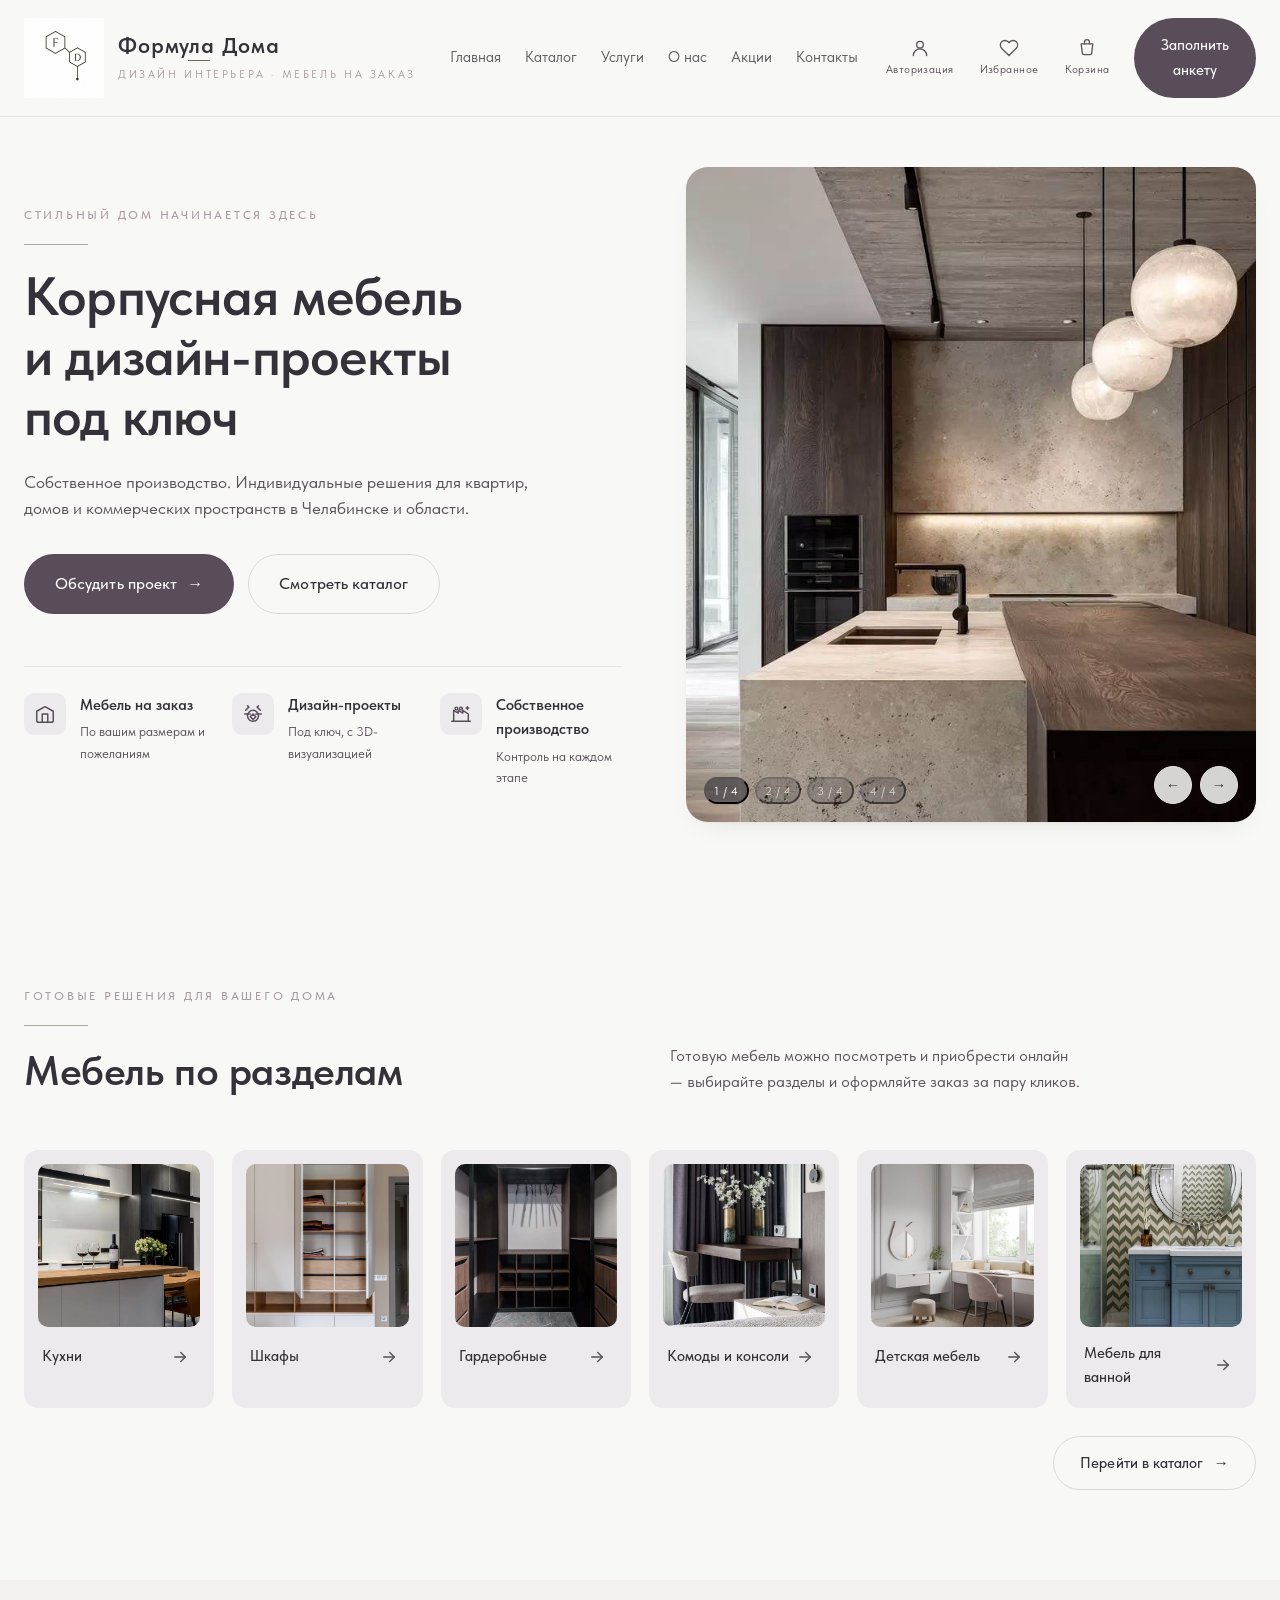
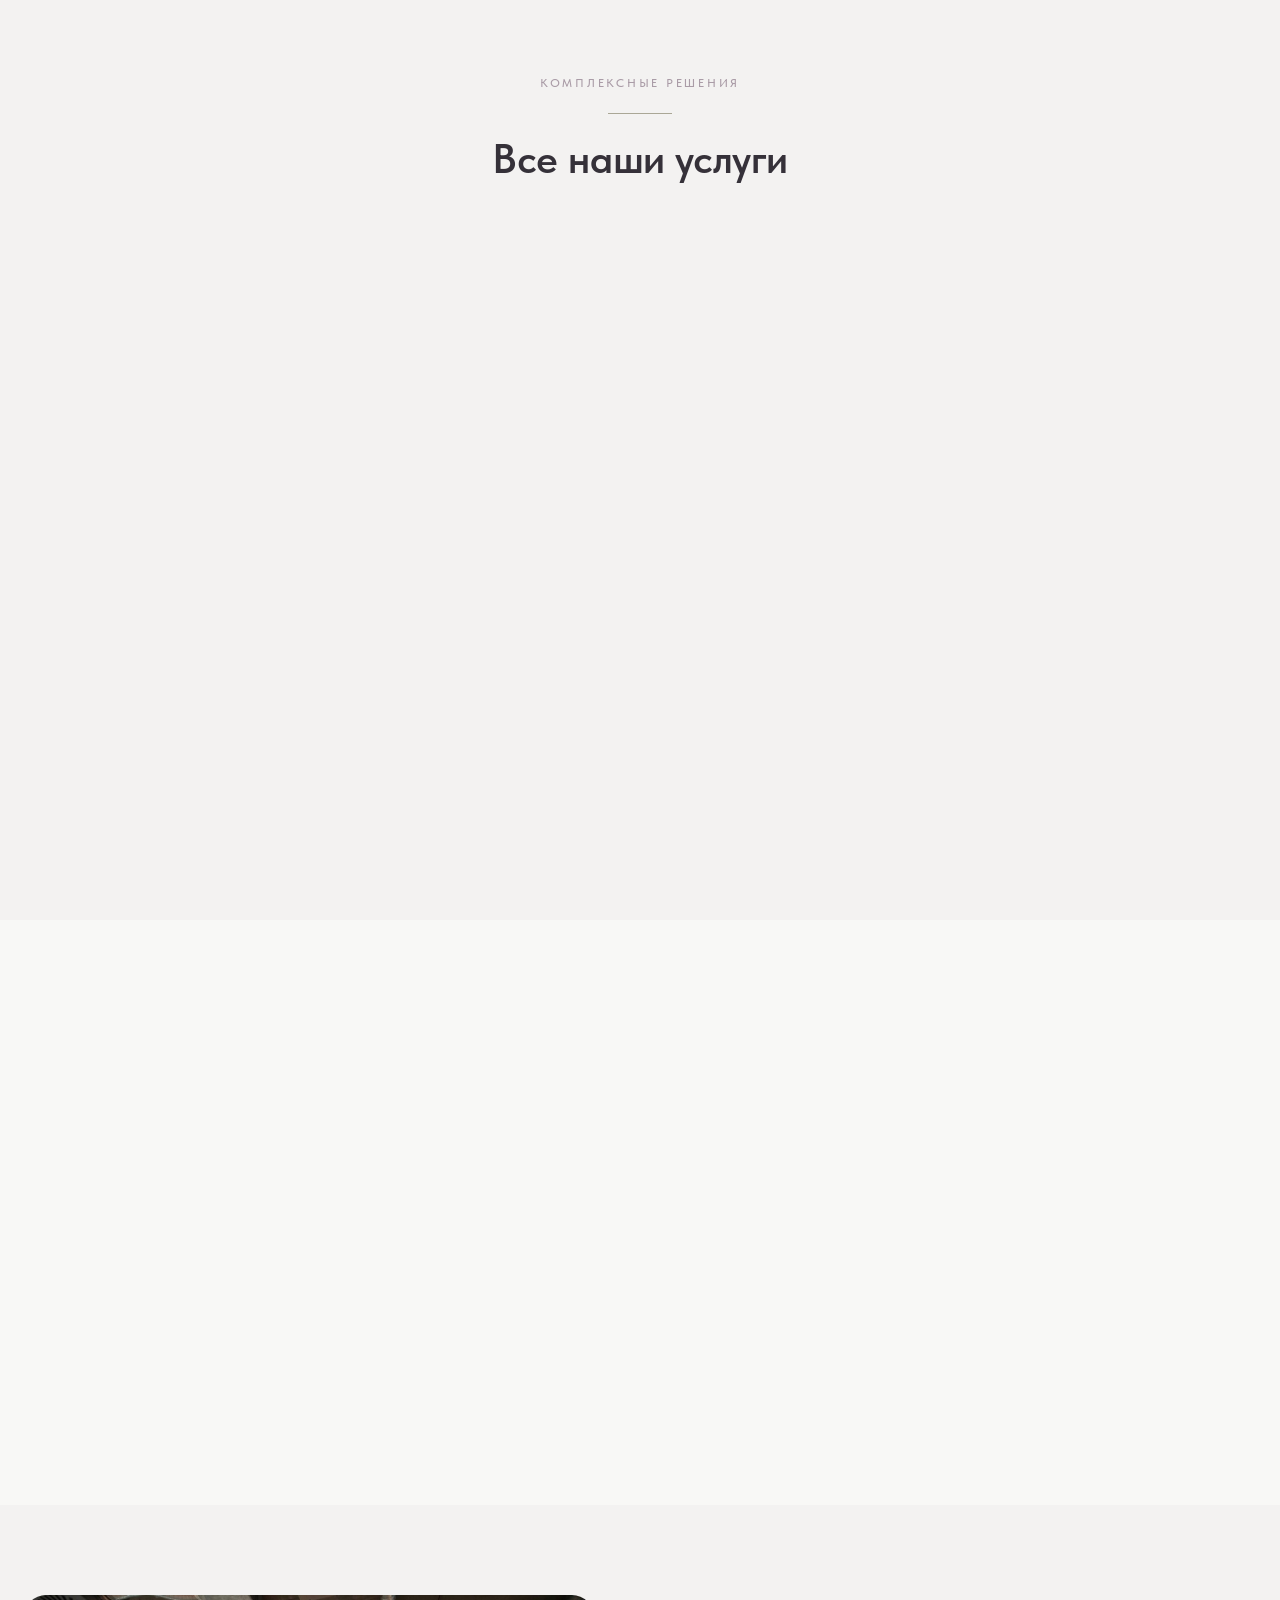
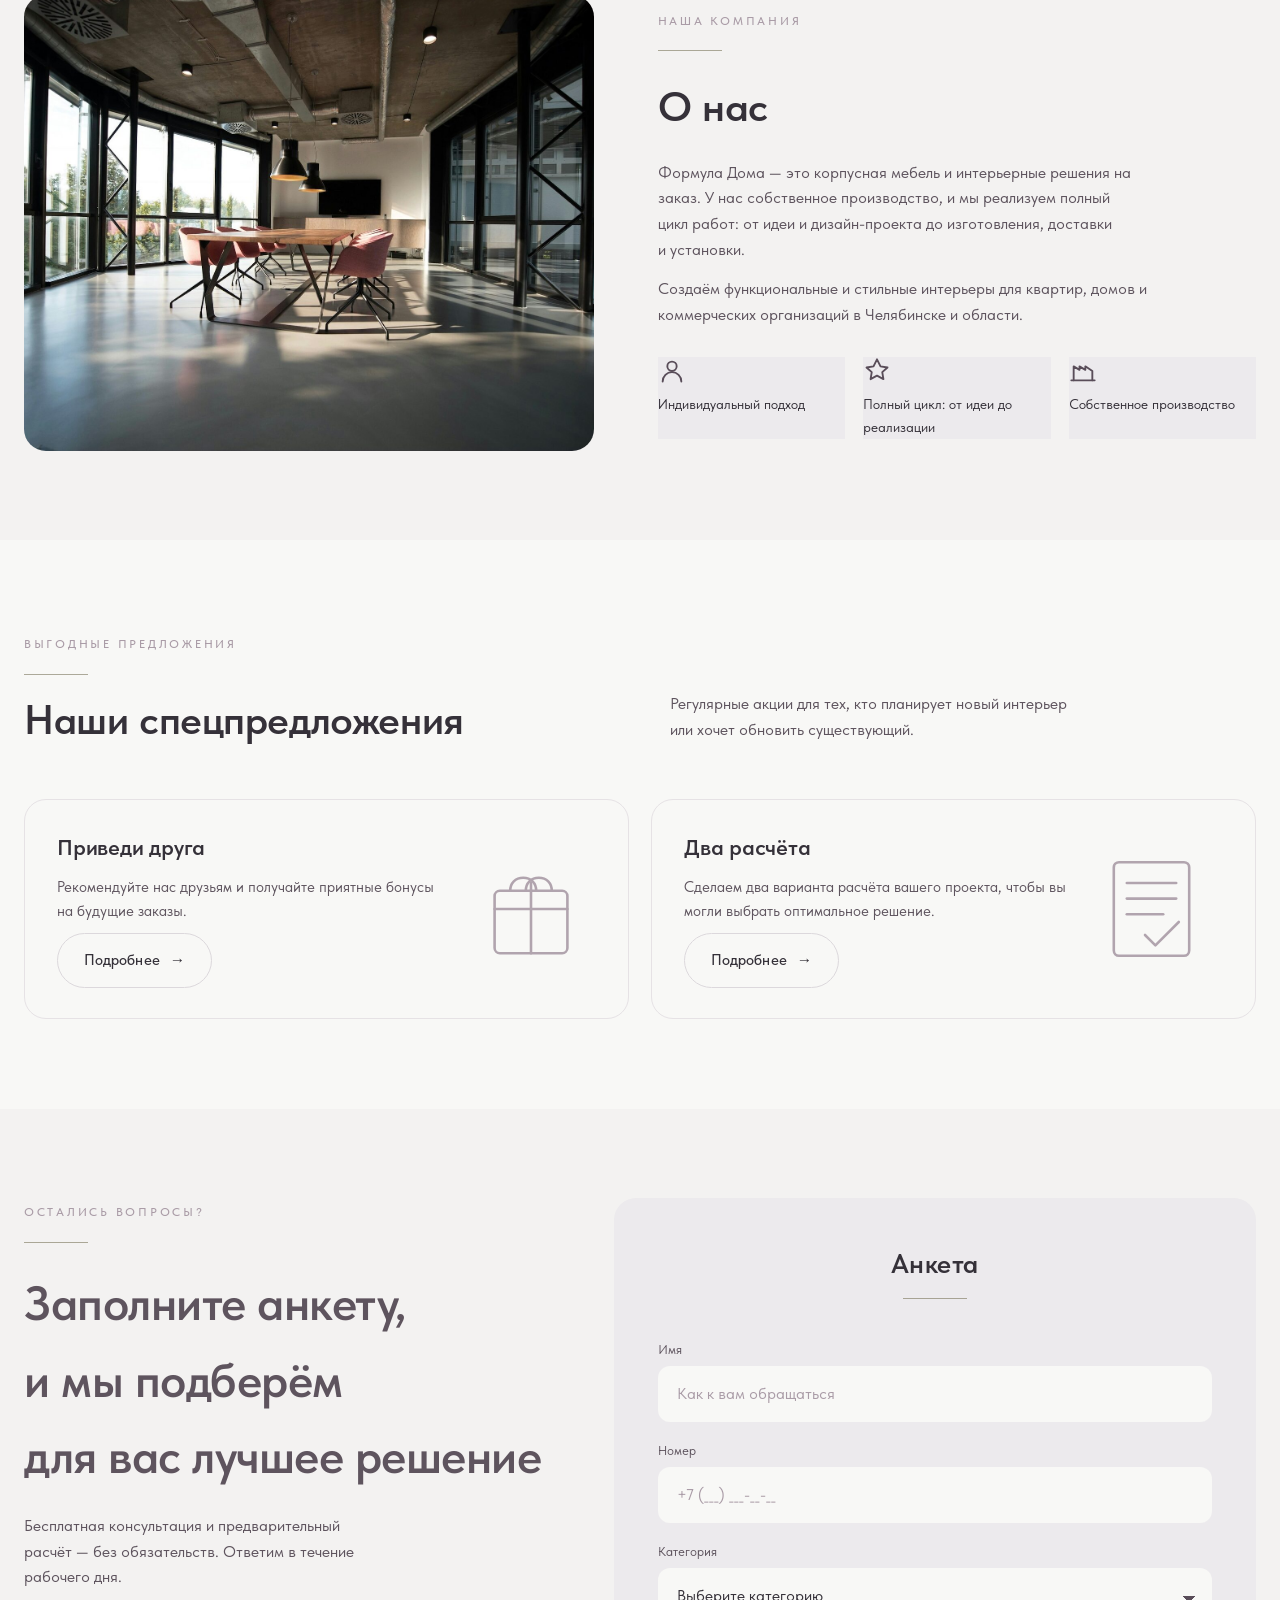
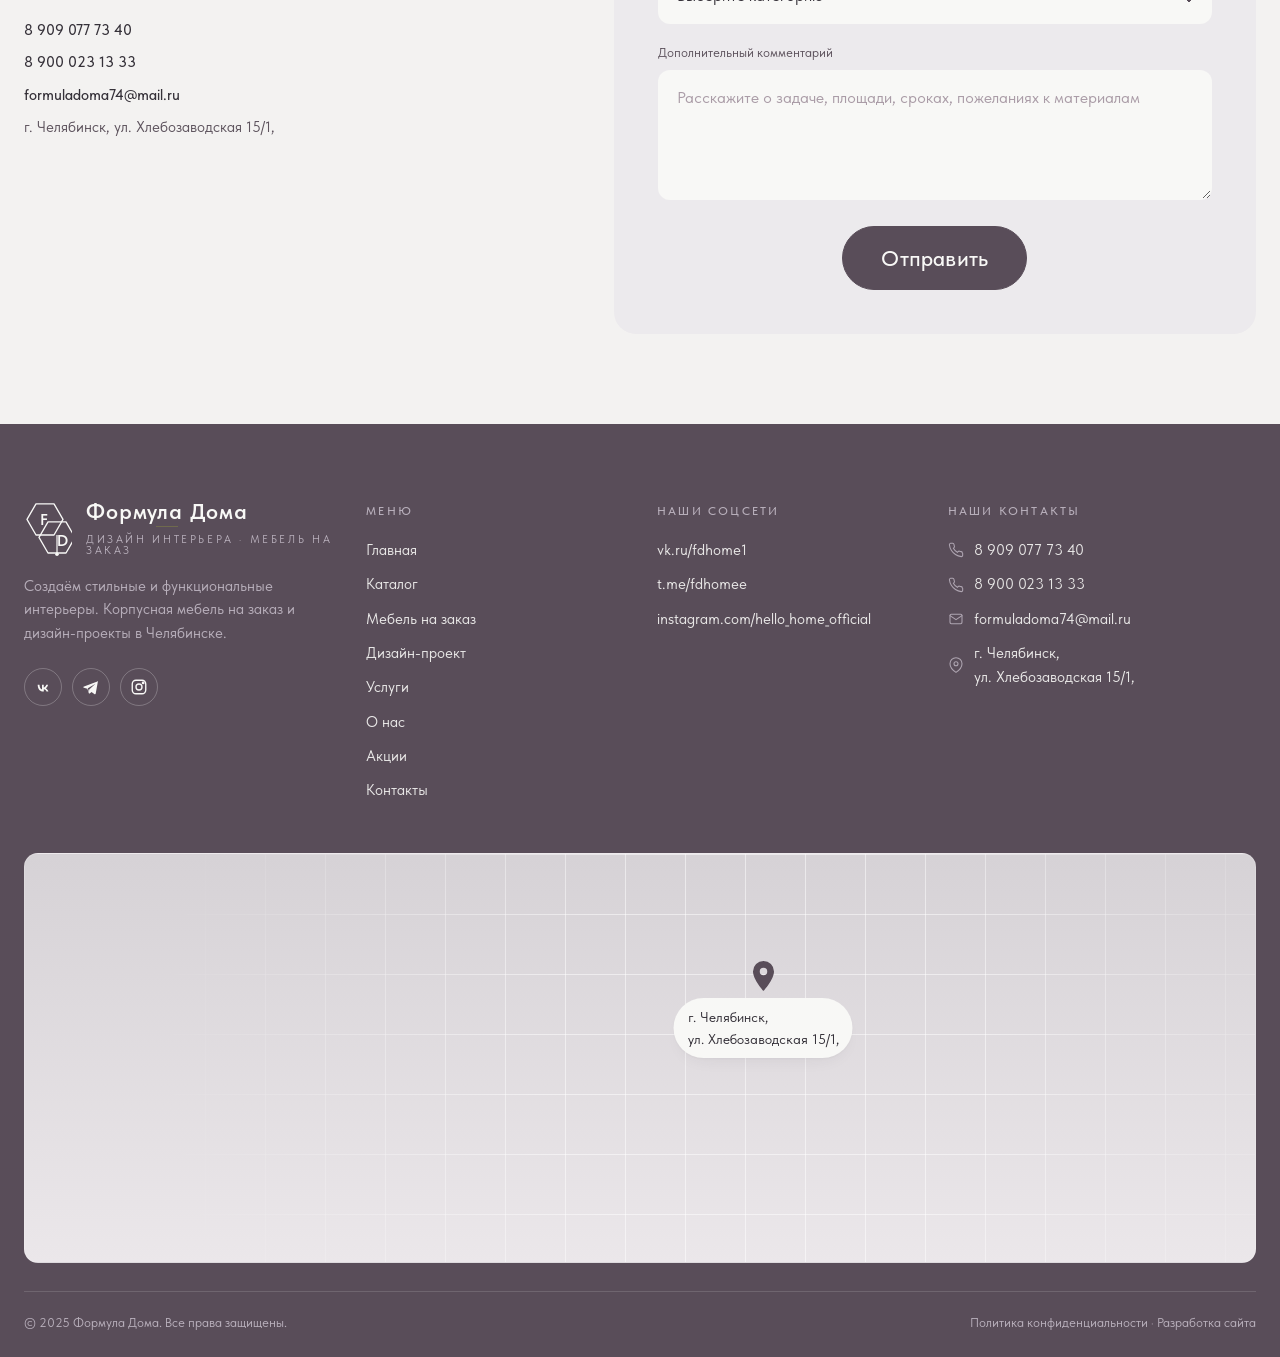
==== index.html @ 4c66b91c "Демо-версия сайта Формула Дома" ====
<!DOCTYPE html>
<html lang="ru">
<head>
<meta charset="utf-8">
<meta name="viewport" content="width=device-width, initial-scale=1.0">
<title>Формула Дома — корпусная мебель и дизайн-проекты под ключ в Челябинске</title>
<meta name="description" content="Корпусная мебель на заказ и дизайн-проекты под ключ. Собственное производство, доставка и монтаж в Челябинске и области.">
<meta property="og:type" content="website">
<meta property="og:title" content="Формула Дома — мебель на заказ и дизайн интерьера">
<meta property="og:description" content="Корпусная мебель на заказ и дизайн-проекты под ключ в Челябинске и области.">
<meta property="og:image" content="assets/img/img13.jpg">
<meta name="format-detection" content="telephone=no">
<link rel="icon" type="image/png" href="assets/img/favicon.png">
<link rel="preload" href="assets/fonts/TildaSans-VF.woff2" as="font" type="font/woff2" crossorigin>
<link rel="stylesheet" href="assets/css/site.css?v=1">
<meta name="robots" content="noindex, nofollow">
<script>window.__DEMO__=true;</script>
</head>
<body>
<section id="vb-f7k-root" class="vb-f7k" aria-labelledby="vb-f7k-hero-title">
 <!-- ================= HEADER ================= --> <header class="vb-f7k-header" id="vb-f7k-header"> <div class="vb-f7k-shell vb-f7k-header__top"> <a class="vb-f7k-logo" href="#vb-f7k-root" aria-label="Формула Дома — на главную"> <div class="vb-f7k-logo__mark" aria-hidden="true" style="display: inline-block; width: 80px; height: 92px; background-image: url(&quot;/assets/img/logo.png&quot;); background-repeat: no-repeat; background-position: center center; background-size: contain;"></div> <span class="vb-f7k-logo__text"> <span class="vb-f7k-logo__name"><em>Формула Дома</em></span> <span class="vb-f7k-logo__sub">Дизайн интерьера · Мебель на заказ</span> </span> </a> <nav class="vb-f7k-nav" aria-label="Основная навигация"> <a href="#vb-f7k-hero">Главная</a> <a href="#vb-f7k-cats">Каталог</a> <a href="#vb-f7k-advantages">Услуги</a> <a href="#vb-f7k-about">О нас</a> <a href="#vb-f7k-offers">Акции</a> <a href="#vb-f7k-contacts">Контакты</a> <a href="#auth" class="vb-f7k-nav__auth" data-auth-open>Личный кабинет</a> </nav> <div class="vb-f7k-header__right"> <div class="vb-f7k-header__icons" aria-label="Личный кабинет"> <a class="vb-f7k-iconbtn" href="#auth" id="vb-f7k-auth-btn" data-auth-open aria-label="Авторизация"> <svg viewBox="0 0 24 24" fill="none" stroke="currentColor" stroke-width="1.6" stroke-linecap="round" stroke-linejoin="round" aria-hidden="true"><circle cx="12" cy="8" r="4"></circle><path d="M4 21c0-4.4 3.6-8 8-8s8 3.6 8 8"></path></svg> <span id="vb-f7k-auth-label">Авторизация</span> </a> <a class="vb-f7k-iconbtn" href="#vb-f7k-cats" aria-label="Избранное"> <svg viewBox="0 0 24 24" fill="none" stroke="currentColor" stroke-width="1.6" stroke-linecap="round" stroke-linejoin="round" aria-hidden="true"><path d="M20.8 4.6a5.5 5.5 0 0 0-7.8 0L12 5.6l-1-1a5.5 5.5 0 1 0-7.8 7.8l1 1L12 21l7.8-7.8 1-1a5.5 5.5 0 0 0 0-7.6z"></path></svg> <span>Избранное</span> </a> <a class="vb-f7k-iconbtn" href="#vb-f7k-anketa" aria-label="Корзина"> <svg viewBox="0 0 24 24" fill="none" stroke="currentColor" stroke-width="1.6" stroke-linecap="round" stroke-linejoin="round" aria-hidden="true"><path d="M5 7h14l-1.4 11.2a2 2 0 0 1-2 1.8H8.4a2 2 0 0 1-2-1.8L5 7z"></path><path d="M9 7V5a3 3 0 0 1 6 0v2"></path></svg> <span>Корзина</span> </a> </div> <a class="vb-f7k-btn vb-f7k-btn--primary" href="#vb-f7k-anketa"> <span class="t-btnflex__text">Заполнить анкету</span> </a> <button class="vb-f7k-burger" type="button" id="vb-f7k-burger" aria-label="Открыть меню" aria-expanded="false"> <span class="vb-f7k-burger__lines" aria-hidden="true"><i></i><i></i><i></i></span> </button> </div> </div> </header> <!-- ================= HERO ================= --> <section class="vb-f7k-hero" id="vb-f7k-hero" aria-labelledby="vb-f7k-hero-title"> <div class="vb-f7k-shell"> <div class="vb-f7k-hero__grid"> <div class="vb-f7k-hero__copy"> <span class="vb-f7k-eyebrow">Стильный дом начинается здесь</span> <span class="vb-f7k-rule"></span> <h1 class="vb-f7k-hero__title" id="vb-f7k-hero-title">Корпусная мебель<br>и дизайн-проекты<br>под ключ</h1> <p class="vb-f7k-hero__lead">Собственное производство. Индивидуальные решения для квартир, домов и коммерческих пространств в Челябинске и области.</p> <div class="vb-f7k-hero__actions"> <a class="vb-f7k-btn vb-f7k-btn--primary vb-f7k-btn--lg" href="#vb-f7k-anketa"> <span class="t-btnflex__text">Обсудить проект</span> <span class="vb-f7k-btn__arrow" aria-hidden="true">→</span> </a> <a class="vb-f7k-btn vb-f7k-btn--ghost vb-f7k-btn--lg" href="#vb-f7k-cats"> <span class="t-btnflex__text">Смотреть каталог</span> </a> </div> <div class="vb-f7k-hero__perks" data-reveal=""> <div class="vb-f7k-perk"> <span class="vb-f7k-perk__icon" aria-hidden="true"> <svg viewBox="0 0 24 24" fill="none" stroke="currentColor" stroke-width="1.6" stroke-linecap="round" stroke-linejoin="round"><path d="M3 9l9-5 9 5v10a2 2 0 0 1-2 2H5a2 2 0 0 1-2-2V9z"></path><path d="M9 21V12h6v9"></path></svg> </span> <div> <div class="vb-f7k-perk__title">Мебель на заказ</div> <div class="vb-f7k-perk__text">По вашим размерам и пожеланиям</div> </div> </div> <div class="vb-f7k-perk"> <span class="vb-f7k-perk__icon" aria-hidden="true"> <svg viewBox="0 0 24 24" fill="none" stroke="currentColor" stroke-width="1.6" stroke-linecap="round" stroke-linejoin="round"><path d="M6 3l1.5 1.5L4 8"></path><path d="M3 12h6"></path><path d="M18 3l-1.5 1.5L20 8"></path><path d="M21 12h-6"></path><circle cx="12" cy="14" r="6"></circle><path d="M12 18l-3-3 3-3 3 3z"></path></svg> </span> <div> <div class="vb-f7k-perk__title">Дизайн-проекты</div> <div class="vb-f7k-perk__text">Под ключ, с 3D-визуализацией</div> </div> </div> <div class="vb-f7k-perk"> <span class="vb-f7k-perk__icon" aria-hidden="true"> <svg viewBox="0 0 24 24" fill="none" stroke="currentColor" stroke-width="1.6" stroke-linecap="round" stroke-linejoin="round"><path d="M2 20h20"></path><path d="M4 20V8l5 3V8l5 3V8l6 4v8"></path><circle cx="7" cy="6" r="1.5"></circle><circle cx="12" cy="6" r="1.5"></circle><path d="M19 4v3"></path><path d="M17.5 5.5h3"></path></svg> </span> <div> <div class="vb-f7k-perk__title">Собственное производство</div> <div class="vb-f7k-perk__text">Контроль на каждом этапе</div> </div> </div> </div> </div> <div class="vb-f7k-hero__media"> <div class="vb-f7k-hero__slides" id="vb-f7k-slides" aria-hidden="true"> <div class="vb-f7k-hero__slide is-active"><img src="assets/img/img13.jpg" alt="Тёмная кухня с мраморным островом"></div> <div class="vb-f7k-hero__slide"><img src="assets/img/img05.jpg" alt="Врезной блок розеток в деревянной столешнице"></div> <div class="vb-f7k-hero__slide"><img src="assets/img/img09.jpg" alt="Ванная комната в пыльно-розовых тонах с мраморной консолью"></div> <div class="vb-f7k-hero__slide"><img alt="Спальня с красной люстрой и текстильным оформлением" src="assets/img/img07.jpg"></div> </div> <div class="vb-f7k-hero__dots" id="vb-f7k-dots" role="tablist" aria-label="Слайды"> <button class="vb-f7k-hero__dot is-active" type="button" data-slide="0" aria-label="Слайд 1">1 / 4</button> <button class="vb-f7k-hero__dot" type="button" data-slide="1" aria-label="Слайд 2">2 / 4</button> <button class="vb-f7k-hero__dot" type="button" data-slide="2" aria-label="Слайд 3">3 / 4</button> <button class="vb-f7k-hero__dot" type="button" data-slide="3" aria-label="Слайд 4">4 / 4</button> </div> <div class="vb-f7k-hero__nav" aria-label="Навигация по слайдам"> <button type="button" id="vb-f7k-prev" aria-label="Предыдущий">←</button> <button type="button" id="vb-f7k-next" aria-label="Следующий">→</button> </div> </div> </div> </div> </section> <!-- ================= CATEGORIES ================= --> <section class="vb-f7k-section" id="vb-f7k-cats" aria-labelledby="vb-f7k-cats-title"> <div class="vb-f7k-shell"> <div class="vb-f7k-section__head" data-reveal=""> <div> <span class="vb-f7k-eyebrow">Готовые решения для вашего дома</span> <span class="vb-f7k-rule"></span> <h2 class="vb-f7k-section__title" id="vb-f7k-cats-title">Мебель по разделам</h2> </div> <p class="vb-f7k-section__text">Готовую мебель можно посмотреть и приобрести онлайн — выбирайте разделы и оформляйте заказ за пару кликов.</p> </div> <div class="vb-f7k-cats"> <a class="vb-f7k-cat" href="#vb-f7k-anketa" data-reveal=""> <div class="vb-f7k-cat__img"><img src="assets/img/img12.jpg" alt="Кухни" loading="lazy"></div> <div class="vb-f7k-cat__row"> <span class="vb-f7k-cat__name">Кухни</span> <span class="vb-f7k-cat__arrow" aria-hidden="true"><svg viewBox="0 0 24 24" fill="none" stroke="currentColor" stroke-width="1.8" stroke-linecap="round" stroke-linejoin="round"><path d="M5 12h14"></path><path d="M13 6l6 6-6 6"></path></svg></span> </div> </a> <a class="vb-f7k-cat" href="#vb-f7k-anketa" data-reveal=""> <div class="vb-f7k-cat__img"><img src="assets/img/img01.jpg" alt="Шкафы" loading="lazy"></div> <div class="vb-f7k-cat__row"> <span class="vb-f7k-cat__name">Шкафы</span> <span class="vb-f7k-cat__arrow" aria-hidden="true"><svg viewBox="0 0 24 24" fill="none" stroke="currentColor" stroke-width="1.8" stroke-linecap="round" stroke-linejoin="round"><path d="M5 12h14"></path><path d="M13 6l6 6-6 6"></path></svg></span> </div> </a> <a class="vb-f7k-cat" href="#vb-f7k-anketa" data-reveal=""> <div class="vb-f7k-cat__img"><img src="assets/img/img03.jpg" alt="Гардеробные" loading="lazy"></div> <div class="vb-f7k-cat__row"> <span class="vb-f7k-cat__name">Гардеробные</span> <span class="vb-f7k-cat__arrow" aria-hidden="true"><svg viewBox="0 0 24 24" fill="none" stroke="currentColor" stroke-width="1.8" stroke-linecap="round" stroke-linejoin="round"><path d="M5 12h14"></path><path d="M13 6l6 6-6 6"></path></svg></span> </div> </a> <a class="vb-f7k-cat" href="#vb-f7k-anketa" data-reveal=""> <div class="vb-f7k-cat__img"><img src="assets/img/img08.jpg" alt="Комоды и консоли" loading="lazy"></div> <div class="vb-f7k-cat__row"> <span class="vb-f7k-cat__name">Комоды и консоли</span> <span class="vb-f7k-cat__arrow" aria-hidden="true"><svg viewBox="0 0 24 24" fill="none" stroke="currentColor" stroke-width="1.8" stroke-linecap="round" stroke-linejoin="round"><path d="M5 12h14"></path><path d="M13 6l6 6-6 6"></path></svg></span> </div> </a> <a class="vb-f7k-cat" href="#vb-f7k-anketa" data-reveal=""> <div class="vb-f7k-cat__img"><img src="assets/img/img11.jpg" alt="Детская мебель" loading="lazy"></div> <div class="vb-f7k-cat__row"> <span class="vb-f7k-cat__name">Детская мебель</span> <span class="vb-f7k-cat__arrow" aria-hidden="true"><svg viewBox="0 0 24 24" fill="none" stroke="currentColor" stroke-width="1.8" stroke-linecap="round" stroke-linejoin="round"><path d="M5 12h14"></path><path d="M13 6l6 6-6 6"></path></svg></span> </div> </a> <a class="vb-f7k-cat" href="#vb-f7k-anketa" data-reveal=""> <div class="vb-f7k-cat__img"><img src="assets/img/img14.jpg" alt="Мебель для ванной" loading="lazy"></div> <div class="vb-f7k-cat__row"> <span class="vb-f7k-cat__name">Мебель для ванной</span> <span class="vb-f7k-cat__arrow" aria-hidden="true"><svg viewBox="0 0 24 24" fill="none" stroke="currentColor" stroke-width="1.8" stroke-linecap="round" stroke-linejoin="round"><path d="M5 12h14"></path><path d="M13 6l6 6-6 6"></path></svg></span> </div> </a> </div> <div style="text-align:right; margin-top: 28px;"> <a class="vb-f7k-btn vb-f7k-btn--ghost" href="#vb-f7k-anketa"> <span class="t-btnflex__text">Перейти в каталог</span> <span class="vb-f7k-btn__arrow" aria-hidden="true">→</span> </a> </div> </div> </section> <!-- ================= SERVICES (big) ================= --> <section class="vb-f7k-section vb-f7k-section--alt" id="vb-f7k-services" aria-labelledby="vb-f7k-services-title"> <div class="vb-f7k-shell"> <div class="vb-f7k-section__head vb-f7k-section__head--center" data-reveal=""> <div> <span class="vb-f7k-eyebrow">Комплексные решения</span> <span class="vb-f7k-rule vb-f7k-rule--center"></span> <h2 class="vb-f7k-section__title" id="vb-f7k-services-title" style="max-width:none;">Все наши услуги</h2> </div> </div> <div class="vb-f7k-services"> <article class="vb-f7k-svc" data-reveal=""> <div class="vb-f7k-svc__img"><img src="assets/img/img02.jpg" alt="Мебель на заказ в современном интерьере" loading="lazy"></div> <div class="vb-f7k-svc__body"> <h3 class="vb-f7k-svc__title">Мебель на заказ</h3> <p class="vb-f7k-svc__text">Изготовим мебель по вашим размерам и пожеланиям. Подбор материала, производство, доставка и профессиональный монтаж.</p> <a class="vb-f7k-btn vb-f7k-btn--primary vb-f7k-svc__more" href="#vb-f7k-anketa"> <span class="t-btnflex__text">Заказать расчёт</span> <span class="vb-f7k-btn__arrow" aria-hidden="true">→</span> </a> </div> </article> <article class="vb-f7k-svc" data-reveal=""> <div class="vb-f7k-svc__img"><img alt="Дизайнер за работой над проектом" loading="lazy" src="assets/img/img06.jpg"></div> <div class="vb-f7k-svc__body"> <h3 class="vb-f7k-svc__title">Дизайн-проект</h3> <p class="vb-f7k-svc__text">Продуманное планирование, фотореалистичная визуализация, подбор мебели и материалов. Полная реализация проекта под ключ.</p> <a class="vb-f7k-btn vb-f7k-btn--primary vb-f7k-svc__more" href="#vb-f7k-anketa"> <span class="t-btnflex__text">Заказать расчёт</span> <span class="vb-f7k-btn__arrow" aria-hidden="true">→</span> </a> </div> </article> </div> </div> </section> <!-- ================= ADVANTAGES ================= --> <section class="vb-f7k-section" id="vb-f7k-advantages" aria-labelledby="vb-f7k-advantages-title"> <div class="vb-f7k-shell"> <div class="vb-f7k-section__head" data-reveal=""> <div> <span class="vb-f7k-eyebrow">Почему выбирают нас</span> <span class="vb-f7k-rule"></span> <h2 class="vb-f7k-section__title" id="vb-f7k-advantages-title">Наши преимущества</h2> </div> <p class="vb-f7k-section__text">Создаём стильные и функциональные интерьеры с фиксированной сметой и прозрачными сроками — от первого замера до сдачи объекта.</p> </div> <div class="vb-f7k-advantages"> <div class="vb-f7k-adv" data-reveal=""> <span class="vb-f7k-adv__icon" aria-hidden="true"><svg viewBox="0 0 24 24" fill="none" stroke="currentColor" stroke-width="1.5" stroke-linecap="round" stroke-linejoin="round"><circle cx="12" cy="12" r="9"/><circle cx="12" cy="12" r="6.6" stroke-width="1"/><text x="12" y="13.9" text-anchor="middle" font-size="5.2" font-weight="700" fill="currentColor" stroke="none" font-family="Arial,sans-serif">100%</text></svg></span> <h3 class="vb-f7k-adv__title">Гарантия</h3> <p class="vb-f7k-adv__text">Даём гарантию на мебель и работы: качество, подтверждённое договором.</p> </div> <div class="vb-f7k-adv" data-reveal=""> <span class="vb-f7k-adv__icon" aria-hidden="true"><svg viewBox="0 0 24 24" fill="none" stroke="currentColor" stroke-width="1.5" stroke-linecap="round" stroke-linejoin="round"><rect x="4" y="5" width="11" height="15" rx="1"/><path d="M7 9h5M7 12h5M7 15h3"/><path d="M18 3v15l1.5 3 1.5-3V3z"/><path d="M18 6h3"/></svg></span> <h3 class="vb-f7k-adv__title">Собственное производство</h3> <p class="vb-f7k-adv__text">Контроль качества на каждом этапе — от раскроя до финальной сборки.</p> </div> <div class="vb-f7k-adv" data-reveal=""> <span class="vb-f7k-adv__icon" aria-hidden="true"><svg viewBox="0 0 24 24" fill="none" stroke="currentColor" stroke-width="1.5" stroke-linecap="round" stroke-linejoin="round"><path d="M2 6h12v10H2z"/><path d="M14 9h4l3 3.5V16h-7"/><circle cx="6" cy="17.5" r="1.8"/><circle cx="17" cy="17.5" r="1.8"/></svg></span> <h3 class="vb-f7k-adv__title">Доставка / сборка / монтаж</h3> <p class="vb-f7k-adv__text">Полный комплекс услуг до готового результата: привезём, установим, уберём за собой.</p> </div> <div class="vb-f7k-adv" data-reveal=""> <span class="vb-f7k-adv__icon" aria-hidden="true"><svg viewBox="0 0 24 24" fill="none" stroke="currentColor" stroke-width="1.5" stroke-linecap="round" stroke-linejoin="round"><ellipse cx="10" cy="6" rx="6" ry="2.5"/><path d="M4 6v4c0 1.4 2.7 2.5 6 2.5s6-1.1 6-2.5V6"/><path d="M4 10v4c0 1.4 2.7 2.5 6 2.5"/><circle cx="16.5" cy="16" r="4.5"/><path d="M16.5 14v4M15 15.2h2.4"/></svg></span> <h3 class="vb-f7k-adv__title">Экономия за счёт полного цикла работ</h3> <p class="vb-f7k-adv__text">Дизайн, производство и монтаж в одной команде — без наценок посредников.</p> </div> </div> </div> </section> <!-- ================= ABOUT ================= --> <section class="vb-f7k-section vb-f7k-section--alt" id="vb-f7k-about" aria-labelledby="vb-f7k-about-title"> <div class="vb-f7k-shell"> <div class="vb-f7k-about"> <div class="vb-f7k-about__media" data-reveal=""> <img src="assets/img/img10.jpg" alt="Современный офис и шоурум Формула Дома"> </div> <div data-reveal=""> <span class="vb-f7k-eyebrow">Наша компания</span> <span class="vb-f7k-rule"></span> <h2 class="vb-f7k-about__title" id="vb-f7k-about-title">О нас</h2> <p class="vb-f7k-about__text">Формула Дома — это корпусная мебель и интерьерные решения на заказ. У нас собственное производство, и мы реализуем полный цикл работ: от идеи и дизайн-проекта до изготовления, доставки и установки.</p> <p class="vb-f7k-about__text" style="margin-top:14px;">Создаём функциональные и стильные интерьеры для квартир, домов и коммерческих организаций в Челябинске и области.</p> <div class="vb-f7k-about__features"> <div class="vb-f7k-about__feature"> <svg viewBox="0 0 24 24" fill="none" stroke="currentColor" stroke-width="1.6" stroke-linecap="round" stroke-linejoin="round" aria-hidden="true"><circle cx="12" cy="8" r="4"></circle><path d="M4 21c0-4.4 3.6-8 8-8s8 3.6 8 8"></path></svg> <span>Индивидуальный подход</span> </div> <div class="vb-f7k-about__feature"> <svg viewBox="0 0 24 24" fill="none" stroke="currentColor" stroke-width="1.6" stroke-linecap="round" stroke-linejoin="round" aria-hidden="true"><path d="M12 2l3 6 6 1-4.5 4 1 6L12 16l-5.5 3 1-6L3 9l6-1z"></path></svg> <span>Полный цикл: от идеи до реализации</span> </div> <div class="vb-f7k-about__feature"> <svg viewBox="0 0 24 24" fill="none" stroke="currentColor" stroke-width="1.6" stroke-linecap="round" stroke-linejoin="round" aria-hidden="true"><path d="M2 20h20"></path><path d="M4 20V8l5 3V8l5 3V8l6 4v8"></path></svg> <span>Собственное производство</span> </div> </div> </div> </div> </div> </section> <!-- ================= SPECIAL OFFERS + ANKETA HEADER ================= --> <section class="vb-f7k-section" id="vb-f7k-offers" aria-labelledby="vb-f7k-offers-title"> <div class="vb-f7k-shell"> <div class="vb-f7k-section__head" data-reveal=""> <div> <span class="vb-f7k-eyebrow">Выгодные предложения</span> <span class="vb-f7k-rule"></span> <h2 class="vb-f7k-section__title" id="vb-f7k-offers-title">Наши спецпредложения</h2> </div> <p class="vb-f7k-section__text">Регулярные акции для тех, кто планирует новый интерьер или хочет обновить существующий.</p> </div> <div class="vb-f7k-offers"> <article class="vb-f7k-offer" data-reveal=""> <div class="vb-f7k-offer__copy"> <h3 class="vb-f7k-offer__title">Приведи друга</h3> <p class="vb-f7k-offer__text">Рекомендуйте нас друзьям и получайте приятные бонусы на будущие заказы.</p> <a class="vb-f7k-btn vb-f7k-btn--ghost vb-f7k-offer__more" href="#vb-f7k-anketa"><span class="t-btnflex__text">Подробнее</span><span class="vb-f7k-btn__arrow" aria-hidden="true">→</span></a> </div> <div class="vb-f7k-offer__deco" aria-hidden="true"> <svg viewBox="0 0 100 100" fill="none" stroke="currentColor" stroke-width="2" stroke-linecap="round" stroke-linejoin="round"> <rect x="22" y="36" width="56" height="48" rx="4"></rect> <path d="M22 50h56"></path> <path d="M50 36v48"></path> <path d="M34 36c0-6 4-10 10-10s10 4 10 10"></path> <path d="M46 36c0-6 4-10 10-10s10 4 10 10"></path> <path d="M50 30v6"></path> </svg> </div> </article> <article class="vb-f7k-offer" data-reveal=""> <div class="vb-f7k-offer__copy"> <h3 class="vb-f7k-offer__title">Два расчёта</h3> <p class="vb-f7k-offer__text">Сделаем два варианта расчёта вашего проекта, чтобы вы могли выбрать оптимальное решение.</p> <a class="vb-f7k-btn vb-f7k-btn--ghost vb-f7k-offer__more" href="#vb-f7k-anketa"><span class="t-btnflex__text">Подробнее</span><span class="vb-f7k-btn__arrow" aria-hidden="true">→</span></a> </div> <div class="vb-f7k-offer__deco" aria-hidden="true"> <svg viewBox="0 0 100 100" fill="none" stroke="currentColor" stroke-width="2" stroke-linecap="round" stroke-linejoin="round"> <rect x="16" y="14" width="58" height="72" rx="4"></rect> <path d="M26 30h38"></path> <path d="M26 42h38"></path> <path d="M26 54h28"></path> <path d="M40 70l8 8 18-18"></path> </svg> </div> </article> </div> </div> </section> <!-- ================= ANKETA ================= --> <section class="vb-f7k-section vb-f7k-section--alt" id="vb-f7k-anketa" aria-labelledby="vb-f7k-anketa-title"> <div class="vb-f7k-shell"> <div class="vb-f7k-anketa__inner"> <div data-reveal=""> <span class="vb-f7k-eyebrow">Остались вопросы?</span> <span class="vb-f7k-rule"></span> <h2 class="vb-f7k-anketa__title" id="vb-f7k-anketa-title"><p>Заполните анкету,</p><p>и&nbsp;мы&nbsp;подберём</p><p>для вас лучшее решение</p></h2> <p class="vb-f7k-anketa__text">Бесплатная консультация и предварительный расчёт — без обязательств. Ответим в течение рабочего дня.</p> <div class="vb-f7k-anketa__contacts"> <a href="tel:+79090777340">8 909 077 73 40</a> <a href="tel:+79000231333">8 900 023 13 33</a> <a href="mailto:formuladoma74@mail.ru">formuladoma74@mail.ru</a> <span>г. Челябинск, ул. Хлебозаводская 15/1,</span> </div> </div> <form id="vb-f7k-form" name="vb-f7k-form" class="vb-f7k-form" action="/api/lead" method="post" data-inputbox=".vb-f7k-inputbox" novalidate=""> <div class="js-errorbox-all" style="display: none"><div class="js-rule-error-all"></div></div> <div class="vb-f7k-form__head"> <h3 class="vb-f7k-form__title">Анкета</h3> <span class="vb-f7k-rule vb-f7k-rule--center" style="margin-top:12px;"></span> </div> <div class="vb-f7k-inputbox"> <label for="vb-f7k-name">Имя</label> <input type="text" id="vb-f7k-name" name="name" class="js-tilda-rule" data-tilda-req="1" data-tilda-rule-minlength="2" placeholder="Как к вам обращаться" autocomplete="name"> <div class="t-input-error"></div> </div> <div class="vb-f7k-inputbox"> <label for="vb-f7k-phone">Номер</label> <input type="tel" id="vb-f7k-phone" name="phone" class="js-tilda-rule js-tilda-mask" data-tilda-req="1" data-tilda-rule="phone" data-tilda-mask="+7 (999) 999-99-99" placeholder="+7 (___) ___-__-__" autocomplete="tel"> <div class="t-input-error"></div> </div> <div class="vb-f7k-inputbox"> <label for="vb-f7k-category">Категория</label> <select id="vb-f7k-category" name="category" class="js-tilda-rule" data-tilda-req="1"> <option value="" disabled="" selected="" hidden="">Выберите категорию</option> <option value="Готовая мебель">Готовая мебель</option> <option value="Мебель на заказ">Мебель на заказ</option> <option value="Дизайн-проект">Дизайн-проект</option> </select> <div class="t-input-error"></div> </div> <div class="vb-f7k-inputbox"> <label for="vb-f7k-comment">Дополнительный комментарий</label> <textarea id="vb-f7k-comment" name="comment" placeholder="Расскажите о задаче, площади, сроках, пожеланиях к материалам"></textarea> <div class="t-input-error"></div> </div> <div class="vb-f7k-hp" aria-hidden="true"><label>Website<input type="text" name="website" tabindex="-1" autocomplete="off"></label></div><div class="vb-f7k-form__error" role="alert" hidden></div> <div class="vb-f7k-form__submit"> <button type="submit" class="t-submit t-btnflex t-btnflex_lg"> <span class="t-btnflex__text">Отправить</span> </button> </div> <div class="js-successbox t-form__successbox" tabindex="-1" style="display: none"> <h3>Заявка отправлена</h3> <p>Спасибо! Мы свяжемся с вами в ближайшее рабочее время, чтобы обсудить проект.</p> </div> </form> </div> </div> </section> <!-- ================= FOOTER ================= --> <footer class="vb-f7k-footer" id="vb-f7k-contacts" aria-labelledby="vb-f7k-footer-title"> <div class="vb-f7k-shell"> <div class="vb-f7k-footer__top"> <div> <a class="vb-f7k-logo vb-f7k-footer__brand" href="#vb-f7k-root"> <svg class="vb-f7k-logo__mark" viewBox="0 0 80 92" fill="none" aria-hidden="true"> <polygon points="20,4 50,4 65,30 50,56 20,56 5,30" stroke="#F8F8F6" stroke-width="2.2" fill="none" stroke-linejoin="round"></polygon> <text x="27" y="40" font-family="var(--t-headline-font, serif)" font-size="26" font-weight="600" fill="#F8F8F6">F</text> <polygon points="40,46 70,46 85,72 70,98 40,98 25,72" transform="translate(0,-12)" stroke="#F8F8F6" stroke-width="2.2" fill="none" stroke-linejoin="round"></polygon> <text x="55" y="74" font-family="var(--t-headline-font, serif)" font-size="26" font-weight="600" fill="#F8F8F6">D</text> <line x1="55" y1="56" x2="55" y2="86" stroke="#F8F8F6" stroke-width="2"></line> <circle cx="55" cy="88" r="3" fill="#F8F8F6"></circle> </svg> <span class="vb-f7k-logo__text"> <span class="vb-f7k-logo__name" id="vb-f7k-footer-title"><em>Формула Дома</em></span> <span class="vb-f7k-logo__sub">Дизайн интерьера · Мебель на заказ</span> </span> </a> <p class="vb-f7k-footer__about">Создаём стильные и функциональные интерьеры. Корпусная мебель на заказ и дизайн-проекты в Челябинске.</p> <div class="vb-f7k-footer__socials"> <a href="#" aria-label="ВКонтакте"><svg viewBox="0 0 24 24" fill="currentColor" aria-hidden="true"><path d="M12.5 18c-5 0-7.4-3.4-7.6-9.1h2.4c.1 4.2 1.9 6 3.4 6.4V8.9h2.3v3.6c1.4-.2 2.9-1.8 3.4-3.6h2.3c-.4 2.2-1.9 3.9-3 4.6 1.1.6 2.8 2 3.5 4.5h-2.5c-.5-1.5-1.8-2.7-3.6-2.9v2.9h-.6z"></path></svg></a> <a href="#" aria-label="Telegram"><svg viewBox="0 0 24 24" fill="currentColor" aria-hidden="true"><path d="M21.4 4.2L2.7 11.4c-1.2.5-1.2 1.2-.2 1.5l4.7 1.5 1.8 5.6c.2.6.4.8.8.8.4 0 .6-.2.9-.4l2-1.9 4.1 3c.7.4 1.3.2 1.5-.7L21 5.6c.3-1.1-.4-1.6-1.1-1.4zM18 7.7l-8.4 7.6-.3 3.2-1.5-4.7 10.2-6.1z"></path></svg></a> <a href="#" aria-label="Instagram"><svg viewBox="0 0 24 24" fill="none" stroke="currentColor" stroke-width="1.8" aria-hidden="true"><rect x="3" y="3" width="18" height="18" rx="5"></rect><circle cx="12" cy="12" r="4"></circle><circle cx="17.5" cy="6.5" r="1" fill="currentColor"></circle></svg></a> </div> </div> <div> <h3>Меню</h3> <ul> <li><a href="#vb-f7k-hero">Главная</a></li> <li><a href="#vb-f7k-cats">Каталог</a></li> <li><a href="#vb-f7k-services">Мебель на заказ</a></li> <li><a href="#vb-f7k-services">Дизайн-проект</a></li> <li><a href="#vb-f7k-advantages">Услуги</a></li> <li><a href="#vb-f7k-about">О нас</a></li> <li><a href="#vb-f7k-offers">Акции</a></li> <li><a href="#vb-f7k-contacts">Контакты</a></li> </ul> </div> <div> <h3>Наши соцсети</h3> <ul> <li><a href="#">vk.ru/fdhome1</a></li> <li><a href="#">t.me/fdhomee</a></li> <li><a href="#">instagram.com/hello_home_official</a></li> </ul> </div> <div class="vb-f7k-footer__contacts"> <h3>Наши контакты</h3> <ul> <li><a href="tel:+79090777340"><svg viewBox="0 0 24 24" fill="none" stroke="currentColor" stroke-width="1.6" stroke-linecap="round" stroke-linejoin="round" aria-hidden="true"><path d="M22 16.9v3a2 2 0 0 1-2.2 2 19.7 19.7 0 0 1-8.6-3.1 19.5 19.5 0 0 1-6-6 19.7 19.7 0 0 1-3.1-8.7A2 2 0 0 1 4.1 2H7a2 2 0 0 1 2 1.7c.1.9.3 1.7.6 2.5a2 2 0 0 1-.5 2.1L8 9.5a16 16 0 0 0 6 6l1.2-1.2a2 2 0 0 1 2.1-.5c.8.3 1.6.5 2.5.6a2 2 0 0 1 1.7 2z"></path></svg> 8 909 077 73 40</a></li> <li><a href="tel:+79000231333"><svg viewBox="0 0 24 24" fill="none" stroke="currentColor" stroke-width="1.6" stroke-linecap="round" stroke-linejoin="round" aria-hidden="true"><path d="M22 16.9v3a2 2 0 0 1-2.2 2 19.7 19.7 0 0 1-8.6-3.1 19.5 19.5 0 0 1-6-6 19.7 19.7 0 0 1-3.1-8.7A2 2 0 0 1 4.1 2H7a2 2 0 0 1 2 1.7c.1.9.3 1.7.6 2.5a2 2 0 0 1-.5 2.1L8 9.5a16 16 0 0 0 6 6l1.2-1.2a2 2 0 0 1 2.1-.5c.8.3 1.6.5 2.5.6a2 2 0 0 1 1.7 2z"></path></svg> 8 900 023 13 33</a></li> <li><a href="mailto:formuladoma74@mail.ru"><svg viewBox="0 0 24 24" fill="none" stroke="currentColor" stroke-width="1.6" stroke-linecap="round" stroke-linejoin="round" aria-hidden="true"><rect x="3" y="5" width="18" height="14" rx="2"></rect><path d="M3 7l9 6 9-6"></path></svg> formuladoma74@mail.ru</a></li> <li><a href="#vb-f7k-contacts"><svg viewBox="0 0 24 24" fill="none" stroke="currentColor" stroke-width="1.6" stroke-linecap="round" stroke-linejoin="round" aria-hidden="true"><path d="M21 10c0 7-9 13-9 13S3 17 3 10a9 9 0 1 1 18 0z"></path><circle cx="12" cy="10" r="3"></circle></svg> г. Челябинск,<br>ул. Хлебозаводская 15/1,</a></li> </ul> </div> </div> <div class="vb-f7k-footer__map" aria-hidden="true"> <div class="vb-f7k-footer__map-pin"> <svg viewBox="0 0 24 24" fill="currentColor"><path d="M12 2a7 7 0 0 0-7 7c0 5.3 7 13 7 13s7-7.7 7-13a7 7 0 0 0-7-7zm0 9.5a2.5 2.5 0 1 1 0-5 2.5 2.5 0 0 1 0 5z"></path></svg> <span class="vb-f7k-footer__map-label">г. Челябинск,<br>ул. Хлебозаводская 15/1,</span> </div> </div> <div class="vb-f7k-footer__bottom"> <span>© 2025 Формула Дома. Все права защищены.</span> <span><a href="#">Политика конфиденциальности</a> · <a href="#">Разработка сайта</a></span> </div> </div> </footer>
<!-- ================= AUTH MODAL (added) ================= -->
<div class="vb-f7k-modal" id="vb-f7k-auth" role="dialog" aria-modal="true" aria-labelledby="vb-f7k-auth-title">
 <div class="vb-f7k-modal__card">
  <button type="button" class="vb-f7k-modal__close" data-auth-close aria-label="Закрыть">✕</button>
  <div id="vb-f7k-auth-guest">
   <h3 class="vb-f7k-modal__title" id="vb-f7k-auth-title">Личный кабинет</h3>
   <span class="vb-f7k-rule vb-f7k-rule--center" style="margin:12px auto 0"></span>
   <div class="vb-f7k-tabs" role="tablist">
    <button type="button" class="is-active" data-auth-tab="login" role="tab">Вход</button>
    <button type="button" data-auth-tab="register" role="tab">Регистрация</button>
   </div>
   <form class="vb-f7k-form vb-f7k-form--auth" id="vb-f7k-login" data-auth-form="login" novalidate>
    <div class="vb-f7k-inputbox"><label for="vb-f7k-l-login">E-mail или телефон</label><input type="text" id="vb-f7k-l-login" name="login" autocomplete="username" required><div class="t-input-error"></div></div>
    <div class="vb-f7k-inputbox"><label for="vb-f7k-l-pass">Пароль</label><input type="password" id="vb-f7k-l-pass" name="password" autocomplete="current-password" required><div class="t-input-error"></div></div>
    <div class="vb-f7k-form__error" role="alert" hidden></div>
    <button type="submit" class="t-submit t-btnflex"><span class="t-btnflex__text">Войти</span></button>
   </form>
   <form class="vb-f7k-form vb-f7k-form--auth" id="vb-f7k-register" data-auth-form="register" novalidate hidden>
    <div class="vb-f7k-inputbox"><label for="vb-f7k-r-name">Имя</label><input type="text" id="vb-f7k-r-name" name="name" autocomplete="name" placeholder="Как к вам обращаться" required minlength="2"><div class="t-input-error"></div></div>
    <div class="vb-f7k-inputbox"><label for="vb-f7k-r-phone">Телефон</label><input type="tel" id="vb-f7k-r-phone" name="phone" data-mask="phone" autocomplete="tel" placeholder="+7 (___) ___-__-__" required><div class="t-input-error"></div></div>
    <div class="vb-f7k-inputbox"><label for="vb-f7k-r-email">E-mail</label><input type="email" id="vb-f7k-r-email" name="email" autocomplete="email" placeholder="you@mail.ru" required><div class="t-input-error"></div></div>
    <div class="vb-f7k-inputbox"><label for="vb-f7k-r-pass">Пароль</label><input type="password" id="vb-f7k-r-pass" name="password" autocomplete="new-password" placeholder="Не менее 8 символов" required minlength="8"><div class="t-input-error"></div></div>
    <label class="vb-f7k-consent"><input type="checkbox" name="consent" value="1" required> <span>Согласен(на) на обработку персональных данных в соответствии с <a href="#">политикой конфиденциальности</a></span></label>
    <div class="vb-f7k-form__error" role="alert" hidden></div>
    <button type="submit" class="t-submit t-btnflex"><span class="t-btnflex__text">Зарегистрироваться</span></button>
   </form>
  </div>
  <div id="vb-f7k-auth-user" hidden>
   <h3 class="vb-f7k-modal__title">Личный кабинет</h3>
   <span class="vb-f7k-rule vb-f7k-rule--center" style="margin:12px auto 20px"></span>
   <div class="vb-f7k-acc">
    <div class="vb-f7k-acc__row"><span>Имя</span><span data-acc="name"></span></div>
    <div class="vb-f7k-acc__row"><span>Телефон</span><span data-acc="phone"></span></div>
    <div class="vb-f7k-acc__row"><span>E-mail</span><span data-acc="email"></span></div>
    <div class="vb-f7k-acc__leads" data-acc="leads"></div>
    <div class="vb-f7k-acc__actions">
     <a class="vb-f7k-btn vb-f7k-btn--primary" href="#vb-f7k-anketa" data-auth-close><span class="t-btnflex__text">Новая заявка</span></a>
     <button type="button" class="vb-f7k-btn vb-f7k-btn--ghost" id="vb-f7k-logout"><span class="t-btnflex__text">Выйти</span></button>
    </div>
   </div>
  </div>
 </div>
</div>

</section>
<script src="assets/js/site.js?v=1" defer></script>
</body>
</html>
---- assets/css/site.css ----
/* Tilda Sans — open font (SIL OFL), self-hosted */
@font-face{font-family:'TildaSans';font-style:normal;font-weight:250 1000;font-display:swap;
  src:url('../fonts/TildaSans-VF.woff2') format('woff2-variations'),url('../fonts/TildaSans-VF.woff2') format('woff2'),url('../fonts/TildaSans-VF.woff') format('woff')}
:root,body{--t-headline-font:'TildaSans',Arial,sans-serif;--t-text-font:'TildaSans',Arial,sans-serif}
html{-webkit-text-size-adjust:100%}
body{margin:0;background:#F8F8F6;-webkit-font-smoothing:antialiased}
.t-submit,.t-btnflex{font-family:'TildaSans',Arial,sans-serif}
.t-btnflex{display:inline-flex;align-items:center;justify-content:center;gap:1ch;max-width:100%;box-sizing:border-box;font-weight:600;line-height:1.4;cursor:pointer;user-select:none;text-decoration:none;white-space:nowrap;overflow:hidden}
.t-btnflex_lg{font-size:22px}
@media (max-width:640px){.t-btnflex{white-space:normal}.t-btnflex_lg{font-size:18px}}
.t-btnflex__text{max-width:100%;overflow:hidden;text-align:center;white-space:inherit;text-overflow:ellipsis}

/* ===== original block styles ===== */

	.vb-f7k,
	.vb-f7k * { box-sizing: border-box; }
	.vb-f7k input,
	.vb-f7k textarea,
	.vb-f7k select { font: inherit; }

	.vb-f7k {
		--vb-f7k-bg: #F8F8F6;
		--vb-f7k-bg-2: #F3F2F1;
		--vb-f7k-card: #ECEAED;
		--vb-f7k-plum: #594D59;
		--vb-f7k-plum-2: #4a404a;
		--vb-f7k-ink: #353139;
		--vb-f7k-text: #5e545e;
		--vb-f7k-orchid: #AA9CA7;
		--vb-f7k-line: #DCD8DC;
		--vb-f7k-line-2: #E6E2E5;
		--vb-f7k-on-dark: #F8F8F6;
		--vb-f7k-on-dark-muted: #B7AEBA;
		--vb-f7k-olive: #6f6a4d;
		--vb-f7k-radius: 14px;
		--vb-f7k-radius-lg: 22px;
		--vb-f7k-shadow: 0 1px 2px rgba(53,49,57,.04), 0 12px 30px -18px rgba(53,49,57,.18);
		--vb-f7k-shadow-soft: 0 1px 2px rgba(53,49,57,.03), 0 8px 20px -12px rgba(53,49,57,.12);
		--vb-f7k-header-h: 84px;
		position: relative;
		background: var(--vb-f7k-bg);
		color: var(--vb-f7k-text);
		font-family: var(--t-text-font);
		line-height: 1.6;
		font-size: 16px;
		overflow-x: clip;
		-webkit-font-smoothing: antialiased;
		-moz-osx-font-smoothing: grayscale;
	}
	.vb-f7k h1, .vb-f7k h2, .vb-f7k h3, .vb-f7k h4 {
		font-family: var(--t-headline-font);
		color: var(--vb-f7k-ink);
		margin: 0;
		text-wrap: balance;
		letter-spacing: -.01em;
	}
	.vb-f7k p { margin: 0; text-wrap: pretty; color: var(--vb-f7k-text); }
	.vb-f7k a { color: inherit; text-decoration: none; }
	.vb-f7k img { display: block; max-width: 100%; }
	.vb-f7k .vb-f7k-shell { width: min(1280px, 100% - 48px); margin-inline: auto; }
	.vb-f7k [id] { scroll-margin-top: calc(var(--vb-f7k-header-h) + 20px); }

	/* ---------- shared typography helpers ---------- */
	.vb-f7k .vb-f7k-eyebrow {
		font-family: var(--t-text-font);
		font-size: .78rem;
		letter-spacing: .22em;
		text-transform: uppercase;
		color: var(--vb-f7k-orchid);
		font-weight: 500;
	}
	.vb-f7k .vb-f7k-rule {
		display: block;
		width: 64px;
		height: 1px;
		background: var(--vb-f7k-olive);
		margin: 18px 0 22px;
		opacity: .55;
	}
	.vb-f7k .vb-f7k-rule--center { margin-inline: auto; }
	.vb-f7k .vb-f7k-rule--light { background: rgba(248,248,246,.6); opacity: .9; }

	/* ---------- buttons ---------- */
	.vb-f7k .vb-f7k-btn {
		display: inline-flex;
		align-items: center;
		gap: 10px;
		padding: 14px 26px;
		border-radius: 999px;
		font-weight: 500;
		font-size: .96rem;
		letter-spacing: .005em;
		border: 1px solid transparent;
		cursor: pointer;
		transition: background-color .3s ease, color .3s ease, border-color .3s ease, transform .3s ease;
		font-family: var(--t-text-font);
	}
	.vb-f7k .vb-f7k-btn--primary {
		background: var(--vb-f7k-plum);
		color: var(--vb-f7k-on-dark);
	}
	.vb-f7k .vb-f7k-btn--primary:hover { background: var(--vb-f7k-plum-2); transform: translateY(-1px); }
	.vb-f7k .vb-f7k-btn--ghost {
		background: transparent;
		color: var(--vb-f7k-ink);
		border-color: var(--vb-f7k-line);
	}
	.vb-f7k .vb-f7k-btn--ghost:hover { border-color: var(--vb-f7k-ink); }
	.vb-f7k .vb-f7k-btn--lg { padding: 16px 30px; font-size: 1rem; }
	.vb-f7k .vb-f7k-btn:focus-visible { outline: 2px solid var(--vb-f7k-plum); outline-offset: 3px; }
	.vb-f7k .vb-f7k-btn__arrow { display: inline-block; transition: transform .3s ease; }
	.vb-f7k .vb-f7k-btn:hover .vb-f7k-btn__arrow { transform: translateX(4px); }

	/* ---------- header ---------- */
	.vb-f7k .vb-f7k-header {
		position: sticky;
		top: 0;
		z-index: 40;
		background: rgba(248,248,246,.94);
		backdrop-filter: blur(10px);
		border-bottom: 1px solid var(--vb-f7k-line-2);
	}
	.vb-f7k .vb-f7k-header__top {
		display: flex;
		align-items: center;
		gap: 22px;
		min-height: var(--vb-f7k-header-h);
		padding: 12px 0;
	}
	.vb-f7k .vb-f7k-logo {
		display: flex;
		align-items: center;
		gap: 14px;
		flex: none;
	}
	.vb-f7k .vb-f7k-logo__mark { width: 56px; height: 64px; flex: none; }
	.vb-f7k .vb-f7k-logo__text { display: flex; flex-direction: column; line-height: 1; }
	.vb-f7k .vb-f7k-logo__name {
		font-family: var(--t-headline-font);
		font-size: 1.4rem;
		font-weight: 600;
		letter-spacing: .04em;
		color: var(--vb-f7k-ink);
		position: relative;
		padding-bottom: 8px;
	}
	.vb-f7k .vb-f7k-logo__name em {
		font-style: normal;
		position: relative;
	}
	.vb-f7k .vb-f7k-logo__name em::after {
		content: "";
		position: absolute;
		left: 50%;
		bottom: -2px;
		transform: translateX(-50%);
		width: 22px;
		height: 1px;
		background: var(--vb-f7k-olive);
	}
	.vb-f7k .vb-f7k-logo__sub {
		font-size: .68rem;
		letter-spacing: .24em;
		color: var(--vb-f7k-orchid);
		text-transform: uppercase;
		margin-top: 4px;
	}
	.vb-f7k .vb-f7k-nav {
		display: flex;
		gap: 24px;
		margin-left: 12px;
		flex-wrap: nowrap;
	}
	.vb-f7k .vb-f7k-nav a {
		font-size: .92rem;
		color: var(--vb-f7k-ink);
		opacity: .78;
		padding: 4px 0;
		border-bottom: 1px solid transparent;
		transition: opacity .25s ease, border-color .25s ease, color .25s ease;
		white-space: nowrap;
	}
	.vb-f7k .vb-f7k-nav a:hover, .vb-f7k .vb-f7k-nav a:focus-visible { opacity: 1; border-bottom-color: var(--vb-f7k-plum); }
	.vb-f7k .vb-f7k-header__right { display: flex; align-items: center; gap: 18px; margin-left: auto; }
	.vb-f7k .vb-f7k-header__icons { display: flex; gap: 14px; }
	.vb-f7k .vb-f7k-iconbtn {
		display: inline-flex;
		flex-direction: column;
		align-items: center;
		gap: 3px;
		font-size: .68rem;
		letter-spacing: .04em;
		color: var(--vb-f7k-text);
		padding: 4px 6px;
		transition: color .25s ease;
	}
	.vb-f7k .vb-f7k-iconbtn svg { width: 20px; height: 20px; }
	.vb-f7k .vb-f7k-iconbtn:hover { color: var(--vb-f7k-plum); }
	.vb-f7k .vb-f7k-burger {
		display: none;
		background: none;
		border: 1px solid var(--vb-f7k-line);
		border-radius: 10px;
		padding: 9px 12px;
		cursor: pointer;
		color: var(--vb-f7k-ink);
	}
	.vb-f7k .vb-f7k-burger__lines { display: grid; gap: 4px; width: 20px; }
	.vb-f7k .vb-f7k-burger__lines i { display: block; height: 2px; background: currentColor; border-radius: 2px; }

	/* ---------- hero ---------- */
	.vb-f7k .vb-f7k-hero { padding: clamp(28px, 4vw, 50px) 0 clamp(40px, 6vw, 70px); }
	.vb-f7k .vb-f7k-hero__grid {
		display: grid;
		grid-template-columns: minmax(0, 1.05fr) minmax(0, 1fr);
		gap: clamp(28px, 5vw, 64px);
		align-items: center;
	}
	.vb-f7k .vb-f7k-hero__copy { max-width: 620px; }
	.vb-f7k .vb-f7k-hero__title {
		font-size: clamp(2rem, 4.4vw, 3.4rem);
		font-weight: 600;
		line-height: 1.1;
		letter-spacing: -.015em;
		margin-top: 14px;
	}
	.vb-f7k .vb-f7k-hero__lead { margin-top: 22px; font-size: 1.04rem; color: var(--vb-f7k-text); max-width: 52ch; }
	.vb-f7k .vb-f7k-hero__actions { margin-top: 32px; display: flex; flex-wrap: wrap; gap: 14px; }
	.vb-f7k .vb-f7k-hero__perks {
		margin-top: clamp(34px, 5vw, 52px);
		display: grid;
		grid-template-columns: repeat(3, minmax(0, 1fr));
		gap: 18px 26px;
		padding-top: 26px;
		border-top: 1px solid var(--vb-f7k-line-2);
	}
	.vb-f7k .vb-f7k-perk { display: flex; gap: 14px; align-items: flex-start; }
	.vb-f7k .vb-f7k-perk__icon {
		flex: none;
		width: 42px; height: 42px;
		display: grid; place-items: center;
		background: var(--vb-f7k-card);
		border-radius: 10px;
		color: var(--vb-f7k-plum);
	}
	.vb-f7k .vb-f7k-perk__icon svg { width: 22px; height: 22px; }
	.vb-f7k .vb-f7k-perk__title { font-size: .96rem; font-weight: 600; color: var(--vb-f7k-ink); }
	.vb-f7k .vb-f7k-perk__text { font-size: .84rem; color: var(--vb-f7k-text); margin-top: 4px; }

	.vb-f7k .vb-f7k-hero__media {
		position: relative;
		aspect-ratio: 4 / 4.6;
		border-radius: var(--vb-f7k-radius-lg);
		overflow: hidden;
		box-shadow: var(--vb-f7k-shadow);
		background: var(--vb-f7k-card);
	}
	.vb-f7k .vb-f7k-hero__slides { position: absolute; inset: 0; }
	.vb-f7k .vb-f7k-hero__slide {
		position: absolute; inset: 0;
		opacity: 0;
		transition: opacity .9s cubic-bezier(.16,1,.3,1);
	}
	.vb-f7k .vb-f7k-hero__slide.is-active { opacity: 1; }
	.vb-f7k .vb-f7k-hero__slide img { width: 100%; height: 100%; object-fit: cover; }
	.vb-f7k .vb-f7k-hero__dots {
		position: absolute;
		bottom: 18px;
		left: 18px;
		display: flex;
		gap: 6px;
		z-index: 2;
	}
	.vb-f7k .vb-f7k-hero__dot {
		font-family: var(--t-text-font);
		font-size: .78rem;
		color: var(--vb-f7k-on-dark);
		opacity: .6;
		padding: 4px 8px;
		border-radius: 999px;
		background: rgba(53,49,57,.35);
		letter-spacing: .04em;
		transition: opacity .25s ease, background-color .25s ease;
	}
	.vb-f7k .vb-f7k-hero__dot.is-active { opacity: 1; background: rgba(53,49,57,.6); }
	.vb-f7k .vb-f7k-hero__nav {
		position: absolute;
		bottom: 18px; right: 18px;
		display: flex; gap: 8px;
		z-index: 2;
	}
	.vb-f7k .vb-f7k-hero__nav button {
		width: 38px; height: 38px;
		border-radius: 50%;
		background: rgba(248,248,246,.85);
		color: var(--vb-f7k-ink);
		border: 1px solid var(--vb-f7k-line-2);
		cursor: pointer;
		font-size: .9rem;
		display: grid; place-items: center;
		transition: background-color .25s ease, transform .25s ease;
	}
	.vb-f7k .vb-f7k-hero__nav button:hover { background: var(--vb-f7k-on-dark); transform: translateY(-1px); }

	/* ---------- section header ---------- */
	.vb-f7k .vb-f7k-section { padding: clamp(54px, 7vw, 96px) 0; }
	.vb-f7k .vb-f7k-section--alt { background: var(--vb-f7k-bg-2); }
	.vb-f7k .vb-f7k-section--dark { background: var(--vb-f7k-plum); color: var(--vb-f7k-on-dark); }
	.vb-f7k .vb-f7k-section--dark h2, .vb-f7k .vb-f7k-section--dark h3, .vb-f7k .vb-f7k-section--dark h4 { color: var(--vb-f7k-on-dark); }
	.vb-f7k .vb-f7k-section--dark p { color: var(--vb-f7k-on-dark-muted); }
	.vb-f7k .vb-f7k-section__head { display: grid; grid-template-columns: minmax(0, 1fr) minmax(0, 1fr); gap: 28px 60px; align-items: end; margin-bottom: clamp(32px, 5vw, 56px); }
	.vb-f7k .vb-f7k-section__head--center { grid-template-columns: 1fr; text-align: center; justify-items: center; }
	.vb-f7k .vb-f7k-section__head--right { grid-template-columns: minmax(0, 1fr) minmax(0, 1.1fr); }
	.vb-f7k .vb-f7k-section__title { font-size: clamp(1.7rem, 3.2vw, 2.6rem); font-weight: 600; letter-spacing: -.01em; line-height: 1.12; max-width: 22ch; }
	.vb-f7k .vb-f7k-section__text { color: var(--vb-f7k-text); font-size: 1rem; max-width: 46ch; }
	.vb-f7k .vb-f7k-section--dark .vb-f7k-section__text { color: var(--vb-f7k-on-dark-muted); }
	.vb-f7k .vb-f7k-section__head--right .vb-f7k-section__text { justify-self: end; }

	/* ---------- categories (Мебель по разделам) ---------- */
	.vb-f7k .vb-f7k-cats { display: grid; grid-template-columns: repeat(6, 1fr); gap: 18px; }
	.vb-f7k .vb-f7k-cat {
		display: flex;
		flex-direction: column;
		gap: 14px;
		background: var(--vb-f7k-card);
		border-radius: var(--vb-f7k-radius);
		padding: 14px 14px 18px;
		transition: transform .4s cubic-bezier(.16,1,.3,1), box-shadow .4s ease;
	}
	.vb-f7k .vb-f7k-cat:hover { transform: translateY(-3px); box-shadow: var(--vb-f7k-shadow-soft); }
	.vb-f7k .vb-f7k-cat__img {
		aspect-ratio: 1 / 1;
		border-radius: 10px;
		overflow: hidden;
		background: var(--vb-f7k-bg-2);
	}
	.vb-f7k .vb-f7k-cat__img img { width: 100%; height: 100%; object-fit: cover; transition: transform .8s cubic-bezier(.16,1,.3,1); }
	.vb-f7k .vb-f7k-cat:hover .vb-f7k-cat__img img { transform: scale(1.05); }
	.vb-f7k .vb-f7k-cat__row { display: flex; align-items: center; justify-content: space-between; padding: 0 4px; }
	.vb-f7k .vb-f7k-cat__name { font-size: .96rem; font-weight: 500; color: var(--vb-f7k-ink); }
	.vb-f7k .vb-f7k-cat__arrow {
		width: 32px; height: 32px;
		display: grid; place-items: center;
		background: transparent;
		color: var(--vb-f7k-plum);
		border-radius: 50%;
		transition: background-color .25s ease, color .25s ease, transform .25s ease;
	}
	.vb-f7k .vb-f7k-cat__arrow svg { width: 18px; height: 18px; }
	.vb-f7k .vb-f7k-cat:hover .vb-f7k-cat__arrow { background: var(--vb-f7k-plum); color: var(--vb-f7k-on-dark); transform: translateX(2px); }

	/* ---------- large service cards (Все наши услуги) ---------- */
	.vb-f7k .vb-f7k-services { display: grid; grid-template-columns: 1fr 1fr; gap: 24px; }
	.vb-f7k .vb-f7k-svc {
		display: flex;
		flex-direction: column;
		border-radius: var(--vb-f7k-radius-lg);
		overflow: hidden;
		background: var(--vb-f7k-card);
		transition: box-shadow .4s ease, transform .4s cubic-bezier(.16,1,.3,1);
	}
	.vb-f7k .vb-f7k-svc:hover { box-shadow: var(--vb-f7k-shadow); transform: translateY(-3px); }
	.vb-f7k .vb-f7k-svc__img { aspect-ratio: 16 / 9; overflow: hidden; background: var(--vb-f7k-bg-2); }
	.vb-f7k .vb-f7k-svc__img img { width: 100%; height: 100%; object-fit: cover; transition: transform .8s cubic-bezier(.16,1,.3,1); }
	.vb-f7k .vb-f7k-svc:hover .vb-f7k-svc__img img { transform: scale(1.04); }
	.vb-f7k .vb-f7k-svc__body { padding: 26px 28px 30px; display: flex; flex-direction: column; gap: 14px; flex: 1; }
	.vb-f7k .vb-f7k-svc__title { font-size: 1.5rem; font-weight: 600; }
	.vb-f7k .vb-f7k-svc__text { color: var(--vb-f7k-text); font-size: .98rem; max-width: 46ch; }
	.vb-f7k .vb-f7k-svc__more { align-self: flex-start; margin-top: auto; }

	/* ---------- advantages ---------- */
	.vb-f7k .vb-f7k-advantages { display: grid; grid-template-columns: repeat(4, 1fr); gap: 18px; }
	.vb-f7k .vb-f7k-adv {
		background: var(--vb-f7k-card);
		border-radius: var(--vb-f7k-radius);
		padding: 26px 24px 30px;
		display: flex;
		flex-direction: column;
		gap: 16px;
		transition: transform .35s cubic-bezier(.16,1,.3,1);
	}
	.vb-f7k .vb-f7k-adv:hover { transform: translateY(-2px); }
	.vb-f7k .vb-f7k-adv__icon {
		width: 50px; height: 50px;
		display: grid; place-items: center;
		background: rgba(89,77,89,.08);
		color: var(--vb-f7k-plum);
		border-radius: 12px;
	}
	.vb-f7k .vb-f7k-adv__icon svg { width: 26px; height: 26px; }
	.vb-f7k .vb-f7k-adv__title { font-size: 1.06rem; font-weight: 600; }
	.vb-f7k .vb-f7k-adv__text { font-size: .9rem; color: var(--vb-f7k-text); }

	/* ---------- about ---------- */
	.vb-f7k .vb-f7k-about { display: grid; grid-template-columns: minmax(0, 1fr) minmax(0, 1.05fr); gap: clamp(28px, 5vw, 64px); align-items: center; }
	.vb-f7k .vb-f7k-about__media {
		aspect-ratio: 4 / 3.2;
		border-radius: var(--vb-f7k-radius-lg);
		overflow: hidden;
		background: var(--vb-f7k-card);
		position: relative;
	}
	.vb-f7k .vb-f7k-about__media img { width: 100%; height: 100%; object-fit: cover; }
	.vb-f7k .vb-f7k-about__title { font-size: clamp(1.8rem, 3.4vw, 2.6rem); font-weight: 600; }
	.vb-f7k .vb-f7k-about__text { margin-top: 20px; color: var(--vb-f7k-text); font-size: 1rem; max-width: 56ch; }
	.vb-f7k .vb-f7k-about__features { margin-top: 30px; display: grid; grid-template-columns: repeat(3, 1fr); gap: 18px; }
	.vb-f7k .vb-f7k-about__feature { display: flex; flex-direction: column; gap: 8px; }
	.vb-f7k .vb-f7k-about__feature svg { width: 28px; height: 28px; color: var(--vb-f7k-plum); }
	.vb-f7k .vb-f7k-about__feature span { font-size: .9rem; color: var(--vb-f7k-ink); }

	/* ---------- special offers ---------- */
	.vb-f7k .vb-f7k-offers { display: grid; grid-template-columns: 1fr 1fr; gap: 22px; }
	.vb-f7k .vb-f7k-offer {
		position: relative;
		display: flex;
		align-items: center;
		justify-content: space-between;
		gap: 24px;
		padding: 30px 32px;
		background: var(--vb-f7k-bg);
		border: 1px solid var(--vb-f7k-line-2);
		border-radius: var(--vb-f7k-radius-lg);
		overflow: hidden;
		min-height: 200px;
		transition: border-color .3s ease, transform .35s cubic-bezier(.16,1,.3,1);
	}
	.vb-f7k .vb-f7k-offer:hover { border-color: var(--vb-f7k-orchid); transform: translateY(-2px); }
	.vb-f7k .vb-f7k-offer__copy { display: flex; flex-direction: column; gap: 10px; max-width: 46ch; }
	.vb-f7k .vb-f7k-offer__title { font-size: 1.4rem; font-weight: 600; }
	.vb-f7k .vb-f7k-offer__text { font-size: .94rem; color: var(--vb-f7k-text); }
	.vb-f7k .vb-f7k-offer__more { align-self: flex-start; }
	.vb-f7k .vb-f7k-offer__deco {
		flex: none;
		width: 130px; height: 130px;
		display: grid; place-items: center;
		color: var(--vb-f7k-orchid);
		opacity: .9;
	}
	.vb-f7k .vb-f7k-offer__deco svg { width: 100%; height: 100%; }

	/* ---------- anketa ---------- */
	.vb-f7k .vb-f7k-anketa__inner { display: grid; grid-template-columns: minmax(0, .9fr) minmax(0, 1.1fr); gap: clamp(28px, 5vw, 64px); align-items: start; }
	.vb-f7k .vb-f7k-anketa__title { font-size: clamp(2rem, 4vw, 3rem); font-weight: 600; }
	.vb-f7k .vb-f7k-anketa__text { margin-top: 18px; color: var(--vb-f7k-text); max-width: 42ch; }
	.vb-f7k .vb-f7k-anketa__contacts { margin-top: 28px; display: grid; gap: 8px; font-size: .95rem; color: var(--vb-f7k-text); }
	.vb-f7k .vb-f7k-anketa__contacts a { color: var(--vb-f7k-ink); font-weight: 500; }
	.vb-f7k .vb-f7k-anketa__contacts a:hover { color: var(--vb-f7k-plum); }

	.vb-f7k .vb-f7k-form {
		background: var(--vb-f7k-card);
		border-radius: var(--vb-f7k-radius-lg);
		padding: clamp(26px, 3.6vw, 44px);
		display: flex;
		flex-direction: column;
		gap: 18px;
		font-family: var(--t-text-font);
	}
	.vb-f7k .vb-f7k-form__head { text-align: center; }
	.vb-f7k .vb-f7k-form__title {
		font-family: var(--t-headline-font);
		font-size: 1.7rem;
		font-weight: 600;
		color: var(--vb-f7k-ink);
		letter-spacing: .02em;
	}
	.vb-f7k .vb-f7k-inputbox { display: flex; flex-direction: column; gap: 6px; }
	.vb-f7k .vb-f7k-inputbox > label { font-size: .84rem; color: var(--vb-f7k-text); }
	.vb-f7k .vb-f7k-form input[type="text"],
	.vb-f7k .vb-f7k-form input[type="tel"],
	.vb-f7k .vb-f7k-form select,
	.vb-f7k .vb-f7k-form textarea {
		width: 100%;
		background: var(--vb-f7k-bg);
		border: 1px solid transparent;
		border-radius: 12px;
		color: var(--vb-f7k-ink);
		padding: 14px 18px;
		font-size: 1rem;
		transition: border-color .25s ease, box-shadow .25s ease, background-color .25s ease;
	}
	.vb-f7k .vb-f7k-form textarea { min-height: 130px; resize: vertical; padding-top: 14px; }
	.vb-f7k .vb-f7k-form input::placeholder, .vb-f7k .vb-f7k-form textarea::placeholder { color: var(--vb-f7k-orchid); }
	.vb-f7k .vb-f7k-form input:focus, .vb-f7k .vb-f7k-form select:focus, .vb-f7k .vb-f7k-form textarea:focus {
		outline: none;
		background: #fff;
		border-color: var(--vb-f7k-plum);
		box-shadow: 0 0 0 3px rgba(89,77,89,.14);
	}
	.vb-f7k .vb-f7k-form select {
		appearance: none;
		background-image: linear-gradient(45deg, transparent 49%, var(--vb-f7k-plum) 50%), linear-gradient(-45deg, transparent 49%, var(--vb-f7k-plum) 50%);
		background-position: calc(100% - 22px) 56%, calc(100% - 16px) 56%;
		background-size: 6px 6px;
		background-repeat: no-repeat;
		padding-right: 42px;
		cursor: pointer;
	}
	.vb-f7k .vb-f7k-form .t-input-error { font-size: .8rem; color: #b14d4d; min-height: 0; }
	.vb-f7k .vb-f7k-form__submit { display: flex; justify-content: center; margin-top: 8px; }
	.vb-f7k .vb-f7k-form__submit .t-btnflex { background: var(--vb-f7k-plum); color: var(--vb-f7k-on-dark); border: 1px solid var(--vb-f7k-plum); border-radius: 999px; padding: 16px 38px; }
	.vb-f7k .vb-f7k-form__submit .t-btnflex:hover { background: var(--vb-f7k-plum-2); }
	.vb-f7k .vb-f7k-form__submit .t-btnflex__text { font-weight: 500; letter-spacing: .01em; }
	.vb-f7k .js-successbox { text-align: center; padding: 22px 0; }
	.vb-f7k .js-successbox h3 { font-size: 1.5rem; }
	.vb-f7k .js-successbox p { margin-top: 10px; }

	/* ---------- footer ---------- */
	.vb-f7k .vb-f7k-footer {
		background: var(--vb-f7k-plum);
		color: var(--vb-f7k-on-dark);
		padding: clamp(48px, 6vw, 80px) 0 24px;
	}
	.vb-f7k .vb-f7k-footer__top { display: grid; grid-template-columns: 1.2fr 1fr 1fr 1.2fr; gap: 34px; }
	.vb-f7k .vb-f7k-footer h3 { font-family: var(--t-text-font); font-size: .76rem; letter-spacing: .18em; text-transform: uppercase; color: var(--vb-f7k-on-dark-muted); font-weight: 500; margin: 0; }
	.vb-f7k .vb-f7k-footer ul { list-style: none; padding: 0; margin: 18px 0 0; display: grid; gap: 10px; font-size: .95rem; }
	.vb-f7k .vb-f7k-footer ul a { color: var(--vb-f7k-on-dark); opacity: .9; transition: color .25s ease, opacity .25s ease; }
	.vb-f7k .vb-f7k-footer ul a:hover { color: #fff; opacity: 1; }
	.vb-f7k .vb-f7k-footer__brand { display: flex; align-items: center; gap: 14px; }
	.vb-f7k .vb-f7k-footer__brand .vb-f7k-logo__mark { width: 48px; height: 56px; }
	.vb-f7k .vb-f7k-footer__brand .vb-f7k-logo__name { color: var(--vb-f7k-on-dark); }
	.vb-f7k .vb-f7k-footer__brand .vb-f7k-logo__sub { color: var(--vb-f7k-on-dark-muted); }
	.vb-f7k .vb-f7k-footer__about { margin-top: 18px; color: var(--vb-f7k-on-dark-muted); font-size: .92rem; max-width: 36ch; }
	.vb-f7k .vb-f7k-footer__socials { display: flex; gap: 10px; margin-top: 22px; }
	.vb-f7k .vb-f7k-footer__socials a {
		width: 38px; height: 38px;
		display: grid; place-items: center;
		border: 1px solid rgba(248,248,246,.25);
		border-radius: 50%;
		color: var(--vb-f7k-on-dark);
		transition: background-color .25s ease, border-color .25s ease, color .25s ease;
	}
	.vb-f7k .vb-f7k-footer__socials a:hover { background: var(--vb-f7k-on-dark); color: var(--vb-f7k-plum); border-color: var(--vb-f7k-on-dark); }
	.vb-f7k .vb-f7k-footer__socials svg { width: 18px; height: 18px; }
	.vb-f7k .vb-f7k-footer__contacts a { display: flex; align-items: center; gap: 10px; color: var(--vb-f7k-on-dark); }
	.vb-f7k .vb-f7k-footer__contacts a:hover { color: #fff; }
	.vb-f7k .vb-f7k-footer__contacts svg { width: 16px; height: 16px; color: var(--vb-f7k-on-dark-muted); flex: none; }
	.vb-f7k .vb-f7k-footer__map {
		margin-top: clamp(34px, 4vw, 50px);
		aspect-ratio: 21 / 7;
		border-radius: var(--vb-f7k-radius);
		overflow: hidden;
		position: relative;
		background: linear-gradient(180deg, #d6d2d6 0%, #ebe7ea 100%);
		border: 1px solid rgba(248,248,246,.18);
	}
	.vb-f7k .vb-f7k-footer__map::before {
		content: "";
		position: absolute; inset: 0;
		background-image:
			linear-gradient(rgba(255,255,255,.5) 1px, transparent 1px),
			linear-gradient(90deg, rgba(255,255,255,.5) 1px, transparent 1px);
		background-size: 60px 60px;
		mask-image: radial-gradient(circle at 60% 50%, #000 30%, transparent 80%);
		-webkit-mask-image: radial-gradient(circle at 60% 50%, #000 30%, transparent 80%);
	}
	.vb-f7k .vb-f7k-footer__map-pin {
		position: absolute;
		left: 60%; top: 50%;
		transform: translate(-50%, -100%);
		display: flex;
		flex-direction: column;
		align-items: center;
		gap: 4px;
		color: var(--vb-f7k-plum);
	}
	.vb-f7k .vb-f7k-footer__map-pin svg { width: 36px; height: 36px; }
	.vb-f7k .vb-f7k-footer__map-label {
		background: var(--vb-f7k-on-dark);
		color: var(--vb-f7k-ink);
		padding: 8px 14px;
		border-radius: 999px;
		font-size: .86rem;
		white-space: nowrap;
		box-shadow: var(--vb-f7k-shadow-soft);
	}
	.vb-f7k .vb-f7k-footer__bottom {
		margin-top: 28px;
		padding-top: 20px;
		border-top: 1px solid rgba(248,248,246,.14);
		display: flex;
		justify-content: space-between;
		flex-wrap: wrap;
		gap: 10px 24px;
		font-size: .82rem;
		color: var(--vb-f7k-on-dark-muted);
	}
	.vb-f7k .vb-f7k-footer__bottom a { color: var(--vb-f7k-on-dark-muted); }
	.vb-f7k .vb-f7k-footer__bottom a:hover { color: var(--vb-f7k-on-dark); }

	/* ---------- reveal ---------- */
	.vb-f7k [data-reveal] { opacity: 0; transform: translateY(20px); transition: opacity .8s cubic-bezier(.16,1,.3,1), transform .8s cubic-bezier(.16,1,.3,1); }
	.vb-f7k [data-reveal].vb-f7k-in { opacity: 1; transform: none; }

	/* ---------- responsive ---------- */
	@media (max-width: 1100px) {
		.vb-f7k .vb-f7k-nav { display: none; }
		.vb-f7k .vb-f7k-burger { display: inline-flex; }
		.vb-f7k .vb-f7k-header__icons { display: none; }
		.vb-f7k .vb-f7k-cats { grid-template-columns: repeat(3, 1fr); }
		.vb-f7k .vb-f7k-advantages { grid-template-columns: repeat(2, 1fr); }
		.vb-f7k .vb-f7k-footer__top { grid-template-columns: 1fr 1fr; }
	}
	@media (max-width: 900px) {
		.vb-f7k .vb-f7k-hero__grid { grid-template-columns: 1fr; }
		.vb-f7k .vb-f7k-hero__media { aspect-ratio: 4 / 3; }
		.vb-f7k .vb-f7k-services { grid-template-columns: 1fr; }
		.vb-f7k .vb-f7k-about { grid-template-columns: 1fr; }
		.vb-f7k .vb-f7k-offers { grid-template-columns: 1fr; }
		.vb-f7k .vb-f7k-anketa__inner { grid-template-columns: 1fr; }
		.vb-f7k .vb-f7k-section__head { grid-template-columns: 1fr; }
		.vb-f7k .vb-f7k-section__head--right { grid-template-columns: 1fr; }
		.vb-f7k .vb-f7k-section__head--right .vb-f7k-section__text { justify-self: start; }
	}
	@media (max-width: 640px) {
		.vb-f7k { --vb-f7k-header-h: 72px; }
		.vb-f7k .vb-f7k-shell { width: min(1280px, 100% - 28px); }
		.vb-f7k .vb-f7k-header__top { gap: 12px; }
		.vb-f7k .vb-f7k-logo { gap: 10px; }
		.vb-f7k .vb-f7k-logo__mark { width: 42px; height: 48px; }
		.vb-f7k .vb-f7k-logo__name { font-size: 1.1rem; }
		.vb-f7k .vb-f7k-logo__sub { font-size: .6rem; letter-spacing: .18em; }
		.vb-f7k .vb-f7k-cats { grid-template-columns: repeat(2, 1fr); }
		.vb-f7k .vb-f7k-advantages { grid-template-columns: 1fr; }
		.vb-f7k .vb-f7k-about__features { grid-template-columns: 1fr; }
		.vb-f7k .vb-f7k-hero__perks { grid-template-columns: 1fr; gap: 14px; }
		.vb-f7k .vb-f7k-footer__top { grid-template-columns: 1fr; }
		.vb-f7k .vb-f7k-offer { flex-direction: column; align-items: flex-start; }
		.vb-f7k .vb-f7k-offer__deco { width: 90px; height: 90px; align-self: flex-end; margin-top: -50px; }
	}
	@media (prefers-reduced-motion: reduce) {
		.vb-f7k *, .vb-f7k *::before, .vb-f7k *::after { animation-duration: .01ms !important; animation-iteration-count: 1 !important; transition-duration: .01ms !important; }
		.vb-f7k [data-reveal] { opacity: 1; transform: none; }
	}

/* --- overrides --- */

.vb-f7k-about__feature {
    background-color: #eceaed;
}

.vb-f7k-offer__more {
    background-color: #594d59;
}

.vb-f7k-logo {
    justify-content: flex-start;
}


/* ===== additions: form validation / auth / account ===== */
.vb-f7k .vb-f7k-hp{position:absolute!important;left:-9999px!important;width:1px;height:1px;overflow:hidden}
.vb-f7k .vb-f7k-inputbox.is-error input,.vb-f7k .vb-f7k-inputbox.is-error select,.vb-f7k .vb-f7k-inputbox.is-error textarea{border-color:#b14d4d}
.vb-f7k .vb-f7k-form__error{font-size:.88rem;color:#b14d4d;text-align:center}
.vb-f7k .t-submit[disabled]{opacity:.55;cursor:wait}
.vb-f7k .t-form__successbox{color:var(--vb-f7k-ink)}

.vb-f7k .vb-f7k-modal{position:fixed;inset:0;z-index:100;display:none;align-items:center;justify-content:center;padding:20px;background:rgba(53,49,57,.45);backdrop-filter:blur(4px)}
.vb-f7k .vb-f7k-modal.is-open{display:flex}
.vb-f7k .vb-f7k-modal__card{position:relative;width:min(440px,100%);max-height:calc(100vh - 40px);overflow:auto;background:var(--vb-f7k-card);border-radius:var(--vb-f7k-radius-lg);box-shadow:var(--vb-f7k-shadow);padding:34px 30px 30px}
.vb-f7k .vb-f7k-modal__close{position:absolute;top:14px;right:14px;width:36px;height:36px;border-radius:50%;border:1px solid var(--vb-f7k-line);background:var(--vb-f7k-bg);color:var(--vb-f7k-ink);cursor:pointer;font-size:1.1rem;line-height:1}
.vb-f7k .vb-f7k-modal__title{font-size:1.5rem;font-weight:600;text-align:center}
.vb-f7k .vb-f7k-tabs{display:flex;gap:6px;margin:18px 0 20px;background:var(--vb-f7k-bg);border-radius:999px;padding:4px}
.vb-f7k .vb-f7k-tabs button{flex:1;border:0;background:transparent;border-radius:999px;padding:10px 12px;cursor:pointer;color:var(--vb-f7k-text);font-weight:500}
.vb-f7k .vb-f7k-tabs button.is-active{background:var(--vb-f7k-plum);color:var(--vb-f7k-on-dark)}
.vb-f7k .vb-f7k-form--auth{display:grid;gap:14px}
.vb-f7k .vb-f7k-form--auth[hidden]{display:none}
.vb-f7k .vb-f7k-form input[type="email"],.vb-f7k .vb-f7k-form input[type="password"]{width:100%;background:var(--vb-f7k-bg);border:1px solid transparent;border-radius:12px;color:var(--vb-f7k-ink);padding:14px 18px;font-size:1rem;transition:border-color .25s ease,box-shadow .25s ease,background-color .25s ease}
.vb-f7k .vb-f7k-form input[type="email"]:focus,.vb-f7k .vb-f7k-form input[type="password"]:focus{outline:none;background:#fff;border-color:var(--vb-f7k-plum);box-shadow:0 0 0 3px rgba(89,77,89,.14)}
.vb-f7k .vb-f7k-consent{display:flex;gap:10px;align-items:flex-start;font-size:.8rem;color:var(--vb-f7k-text);line-height:1.4}
.vb-f7k .vb-f7k-consent input{margin-top:2px;accent-color:var(--vb-f7k-plum)}
.vb-f7k .vb-f7k-consent a{text-decoration:underline}
.vb-f7k .vb-f7k-form--auth .t-btnflex{width:100%;background:var(--vb-f7k-plum);color:var(--vb-f7k-on-dark);border:1px solid var(--vb-f7k-plum);border-radius:999px;padding:15px 30px;font-size:1rem}
.vb-f7k .vb-f7k-form--auth .t-btnflex:hover{background:var(--vb-f7k-plum-2)}
.vb-f7k .vb-f7k-acc{display:grid;gap:10px}
.vb-f7k .vb-f7k-acc__row{display:flex;justify-content:space-between;gap:12px;font-size:.92rem;border-bottom:1px solid var(--vb-f7k-line);padding-bottom:8px}
.vb-f7k .vb-f7k-acc__row span:first-child{color:var(--vb-f7k-orchid)}
.vb-f7k .vb-f7k-acc__row span:last-child{color:var(--vb-f7k-ink);text-align:right}
.vb-f7k .vb-f7k-acc__leads{margin-top:8px;display:grid;gap:8px;font-size:.86rem}
.vb-f7k .vb-f7k-acc__lead{background:var(--vb-f7k-bg);border-radius:12px;padding:10px 14px}
.vb-f7k .vb-f7k-acc__lead b{color:var(--vb-f7k-ink);font-weight:600}
.vb-f7k .vb-f7k-acc__actions{display:flex;gap:10px;flex-wrap:wrap;margin-top:12px}
body.vb-f7k-lock{overflow:hidden}
.vb-f7k .vb-f7k-form .t-input-error:empty{display:none}
.vb-f7k .vb-f7k-adv__icon svg{width:36px;height:36px;color:var(--vb-f7k-ink);stroke-width:1.2}
.vb-f7k .vb-f7k-nav__auth{display:none}
@media (max-width:1100px){.vb-f7k .vb-f7k-nav.vb-f7k-nav--open .vb-f7k-nav__auth{display:block}}
/* моб. шапка: в оригинале кнопка выталкивала бургер за экран */
@media (max-width:640px){.vb-f7k .vb-f7k-header__right>.vb-f7k-btn--primary{display:none}.vb-f7k .vb-f7k-header__top{position:relative}}
.vb-f7k .vb-f7k-form.vb-f7k-form--auth{padding:0;background:none;box-shadow:none;border:0;border-radius:0;gap:12px}
.vb-f7k .vb-f7k-tabs button,.vb-f7k .vb-f7k-modal__close{font-family:var(--t-text-font);font-size:.95rem}
.vb-f7k .vb-f7k-modal__card{padding:30px 28px 26px}
@media (max-width:480px){.vb-f7k .vb-f7k-modal{padding:10px}.vb-f7k .vb-f7k-modal__card{padding:26px 18px 20px}}
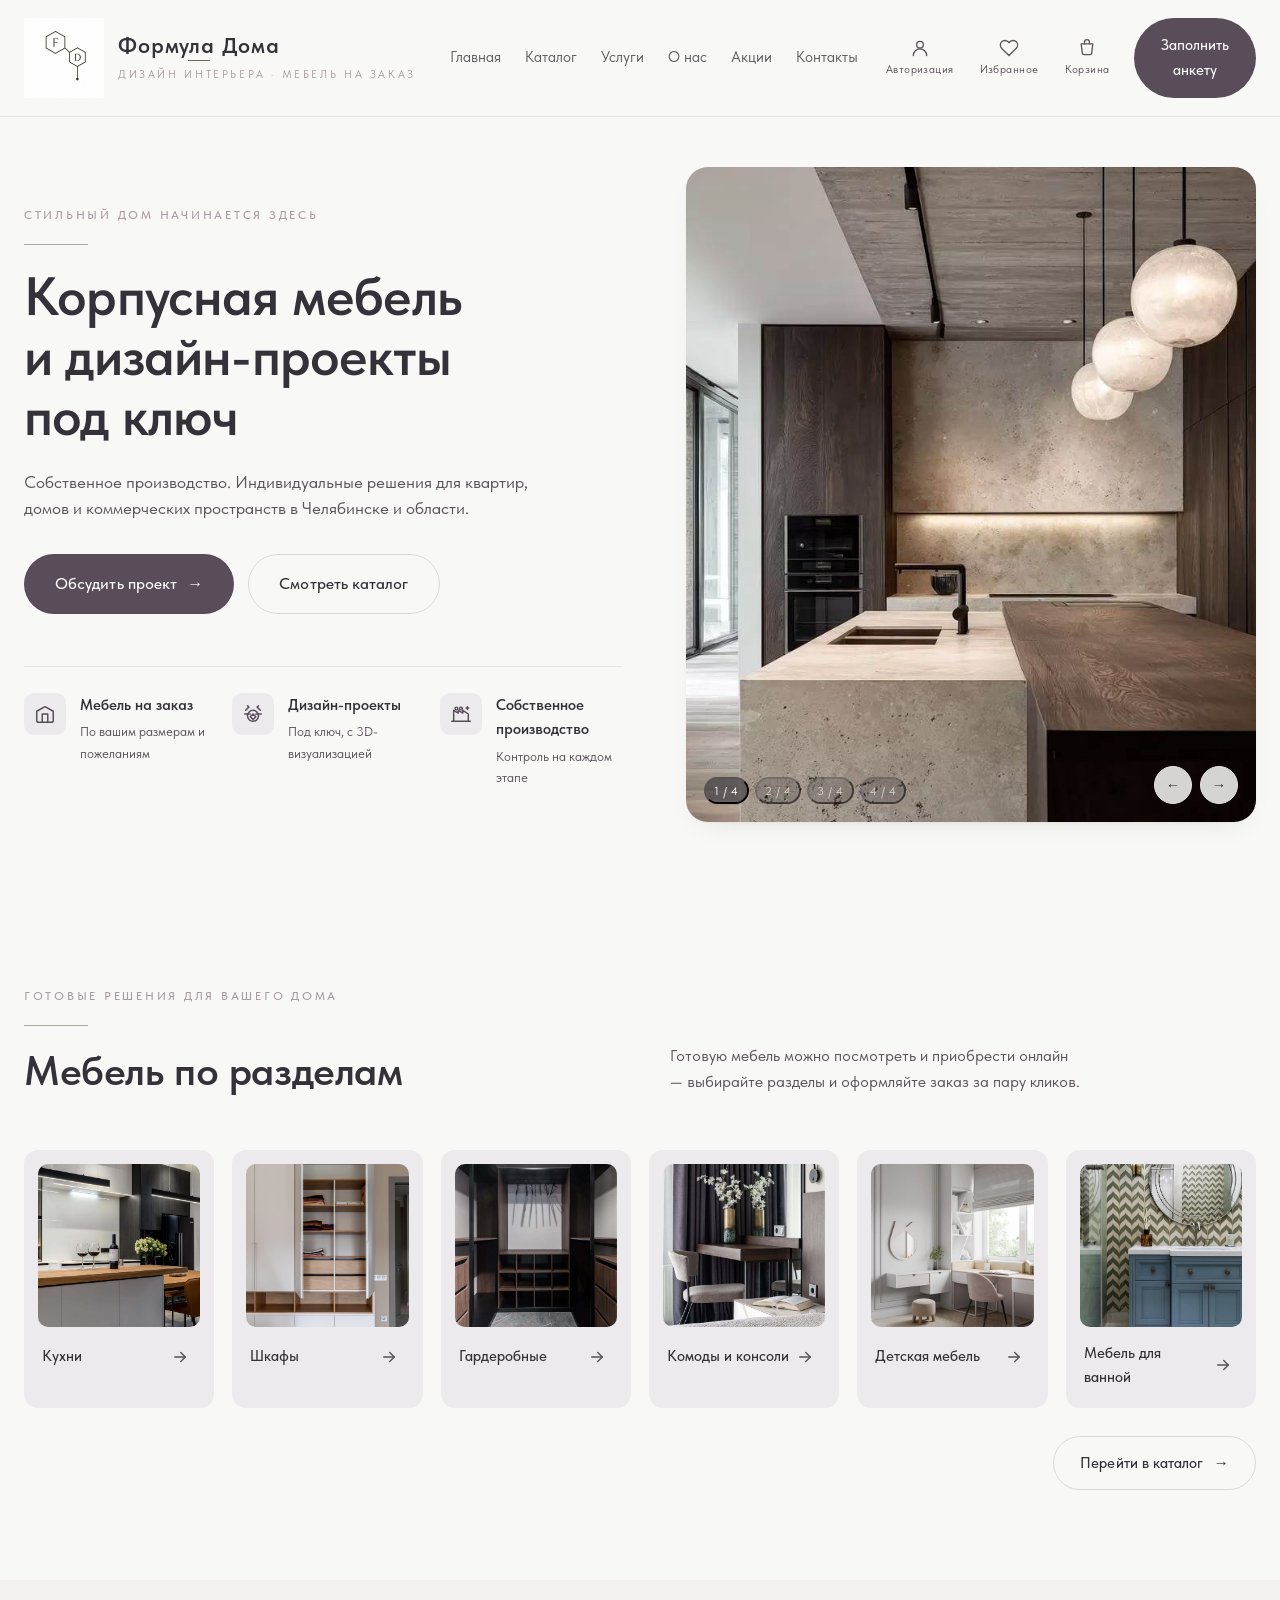
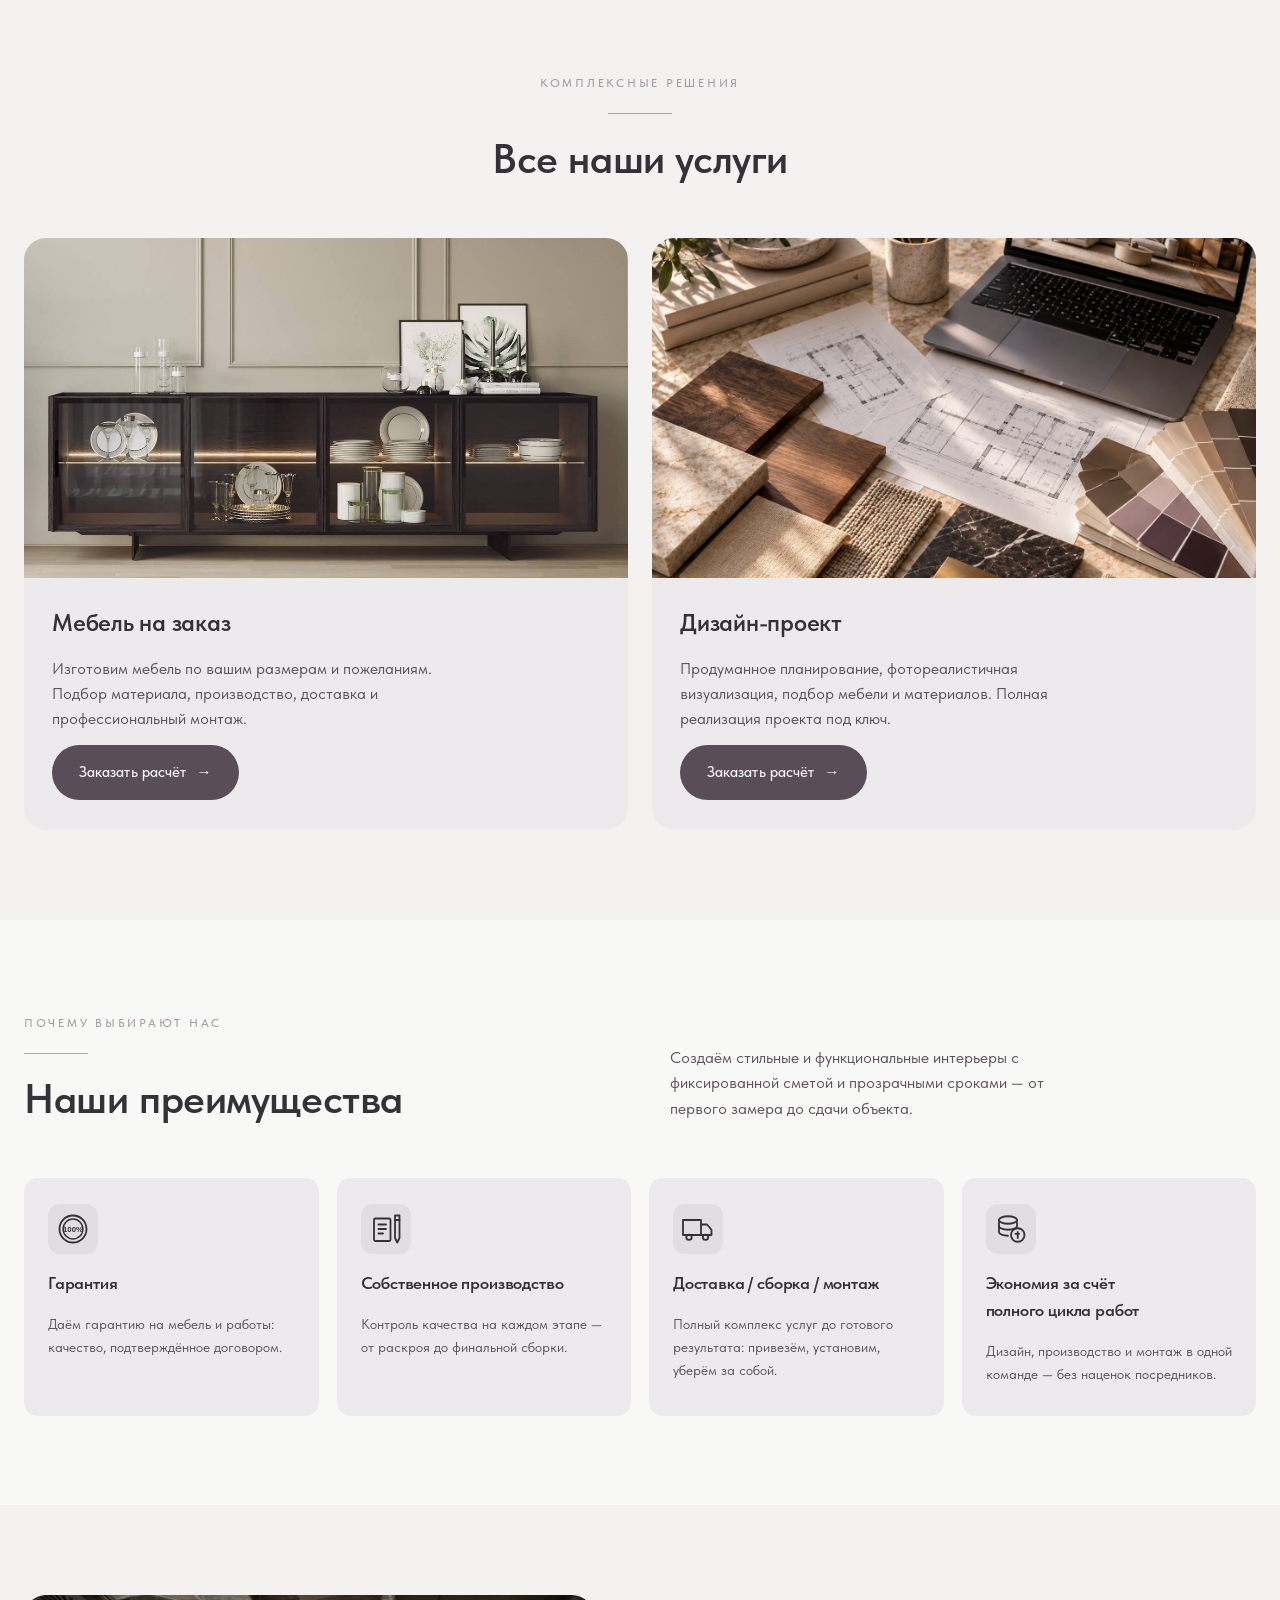
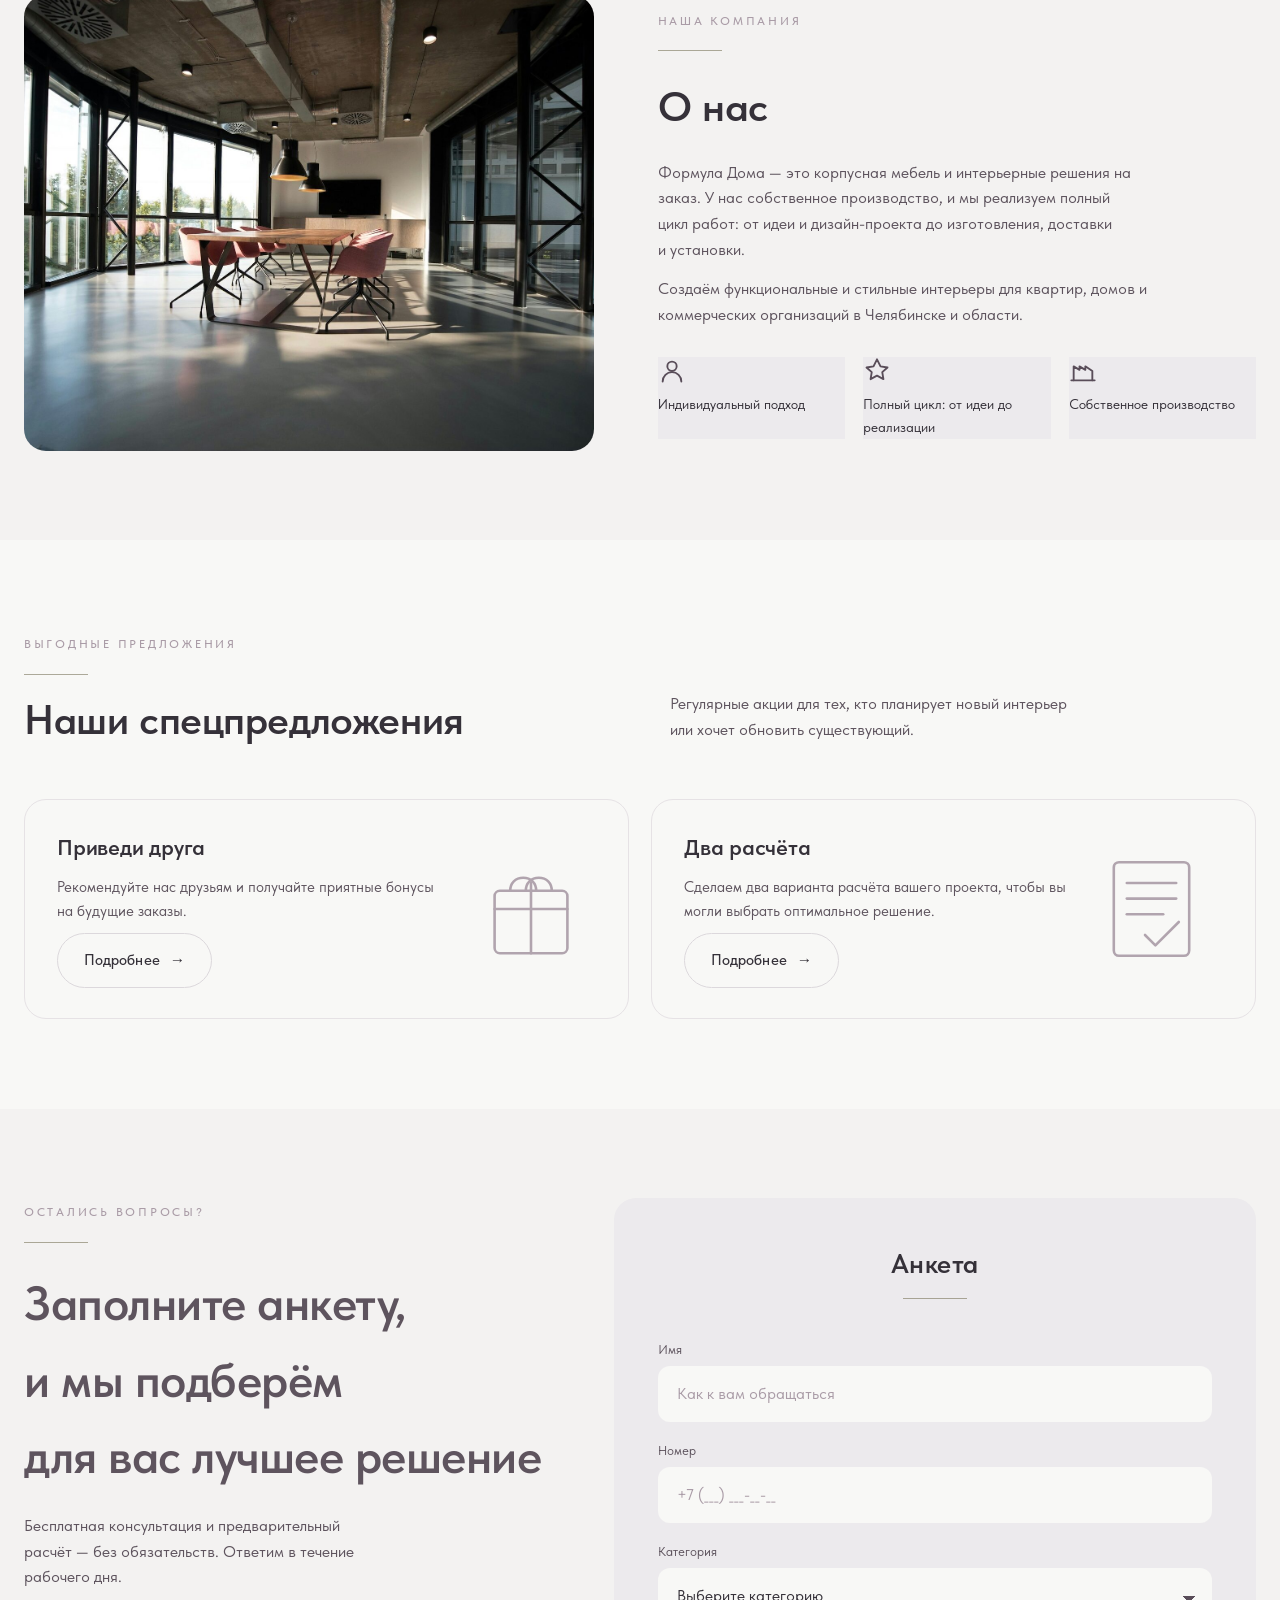
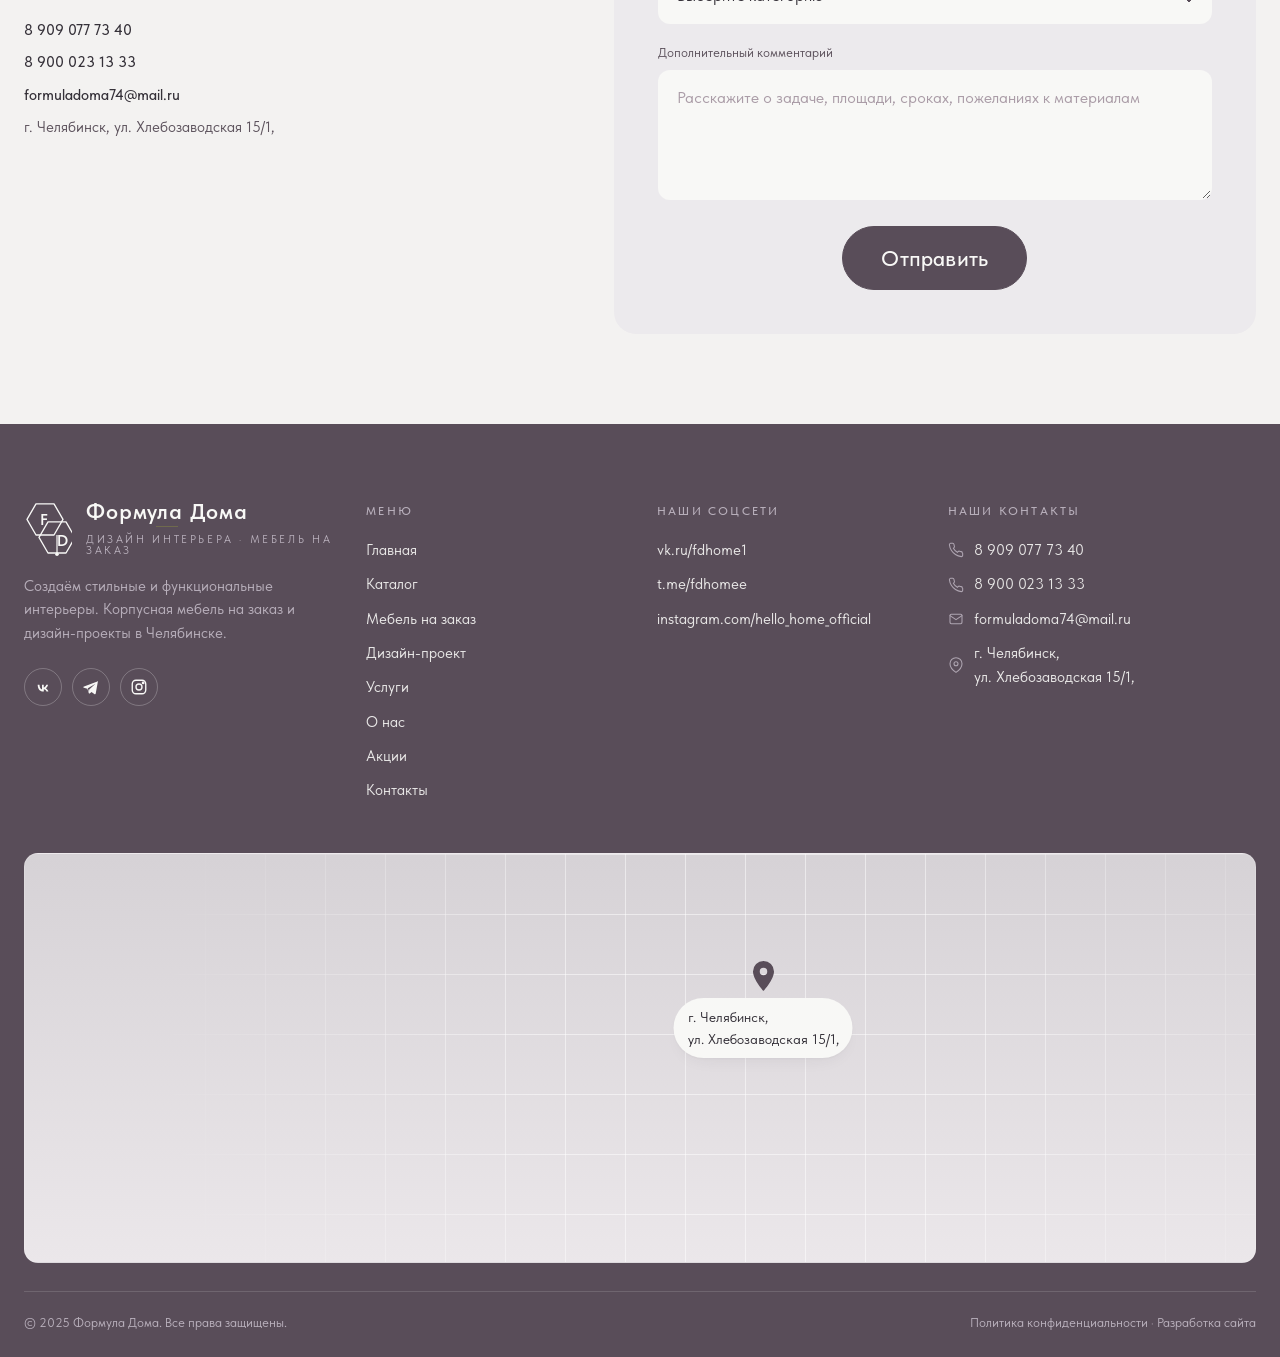
==== commit 759e3aa3: "Демо-версия сайта Формула Дома" ====
--- a/index.html
+++ b/index.html
@@ -18,7 +18,7 @@
 </head>
 <body>
 <section id="vb-f7k-root" class="vb-f7k" aria-labelledby="vb-f7k-hero-title">
- <!-- ================= HEADER ================= --> <header class="vb-f7k-header" id="vb-f7k-header"> <div class="vb-f7k-shell vb-f7k-header__top"> <a class="vb-f7k-logo" href="#vb-f7k-root" aria-label="Формула Дома — на главную"> <div class="vb-f7k-logo__mark" aria-hidden="true" style="display: inline-block; width: 80px; height: 92px; background-image: url(&quot;/assets/img/logo.png&quot;); background-repeat: no-repeat; background-position: center center; background-size: contain;"></div> <span class="vb-f7k-logo__text"> <span class="vb-f7k-logo__name"><em>Формула Дома</em></span> <span class="vb-f7k-logo__sub">Дизайн интерьера · Мебель на заказ</span> </span> </a> <nav class="vb-f7k-nav" aria-label="Основная навигация"> <a href="#vb-f7k-hero">Главная</a> <a href="#vb-f7k-cats">Каталог</a> <a href="#vb-f7k-advantages">Услуги</a> <a href="#vb-f7k-about">О нас</a> <a href="#vb-f7k-offers">Акции</a> <a href="#vb-f7k-contacts">Контакты</a> <a href="#auth" class="vb-f7k-nav__auth" data-auth-open>Личный кабинет</a> </nav> <div class="vb-f7k-header__right"> <div class="vb-f7k-header__icons" aria-label="Личный кабинет"> <a class="vb-f7k-iconbtn" href="#auth" id="vb-f7k-auth-btn" data-auth-open aria-label="Авторизация"> <svg viewBox="0 0 24 24" fill="none" stroke="currentColor" stroke-width="1.6" stroke-linecap="round" stroke-linejoin="round" aria-hidden="true"><circle cx="12" cy="8" r="4"></circle><path d="M4 21c0-4.4 3.6-8 8-8s8 3.6 8 8"></path></svg> <span id="vb-f7k-auth-label">Авторизация</span> </a> <a class="vb-f7k-iconbtn" href="#vb-f7k-cats" aria-label="Избранное"> <svg viewBox="0 0 24 24" fill="none" stroke="currentColor" stroke-width="1.6" stroke-linecap="round" stroke-linejoin="round" aria-hidden="true"><path d="M20.8 4.6a5.5 5.5 0 0 0-7.8 0L12 5.6l-1-1a5.5 5.5 0 1 0-7.8 7.8l1 1L12 21l7.8-7.8 1-1a5.5 5.5 0 0 0 0-7.6z"></path></svg> <span>Избранное</span> </a> <a class="vb-f7k-iconbtn" href="#vb-f7k-anketa" aria-label="Корзина"> <svg viewBox="0 0 24 24" fill="none" stroke="currentColor" stroke-width="1.6" stroke-linecap="round" stroke-linejoin="round" aria-hidden="true"><path d="M5 7h14l-1.4 11.2a2 2 0 0 1-2 1.8H8.4a2 2 0 0 1-2-1.8L5 7z"></path><path d="M9 7V5a3 3 0 0 1 6 0v2"></path></svg> <span>Корзина</span> </a> </div> <a class="vb-f7k-btn vb-f7k-btn--primary" href="#vb-f7k-anketa"> <span class="t-btnflex__text">Заполнить анкету</span> </a> <button class="vb-f7k-burger" type="button" id="vb-f7k-burger" aria-label="Открыть меню" aria-expanded="false"> <span class="vb-f7k-burger__lines" aria-hidden="true"><i></i><i></i><i></i></span> </button> </div> </div> </header> <!-- ================= HERO ================= --> <section class="vb-f7k-hero" id="vb-f7k-hero" aria-labelledby="vb-f7k-hero-title"> <div class="vb-f7k-shell"> <div class="vb-f7k-hero__grid"> <div class="vb-f7k-hero__copy"> <span class="vb-f7k-eyebrow">Стильный дом начинается здесь</span> <span class="vb-f7k-rule"></span> <h1 class="vb-f7k-hero__title" id="vb-f7k-hero-title">Корпусная мебель<br>и дизайн-проекты<br>под ключ</h1> <p class="vb-f7k-hero__lead">Собственное производство. Индивидуальные решения для квартир, домов и коммерческих пространств в Челябинске и области.</p> <div class="vb-f7k-hero__actions"> <a class="vb-f7k-btn vb-f7k-btn--primary vb-f7k-btn--lg" href="#vb-f7k-anketa"> <span class="t-btnflex__text">Обсудить проект</span> <span class="vb-f7k-btn__arrow" aria-hidden="true">→</span> </a> <a class="vb-f7k-btn vb-f7k-btn--ghost vb-f7k-btn--lg" href="#vb-f7k-cats"> <span class="t-btnflex__text">Смотреть каталог</span> </a> </div> <div class="vb-f7k-hero__perks" data-reveal=""> <div class="vb-f7k-perk"> <span class="vb-f7k-perk__icon" aria-hidden="true"> <svg viewBox="0 0 24 24" fill="none" stroke="currentColor" stroke-width="1.6" stroke-linecap="round" stroke-linejoin="round"><path d="M3 9l9-5 9 5v10a2 2 0 0 1-2 2H5a2 2 0 0 1-2-2V9z"></path><path d="M9 21V12h6v9"></path></svg> </span> <div> <div class="vb-f7k-perk__title">Мебель на заказ</div> <div class="vb-f7k-perk__text">По вашим размерам и пожеланиям</div> </div> </div> <div class="vb-f7k-perk"> <span class="vb-f7k-perk__icon" aria-hidden="true"> <svg viewBox="0 0 24 24" fill="none" stroke="currentColor" stroke-width="1.6" stroke-linecap="round" stroke-linejoin="round"><path d="M6 3l1.5 1.5L4 8"></path><path d="M3 12h6"></path><path d="M18 3l-1.5 1.5L20 8"></path><path d="M21 12h-6"></path><circle cx="12" cy="14" r="6"></circle><path d="M12 18l-3-3 3-3 3 3z"></path></svg> </span> <div> <div class="vb-f7k-perk__title">Дизайн-проекты</div> <div class="vb-f7k-perk__text">Под ключ, с 3D-визуализацией</div> </div> </div> <div class="vb-f7k-perk"> <span class="vb-f7k-perk__icon" aria-hidden="true"> <svg viewBox="0 0 24 24" fill="none" stroke="currentColor" stroke-width="1.6" stroke-linecap="round" stroke-linejoin="round"><path d="M2 20h20"></path><path d="M4 20V8l5 3V8l5 3V8l6 4v8"></path><circle cx="7" cy="6" r="1.5"></circle><circle cx="12" cy="6" r="1.5"></circle><path d="M19 4v3"></path><path d="M17.5 5.5h3"></path></svg> </span> <div> <div class="vb-f7k-perk__title">Собственное производство</div> <div class="vb-f7k-perk__text">Контроль на каждом этапе</div> </div> </div> </div> </div> <div class="vb-f7k-hero__media"> <div class="vb-f7k-hero__slides" id="vb-f7k-slides" aria-hidden="true"> <div class="vb-f7k-hero__slide is-active"><img src="assets/img/img13.jpg" alt="Тёмная кухня с мраморным островом"></div> <div class="vb-f7k-hero__slide"><img src="assets/img/img05.jpg" alt="Врезной блок розеток в деревянной столешнице"></div> <div class="vb-f7k-hero__slide"><img src="assets/img/img09.jpg" alt="Ванная комната в пыльно-розовых тонах с мраморной консолью"></div> <div class="vb-f7k-hero__slide"><img alt="Спальня с красной люстрой и текстильным оформлением" src="assets/img/img07.jpg"></div> </div> <div class="vb-f7k-hero__dots" id="vb-f7k-dots" role="tablist" aria-label="Слайды"> <button class="vb-f7k-hero__dot is-active" type="button" data-slide="0" aria-label="Слайд 1">1 / 4</button> <button class="vb-f7k-hero__dot" type="button" data-slide="1" aria-label="Слайд 2">2 / 4</button> <button class="vb-f7k-hero__dot" type="button" data-slide="2" aria-label="Слайд 3">3 / 4</button> <button class="vb-f7k-hero__dot" type="button" data-slide="3" aria-label="Слайд 4">4 / 4</button> </div> <div class="vb-f7k-hero__nav" aria-label="Навигация по слайдам"> <button type="button" id="vb-f7k-prev" aria-label="Предыдущий">←</button> <button type="button" id="vb-f7k-next" aria-label="Следующий">→</button> </div> </div> </div> </div> </section> <!-- ================= CATEGORIES ================= --> <section class="vb-f7k-section" id="vb-f7k-cats" aria-labelledby="vb-f7k-cats-title"> <div class="vb-f7k-shell"> <div class="vb-f7k-section__head" data-reveal=""> <div> <span class="vb-f7k-eyebrow">Готовые решения для вашего дома</span> <span class="vb-f7k-rule"></span> <h2 class="vb-f7k-section__title" id="vb-f7k-cats-title">Мебель по разделам</h2> </div> <p class="vb-f7k-section__text">Готовую мебель можно посмотреть и приобрести онлайн — выбирайте разделы и оформляйте заказ за пару кликов.</p> </div> <div class="vb-f7k-cats"> <a class="vb-f7k-cat" href="#vb-f7k-anketa" data-reveal=""> <div class="vb-f7k-cat__img"><img src="assets/img/img12.jpg" alt="Кухни" loading="lazy"></div> <div class="vb-f7k-cat__row"> <span class="vb-f7k-cat__name">Кухни</span> <span class="vb-f7k-cat__arrow" aria-hidden="true"><svg viewBox="0 0 24 24" fill="none" stroke="currentColor" stroke-width="1.8" stroke-linecap="round" stroke-linejoin="round"><path d="M5 12h14"></path><path d="M13 6l6 6-6 6"></path></svg></span> </div> </a> <a class="vb-f7k-cat" href="#vb-f7k-anketa" data-reveal=""> <div class="vb-f7k-cat__img"><img src="assets/img/img01.jpg" alt="Шкафы" loading="lazy"></div> <div class="vb-f7k-cat__row"> <span class="vb-f7k-cat__name">Шкафы</span> <span class="vb-f7k-cat__arrow" aria-hidden="true"><svg viewBox="0 0 24 24" fill="none" stroke="currentColor" stroke-width="1.8" stroke-linecap="round" stroke-linejoin="round"><path d="M5 12h14"></path><path d="M13 6l6 6-6 6"></path></svg></span> </div> </a> <a class="vb-f7k-cat" href="#vb-f7k-anketa" data-reveal=""> <div class="vb-f7k-cat__img"><img src="assets/img/img03.jpg" alt="Гардеробные" loading="lazy"></div> <div class="vb-f7k-cat__row"> <span class="vb-f7k-cat__name">Гардеробные</span> <span class="vb-f7k-cat__arrow" aria-hidden="true"><svg viewBox="0 0 24 24" fill="none" stroke="currentColor" stroke-width="1.8" stroke-linecap="round" stroke-linejoin="round"><path d="M5 12h14"></path><path d="M13 6l6 6-6 6"></path></svg></span> </div> </a> <a class="vb-f7k-cat" href="#vb-f7k-anketa" data-reveal=""> <div class="vb-f7k-cat__img"><img src="assets/img/img08.jpg" alt="Комоды и консоли" loading="lazy"></div> <div class="vb-f7k-cat__row"> <span class="vb-f7k-cat__name">Комоды и консоли</span> <span class="vb-f7k-cat__arrow" aria-hidden="true"><svg viewBox="0 0 24 24" fill="none" stroke="currentColor" stroke-width="1.8" stroke-linecap="round" stroke-linejoin="round"><path d="M5 12h14"></path><path d="M13 6l6 6-6 6"></path></svg></span> </div> </a> <a class="vb-f7k-cat" href="#vb-f7k-anketa" data-reveal=""> <div class="vb-f7k-cat__img"><img src="assets/img/img11.jpg" alt="Детская мебель" loading="lazy"></div> <div class="vb-f7k-cat__row"> <span class="vb-f7k-cat__name">Детская мебель</span> <span class="vb-f7k-cat__arrow" aria-hidden="true"><svg viewBox="0 0 24 24" fill="none" stroke="currentColor" stroke-width="1.8" stroke-linecap="round" stroke-linejoin="round"><path d="M5 12h14"></path><path d="M13 6l6 6-6 6"></path></svg></span> </div> </a> <a class="vb-f7k-cat" href="#vb-f7k-anketa" data-reveal=""> <div class="vb-f7k-cat__img"><img src="assets/img/img14.jpg" alt="Мебель для ванной" loading="lazy"></div> <div class="vb-f7k-cat__row"> <span class="vb-f7k-cat__name">Мебель для ванной</span> <span class="vb-f7k-cat__arrow" aria-hidden="true"><svg viewBox="0 0 24 24" fill="none" stroke="currentColor" stroke-width="1.8" stroke-linecap="round" stroke-linejoin="round"><path d="M5 12h14"></path><path d="M13 6l6 6-6 6"></path></svg></span> </div> </a> </div> <div style="text-align:right; margin-top: 28px;"> <a class="vb-f7k-btn vb-f7k-btn--ghost" href="#vb-f7k-anketa"> <span class="t-btnflex__text">Перейти в каталог</span> <span class="vb-f7k-btn__arrow" aria-hidden="true">→</span> </a> </div> </div> </section> <!-- ================= SERVICES (big) ================= --> <section class="vb-f7k-section vb-f7k-section--alt" id="vb-f7k-services" aria-labelledby="vb-f7k-services-title"> <div class="vb-f7k-shell"> <div class="vb-f7k-section__head vb-f7k-section__head--center" data-reveal=""> <div> <span class="vb-f7k-eyebrow">Комплексные решения</span> <span class="vb-f7k-rule vb-f7k-rule--center"></span> <h2 class="vb-f7k-section__title" id="vb-f7k-services-title" style="max-width:none;">Все наши услуги</h2> </div> </div> <div class="vb-f7k-services"> <article class="vb-f7k-svc" data-reveal=""> <div class="vb-f7k-svc__img"><img src="assets/img/img02.jpg" alt="Мебель на заказ в современном интерьере" loading="lazy"></div> <div class="vb-f7k-svc__body"> <h3 class="vb-f7k-svc__title">Мебель на заказ</h3> <p class="vb-f7k-svc__text">Изготовим мебель по вашим размерам и пожеланиям. Подбор материала, производство, доставка и профессиональный монтаж.</p> <a class="vb-f7k-btn vb-f7k-btn--primary vb-f7k-svc__more" href="#vb-f7k-anketa"> <span class="t-btnflex__text">Заказать расчёт</span> <span class="vb-f7k-btn__arrow" aria-hidden="true">→</span> </a> </div> </article> <article class="vb-f7k-svc" data-reveal=""> <div class="vb-f7k-svc__img"><img alt="Дизайнер за работой над проектом" loading="lazy" src="assets/img/img06.jpg"></div> <div class="vb-f7k-svc__body"> <h3 class="vb-f7k-svc__title">Дизайн-проект</h3> <p class="vb-f7k-svc__text">Продуманное планирование, фотореалистичная визуализация, подбор мебели и материалов. Полная реализация проекта под ключ.</p> <a class="vb-f7k-btn vb-f7k-btn--primary vb-f7k-svc__more" href="#vb-f7k-anketa"> <span class="t-btnflex__text">Заказать расчёт</span> <span class="vb-f7k-btn__arrow" aria-hidden="true">→</span> </a> </div> </article> </div> </div> </section> <!-- ================= ADVANTAGES ================= --> <section class="vb-f7k-section" id="vb-f7k-advantages" aria-labelledby="vb-f7k-advantages-title"> <div class="vb-f7k-shell"> <div class="vb-f7k-section__head" data-reveal=""> <div> <span class="vb-f7k-eyebrow">Почему выбирают нас</span> <span class="vb-f7k-rule"></span> <h2 class="vb-f7k-section__title" id="vb-f7k-advantages-title">Наши преимущества</h2> </div> <p class="vb-f7k-section__text">Создаём стильные и функциональные интерьеры с фиксированной сметой и прозрачными сроками — от первого замера до сдачи объекта.</p> </div> <div class="vb-f7k-advantages"> <div class="vb-f7k-adv" data-reveal=""> <span class="vb-f7k-adv__icon" aria-hidden="true"><svg viewBox="0 0 24 24" fill="none" stroke="currentColor" stroke-width="1.5" stroke-linecap="round" stroke-linejoin="round"><circle cx="12" cy="12" r="9"/><circle cx="12" cy="12" r="6.6" stroke-width="1"/><text x="12" y="13.9" text-anchor="middle" font-size="5.2" font-weight="700" fill="currentColor" stroke="none" font-family="Arial,sans-serif">100%</text></svg></span> <h3 class="vb-f7k-adv__title">Гарантия</h3> <p class="vb-f7k-adv__text">Даём гарантию на мебель и работы: качество, подтверждённое договором.</p> </div> <div class="vb-f7k-adv" data-reveal=""> <span class="vb-f7k-adv__icon" aria-hidden="true"><svg viewBox="0 0 24 24" fill="none" stroke="currentColor" stroke-width="1.5" stroke-linecap="round" stroke-linejoin="round"><rect x="4" y="5" width="11" height="15" rx="1"/><path d="M7 9h5M7 12h5M7 15h3"/><path d="M18 3v15l1.5 3 1.5-3V3z"/><path d="M18 6h3"/></svg></span> <h3 class="vb-f7k-adv__title">Собственное производство</h3> <p class="vb-f7k-adv__text">Контроль качества на каждом этапе — от раскроя до финальной сборки.</p> </div> <div class="vb-f7k-adv" data-reveal=""> <span class="vb-f7k-adv__icon" aria-hidden="true"><svg viewBox="0 0 24 24" fill="none" stroke="currentColor" stroke-width="1.5" stroke-linecap="round" stroke-linejoin="round"><path d="M2 6h12v10H2z"/><path d="M14 9h4l3 3.5V16h-7"/><circle cx="6" cy="17.5" r="1.8"/><circle cx="17" cy="17.5" r="1.8"/></svg></span> <h3 class="vb-f7k-adv__title">Доставка / сборка / монтаж</h3> <p class="vb-f7k-adv__text">Полный комплекс услуг до готового результата: привезём, установим, уберём за собой.</p> </div> <div class="vb-f7k-adv" data-reveal=""> <span class="vb-f7k-adv__icon" aria-hidden="true"><svg viewBox="0 0 24 24" fill="none" stroke="currentColor" stroke-width="1.5" stroke-linecap="round" stroke-linejoin="round"><ellipse cx="10" cy="6" rx="6" ry="2.5"/><path d="M4 6v4c0 1.4 2.7 2.5 6 2.5s6-1.1 6-2.5V6"/><path d="M4 10v4c0 1.4 2.7 2.5 6 2.5"/><circle cx="16.5" cy="16" r="4.5"/><path d="M16.5 14v4M15 15.2h2.4"/></svg></span> <h3 class="vb-f7k-adv__title">Экономия за счёт полного цикла работ</h3> <p class="vb-f7k-adv__text">Дизайн, производство и монтаж в одной команде — без наценок посредников.</p> </div> </div> </div> </section> <!-- ================= ABOUT ================= --> <section class="vb-f7k-section vb-f7k-section--alt" id="vb-f7k-about" aria-labelledby="vb-f7k-about-title"> <div class="vb-f7k-shell"> <div class="vb-f7k-about"> <div class="vb-f7k-about__media" data-reveal=""> <img src="assets/img/img10.jpg" alt="Современный офис и шоурум Формула Дома"> </div> <div data-reveal=""> <span class="vb-f7k-eyebrow">Наша компания</span> <span class="vb-f7k-rule"></span> <h2 class="vb-f7k-about__title" id="vb-f7k-about-title">О нас</h2> <p class="vb-f7k-about__text">Формула Дома — это корпусная мебель и интерьерные решения на заказ. У нас собственное производство, и мы реализуем полный цикл работ: от идеи и дизайн-проекта до изготовления, доставки и установки.</p> <p class="vb-f7k-about__text" style="margin-top:14px;">Создаём функциональные и стильные интерьеры для квартир, домов и коммерческих организаций в Челябинске и области.</p> <div class="vb-f7k-about__features"> <div class="vb-f7k-about__feature"> <svg viewBox="0 0 24 24" fill="none" stroke="currentColor" stroke-width="1.6" stroke-linecap="round" stroke-linejoin="round" aria-hidden="true"><circle cx="12" cy="8" r="4"></circle><path d="M4 21c0-4.4 3.6-8 8-8s8 3.6 8 8"></path></svg> <span>Индивидуальный подход</span> </div> <div class="vb-f7k-about__feature"> <svg viewBox="0 0 24 24" fill="none" stroke="currentColor" stroke-width="1.6" stroke-linecap="round" stroke-linejoin="round" aria-hidden="true"><path d="M12 2l3 6 6 1-4.5 4 1 6L12 16l-5.5 3 1-6L3 9l6-1z"></path></svg> <span>Полный цикл: от идеи до реализации</span> </div> <div class="vb-f7k-about__feature"> <svg viewBox="0 0 24 24" fill="none" stroke="currentColor" stroke-width="1.6" stroke-linecap="round" stroke-linejoin="round" aria-hidden="true"><path d="M2 20h20"></path><path d="M4 20V8l5 3V8l5 3V8l6 4v8"></path></svg> <span>Собственное производство</span> </div> </div> </div> </div> </div> </section> <!-- ================= SPECIAL OFFERS + ANKETA HEADER ================= --> <section class="vb-f7k-section" id="vb-f7k-offers" aria-labelledby="vb-f7k-offers-title"> <div class="vb-f7k-shell"> <div class="vb-f7k-section__head" data-reveal=""> <div> <span class="vb-f7k-eyebrow">Выгодные предложения</span> <span class="vb-f7k-rule"></span> <h2 class="vb-f7k-section__title" id="vb-f7k-offers-title">Наши спецпредложения</h2> </div> <p class="vb-f7k-section__text">Регулярные акции для тех, кто планирует новый интерьер или хочет обновить существующий.</p> </div> <div class="vb-f7k-offers"> <article class="vb-f7k-offer" data-reveal=""> <div class="vb-f7k-offer__copy"> <h3 class="vb-f7k-offer__title">Приведи друга</h3> <p class="vb-f7k-offer__text">Рекомендуйте нас друзьям и получайте приятные бонусы на будущие заказы.</p> <a class="vb-f7k-btn vb-f7k-btn--ghost vb-f7k-offer__more" href="#vb-f7k-anketa"><span class="t-btnflex__text">Подробнее</span><span class="vb-f7k-btn__arrow" aria-hidden="true">→</span></a> </div> <div class="vb-f7k-offer__deco" aria-hidden="true"> <svg viewBox="0 0 100 100" fill="none" stroke="currentColor" stroke-width="2" stroke-linecap="round" stroke-linejoin="round"> <rect x="22" y="36" width="56" height="48" rx="4"></rect> <path d="M22 50h56"></path> <path d="M50 36v48"></path> <path d="M34 36c0-6 4-10 10-10s10 4 10 10"></path> <path d="M46 36c0-6 4-10 10-10s10 4 10 10"></path> <path d="M50 30v6"></path> </svg> </div> </article> <article class="vb-f7k-offer" data-reveal=""> <div class="vb-f7k-offer__copy"> <h3 class="vb-f7k-offer__title">Два расчёта</h3> <p class="vb-f7k-offer__text">Сделаем два варианта расчёта вашего проекта, чтобы вы могли выбрать оптимальное решение.</p> <a class="vb-f7k-btn vb-f7k-btn--ghost vb-f7k-offer__more" href="#vb-f7k-anketa"><span class="t-btnflex__text">Подробнее</span><span class="vb-f7k-btn__arrow" aria-hidden="true">→</span></a> </div> <div class="vb-f7k-offer__deco" aria-hidden="true"> <svg viewBox="0 0 100 100" fill="none" stroke="currentColor" stroke-width="2" stroke-linecap="round" stroke-linejoin="round"> <rect x="16" y="14" width="58" height="72" rx="4"></rect> <path d="M26 30h38"></path> <path d="M26 42h38"></path> <path d="M26 54h28"></path> <path d="M40 70l8 8 18-18"></path> </svg> </div> </article> </div> </div> </section> <!-- ================= ANKETA ================= --> <section class="vb-f7k-section vb-f7k-section--alt" id="vb-f7k-anketa" aria-labelledby="vb-f7k-anketa-title"> <div class="vb-f7k-shell"> <div class="vb-f7k-anketa__inner"> <div data-reveal=""> <span class="vb-f7k-eyebrow">Остались вопросы?</span> <span class="vb-f7k-rule"></span> <h2 class="vb-f7k-anketa__title" id="vb-f7k-anketa-title"><p>Заполните анкету,</p><p>и&nbsp;мы&nbsp;подберём</p><p>для вас лучшее решение</p></h2> <p class="vb-f7k-anketa__text">Бесплатная консультация и предварительный расчёт — без обязательств. Ответим в течение рабочего дня.</p> <div class="vb-f7k-anketa__contacts"> <a href="tel:+79090777340">8 909 077 73 40</a> <a href="tel:+79000231333">8 900 023 13 33</a> <a href="mailto:formuladoma74@mail.ru">formuladoma74@mail.ru</a> <span>г. Челябинск, ул. Хлебозаводская 15/1,</span> </div> </div> <form id="vb-f7k-form" name="vb-f7k-form" class="vb-f7k-form" action="/api/lead" method="post" data-inputbox=".vb-f7k-inputbox" novalidate=""> <div class="js-errorbox-all" style="display: none"><div class="js-rule-error-all"></div></div> <div class="vb-f7k-form__head"> <h3 class="vb-f7k-form__title">Анкета</h3> <span class="vb-f7k-rule vb-f7k-rule--center" style="margin-top:12px;"></span> </div> <div class="vb-f7k-inputbox"> <label for="vb-f7k-name">Имя</label> <input type="text" id="vb-f7k-name" name="name" class="js-tilda-rule" data-tilda-req="1" data-tilda-rule-minlength="2" placeholder="Как к вам обращаться" autocomplete="name"> <div class="t-input-error"></div> </div> <div class="vb-f7k-inputbox"> <label for="vb-f7k-phone">Номер</label> <input type="tel" id="vb-f7k-phone" name="phone" class="js-tilda-rule js-tilda-mask" data-tilda-req="1" data-tilda-rule="phone" data-tilda-mask="+7 (999) 999-99-99" placeholder="+7 (___) ___-__-__" autocomplete="tel"> <div class="t-input-error"></div> </div> <div class="vb-f7k-inputbox"> <label for="vb-f7k-category">Категория</label> <select id="vb-f7k-category" name="category" class="js-tilda-rule" data-tilda-req="1"> <option value="" disabled="" selected="" hidden="">Выберите категорию</option> <option value="Готовая мебель">Готовая мебель</option> <option value="Мебель на заказ">Мебель на заказ</option> <option value="Дизайн-проект">Дизайн-проект</option> </select> <div class="t-input-error"></div> </div> <div class="vb-f7k-inputbox"> <label for="vb-f7k-comment">Дополнительный комментарий</label> <textarea id="vb-f7k-comment" name="comment" placeholder="Расскажите о задаче, площади, сроках, пожеланиях к материалам"></textarea> <div class="t-input-error"></div> </div> <div class="vb-f7k-hp" aria-hidden="true"><label>Website<input type="text" name="website" tabindex="-1" autocomplete="off"></label></div><div class="vb-f7k-form__error" role="alert" hidden></div> <div class="vb-f7k-form__submit"> <button type="submit" class="t-submit t-btnflex t-btnflex_lg"> <span class="t-btnflex__text">Отправить</span> </button> </div> <div class="js-successbox t-form__successbox" tabindex="-1" style="display: none"> <h3>Заявка отправлена</h3> <p>Спасибо! Мы свяжемся с вами в ближайшее рабочее время, чтобы обсудить проект.</p> </div> </form> </div> </div> </section> <!-- ================= FOOTER ================= --> <footer class="vb-f7k-footer" id="vb-f7k-contacts" aria-labelledby="vb-f7k-footer-title"> <div class="vb-f7k-shell"> <div class="vb-f7k-footer__top"> <div> <a class="vb-f7k-logo vb-f7k-footer__brand" href="#vb-f7k-root"> <svg class="vb-f7k-logo__mark" viewBox="0 0 80 92" fill="none" aria-hidden="true"> <polygon points="20,4 50,4 65,30 50,56 20,56 5,30" stroke="#F8F8F6" stroke-width="2.2" fill="none" stroke-linejoin="round"></polygon> <text x="27" y="40" font-family="var(--t-headline-font, serif)" font-size="26" font-weight="600" fill="#F8F8F6">F</text> <polygon points="40,46 70,46 85,72 70,98 40,98 25,72" transform="translate(0,-12)" stroke="#F8F8F6" stroke-width="2.2" fill="none" stroke-linejoin="round"></polygon> <text x="55" y="74" font-family="var(--t-headline-font, serif)" font-size="26" font-weight="600" fill="#F8F8F6">D</text> <line x1="55" y1="56" x2="55" y2="86" stroke="#F8F8F6" stroke-width="2"></line> <circle cx="55" cy="88" r="3" fill="#F8F8F6"></circle> </svg> <span class="vb-f7k-logo__text"> <span class="vb-f7k-logo__name" id="vb-f7k-footer-title"><em>Формула Дома</em></span> <span class="vb-f7k-logo__sub">Дизайн интерьера · Мебель на заказ</span> </span> </a> <p class="vb-f7k-footer__about">Создаём стильные и функциональные интерьеры. Корпусная мебель на заказ и дизайн-проекты в Челябинске.</p> <div class="vb-f7k-footer__socials"> <a href="#" aria-label="ВКонтакте"><svg viewBox="0 0 24 24" fill="currentColor" aria-hidden="true"><path d="M12.5 18c-5 0-7.4-3.4-7.6-9.1h2.4c.1 4.2 1.9 6 3.4 6.4V8.9h2.3v3.6c1.4-.2 2.9-1.8 3.4-3.6h2.3c-.4 2.2-1.9 3.9-3 4.6 1.1.6 2.8 2 3.5 4.5h-2.5c-.5-1.5-1.8-2.7-3.6-2.9v2.9h-.6z"></path></svg></a> <a href="#" aria-label="Telegram"><svg viewBox="0 0 24 24" fill="currentColor" aria-hidden="true"><path d="M21.4 4.2L2.7 11.4c-1.2.5-1.2 1.2-.2 1.5l4.7 1.5 1.8 5.6c.2.6.4.8.8.8.4 0 .6-.2.9-.4l2-1.9 4.1 3c.7.4 1.3.2 1.5-.7L21 5.6c.3-1.1-.4-1.6-1.1-1.4zM18 7.7l-8.4 7.6-.3 3.2-1.5-4.7 10.2-6.1z"></path></svg></a> <a href="#" aria-label="Instagram"><svg viewBox="0 0 24 24" fill="none" stroke="currentColor" stroke-width="1.8" aria-hidden="true"><rect x="3" y="3" width="18" height="18" rx="5"></rect><circle cx="12" cy="12" r="4"></circle><circle cx="17.5" cy="6.5" r="1" fill="currentColor"></circle></svg></a> </div> </div> <div> <h3>Меню</h3> <ul> <li><a href="#vb-f7k-hero">Главная</a></li> <li><a href="#vb-f7k-cats">Каталог</a></li> <li><a href="#vb-f7k-services">Мебель на заказ</a></li> <li><a href="#vb-f7k-services">Дизайн-проект</a></li> <li><a href="#vb-f7k-advantages">Услуги</a></li> <li><a href="#vb-f7k-about">О нас</a></li> <li><a href="#vb-f7k-offers">Акции</a></li> <li><a href="#vb-f7k-contacts">Контакты</a></li> </ul> </div> <div> <h3>Наши соцсети</h3> <ul> <li><a href="#">vk.ru/fdhome1</a></li> <li><a href="#">t.me/fdhomee</a></li> <li><a href="#">instagram.com/hello_home_official</a></li> </ul> </div> <div class="vb-f7k-footer__contacts"> <h3>Наши контакты</h3> <ul> <li><a href="tel:+79090777340"><svg viewBox="0 0 24 24" fill="none" stroke="currentColor" stroke-width="1.6" stroke-linecap="round" stroke-linejoin="round" aria-hidden="true"><path d="M22 16.9v3a2 2 0 0 1-2.2 2 19.7 19.7 0 0 1-8.6-3.1 19.5 19.5 0 0 1-6-6 19.7 19.7 0 0 1-3.1-8.7A2 2 0 0 1 4.1 2H7a2 2 0 0 1 2 1.7c.1.9.3 1.7.6 2.5a2 2 0 0 1-.5 2.1L8 9.5a16 16 0 0 0 6 6l1.2-1.2a2 2 0 0 1 2.1-.5c.8.3 1.6.5 2.5.6a2 2 0 0 1 1.7 2z"></path></svg> 8 909 077 73 40</a></li> <li><a href="tel:+79000231333"><svg viewBox="0 0 24 24" fill="none" stroke="currentColor" stroke-width="1.6" stroke-linecap="round" stroke-linejoin="round" aria-hidden="true"><path d="M22 16.9v3a2 2 0 0 1-2.2 2 19.7 19.7 0 0 1-8.6-3.1 19.5 19.5 0 0 1-6-6 19.7 19.7 0 0 1-3.1-8.7A2 2 0 0 1 4.1 2H7a2 2 0 0 1 2 1.7c.1.9.3 1.7.6 2.5a2 2 0 0 1-.5 2.1L8 9.5a16 16 0 0 0 6 6l1.2-1.2a2 2 0 0 1 2.1-.5c.8.3 1.6.5 2.5.6a2 2 0 0 1 1.7 2z"></path></svg> 8 900 023 13 33</a></li> <li><a href="mailto:formuladoma74@mail.ru"><svg viewBox="0 0 24 24" fill="none" stroke="currentColor" stroke-width="1.6" stroke-linecap="round" stroke-linejoin="round" aria-hidden="true"><rect x="3" y="5" width="18" height="14" rx="2"></rect><path d="M3 7l9 6 9-6"></path></svg> formuladoma74@mail.ru</a></li> <li><a href="#vb-f7k-contacts"><svg viewBox="0 0 24 24" fill="none" stroke="currentColor" stroke-width="1.6" stroke-linecap="round" stroke-linejoin="round" aria-hidden="true"><path d="M21 10c0 7-9 13-9 13S3 17 3 10a9 9 0 1 1 18 0z"></path><circle cx="12" cy="10" r="3"></circle></svg> г. Челябинск,<br>ул. Хлебозаводская 15/1,</a></li> </ul> </div> </div> <div class="vb-f7k-footer__map" aria-hidden="true"> <div class="vb-f7k-footer__map-pin"> <svg viewBox="0 0 24 24" fill="currentColor"><path d="M12 2a7 7 0 0 0-7 7c0 5.3 7 13 7 13s7-7.7 7-13a7 7 0 0 0-7-7zm0 9.5a2.5 2.5 0 1 1 0-5 2.5 2.5 0 0 1 0 5z"></path></svg> <span class="vb-f7k-footer__map-label">г. Челябинск,<br>ул. Хлебозаводская 15/1,</span> </div> </div> <div class="vb-f7k-footer__bottom"> <span>© 2025 Формула Дома. Все права защищены.</span> <span><a href="#">Политика конфиденциальности</a> · <a href="#">Разработка сайта</a></span> </div> </div> </footer>
+ <!-- ================= HEADER ================= --> <header class="vb-f7k-header" id="vb-f7k-header"> <div class="vb-f7k-shell vb-f7k-header__top"> <a class="vb-f7k-logo" href="#vb-f7k-root" aria-label="Формула Дома — на главную"> <div class="vb-f7k-logo__mark" aria-hidden="true" style="display: inline-block; width: 80px; height: 92px; background-image: url(&quot;assets/img/logo.png&quot;); background-repeat: no-repeat; background-position: center center; background-size: contain;"></div> <span class="vb-f7k-logo__text"> <span class="vb-f7k-logo__name"><em>Формула Дома</em></span> <span class="vb-f7k-logo__sub">Дизайн интерьера · Мебель на заказ</span> </span> </a> <nav class="vb-f7k-nav" aria-label="Основная навигация"> <a href="#vb-f7k-hero">Главная</a> <a href="#vb-f7k-cats">Каталог</a> <a href="#vb-f7k-advantages">Услуги</a> <a href="#vb-f7k-about">О нас</a> <a href="#vb-f7k-offers">Акции</a> <a href="#vb-f7k-contacts">Контакты</a> <a href="#auth" class="vb-f7k-nav__auth" data-auth-open>Личный кабинет</a> </nav> <div class="vb-f7k-header__right"> <div class="vb-f7k-header__icons" aria-label="Личный кабинет"> <a class="vb-f7k-iconbtn" href="#auth" id="vb-f7k-auth-btn" data-auth-open aria-label="Авторизация"> <svg viewBox="0 0 24 24" fill="none" stroke="currentColor" stroke-width="1.6" stroke-linecap="round" stroke-linejoin="round" aria-hidden="true"><circle cx="12" cy="8" r="4"></circle><path d="M4 21c0-4.4 3.6-8 8-8s8 3.6 8 8"></path></svg> <span id="vb-f7k-auth-label">Авторизация</span> </a> <a class="vb-f7k-iconbtn" href="#vb-f7k-cats" aria-label="Избранное"> <svg viewBox="0 0 24 24" fill="none" stroke="currentColor" stroke-width="1.6" stroke-linecap="round" stroke-linejoin="round" aria-hidden="true"><path d="M20.8 4.6a5.5 5.5 0 0 0-7.8 0L12 5.6l-1-1a5.5 5.5 0 1 0-7.8 7.8l1 1L12 21l7.8-7.8 1-1a5.5 5.5 0 0 0 0-7.6z"></path></svg> <span>Избранное</span> </a> <a class="vb-f7k-iconbtn" href="#vb-f7k-anketa" aria-label="Корзина"> <svg viewBox="0 0 24 24" fill="none" stroke="currentColor" stroke-width="1.6" stroke-linecap="round" stroke-linejoin="round" aria-hidden="true"><path d="M5 7h14l-1.4 11.2a2 2 0 0 1-2 1.8H8.4a2 2 0 0 1-2-1.8L5 7z"></path><path d="M9 7V5a3 3 0 0 1 6 0v2"></path></svg> <span>Корзина</span> </a> </div> <a class="vb-f7k-btn vb-f7k-btn--primary" href="#vb-f7k-anketa"> <span class="t-btnflex__text">Заполнить анкету</span> </a> <button class="vb-f7k-burger" type="button" id="vb-f7k-burger" aria-label="Открыть меню" aria-expanded="false"> <span class="vb-f7k-burger__lines" aria-hidden="true"><i></i><i></i><i></i></span> </button> </div> </div> </header> <!-- ================= HERO ================= --> <section class="vb-f7k-hero" id="vb-f7k-hero" aria-labelledby="vb-f7k-hero-title"> <div class="vb-f7k-shell"> <div class="vb-f7k-hero__grid"> <div class="vb-f7k-hero__copy"> <span class="vb-f7k-eyebrow">Стильный дом начинается здесь</span> <span class="vb-f7k-rule"></span> <h1 class="vb-f7k-hero__title" id="vb-f7k-hero-title">Корпусная мебель<br>и дизайн-проекты<br>под ключ</h1> <p class="vb-f7k-hero__lead">Собственное производство. Индивидуальные решения для квартир, домов и коммерческих пространств в Челябинске и области.</p> <div class="vb-f7k-hero__actions"> <a class="vb-f7k-btn vb-f7k-btn--primary vb-f7k-btn--lg" href="#vb-f7k-anketa"> <span class="t-btnflex__text">Обсудить проект</span> <span class="vb-f7k-btn__arrow" aria-hidden="true">→</span> </a> <a class="vb-f7k-btn vb-f7k-btn--ghost vb-f7k-btn--lg" href="#vb-f7k-cats"> <span class="t-btnflex__text">Смотреть каталог</span> </a> </div> <div class="vb-f7k-hero__perks" data-reveal=""> <div class="vb-f7k-perk"> <span class="vb-f7k-perk__icon" aria-hidden="true"> <svg viewBox="0 0 24 24" fill="none" stroke="currentColor" stroke-width="1.6" stroke-linecap="round" stroke-linejoin="round"><path d="M3 9l9-5 9 5v10a2 2 0 0 1-2 2H5a2 2 0 0 1-2-2V9z"></path><path d="M9 21V12h6v9"></path></svg> </span> <div> <div class="vb-f7k-perk__title">Мебель на заказ</div> <div class="vb-f7k-perk__text">По вашим размерам и пожеланиям</div> </div> </div> <div class="vb-f7k-perk"> <span class="vb-f7k-perk__icon" aria-hidden="true"> <svg viewBox="0 0 24 24" fill="none" stroke="currentColor" stroke-width="1.6" stroke-linecap="round" stroke-linejoin="round"><path d="M6 3l1.5 1.5L4 8"></path><path d="M3 12h6"></path><path d="M18 3l-1.5 1.5L20 8"></path><path d="M21 12h-6"></path><circle cx="12" cy="14" r="6"></circle><path d="M12 18l-3-3 3-3 3 3z"></path></svg> </span> <div> <div class="vb-f7k-perk__title">Дизайн-проекты</div> <div class="vb-f7k-perk__text">Под ключ, с 3D-визуализацией</div> </div> </div> <div class="vb-f7k-perk"> <span class="vb-f7k-perk__icon" aria-hidden="true"> <svg viewBox="0 0 24 24" fill="none" stroke="currentColor" stroke-width="1.6" stroke-linecap="round" stroke-linejoin="round"><path d="M2 20h20"></path><path d="M4 20V8l5 3V8l5 3V8l6 4v8"></path><circle cx="7" cy="6" r="1.5"></circle><circle cx="12" cy="6" r="1.5"></circle><path d="M19 4v3"></path><path d="M17.5 5.5h3"></path></svg> </span> <div> <div class="vb-f7k-perk__title">Собственное производство</div> <div class="vb-f7k-perk__text">Контроль на каждом этапе</div> </div> </div> </div> </div> <div class="vb-f7k-hero__media"> <div class="vb-f7k-hero__slides" id="vb-f7k-slides" aria-hidden="true"> <div class="vb-f7k-hero__slide is-active"><img src="assets/img/img13.jpg" alt="Тёмная кухня с мраморным островом"></div> <div class="vb-f7k-hero__slide"><img src="assets/img/img05.jpg" alt="Врезной блок розеток в деревянной столешнице"></div> <div class="vb-f7k-hero__slide"><img src="assets/img/img09.jpg" alt="Ванная комната в пыльно-розовых тонах с мраморной консолью"></div> <div class="vb-f7k-hero__slide"><img alt="Спальня с красной люстрой и текстильным оформлением" src="assets/img/img07.jpg"></div> </div> <div class="vb-f7k-hero__dots" id="vb-f7k-dots" role="tablist" aria-label="Слайды"> <button class="vb-f7k-hero__dot is-active" type="button" data-slide="0" aria-label="Слайд 1">1 / 4</button> <button class="vb-f7k-hero__dot" type="button" data-slide="1" aria-label="Слайд 2">2 / 4</button> <button class="vb-f7k-hero__dot" type="button" data-slide="2" aria-label="Слайд 3">3 / 4</button> <button class="vb-f7k-hero__dot" type="button" data-slide="3" aria-label="Слайд 4">4 / 4</button> </div> <div class="vb-f7k-hero__nav" aria-label="Навигация по слайдам"> <button type="button" id="vb-f7k-prev" aria-label="Предыдущий">←</button> <button type="button" id="vb-f7k-next" aria-label="Следующий">→</button> </div> </div> </div> </div> </section> <!-- ================= CATEGORIES ================= --> <section class="vb-f7k-section" id="vb-f7k-cats" aria-labelledby="vb-f7k-cats-title"> <div class="vb-f7k-shell"> <div class="vb-f7k-section__head" data-reveal=""> <div> <span class="vb-f7k-eyebrow">Готовые решения для вашего дома</span> <span class="vb-f7k-rule"></span> <h2 class="vb-f7k-section__title" id="vb-f7k-cats-title">Мебель по разделам</h2> </div> <p class="vb-f7k-section__text">Готовую мебель можно посмотреть и приобрести онлайн — выбирайте разделы и оформляйте заказ за пару кликов.</p> </div> <div class="vb-f7k-cats"> <a class="vb-f7k-cat" href="#vb-f7k-anketa" data-reveal=""> <div class="vb-f7k-cat__img"><img src="assets/img/img12.jpg" alt="Кухни" loading="lazy"></div> <div class="vb-f7k-cat__row"> <span class="vb-f7k-cat__name">Кухни</span> <span class="vb-f7k-cat__arrow" aria-hidden="true"><svg viewBox="0 0 24 24" fill="none" stroke="currentColor" stroke-width="1.8" stroke-linecap="round" stroke-linejoin="round"><path d="M5 12h14"></path><path d="M13 6l6 6-6 6"></path></svg></span> </div> </a> <a class="vb-f7k-cat" href="#vb-f7k-anketa" data-reveal=""> <div class="vb-f7k-cat__img"><img src="assets/img/img01.jpg" alt="Шкафы" loading="lazy"></div> <div class="vb-f7k-cat__row"> <span class="vb-f7k-cat__name">Шкафы</span> <span class="vb-f7k-cat__arrow" aria-hidden="true"><svg viewBox="0 0 24 24" fill="none" stroke="currentColor" stroke-width="1.8" stroke-linecap="round" stroke-linejoin="round"><path d="M5 12h14"></path><path d="M13 6l6 6-6 6"></path></svg></span> </div> </a> <a class="vb-f7k-cat" href="#vb-f7k-anketa" data-reveal=""> <div class="vb-f7k-cat__img"><img src="assets/img/img03.jpg" alt="Гардеробные" loading="lazy"></div> <div class="vb-f7k-cat__row"> <span class="vb-f7k-cat__name">Гардеробные</span> <span class="vb-f7k-cat__arrow" aria-hidden="true"><svg viewBox="0 0 24 24" fill="none" stroke="currentColor" stroke-width="1.8" stroke-linecap="round" stroke-linejoin="round"><path d="M5 12h14"></path><path d="M13 6l6 6-6 6"></path></svg></span> </div> </a> <a class="vb-f7k-cat" href="#vb-f7k-anketa" data-reveal=""> <div class="vb-f7k-cat__img"><img src="assets/img/img08.jpg" alt="Комоды и консоли" loading="lazy"></div> <div class="vb-f7k-cat__row"> <span class="vb-f7k-cat__name">Комоды и консоли</span> <span class="vb-f7k-cat__arrow" aria-hidden="true"><svg viewBox="0 0 24 24" fill="none" stroke="currentColor" stroke-width="1.8" stroke-linecap="round" stroke-linejoin="round"><path d="M5 12h14"></path><path d="M13 6l6 6-6 6"></path></svg></span> </div> </a> <a class="vb-f7k-cat" href="#vb-f7k-anketa" data-reveal=""> <div class="vb-f7k-cat__img"><img src="assets/img/img11.jpg" alt="Детская мебель" loading="lazy"></div> <div class="vb-f7k-cat__row"> <span class="vb-f7k-cat__name">Детская мебель</span> <span class="vb-f7k-cat__arrow" aria-hidden="true"><svg viewBox="0 0 24 24" fill="none" stroke="currentColor" stroke-width="1.8" stroke-linecap="round" stroke-linejoin="round"><path d="M5 12h14"></path><path d="M13 6l6 6-6 6"></path></svg></span> </div> </a> <a class="vb-f7k-cat" href="#vb-f7k-anketa" data-reveal=""> <div class="vb-f7k-cat__img"><img src="assets/img/img14.jpg" alt="Мебель для ванной" loading="lazy"></div> <div class="vb-f7k-cat__row"> <span class="vb-f7k-cat__name">Мебель для ванной</span> <span class="vb-f7k-cat__arrow" aria-hidden="true"><svg viewBox="0 0 24 24" fill="none" stroke="currentColor" stroke-width="1.8" stroke-linecap="round" stroke-linejoin="round"><path d="M5 12h14"></path><path d="M13 6l6 6-6 6"></path></svg></span> </div> </a> </div> <div style="text-align:right; margin-top: 28px;"> <a class="vb-f7k-btn vb-f7k-btn--ghost" href="#vb-f7k-anketa"> <span class="t-btnflex__text">Перейти в каталог</span> <span class="vb-f7k-btn__arrow" aria-hidden="true">→</span> </a> </div> </div> </section> <!-- ================= SERVICES (big) ================= --> <section class="vb-f7k-section vb-f7k-section--alt" id="vb-f7k-services" aria-labelledby="vb-f7k-services-title"> <div class="vb-f7k-shell"> <div class="vb-f7k-section__head vb-f7k-section__head--center" data-reveal=""> <div> <span class="vb-f7k-eyebrow">Комплексные решения</span> <span class="vb-f7k-rule vb-f7k-rule--center"></span> <h2 class="vb-f7k-section__title" id="vb-f7k-services-title" style="max-width:none;">Все наши услуги</h2> </div> </div> <div class="vb-f7k-services"> <article class="vb-f7k-svc" data-reveal=""> <div class="vb-f7k-svc__img"><img src="assets/img/img02.jpg" alt="Мебель на заказ в современном интерьере" loading="lazy"></div> <div class="vb-f7k-svc__body"> <h3 class="vb-f7k-svc__title">Мебель на заказ</h3> <p class="vb-f7k-svc__text">Изготовим мебель по вашим размерам и пожеланиям. Подбор материала, производство, доставка и профессиональный монтаж.</p> <a class="vb-f7k-btn vb-f7k-btn--primary vb-f7k-svc__more" href="#vb-f7k-anketa"> <span class="t-btnflex__text">Заказать расчёт</span> <span class="vb-f7k-btn__arrow" aria-hidden="true">→</span> </a> </div> </article> <article class="vb-f7k-svc" data-reveal=""> <div class="vb-f7k-svc__img"><img alt="Дизайнер за работой над проектом" loading="lazy" src="assets/img/img06.jpg"></div> <div class="vb-f7k-svc__body"> <h3 class="vb-f7k-svc__title">Дизайн-проект</h3> <p class="vb-f7k-svc__text">Продуманное планирование, фотореалистичная визуализация, подбор мебели и материалов. Полная реализация проекта под ключ.</p> <a class="vb-f7k-btn vb-f7k-btn--primary vb-f7k-svc__more" href="#vb-f7k-anketa"> <span class="t-btnflex__text">Заказать расчёт</span> <span class="vb-f7k-btn__arrow" aria-hidden="true">→</span> </a> </div> </article> </div> </div> </section> <!-- ================= ADVANTAGES ================= --> <section class="vb-f7k-section" id="vb-f7k-advantages" aria-labelledby="vb-f7k-advantages-title"> <div class="vb-f7k-shell"> <div class="vb-f7k-section__head" data-reveal=""> <div> <span class="vb-f7k-eyebrow">Почему выбирают нас</span> <span class="vb-f7k-rule"></span> <h2 class="vb-f7k-section__title" id="vb-f7k-advantages-title">Наши преимущества</h2> </div> <p class="vb-f7k-section__text">Создаём стильные и функциональные интерьеры с фиксированной сметой и прозрачными сроками — от первого замера до сдачи объекта.</p> </div> <div class="vb-f7k-advantages"> <div class="vb-f7k-adv" data-reveal=""> <span class="vb-f7k-adv__icon" aria-hidden="true"><svg viewBox="0 0 24 24" fill="none" stroke="currentColor" stroke-width="1.5" stroke-linecap="round" stroke-linejoin="round"><circle cx="12" cy="12" r="9"/><circle cx="12" cy="12" r="6.6" stroke-width="1"/><text x="12" y="13.9" text-anchor="middle" font-size="5.2" font-weight="700" fill="currentColor" stroke="none" font-family="Arial,sans-serif">100%</text></svg></span> <h3 class="vb-f7k-adv__title">Гарантия</h3> <p class="vb-f7k-adv__text">Даём гарантию на мебель и работы: качество, подтверждённое договором.</p> </div> <div class="vb-f7k-adv" data-reveal=""> <span class="vb-f7k-adv__icon" aria-hidden="true"><svg viewBox="0 0 24 24" fill="none" stroke="currentColor" stroke-width="1.5" stroke-linecap="round" stroke-linejoin="round"><rect x="4" y="5" width="11" height="15" rx="1"/><path d="M7 9h5M7 12h5M7 15h3"/><path d="M18 3v15l1.5 3 1.5-3V3z"/><path d="M18 6h3"/></svg></span> <h3 class="vb-f7k-adv__title">Собственное производство</h3> <p class="vb-f7k-adv__text">Контроль качества на каждом этапе — от раскроя до финальной сборки.</p> </div> <div class="vb-f7k-adv" data-reveal=""> <span class="vb-f7k-adv__icon" aria-hidden="true"><svg viewBox="0 0 24 24" fill="none" stroke="currentColor" stroke-width="1.5" stroke-linecap="round" stroke-linejoin="round"><path d="M2 6h12v10H2z"/><path d="M14 9h4l3 3.5V16h-7"/><circle cx="6" cy="17.5" r="1.8"/><circle cx="17" cy="17.5" r="1.8"/></svg></span> <h3 class="vb-f7k-adv__title">Доставка / сборка / монтаж</h3> <p class="vb-f7k-adv__text">Полный комплекс услуг до готового результата: привезём, установим, уберём за собой.</p> </div> <div class="vb-f7k-adv" data-reveal=""> <span class="vb-f7k-adv__icon" aria-hidden="true"><svg viewBox="0 0 24 24" fill="none" stroke="currentColor" stroke-width="1.5" stroke-linecap="round" stroke-linejoin="round"><ellipse cx="10" cy="6" rx="6" ry="2.5"/><path d="M4 6v4c0 1.4 2.7 2.5 6 2.5s6-1.1 6-2.5V6"/><path d="M4 10v4c0 1.4 2.7 2.5 6 2.5"/><circle cx="16.5" cy="16" r="4.5"/><path d="M16.5 14v4M15 15.2h2.4"/></svg></span> <h3 class="vb-f7k-adv__title">Экономия за счёт полного цикла работ</h3> <p class="vb-f7k-adv__text">Дизайн, производство и монтаж в одной команде — без наценок посредников.</p> </div> </div> </div> </section> <!-- ================= ABOUT ================= --> <section class="vb-f7k-section vb-f7k-section--alt" id="vb-f7k-about" aria-labelledby="vb-f7k-about-title"> <div class="vb-f7k-shell"> <div class="vb-f7k-about"> <div class="vb-f7k-about__media" data-reveal=""> <img src="assets/img/img10.jpg" alt="Современный офис и шоурум Формула Дома"> </div> <div data-reveal=""> <span class="vb-f7k-eyebrow">Наша компания</span> <span class="vb-f7k-rule"></span> <h2 class="vb-f7k-about__title" id="vb-f7k-about-title">О нас</h2> <p class="vb-f7k-about__text">Формула Дома — это корпусная мебель и интерьерные решения на заказ. У нас собственное производство, и мы реализуем полный цикл работ: от идеи и дизайн-проекта до изготовления, доставки и установки.</p> <p class="vb-f7k-about__text" style="margin-top:14px;">Создаём функциональные и стильные интерьеры для квартир, домов и коммерческих организаций в Челябинске и области.</p> <div class="vb-f7k-about__features"> <div class="vb-f7k-about__feature"> <svg viewBox="0 0 24 24" fill="none" stroke="currentColor" stroke-width="1.6" stroke-linecap="round" stroke-linejoin="round" aria-hidden="true"><circle cx="12" cy="8" r="4"></circle><path d="M4 21c0-4.4 3.6-8 8-8s8 3.6 8 8"></path></svg> <span>Индивидуальный подход</span> </div> <div class="vb-f7k-about__feature"> <svg viewBox="0 0 24 24" fill="none" stroke="currentColor" stroke-width="1.6" stroke-linecap="round" stroke-linejoin="round" aria-hidden="true"><path d="M12 2l3 6 6 1-4.5 4 1 6L12 16l-5.5 3 1-6L3 9l6-1z"></path></svg> <span>Полный цикл: от идеи до реализации</span> </div> <div class="vb-f7k-about__feature"> <svg viewBox="0 0 24 24" fill="none" stroke="currentColor" stroke-width="1.6" stroke-linecap="round" stroke-linejoin="round" aria-hidden="true"><path d="M2 20h20"></path><path d="M4 20V8l5 3V8l5 3V8l6 4v8"></path></svg> <span>Собственное производство</span> </div> </div> </div> </div> </div> </section> <!-- ================= SPECIAL OFFERS + ANKETA HEADER ================= --> <section class="vb-f7k-section" id="vb-f7k-offers" aria-labelledby="vb-f7k-offers-title"> <div class="vb-f7k-shell"> <div class="vb-f7k-section__head" data-reveal=""> <div> <span class="vb-f7k-eyebrow">Выгодные предложения</span> <span class="vb-f7k-rule"></span> <h2 class="vb-f7k-section__title" id="vb-f7k-offers-title">Наши спецпредложения</h2> </div> <p class="vb-f7k-section__text">Регулярные акции для тех, кто планирует новый интерьер или хочет обновить существующий.</p> </div> <div class="vb-f7k-offers"> <article class="vb-f7k-offer" data-reveal=""> <div class="vb-f7k-offer__copy"> <h3 class="vb-f7k-offer__title">Приведи друга</h3> <p class="vb-f7k-offer__text">Рекомендуйте нас друзьям и получайте приятные бонусы на будущие заказы.</p> <a class="vb-f7k-btn vb-f7k-btn--ghost vb-f7k-offer__more" href="#vb-f7k-anketa"><span class="t-btnflex__text">Подробнее</span><span class="vb-f7k-btn__arrow" aria-hidden="true">→</span></a> </div> <div class="vb-f7k-offer__deco" aria-hidden="true"> <svg viewBox="0 0 100 100" fill="none" stroke="currentColor" stroke-width="2" stroke-linecap="round" stroke-linejoin="round"> <rect x="22" y="36" width="56" height="48" rx="4"></rect> <path d="M22 50h56"></path> <path d="M50 36v48"></path> <path d="M34 36c0-6 4-10 10-10s10 4 10 10"></path> <path d="M46 36c0-6 4-10 10-10s10 4 10 10"></path> <path d="M50 30v6"></path> </svg> </div> </article> <article class="vb-f7k-offer" data-reveal=""> <div class="vb-f7k-offer__copy"> <h3 class="vb-f7k-offer__title">Два расчёта</h3> <p class="vb-f7k-offer__text">Сделаем два варианта расчёта вашего проекта, чтобы вы могли выбрать оптимальное решение.</p> <a class="vb-f7k-btn vb-f7k-btn--ghost vb-f7k-offer__more" href="#vb-f7k-anketa"><span class="t-btnflex__text">Подробнее</span><span class="vb-f7k-btn__arrow" aria-hidden="true">→</span></a> </div> <div class="vb-f7k-offer__deco" aria-hidden="true"> <svg viewBox="0 0 100 100" fill="none" stroke="currentColor" stroke-width="2" stroke-linecap="round" stroke-linejoin="round"> <rect x="16" y="14" width="58" height="72" rx="4"></rect> <path d="M26 30h38"></path> <path d="M26 42h38"></path> <path d="M26 54h28"></path> <path d="M40 70l8 8 18-18"></path> </svg> </div> </article> </div> </div> </section> <!-- ================= ANKETA ================= --> <section class="vb-f7k-section vb-f7k-section--alt" id="vb-f7k-anketa" aria-labelledby="vb-f7k-anketa-title"> <div class="vb-f7k-shell"> <div class="vb-f7k-anketa__inner"> <div data-reveal=""> <span class="vb-f7k-eyebrow">Остались вопросы?</span> <span class="vb-f7k-rule"></span> <h2 class="vb-f7k-anketa__title" id="vb-f7k-anketa-title"><p>Заполните анкету,</p><p>и&nbsp;мы&nbsp;подберём</p><p>для вас лучшее решение</p></h2> <p class="vb-f7k-anketa__text">Бесплатная консультация и предварительный расчёт — без обязательств. Ответим в течение рабочего дня.</p> <div class="vb-f7k-anketa__contacts"> <a href="tel:+79090777340">8 909 077 73 40</a> <a href="tel:+79000231333">8 900 023 13 33</a> <a href="mailto:formuladoma74@mail.ru">formuladoma74@mail.ru</a> <span>г. Челябинск, ул. Хлебозаводская 15/1,</span> </div> </div> <form id="vb-f7k-form" name="vb-f7k-form" class="vb-f7k-form" action="/api/lead" method="post" data-inputbox=".vb-f7k-inputbox" novalidate=""> <div class="js-errorbox-all" style="display: none"><div class="js-rule-error-all"></div></div> <div class="vb-f7k-form__head"> <h3 class="vb-f7k-form__title">Анкета</h3> <span class="vb-f7k-rule vb-f7k-rule--center" style="margin-top:12px;"></span> </div> <div class="vb-f7k-inputbox"> <label for="vb-f7k-name">Имя</label> <input type="text" id="vb-f7k-name" name="name" class="js-tilda-rule" data-tilda-req="1" data-tilda-rule-minlength="2" placeholder="Как к вам обращаться" autocomplete="name"> <div class="t-input-error"></div> </div> <div class="vb-f7k-inputbox"> <label for="vb-f7k-phone">Номер</label> <input type="tel" id="vb-f7k-phone" name="phone" class="js-tilda-rule js-tilda-mask" data-tilda-req="1" data-tilda-rule="phone" data-tilda-mask="+7 (999) 999-99-99" placeholder="+7 (___) ___-__-__" autocomplete="tel"> <div class="t-input-error"></div> </div> <div class="vb-f7k-inputbox"> <label for="vb-f7k-category">Категория</label> <select id="vb-f7k-category" name="category" class="js-tilda-rule" data-tilda-req="1"> <option value="" disabled="" selected="" hidden="">Выберите категорию</option> <option value="Готовая мебель">Готовая мебель</option> <option value="Мебель на заказ">Мебель на заказ</option> <option value="Дизайн-проект">Дизайн-проект</option> </select> <div class="t-input-error"></div> </div> <div class="vb-f7k-inputbox"> <label for="vb-f7k-comment">Дополнительный комментарий</label> <textarea id="vb-f7k-comment" name="comment" placeholder="Расскажите о задаче, площади, сроках, пожеланиях к материалам"></textarea> <div class="t-input-error"></div> </div> <div class="vb-f7k-hp" aria-hidden="true"><label>Website<input type="text" name="website" tabindex="-1" autocomplete="off"></label></div><div class="vb-f7k-form__error" role="alert" hidden></div> <div class="vb-f7k-form__submit"> <button type="submit" class="t-submit t-btnflex t-btnflex_lg"> <span class="t-btnflex__text">Отправить</span> </button> </div> <div class="js-successbox t-form__successbox" tabindex="-1" style="display: none"> <h3>Заявка отправлена</h3> <p>Спасибо! Мы свяжемся с вами в ближайшее рабочее время, чтобы обсудить проект.</p> </div> </form> </div> </div> </section> <!-- ================= FOOTER ================= --> <footer class="vb-f7k-footer" id="vb-f7k-contacts" aria-labelledby="vb-f7k-footer-title"> <div class="vb-f7k-shell"> <div class="vb-f7k-footer__top"> <div> <a class="vb-f7k-logo vb-f7k-footer__brand" href="#vb-f7k-root"> <svg class="vb-f7k-logo__mark" viewBox="0 0 80 92" fill="none" aria-hidden="true"> <polygon points="20,4 50,4 65,30 50,56 20,56 5,30" stroke="#F8F8F6" stroke-width="2.2" fill="none" stroke-linejoin="round"></polygon> <text x="27" y="40" font-family="var(--t-headline-font, serif)" font-size="26" font-weight="600" fill="#F8F8F6">F</text> <polygon points="40,46 70,46 85,72 70,98 40,98 25,72" transform="translate(0,-12)" stroke="#F8F8F6" stroke-width="2.2" fill="none" stroke-linejoin="round"></polygon> <text x="55" y="74" font-family="var(--t-headline-font, serif)" font-size="26" font-weight="600" fill="#F8F8F6">D</text> <line x1="55" y1="56" x2="55" y2="86" stroke="#F8F8F6" stroke-width="2"></line> <circle cx="55" cy="88" r="3" fill="#F8F8F6"></circle> </svg> <span class="vb-f7k-logo__text"> <span class="vb-f7k-logo__name" id="vb-f7k-footer-title"><em>Формула Дома</em></span> <span class="vb-f7k-logo__sub">Дизайн интерьера · Мебель на заказ</span> </span> </a> <p class="vb-f7k-footer__about">Создаём стильные и функциональные интерьеры. Корпусная мебель на заказ и дизайн-проекты в Челябинске.</p> <div class="vb-f7k-footer__socials"> <a href="#" aria-label="ВКонтакте"><svg viewBox="0 0 24 24" fill="currentColor" aria-hidden="true"><path d="M12.5 18c-5 0-7.4-3.4-7.6-9.1h2.4c.1 4.2 1.9 6 3.4 6.4V8.9h2.3v3.6c1.4-.2 2.9-1.8 3.4-3.6h2.3c-.4 2.2-1.9 3.9-3 4.6 1.1.6 2.8 2 3.5 4.5h-2.5c-.5-1.5-1.8-2.7-3.6-2.9v2.9h-.6z"></path></svg></a> <a href="#" aria-label="Telegram"><svg viewBox="0 0 24 24" fill="currentColor" aria-hidden="true"><path d="M21.4 4.2L2.7 11.4c-1.2.5-1.2 1.2-.2 1.5l4.7 1.5 1.8 5.6c.2.6.4.8.8.8.4 0 .6-.2.9-.4l2-1.9 4.1 3c.7.4 1.3.2 1.5-.7L21 5.6c.3-1.1-.4-1.6-1.1-1.4zM18 7.7l-8.4 7.6-.3 3.2-1.5-4.7 10.2-6.1z"></path></svg></a> <a href="#" aria-label="Instagram"><svg viewBox="0 0 24 24" fill="none" stroke="currentColor" stroke-width="1.8" aria-hidden="true"><rect x="3" y="3" width="18" height="18" rx="5"></rect><circle cx="12" cy="12" r="4"></circle><circle cx="17.5" cy="6.5" r="1" fill="currentColor"></circle></svg></a> </div> </div> <div> <h3>Меню</h3> <ul> <li><a href="#vb-f7k-hero">Главная</a></li> <li><a href="#vb-f7k-cats">Каталог</a></li> <li><a href="#vb-f7k-services">Мебель на заказ</a></li> <li><a href="#vb-f7k-services">Дизайн-проект</a></li> <li><a href="#vb-f7k-advantages">Услуги</a></li> <li><a href="#vb-f7k-about">О нас</a></li> <li><a href="#vb-f7k-offers">Акции</a></li> <li><a href="#vb-f7k-contacts">Контакты</a></li> </ul> </div> <div> <h3>Наши соцсети</h3> <ul> <li><a href="#">vk.ru/fdhome1</a></li> <li><a href="#">t.me/fdhomee</a></li> <li><a href="#">instagram.com/hello_home_official</a></li> </ul> </div> <div class="vb-f7k-footer__contacts"> <h3>Наши контакты</h3> <ul> <li><a href="tel:+79090777340"><svg viewBox="0 0 24 24" fill="none" stroke="currentColor" stroke-width="1.6" stroke-linecap="round" stroke-linejoin="round" aria-hidden="true"><path d="M22 16.9v3a2 2 0 0 1-2.2 2 19.7 19.7 0 0 1-8.6-3.1 19.5 19.5 0 0 1-6-6 19.7 19.7 0 0 1-3.1-8.7A2 2 0 0 1 4.1 2H7a2 2 0 0 1 2 1.7c.1.9.3 1.7.6 2.5a2 2 0 0 1-.5 2.1L8 9.5a16 16 0 0 0 6 6l1.2-1.2a2 2 0 0 1 2.1-.5c.8.3 1.6.5 2.5.6a2 2 0 0 1 1.7 2z"></path></svg> 8 909 077 73 40</a></li> <li><a href="tel:+79000231333"><svg viewBox="0 0 24 24" fill="none" stroke="currentColor" stroke-width="1.6" stroke-linecap="round" stroke-linejoin="round" aria-hidden="true"><path d="M22 16.9v3a2 2 0 0 1-2.2 2 19.7 19.7 0 0 1-8.6-3.1 19.5 19.5 0 0 1-6-6 19.7 19.7 0 0 1-3.1-8.7A2 2 0 0 1 4.1 2H7a2 2 0 0 1 2 1.7c.1.9.3 1.7.6 2.5a2 2 0 0 1-.5 2.1L8 9.5a16 16 0 0 0 6 6l1.2-1.2a2 2 0 0 1 2.1-.5c.8.3 1.6.5 2.5.6a2 2 0 0 1 1.7 2z"></path></svg> 8 900 023 13 33</a></li> <li><a href="mailto:formuladoma74@mail.ru"><svg viewBox="0 0 24 24" fill="none" stroke="currentColor" stroke-width="1.6" stroke-linecap="round" stroke-linejoin="round" aria-hidden="true"><rect x="3" y="5" width="18" height="14" rx="2"></rect><path d="M3 7l9 6 9-6"></path></svg> formuladoma74@mail.ru</a></li> <li><a href="#vb-f7k-contacts"><svg viewBox="0 0 24 24" fill="none" stroke="currentColor" stroke-width="1.6" stroke-linecap="round" stroke-linejoin="round" aria-hidden="true"><path d="M21 10c0 7-9 13-9 13S3 17 3 10a9 9 0 1 1 18 0z"></path><circle cx="12" cy="10" r="3"></circle></svg> г. Челябинск,<br>ул. Хлебозаводская 15/1,</a></li> </ul> </div> </div> <div class="vb-f7k-footer__map" aria-hidden="true"> <div class="vb-f7k-footer__map-pin"> <svg viewBox="0 0 24 24" fill="currentColor"><path d="M12 2a7 7 0 0 0-7 7c0 5.3 7 13 7 13s7-7.7 7-13a7 7 0 0 0-7-7zm0 9.5a2.5 2.5 0 1 1 0-5 2.5 2.5 0 0 1 0 5z"></path></svg> <span class="vb-f7k-footer__map-label">г. Челябинск,<br>ул. Хлебозаводская 15/1,</span> </div> </div> <div class="vb-f7k-footer__bottom"> <span>© 2025 Формула Дома. Все права защищены.</span> <span><a href="#">Политика конфиденциальности</a> · <a href="#">Разработка сайта</a></span> </div> </div> </footer>
 <!-- ================= AUTH MODAL (added) ================= -->
 <div class="vb-f7k-modal" id="vb-f7k-auth" role="dialog" aria-modal="true" aria-labelledby="vb-f7k-auth-title">
  <div class="vb-f7k-modal__card">
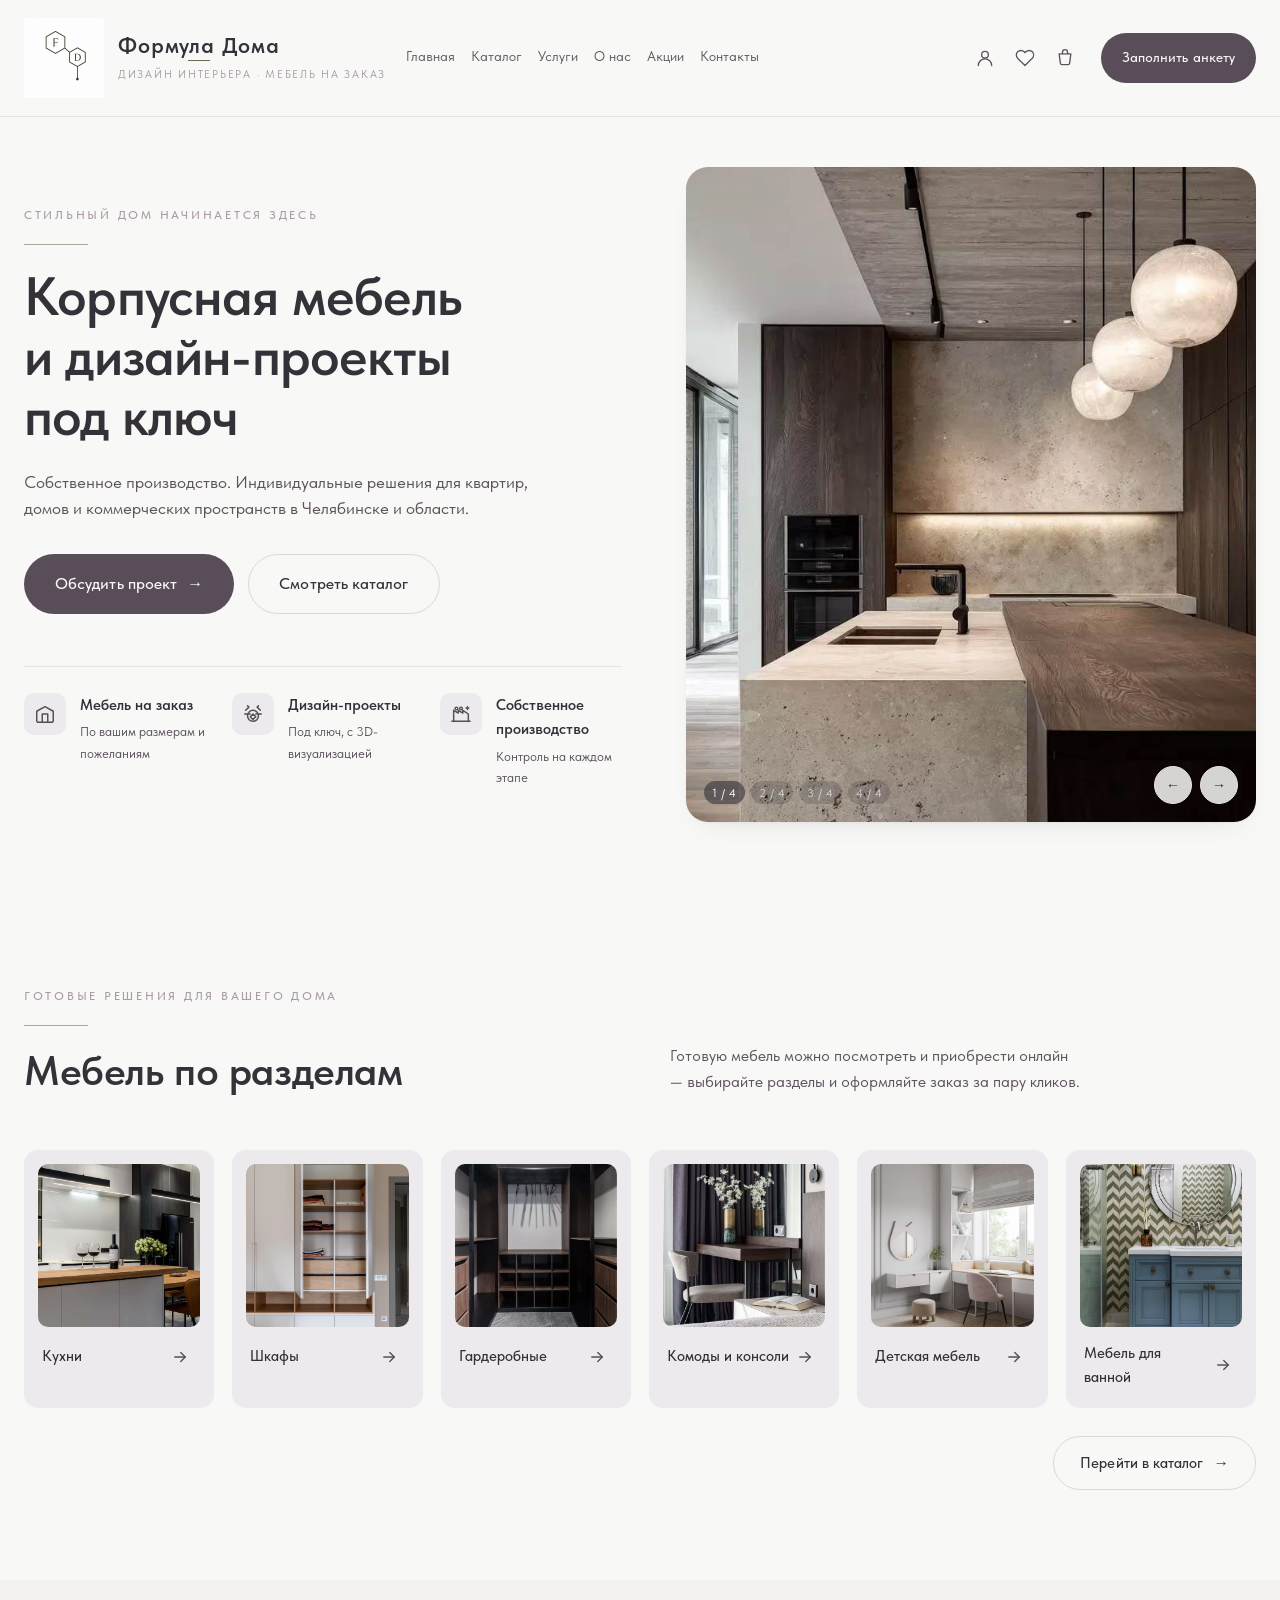
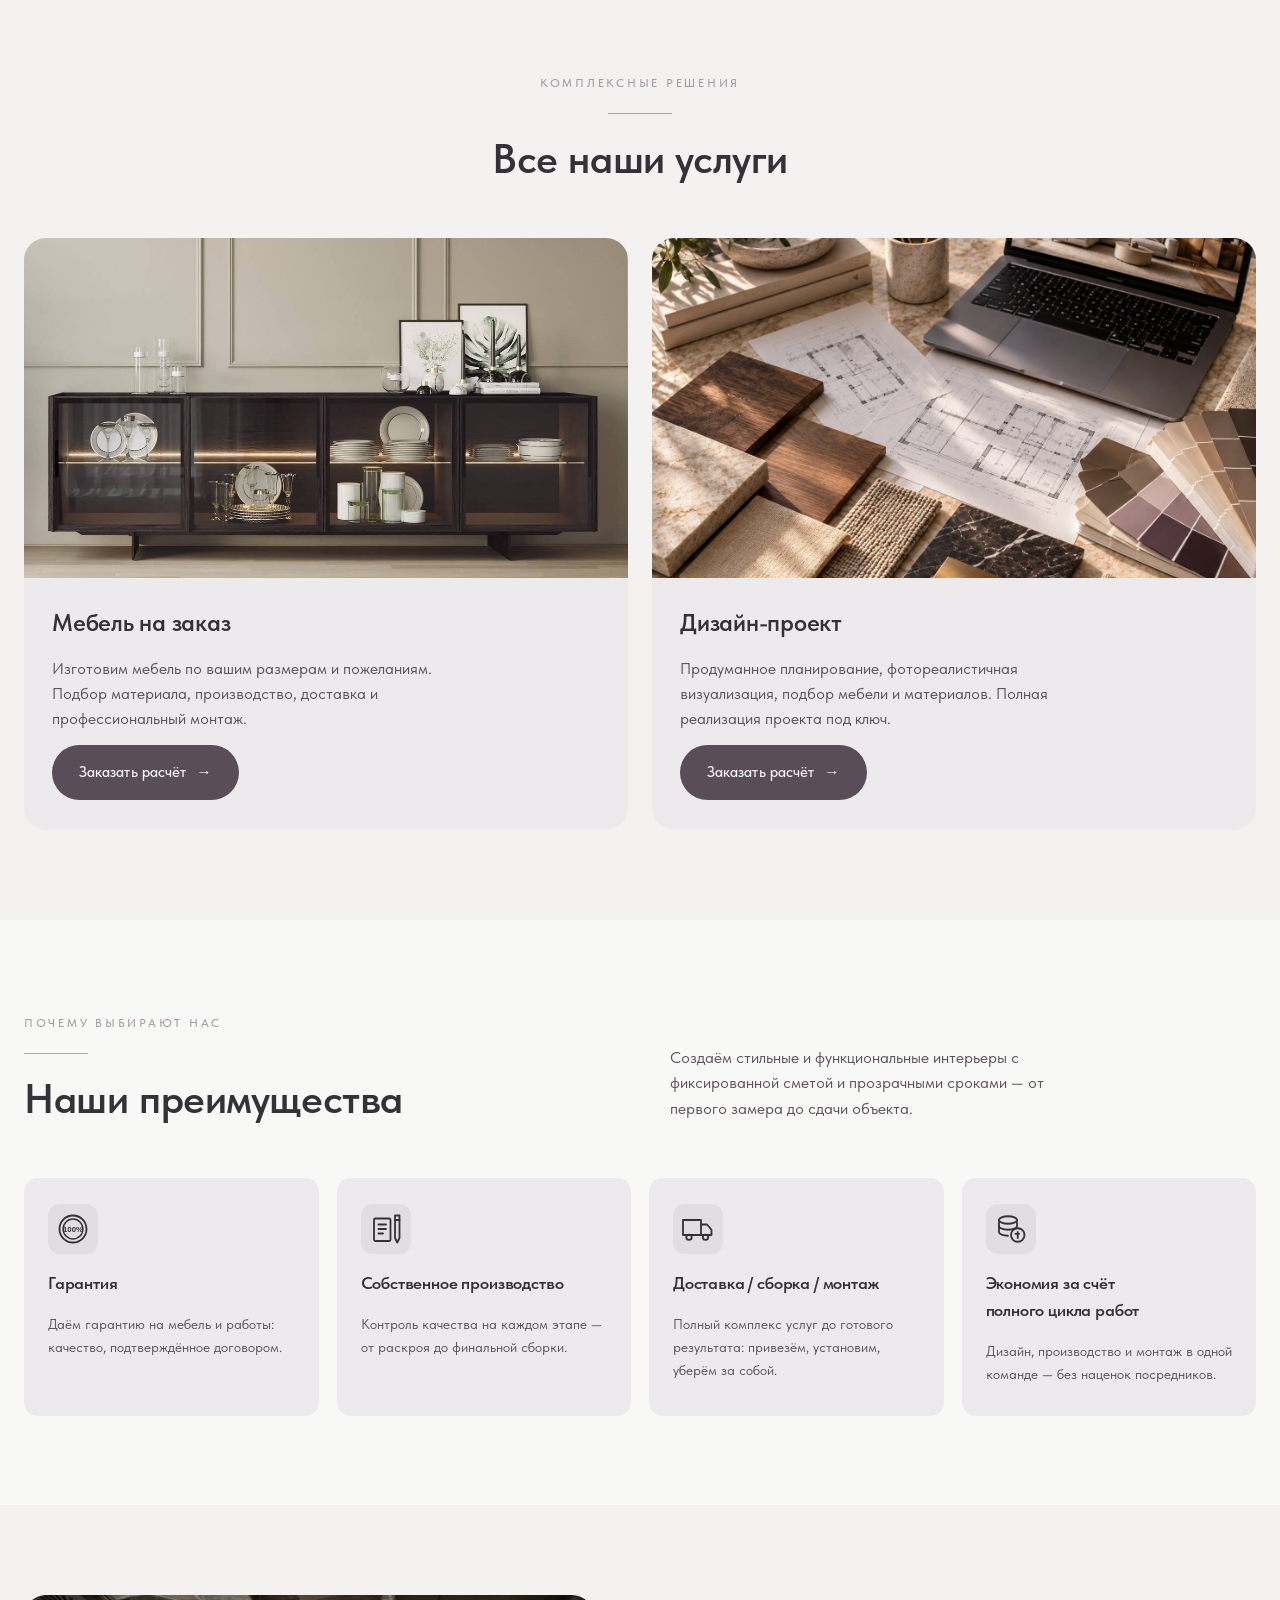
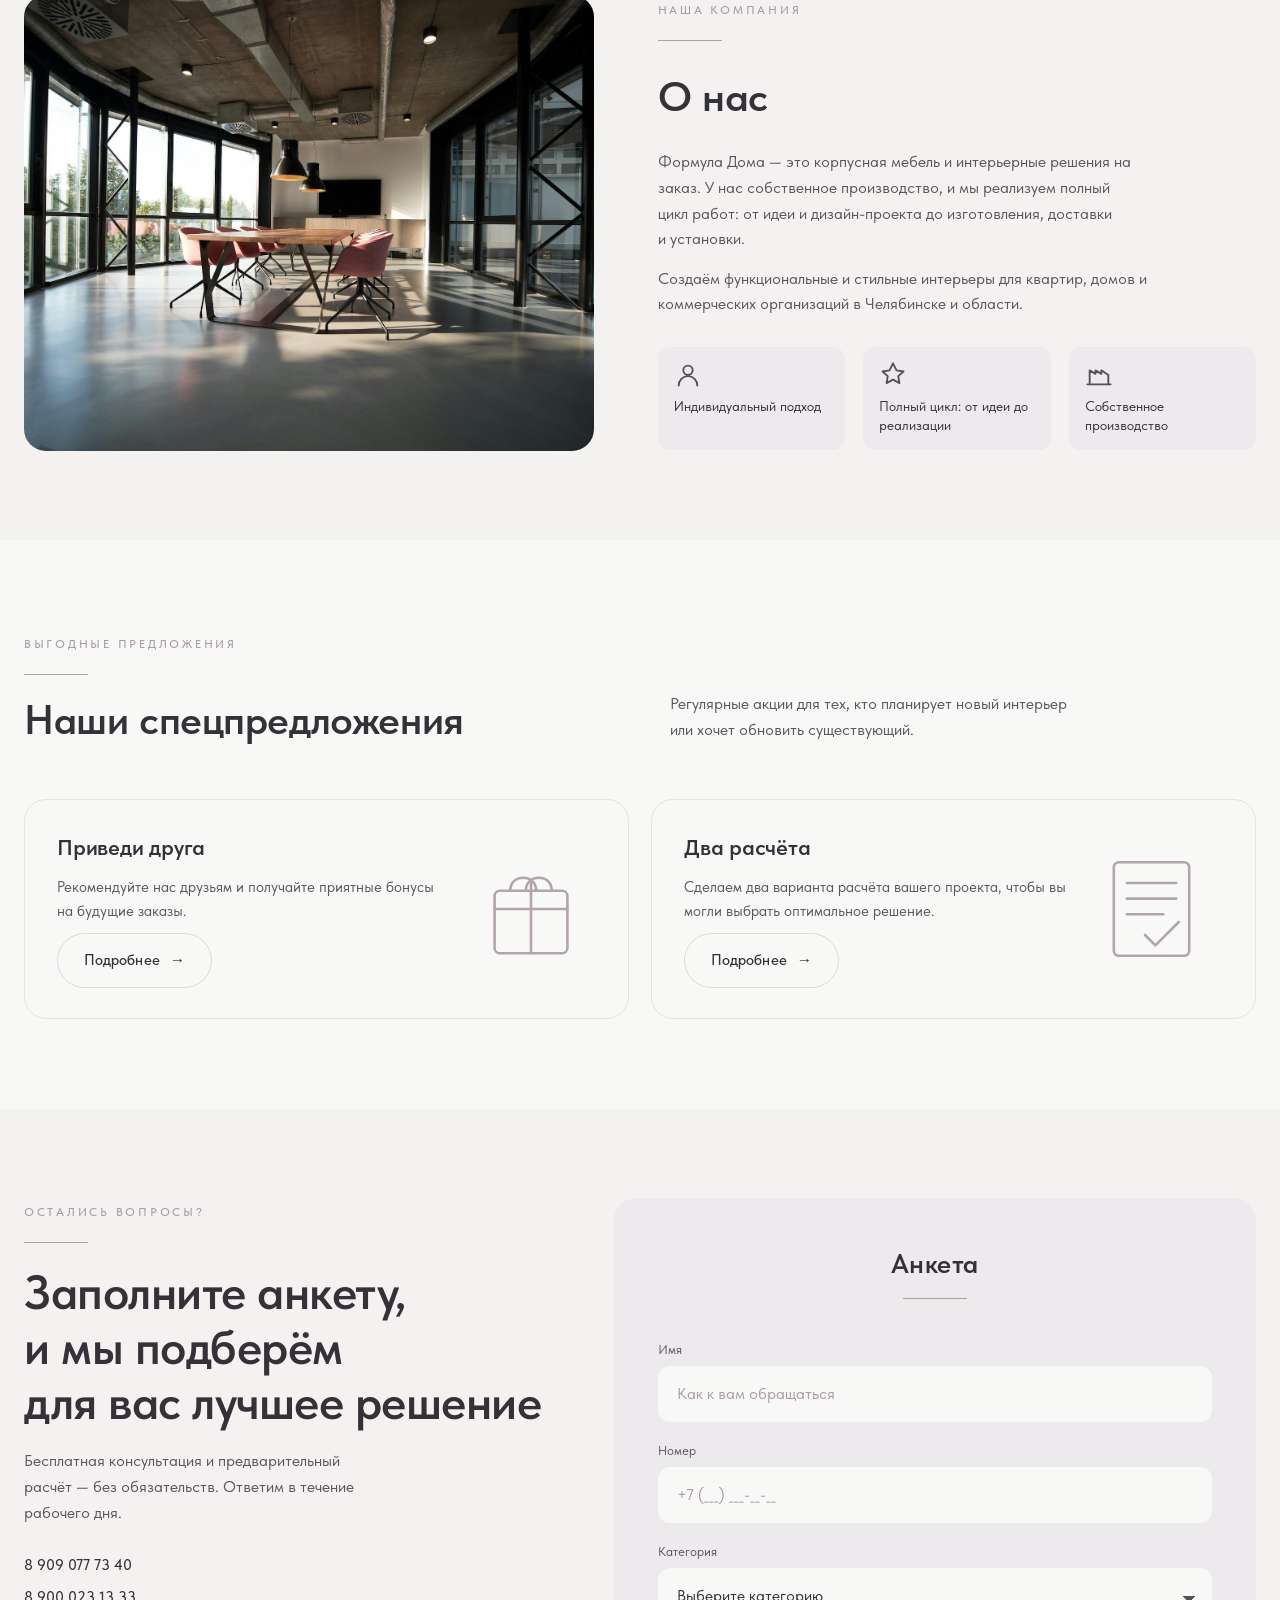
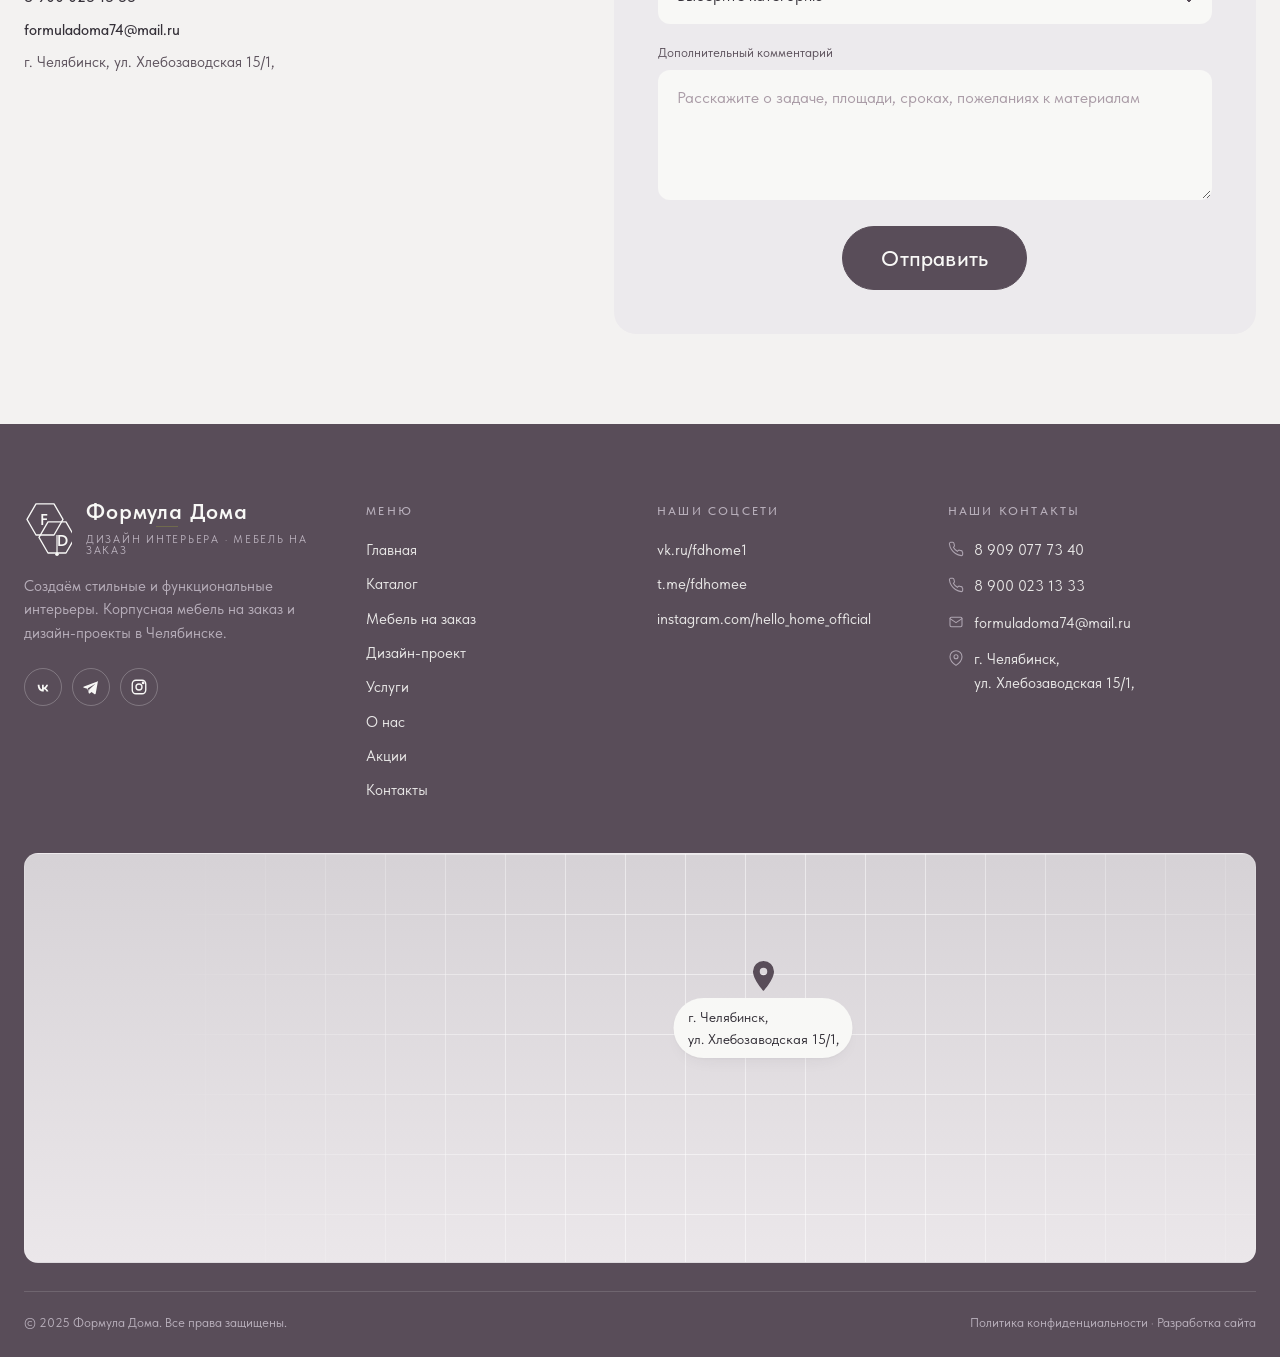
==== commit 63ba0036: "Демо-версия сайта Формула Дома" ====
--- a/index.html
+++ b/index.html
@@ -12,13 +12,13 @@
 <meta name="format-detection" content="telephone=no">
 <link rel="icon" type="image/png" href="assets/img/favicon.png">
 <link rel="preload" href="assets/fonts/TildaSans-VF.woff2" as="font" type="font/woff2" crossorigin>
-<link rel="stylesheet" href="assets/css/site.css?v=1">
+<link rel="stylesheet" href="assets/css/site.css?v=2">
 <meta name="robots" content="noindex, nofollow">
 <script>window.__DEMO__=true;</script>
 </head>
 <body>
 <section id="vb-f7k-root" class="vb-f7k" aria-labelledby="vb-f7k-hero-title">
- <!-- ================= HEADER ================= --> <header class="vb-f7k-header" id="vb-f7k-header"> <div class="vb-f7k-shell vb-f7k-header__top"> <a class="vb-f7k-logo" href="#vb-f7k-root" aria-label="Формула Дома — на главную"> <div class="vb-f7k-logo__mark" aria-hidden="true" style="display: inline-block; width: 80px; height: 92px; background-image: url(&quot;assets/img/logo.png&quot;); background-repeat: no-repeat; background-position: center center; background-size: contain;"></div> <span class="vb-f7k-logo__text"> <span class="vb-f7k-logo__name"><em>Формула Дома</em></span> <span class="vb-f7k-logo__sub">Дизайн интерьера · Мебель на заказ</span> </span> </a> <nav class="vb-f7k-nav" aria-label="Основная навигация"> <a href="#vb-f7k-hero">Главная</a> <a href="#vb-f7k-cats">Каталог</a> <a href="#vb-f7k-advantages">Услуги</a> <a href="#vb-f7k-about">О нас</a> <a href="#vb-f7k-offers">Акции</a> <a href="#vb-f7k-contacts">Контакты</a> <a href="#auth" class="vb-f7k-nav__auth" data-auth-open>Личный кабинет</a> </nav> <div class="vb-f7k-header__right"> <div class="vb-f7k-header__icons" aria-label="Личный кабинет"> <a class="vb-f7k-iconbtn" href="#auth" id="vb-f7k-auth-btn" data-auth-open aria-label="Авторизация"> <svg viewBox="0 0 24 24" fill="none" stroke="currentColor" stroke-width="1.6" stroke-linecap="round" stroke-linejoin="round" aria-hidden="true"><circle cx="12" cy="8" r="4"></circle><path d="M4 21c0-4.4 3.6-8 8-8s8 3.6 8 8"></path></svg> <span id="vb-f7k-auth-label">Авторизация</span> </a> <a class="vb-f7k-iconbtn" href="#vb-f7k-cats" aria-label="Избранное"> <svg viewBox="0 0 24 24" fill="none" stroke="currentColor" stroke-width="1.6" stroke-linecap="round" stroke-linejoin="round" aria-hidden="true"><path d="M20.8 4.6a5.5 5.5 0 0 0-7.8 0L12 5.6l-1-1a5.5 5.5 0 1 0-7.8 7.8l1 1L12 21l7.8-7.8 1-1a5.5 5.5 0 0 0 0-7.6z"></path></svg> <span>Избранное</span> </a> <a class="vb-f7k-iconbtn" href="#vb-f7k-anketa" aria-label="Корзина"> <svg viewBox="0 0 24 24" fill="none" stroke="currentColor" stroke-width="1.6" stroke-linecap="round" stroke-linejoin="round" aria-hidden="true"><path d="M5 7h14l-1.4 11.2a2 2 0 0 1-2 1.8H8.4a2 2 0 0 1-2-1.8L5 7z"></path><path d="M9 7V5a3 3 0 0 1 6 0v2"></path></svg> <span>Корзина</span> </a> </div> <a class="vb-f7k-btn vb-f7k-btn--primary" href="#vb-f7k-anketa"> <span class="t-btnflex__text">Заполнить анкету</span> </a> <button class="vb-f7k-burger" type="button" id="vb-f7k-burger" aria-label="Открыть меню" aria-expanded="false"> <span class="vb-f7k-burger__lines" aria-hidden="true"><i></i><i></i><i></i></span> </button> </div> </div> </header> <!-- ================= HERO ================= --> <section class="vb-f7k-hero" id="vb-f7k-hero" aria-labelledby="vb-f7k-hero-title"> <div class="vb-f7k-shell"> <div class="vb-f7k-hero__grid"> <div class="vb-f7k-hero__copy"> <span class="vb-f7k-eyebrow">Стильный дом начинается здесь</span> <span class="vb-f7k-rule"></span> <h1 class="vb-f7k-hero__title" id="vb-f7k-hero-title">Корпусная мебель<br>и дизайн-проекты<br>под ключ</h1> <p class="vb-f7k-hero__lead">Собственное производство. Индивидуальные решения для квартир, домов и коммерческих пространств в Челябинске и области.</p> <div class="vb-f7k-hero__actions"> <a class="vb-f7k-btn vb-f7k-btn--primary vb-f7k-btn--lg" href="#vb-f7k-anketa"> <span class="t-btnflex__text">Обсудить проект</span> <span class="vb-f7k-btn__arrow" aria-hidden="true">→</span> </a> <a class="vb-f7k-btn vb-f7k-btn--ghost vb-f7k-btn--lg" href="#vb-f7k-cats"> <span class="t-btnflex__text">Смотреть каталог</span> </a> </div> <div class="vb-f7k-hero__perks" data-reveal=""> <div class="vb-f7k-perk"> <span class="vb-f7k-perk__icon" aria-hidden="true"> <svg viewBox="0 0 24 24" fill="none" stroke="currentColor" stroke-width="1.6" stroke-linecap="round" stroke-linejoin="round"><path d="M3 9l9-5 9 5v10a2 2 0 0 1-2 2H5a2 2 0 0 1-2-2V9z"></path><path d="M9 21V12h6v9"></path></svg> </span> <div> <div class="vb-f7k-perk__title">Мебель на заказ</div> <div class="vb-f7k-perk__text">По вашим размерам и пожеланиям</div> </div> </div> <div class="vb-f7k-perk"> <span class="vb-f7k-perk__icon" aria-hidden="true"> <svg viewBox="0 0 24 24" fill="none" stroke="currentColor" stroke-width="1.6" stroke-linecap="round" stroke-linejoin="round"><path d="M6 3l1.5 1.5L4 8"></path><path d="M3 12h6"></path><path d="M18 3l-1.5 1.5L20 8"></path><path d="M21 12h-6"></path><circle cx="12" cy="14" r="6"></circle><path d="M12 18l-3-3 3-3 3 3z"></path></svg> </span> <div> <div class="vb-f7k-perk__title">Дизайн-проекты</div> <div class="vb-f7k-perk__text">Под ключ, с 3D-визуализацией</div> </div> </div> <div class="vb-f7k-perk"> <span class="vb-f7k-perk__icon" aria-hidden="true"> <svg viewBox="0 0 24 24" fill="none" stroke="currentColor" stroke-width="1.6" stroke-linecap="round" stroke-linejoin="round"><path d="M2 20h20"></path><path d="M4 20V8l5 3V8l5 3V8l6 4v8"></path><circle cx="7" cy="6" r="1.5"></circle><circle cx="12" cy="6" r="1.5"></circle><path d="M19 4v3"></path><path d="M17.5 5.5h3"></path></svg> </span> <div> <div class="vb-f7k-perk__title">Собственное производство</div> <div class="vb-f7k-perk__text">Контроль на каждом этапе</div> </div> </div> </div> </div> <div class="vb-f7k-hero__media"> <div class="vb-f7k-hero__slides" id="vb-f7k-slides" aria-hidden="true"> <div class="vb-f7k-hero__slide is-active"><img src="assets/img/img13.jpg" alt="Тёмная кухня с мраморным островом"></div> <div class="vb-f7k-hero__slide"><img src="assets/img/img05.jpg" alt="Врезной блок розеток в деревянной столешнице"></div> <div class="vb-f7k-hero__slide"><img src="assets/img/img09.jpg" alt="Ванная комната в пыльно-розовых тонах с мраморной консолью"></div> <div class="vb-f7k-hero__slide"><img alt="Спальня с красной люстрой и текстильным оформлением" src="assets/img/img07.jpg"></div> </div> <div class="vb-f7k-hero__dots" id="vb-f7k-dots" role="tablist" aria-label="Слайды"> <button class="vb-f7k-hero__dot is-active" type="button" data-slide="0" aria-label="Слайд 1">1 / 4</button> <button class="vb-f7k-hero__dot" type="button" data-slide="1" aria-label="Слайд 2">2 / 4</button> <button class="vb-f7k-hero__dot" type="button" data-slide="2" aria-label="Слайд 3">3 / 4</button> <button class="vb-f7k-hero__dot" type="button" data-slide="3" aria-label="Слайд 4">4 / 4</button> </div> <div class="vb-f7k-hero__nav" aria-label="Навигация по слайдам"> <button type="button" id="vb-f7k-prev" aria-label="Предыдущий">←</button> <button type="button" id="vb-f7k-next" aria-label="Следующий">→</button> </div> </div> </div> </div> </section> <!-- ================= CATEGORIES ================= --> <section class="vb-f7k-section" id="vb-f7k-cats" aria-labelledby="vb-f7k-cats-title"> <div class="vb-f7k-shell"> <div class="vb-f7k-section__head" data-reveal=""> <div> <span class="vb-f7k-eyebrow">Готовые решения для вашего дома</span> <span class="vb-f7k-rule"></span> <h2 class="vb-f7k-section__title" id="vb-f7k-cats-title">Мебель по разделам</h2> </div> <p class="vb-f7k-section__text">Готовую мебель можно посмотреть и приобрести онлайн — выбирайте разделы и оформляйте заказ за пару кликов.</p> </div> <div class="vb-f7k-cats"> <a class="vb-f7k-cat" href="#vb-f7k-anketa" data-reveal=""> <div class="vb-f7k-cat__img"><img src="assets/img/img12.jpg" alt="Кухни" loading="lazy"></div> <div class="vb-f7k-cat__row"> <span class="vb-f7k-cat__name">Кухни</span> <span class="vb-f7k-cat__arrow" aria-hidden="true"><svg viewBox="0 0 24 24" fill="none" stroke="currentColor" stroke-width="1.8" stroke-linecap="round" stroke-linejoin="round"><path d="M5 12h14"></path><path d="M13 6l6 6-6 6"></path></svg></span> </div> </a> <a class="vb-f7k-cat" href="#vb-f7k-anketa" data-reveal=""> <div class="vb-f7k-cat__img"><img src="assets/img/img01.jpg" alt="Шкафы" loading="lazy"></div> <div class="vb-f7k-cat__row"> <span class="vb-f7k-cat__name">Шкафы</span> <span class="vb-f7k-cat__arrow" aria-hidden="true"><svg viewBox="0 0 24 24" fill="none" stroke="currentColor" stroke-width="1.8" stroke-linecap="round" stroke-linejoin="round"><path d="M5 12h14"></path><path d="M13 6l6 6-6 6"></path></svg></span> </div> </a> <a class="vb-f7k-cat" href="#vb-f7k-anketa" data-reveal=""> <div class="vb-f7k-cat__img"><img src="assets/img/img03.jpg" alt="Гардеробные" loading="lazy"></div> <div class="vb-f7k-cat__row"> <span class="vb-f7k-cat__name">Гардеробные</span> <span class="vb-f7k-cat__arrow" aria-hidden="true"><svg viewBox="0 0 24 24" fill="none" stroke="currentColor" stroke-width="1.8" stroke-linecap="round" stroke-linejoin="round"><path d="M5 12h14"></path><path d="M13 6l6 6-6 6"></path></svg></span> </div> </a> <a class="vb-f7k-cat" href="#vb-f7k-anketa" data-reveal=""> <div class="vb-f7k-cat__img"><img src="assets/img/img08.jpg" alt="Комоды и консоли" loading="lazy"></div> <div class="vb-f7k-cat__row"> <span class="vb-f7k-cat__name">Комоды и консоли</span> <span class="vb-f7k-cat__arrow" aria-hidden="true"><svg viewBox="0 0 24 24" fill="none" stroke="currentColor" stroke-width="1.8" stroke-linecap="round" stroke-linejoin="round"><path d="M5 12h14"></path><path d="M13 6l6 6-6 6"></path></svg></span> </div> </a> <a class="vb-f7k-cat" href="#vb-f7k-anketa" data-reveal=""> <div class="vb-f7k-cat__img"><img src="assets/img/img11.jpg" alt="Детская мебель" loading="lazy"></div> <div class="vb-f7k-cat__row"> <span class="vb-f7k-cat__name">Детская мебель</span> <span class="vb-f7k-cat__arrow" aria-hidden="true"><svg viewBox="0 0 24 24" fill="none" stroke="currentColor" stroke-width="1.8" stroke-linecap="round" stroke-linejoin="round"><path d="M5 12h14"></path><path d="M13 6l6 6-6 6"></path></svg></span> </div> </a> <a class="vb-f7k-cat" href="#vb-f7k-anketa" data-reveal=""> <div class="vb-f7k-cat__img"><img src="assets/img/img14.jpg" alt="Мебель для ванной" loading="lazy"></div> <div class="vb-f7k-cat__row"> <span class="vb-f7k-cat__name">Мебель для ванной</span> <span class="vb-f7k-cat__arrow" aria-hidden="true"><svg viewBox="0 0 24 24" fill="none" stroke="currentColor" stroke-width="1.8" stroke-linecap="round" stroke-linejoin="round"><path d="M5 12h14"></path><path d="M13 6l6 6-6 6"></path></svg></span> </div> </a> </div> <div style="text-align:right; margin-top: 28px;"> <a class="vb-f7k-btn vb-f7k-btn--ghost" href="#vb-f7k-anketa"> <span class="t-btnflex__text">Перейти в каталог</span> <span class="vb-f7k-btn__arrow" aria-hidden="true">→</span> </a> </div> </div> </section> <!-- ================= SERVICES (big) ================= --> <section class="vb-f7k-section vb-f7k-section--alt" id="vb-f7k-services" aria-labelledby="vb-f7k-services-title"> <div class="vb-f7k-shell"> <div class="vb-f7k-section__head vb-f7k-section__head--center" data-reveal=""> <div> <span class="vb-f7k-eyebrow">Комплексные решения</span> <span class="vb-f7k-rule vb-f7k-rule--center"></span> <h2 class="vb-f7k-section__title" id="vb-f7k-services-title" style="max-width:none;">Все наши услуги</h2> </div> </div> <div class="vb-f7k-services"> <article class="vb-f7k-svc" data-reveal=""> <div class="vb-f7k-svc__img"><img src="assets/img/img02.jpg" alt="Мебель на заказ в современном интерьере" loading="lazy"></div> <div class="vb-f7k-svc__body"> <h3 class="vb-f7k-svc__title">Мебель на заказ</h3> <p class="vb-f7k-svc__text">Изготовим мебель по вашим размерам и пожеланиям. Подбор материала, производство, доставка и профессиональный монтаж.</p> <a class="vb-f7k-btn vb-f7k-btn--primary vb-f7k-svc__more" href="#vb-f7k-anketa"> <span class="t-btnflex__text">Заказать расчёт</span> <span class="vb-f7k-btn__arrow" aria-hidden="true">→</span> </a> </div> </article> <article class="vb-f7k-svc" data-reveal=""> <div class="vb-f7k-svc__img"><img alt="Дизайнер за работой над проектом" loading="lazy" src="assets/img/img06.jpg"></div> <div class="vb-f7k-svc__body"> <h3 class="vb-f7k-svc__title">Дизайн-проект</h3> <p class="vb-f7k-svc__text">Продуманное планирование, фотореалистичная визуализация, подбор мебели и материалов. Полная реализация проекта под ключ.</p> <a class="vb-f7k-btn vb-f7k-btn--primary vb-f7k-svc__more" href="#vb-f7k-anketa"> <span class="t-btnflex__text">Заказать расчёт</span> <span class="vb-f7k-btn__arrow" aria-hidden="true">→</span> </a> </div> </article> </div> </div> </section> <!-- ================= ADVANTAGES ================= --> <section class="vb-f7k-section" id="vb-f7k-advantages" aria-labelledby="vb-f7k-advantages-title"> <div class="vb-f7k-shell"> <div class="vb-f7k-section__head" data-reveal=""> <div> <span class="vb-f7k-eyebrow">Почему выбирают нас</span> <span class="vb-f7k-rule"></span> <h2 class="vb-f7k-section__title" id="vb-f7k-advantages-title">Наши преимущества</h2> </div> <p class="vb-f7k-section__text">Создаём стильные и функциональные интерьеры с фиксированной сметой и прозрачными сроками — от первого замера до сдачи объекта.</p> </div> <div class="vb-f7k-advantages"> <div class="vb-f7k-adv" data-reveal=""> <span class="vb-f7k-adv__icon" aria-hidden="true"><svg viewBox="0 0 24 24" fill="none" stroke="currentColor" stroke-width="1.5" stroke-linecap="round" stroke-linejoin="round"><circle cx="12" cy="12" r="9"/><circle cx="12" cy="12" r="6.6" stroke-width="1"/><text x="12" y="13.9" text-anchor="middle" font-size="5.2" font-weight="700" fill="currentColor" stroke="none" font-family="Arial,sans-serif">100%</text></svg></span> <h3 class="vb-f7k-adv__title">Гарантия</h3> <p class="vb-f7k-adv__text">Даём гарантию на мебель и работы: качество, подтверждённое договором.</p> </div> <div class="vb-f7k-adv" data-reveal=""> <span class="vb-f7k-adv__icon" aria-hidden="true"><svg viewBox="0 0 24 24" fill="none" stroke="currentColor" stroke-width="1.5" stroke-linecap="round" stroke-linejoin="round"><rect x="4" y="5" width="11" height="15" rx="1"/><path d="M7 9h5M7 12h5M7 15h3"/><path d="M18 3v15l1.5 3 1.5-3V3z"/><path d="M18 6h3"/></svg></span> <h3 class="vb-f7k-adv__title">Собственное производство</h3> <p class="vb-f7k-adv__text">Контроль качества на каждом этапе — от раскроя до финальной сборки.</p> </div> <div class="vb-f7k-adv" data-reveal=""> <span class="vb-f7k-adv__icon" aria-hidden="true"><svg viewBox="0 0 24 24" fill="none" stroke="currentColor" stroke-width="1.5" stroke-linecap="round" stroke-linejoin="round"><path d="M2 6h12v10H2z"/><path d="M14 9h4l3 3.5V16h-7"/><circle cx="6" cy="17.5" r="1.8"/><circle cx="17" cy="17.5" r="1.8"/></svg></span> <h3 class="vb-f7k-adv__title">Доставка / сборка / монтаж</h3> <p class="vb-f7k-adv__text">Полный комплекс услуг до готового результата: привезём, установим, уберём за собой.</p> </div> <div class="vb-f7k-adv" data-reveal=""> <span class="vb-f7k-adv__icon" aria-hidden="true"><svg viewBox="0 0 24 24" fill="none" stroke="currentColor" stroke-width="1.5" stroke-linecap="round" stroke-linejoin="round"><ellipse cx="10" cy="6" rx="6" ry="2.5"/><path d="M4 6v4c0 1.4 2.7 2.5 6 2.5s6-1.1 6-2.5V6"/><path d="M4 10v4c0 1.4 2.7 2.5 6 2.5"/><circle cx="16.5" cy="16" r="4.5"/><path d="M16.5 14v4M15 15.2h2.4"/></svg></span> <h3 class="vb-f7k-adv__title">Экономия за счёт полного цикла работ</h3> <p class="vb-f7k-adv__text">Дизайн, производство и монтаж в одной команде — без наценок посредников.</p> </div> </div> </div> </section> <!-- ================= ABOUT ================= --> <section class="vb-f7k-section vb-f7k-section--alt" id="vb-f7k-about" aria-labelledby="vb-f7k-about-title"> <div class="vb-f7k-shell"> <div class="vb-f7k-about"> <div class="vb-f7k-about__media" data-reveal=""> <img src="assets/img/img10.jpg" alt="Современный офис и шоурум Формула Дома"> </div> <div data-reveal=""> <span class="vb-f7k-eyebrow">Наша компания</span> <span class="vb-f7k-rule"></span> <h2 class="vb-f7k-about__title" id="vb-f7k-about-title">О нас</h2> <p class="vb-f7k-about__text">Формула Дома — это корпусная мебель и интерьерные решения на заказ. У нас собственное производство, и мы реализуем полный цикл работ: от идеи и дизайн-проекта до изготовления, доставки и установки.</p> <p class="vb-f7k-about__text" style="margin-top:14px;">Создаём функциональные и стильные интерьеры для квартир, домов и коммерческих организаций в Челябинске и области.</p> <div class="vb-f7k-about__features"> <div class="vb-f7k-about__feature"> <svg viewBox="0 0 24 24" fill="none" stroke="currentColor" stroke-width="1.6" stroke-linecap="round" stroke-linejoin="round" aria-hidden="true"><circle cx="12" cy="8" r="4"></circle><path d="M4 21c0-4.4 3.6-8 8-8s8 3.6 8 8"></path></svg> <span>Индивидуальный подход</span> </div> <div class="vb-f7k-about__feature"> <svg viewBox="0 0 24 24" fill="none" stroke="currentColor" stroke-width="1.6" stroke-linecap="round" stroke-linejoin="round" aria-hidden="true"><path d="M12 2l3 6 6 1-4.5 4 1 6L12 16l-5.5 3 1-6L3 9l6-1z"></path></svg> <span>Полный цикл: от идеи до реализации</span> </div> <div class="vb-f7k-about__feature"> <svg viewBox="0 0 24 24" fill="none" stroke="currentColor" stroke-width="1.6" stroke-linecap="round" stroke-linejoin="round" aria-hidden="true"><path d="M2 20h20"></path><path d="M4 20V8l5 3V8l5 3V8l6 4v8"></path></svg> <span>Собственное производство</span> </div> </div> </div> </div> </div> </section> <!-- ================= SPECIAL OFFERS + ANKETA HEADER ================= --> <section class="vb-f7k-section" id="vb-f7k-offers" aria-labelledby="vb-f7k-offers-title"> <div class="vb-f7k-shell"> <div class="vb-f7k-section__head" data-reveal=""> <div> <span class="vb-f7k-eyebrow">Выгодные предложения</span> <span class="vb-f7k-rule"></span> <h2 class="vb-f7k-section__title" id="vb-f7k-offers-title">Наши спецпредложения</h2> </div> <p class="vb-f7k-section__text">Регулярные акции для тех, кто планирует новый интерьер или хочет обновить существующий.</p> </div> <div class="vb-f7k-offers"> <article class="vb-f7k-offer" data-reveal=""> <div class="vb-f7k-offer__copy"> <h3 class="vb-f7k-offer__title">Приведи друга</h3> <p class="vb-f7k-offer__text">Рекомендуйте нас друзьям и получайте приятные бонусы на будущие заказы.</p> <a class="vb-f7k-btn vb-f7k-btn--ghost vb-f7k-offer__more" href="#vb-f7k-anketa"><span class="t-btnflex__text">Подробнее</span><span class="vb-f7k-btn__arrow" aria-hidden="true">→</span></a> </div> <div class="vb-f7k-offer__deco" aria-hidden="true"> <svg viewBox="0 0 100 100" fill="none" stroke="currentColor" stroke-width="2" stroke-linecap="round" stroke-linejoin="round"> <rect x="22" y="36" width="56" height="48" rx="4"></rect> <path d="M22 50h56"></path> <path d="M50 36v48"></path> <path d="M34 36c0-6 4-10 10-10s10 4 10 10"></path> <path d="M46 36c0-6 4-10 10-10s10 4 10 10"></path> <path d="M50 30v6"></path> </svg> </div> </article> <article class="vb-f7k-offer" data-reveal=""> <div class="vb-f7k-offer__copy"> <h3 class="vb-f7k-offer__title">Два расчёта</h3> <p class="vb-f7k-offer__text">Сделаем два варианта расчёта вашего проекта, чтобы вы могли выбрать оптимальное решение.</p> <a class="vb-f7k-btn vb-f7k-btn--ghost vb-f7k-offer__more" href="#vb-f7k-anketa"><span class="t-btnflex__text">Подробнее</span><span class="vb-f7k-btn__arrow" aria-hidden="true">→</span></a> </div> <div class="vb-f7k-offer__deco" aria-hidden="true"> <svg viewBox="0 0 100 100" fill="none" stroke="currentColor" stroke-width="2" stroke-linecap="round" stroke-linejoin="round"> <rect x="16" y="14" width="58" height="72" rx="4"></rect> <path d="M26 30h38"></path> <path d="M26 42h38"></path> <path d="M26 54h28"></path> <path d="M40 70l8 8 18-18"></path> </svg> </div> </article> </div> </div> </section> <!-- ================= ANKETA ================= --> <section class="vb-f7k-section vb-f7k-section--alt" id="vb-f7k-anketa" aria-labelledby="vb-f7k-anketa-title"> <div class="vb-f7k-shell"> <div class="vb-f7k-anketa__inner"> <div data-reveal=""> <span class="vb-f7k-eyebrow">Остались вопросы?</span> <span class="vb-f7k-rule"></span> <h2 class="vb-f7k-anketa__title" id="vb-f7k-anketa-title"><p>Заполните анкету,</p><p>и&nbsp;мы&nbsp;подберём</p><p>для вас лучшее решение</p></h2> <p class="vb-f7k-anketa__text">Бесплатная консультация и предварительный расчёт — без обязательств. Ответим в течение рабочего дня.</p> <div class="vb-f7k-anketa__contacts"> <a href="tel:+79090777340">8 909 077 73 40</a> <a href="tel:+79000231333">8 900 023 13 33</a> <a href="mailto:formuladoma74@mail.ru">formuladoma74@mail.ru</a> <span>г. Челябинск, ул. Хлебозаводская 15/1,</span> </div> </div> <form id="vb-f7k-form" name="vb-f7k-form" class="vb-f7k-form" action="/api/lead" method="post" data-inputbox=".vb-f7k-inputbox" novalidate=""> <div class="js-errorbox-all" style="display: none"><div class="js-rule-error-all"></div></div> <div class="vb-f7k-form__head"> <h3 class="vb-f7k-form__title">Анкета</h3> <span class="vb-f7k-rule vb-f7k-rule--center" style="margin-top:12px;"></span> </div> <div class="vb-f7k-inputbox"> <label for="vb-f7k-name">Имя</label> <input type="text" id="vb-f7k-name" name="name" class="js-tilda-rule" data-tilda-req="1" data-tilda-rule-minlength="2" placeholder="Как к вам обращаться" autocomplete="name"> <div class="t-input-error"></div> </div> <div class="vb-f7k-inputbox"> <label for="vb-f7k-phone">Номер</label> <input type="tel" id="vb-f7k-phone" name="phone" class="js-tilda-rule js-tilda-mask" data-tilda-req="1" data-tilda-rule="phone" data-tilda-mask="+7 (999) 999-99-99" placeholder="+7 (___) ___-__-__" autocomplete="tel"> <div class="t-input-error"></div> </div> <div class="vb-f7k-inputbox"> <label for="vb-f7k-category">Категория</label> <select id="vb-f7k-category" name="category" class="js-tilda-rule" data-tilda-req="1"> <option value="" disabled="" selected="" hidden="">Выберите категорию</option> <option value="Готовая мебель">Готовая мебель</option> <option value="Мебель на заказ">Мебель на заказ</option> <option value="Дизайн-проект">Дизайн-проект</option> </select> <div class="t-input-error"></div> </div> <div class="vb-f7k-inputbox"> <label for="vb-f7k-comment">Дополнительный комментарий</label> <textarea id="vb-f7k-comment" name="comment" placeholder="Расскажите о задаче, площади, сроках, пожеланиях к материалам"></textarea> <div class="t-input-error"></div> </div> <div class="vb-f7k-hp" aria-hidden="true"><label>Website<input type="text" name="website" tabindex="-1" autocomplete="off"></label></div><div class="vb-f7k-form__error" role="alert" hidden></div> <div class="vb-f7k-form__submit"> <button type="submit" class="t-submit t-btnflex t-btnflex_lg"> <span class="t-btnflex__text">Отправить</span> </button> </div> <div class="js-successbox t-form__successbox" tabindex="-1" style="display: none"> <h3>Заявка отправлена</h3> <p>Спасибо! Мы свяжемся с вами в ближайшее рабочее время, чтобы обсудить проект.</p> </div> </form> </div> </div> </section> <!-- ================= FOOTER ================= --> <footer class="vb-f7k-footer" id="vb-f7k-contacts" aria-labelledby="vb-f7k-footer-title"> <div class="vb-f7k-shell"> <div class="vb-f7k-footer__top"> <div> <a class="vb-f7k-logo vb-f7k-footer__brand" href="#vb-f7k-root"> <svg class="vb-f7k-logo__mark" viewBox="0 0 80 92" fill="none" aria-hidden="true"> <polygon points="20,4 50,4 65,30 50,56 20,56 5,30" stroke="#F8F8F6" stroke-width="2.2" fill="none" stroke-linejoin="round"></polygon> <text x="27" y="40" font-family="var(--t-headline-font, serif)" font-size="26" font-weight="600" fill="#F8F8F6">F</text> <polygon points="40,46 70,46 85,72 70,98 40,98 25,72" transform="translate(0,-12)" stroke="#F8F8F6" stroke-width="2.2" fill="none" stroke-linejoin="round"></polygon> <text x="55" y="74" font-family="var(--t-headline-font, serif)" font-size="26" font-weight="600" fill="#F8F8F6">D</text> <line x1="55" y1="56" x2="55" y2="86" stroke="#F8F8F6" stroke-width="2"></line> <circle cx="55" cy="88" r="3" fill="#F8F8F6"></circle> </svg> <span class="vb-f7k-logo__text"> <span class="vb-f7k-logo__name" id="vb-f7k-footer-title"><em>Формула Дома</em></span> <span class="vb-f7k-logo__sub">Дизайн интерьера · Мебель на заказ</span> </span> </a> <p class="vb-f7k-footer__about">Создаём стильные и функциональные интерьеры. Корпусная мебель на заказ и дизайн-проекты в Челябинске.</p> <div class="vb-f7k-footer__socials"> <a href="#" aria-label="ВКонтакте"><svg viewBox="0 0 24 24" fill="currentColor" aria-hidden="true"><path d="M12.5 18c-5 0-7.4-3.4-7.6-9.1h2.4c.1 4.2 1.9 6 3.4 6.4V8.9h2.3v3.6c1.4-.2 2.9-1.8 3.4-3.6h2.3c-.4 2.2-1.9 3.9-3 4.6 1.1.6 2.8 2 3.5 4.5h-2.5c-.5-1.5-1.8-2.7-3.6-2.9v2.9h-.6z"></path></svg></a> <a href="#" aria-label="Telegram"><svg viewBox="0 0 24 24" fill="currentColor" aria-hidden="true"><path d="M21.4 4.2L2.7 11.4c-1.2.5-1.2 1.2-.2 1.5l4.7 1.5 1.8 5.6c.2.6.4.8.8.8.4 0 .6-.2.9-.4l2-1.9 4.1 3c.7.4 1.3.2 1.5-.7L21 5.6c.3-1.1-.4-1.6-1.1-1.4zM18 7.7l-8.4 7.6-.3 3.2-1.5-4.7 10.2-6.1z"></path></svg></a> <a href="#" aria-label="Instagram"><svg viewBox="0 0 24 24" fill="none" stroke="currentColor" stroke-width="1.8" aria-hidden="true"><rect x="3" y="3" width="18" height="18" rx="5"></rect><circle cx="12" cy="12" r="4"></circle><circle cx="17.5" cy="6.5" r="1" fill="currentColor"></circle></svg></a> </div> </div> <div> <h3>Меню</h3> <ul> <li><a href="#vb-f7k-hero">Главная</a></li> <li><a href="#vb-f7k-cats">Каталог</a></li> <li><a href="#vb-f7k-services">Мебель на заказ</a></li> <li><a href="#vb-f7k-services">Дизайн-проект</a></li> <li><a href="#vb-f7k-advantages">Услуги</a></li> <li><a href="#vb-f7k-about">О нас</a></li> <li><a href="#vb-f7k-offers">Акции</a></li> <li><a href="#vb-f7k-contacts">Контакты</a></li> </ul> </div> <div> <h3>Наши соцсети</h3> <ul> <li><a href="#">vk.ru/fdhome1</a></li> <li><a href="#">t.me/fdhomee</a></li> <li><a href="#">instagram.com/hello_home_official</a></li> </ul> </div> <div class="vb-f7k-footer__contacts"> <h3>Наши контакты</h3> <ul> <li><a href="tel:+79090777340"><svg viewBox="0 0 24 24" fill="none" stroke="currentColor" stroke-width="1.6" stroke-linecap="round" stroke-linejoin="round" aria-hidden="true"><path d="M22 16.9v3a2 2 0 0 1-2.2 2 19.7 19.7 0 0 1-8.6-3.1 19.5 19.5 0 0 1-6-6 19.7 19.7 0 0 1-3.1-8.7A2 2 0 0 1 4.1 2H7a2 2 0 0 1 2 1.7c.1.9.3 1.7.6 2.5a2 2 0 0 1-.5 2.1L8 9.5a16 16 0 0 0 6 6l1.2-1.2a2 2 0 0 1 2.1-.5c.8.3 1.6.5 2.5.6a2 2 0 0 1 1.7 2z"></path></svg> 8 909 077 73 40</a></li> <li><a href="tel:+79000231333"><svg viewBox="0 0 24 24" fill="none" stroke="currentColor" stroke-width="1.6" stroke-linecap="round" stroke-linejoin="round" aria-hidden="true"><path d="M22 16.9v3a2 2 0 0 1-2.2 2 19.7 19.7 0 0 1-8.6-3.1 19.5 19.5 0 0 1-6-6 19.7 19.7 0 0 1-3.1-8.7A2 2 0 0 1 4.1 2H7a2 2 0 0 1 2 1.7c.1.9.3 1.7.6 2.5a2 2 0 0 1-.5 2.1L8 9.5a16 16 0 0 0 6 6l1.2-1.2a2 2 0 0 1 2.1-.5c.8.3 1.6.5 2.5.6a2 2 0 0 1 1.7 2z"></path></svg> 8 900 023 13 33</a></li> <li><a href="mailto:formuladoma74@mail.ru"><svg viewBox="0 0 24 24" fill="none" stroke="currentColor" stroke-width="1.6" stroke-linecap="round" stroke-linejoin="round" aria-hidden="true"><rect x="3" y="5" width="18" height="14" rx="2"></rect><path d="M3 7l9 6 9-6"></path></svg> formuladoma74@mail.ru</a></li> <li><a href="#vb-f7k-contacts"><svg viewBox="0 0 24 24" fill="none" stroke="currentColor" stroke-width="1.6" stroke-linecap="round" stroke-linejoin="round" aria-hidden="true"><path d="M21 10c0 7-9 13-9 13S3 17 3 10a9 9 0 1 1 18 0z"></path><circle cx="12" cy="10" r="3"></circle></svg> г. Челябинск,<br>ул. Хлебозаводская 15/1,</a></li> </ul> </div> </div> <div class="vb-f7k-footer__map" aria-hidden="true"> <div class="vb-f7k-footer__map-pin"> <svg viewBox="0 0 24 24" fill="currentColor"><path d="M12 2a7 7 0 0 0-7 7c0 5.3 7 13 7 13s7-7.7 7-13a7 7 0 0 0-7-7zm0 9.5a2.5 2.5 0 1 1 0-5 2.5 2.5 0 0 1 0 5z"></path></svg> <span class="vb-f7k-footer__map-label">г. Челябинск,<br>ул. Хлебозаводская 15/1,</span> </div> </div> <div class="vb-f7k-footer__bottom"> <span>© 2025 Формула Дома. Все права защищены.</span> <span><a href="#">Политика конфиденциальности</a> · <a href="#">Разработка сайта</a></span> </div> </div> </footer>
+ <!-- ================= HEADER ================= --> <header class="vb-f7k-header" id="vb-f7k-header"> <div class="vb-f7k-shell vb-f7k-header__top"> <a class="vb-f7k-logo" href="#vb-f7k-root" aria-label="Формула Дома — на главную"> <div class="vb-f7k-logo__mark" aria-hidden="true" style="display: inline-block; width: 80px; height: 92px; background-image: url(&quot;assets/img/logo.png&quot;); background-repeat: no-repeat; background-position: center center; background-size: contain;"></div> <span class="vb-f7k-logo__text"> <span class="vb-f7k-logo__name"><em>Формула Дома</em></span> <span class="vb-f7k-logo__sub">Дизайн интерьера · Мебель на заказ</span> </span> </a> <nav class="vb-f7k-nav" id="vb-f7k-nav" aria-label="Основная навигация"> <a href="#vb-f7k-hero">Главная</a> <a href="#vb-f7k-cats">Каталог</a> <a href="#vb-f7k-advantages">Услуги</a> <a href="#vb-f7k-about">О нас</a> <a href="#vb-f7k-offers">Акции</a> <a href="#vb-f7k-contacts">Контакты</a> <a href="#auth" class="vb-f7k-nav__auth" data-auth-open>Личный кабинет</a> <div class="vb-f7k-nav__extra"><a class="vb-f7k-btn vb-f7k-btn--primary" href="#vb-f7k-anketa">Заполнить анкету</a><div class="vb-f7k-nav__phones"><a href="tel:+79090777340">8 909 077 73 40</a><a href="tel:+79000231333">8 900 023 13 33</a><span>г. Челябинск, ул. Хлебозаводская 15/1</span></div></div> </nav> <div class="vb-f7k-header__right"> <div class="vb-f7k-header__icons" aria-label="Личный кабинет"> <a class="vb-f7k-iconbtn" href="#auth" id="vb-f7k-auth-btn" data-auth-open aria-label="Авторизация"> <svg viewBox="0 0 24 24" fill="none" stroke="currentColor" stroke-width="1.6" stroke-linecap="round" stroke-linejoin="round" aria-hidden="true"><circle cx="12" cy="8" r="4"></circle><path d="M4 21c0-4.4 3.6-8 8-8s8 3.6 8 8"></path></svg> <span id="vb-f7k-auth-label">Авторизация</span> </a> <a class="vb-f7k-iconbtn" href="#vb-f7k-cats" aria-label="Избранное"> <svg viewBox="0 0 24 24" fill="none" stroke="currentColor" stroke-width="1.6" stroke-linecap="round" stroke-linejoin="round" aria-hidden="true"><path d="M20.8 4.6a5.5 5.5 0 0 0-7.8 0L12 5.6l-1-1a5.5 5.5 0 1 0-7.8 7.8l1 1L12 21l7.8-7.8 1-1a5.5 5.5 0 0 0 0-7.6z"></path></svg> <span>Избранное</span> </a> <a class="vb-f7k-iconbtn" href="#vb-f7k-anketa" aria-label="Корзина"> <svg viewBox="0 0 24 24" fill="none" stroke="currentColor" stroke-width="1.6" stroke-linecap="round" stroke-linejoin="round" aria-hidden="true"><path d="M5 7h14l-1.4 11.2a2 2 0 0 1-2 1.8H8.4a2 2 0 0 1-2-1.8L5 7z"></path><path d="M9 7V5a3 3 0 0 1 6 0v2"></path></svg> <span>Корзина</span> </a> </div> <a class="vb-f7k-btn vb-f7k-btn--primary" href="#vb-f7k-anketa"> <span class="t-btnflex__text">Заполнить анкету</span> </a> <button class="vb-f7k-burger" type="button" id="vb-f7k-burger" aria-controls="vb-f7k-nav" aria-label="Открыть меню" aria-expanded="false"> <span class="vb-f7k-burger__lines" aria-hidden="true"><i></i><i></i><i></i></span> </button> </div> </div> </header> <!-- ================= HERO ================= --> <section class="vb-f7k-hero" id="vb-f7k-hero" aria-labelledby="vb-f7k-hero-title"> <div class="vb-f7k-shell"> <div class="vb-f7k-hero__grid"> <div class="vb-f7k-hero__copy"> <span class="vb-f7k-eyebrow">Стильный дом начинается здесь</span> <span class="vb-f7k-rule"></span> <h1 class="vb-f7k-hero__title" id="vb-f7k-hero-title">Корпусная мебель<br>и дизайн-проекты<br>под ключ</h1> <p class="vb-f7k-hero__lead">Собственное производство. Индивидуальные решения для квартир, домов и коммерческих пространств в Челябинске и области.</p> <div class="vb-f7k-hero__actions"> <a class="vb-f7k-btn vb-f7k-btn--primary vb-f7k-btn--lg" href="#vb-f7k-anketa"> <span class="t-btnflex__text">Обсудить проект</span> <span class="vb-f7k-btn__arrow" aria-hidden="true">→</span> </a> <a class="vb-f7k-btn vb-f7k-btn--ghost vb-f7k-btn--lg" href="#vb-f7k-cats"> <span class="t-btnflex__text">Смотреть каталог</span> </a> </div> <div class="vb-f7k-hero__perks" data-reveal=""> <div class="vb-f7k-perk"> <span class="vb-f7k-perk__icon" aria-hidden="true"> <svg viewBox="0 0 24 24" fill="none" stroke="currentColor" stroke-width="1.6" stroke-linecap="round" stroke-linejoin="round"><path d="M3 9l9-5 9 5v10a2 2 0 0 1-2 2H5a2 2 0 0 1-2-2V9z"></path><path d="M9 21V12h6v9"></path></svg> </span> <div> <div class="vb-f7k-perk__title">Мебель на заказ</div> <div class="vb-f7k-perk__text">По вашим размерам и пожеланиям</div> </div> </div> <div class="vb-f7k-perk"> <span class="vb-f7k-perk__icon" aria-hidden="true"> <svg viewBox="0 0 24 24" fill="none" stroke="currentColor" stroke-width="1.6" stroke-linecap="round" stroke-linejoin="round"><path d="M6 3l1.5 1.5L4 8"></path><path d="M3 12h6"></path><path d="M18 3l-1.5 1.5L20 8"></path><path d="M21 12h-6"></path><circle cx="12" cy="14" r="6"></circle><path d="M12 18l-3-3 3-3 3 3z"></path></svg> </span> <div> <div class="vb-f7k-perk__title">Дизайн-проекты</div> <div class="vb-f7k-perk__text">Под ключ, с 3D-визуализацией</div> </div> </div> <div class="vb-f7k-perk"> <span class="vb-f7k-perk__icon" aria-hidden="true"> <svg viewBox="0 0 24 24" fill="none" stroke="currentColor" stroke-width="1.6" stroke-linecap="round" stroke-linejoin="round"><path d="M2 20h20"></path><path d="M4 20V8l5 3V8l5 3V8l6 4v8"></path><circle cx="7" cy="6" r="1.5"></circle><circle cx="12" cy="6" r="1.5"></circle><path d="M19 4v3"></path><path d="M17.5 5.5h3"></path></svg> </span> <div> <div class="vb-f7k-perk__title">Собственное производство</div> <div class="vb-f7k-perk__text">Контроль на каждом этапе</div> </div> </div> </div> </div> <div class="vb-f7k-hero__media"> <div class="vb-f7k-hero__slides" id="vb-f7k-slides" aria-hidden="true"> <div class="vb-f7k-hero__slide is-active"><img src="assets/img/img13.jpg" alt="Тёмная кухня с мраморным островом"></div> <div class="vb-f7k-hero__slide"><img src="assets/img/img05.jpg" alt="Врезной блок розеток в деревянной столешнице"></div> <div class="vb-f7k-hero__slide"><img src="assets/img/img09.jpg" alt="Ванная комната в пыльно-розовых тонах с мраморной консолью"></div> <div class="vb-f7k-hero__slide"><img alt="Спальня с красной люстрой и текстильным оформлением" src="assets/img/img07.jpg"></div> </div> <div class="vb-f7k-hero__dots" id="vb-f7k-dots" role="tablist" aria-label="Слайды"> <button class="vb-f7k-hero__dot is-active" type="button" data-slide="0" aria-label="Слайд 1">1 / 4</button> <button class="vb-f7k-hero__dot" type="button" data-slide="1" aria-label="Слайд 2">2 / 4</button> <button class="vb-f7k-hero__dot" type="button" data-slide="2" aria-label="Слайд 3">3 / 4</button> <button class="vb-f7k-hero__dot" type="button" data-slide="3" aria-label="Слайд 4">4 / 4</button> </div> <div class="vb-f7k-hero__nav" aria-label="Навигация по слайдам"> <button type="button" id="vb-f7k-prev" aria-label="Предыдущий">←</button> <button type="button" id="vb-f7k-next" aria-label="Следующий">→</button> </div> </div> </div> </div> </section> <!-- ================= CATEGORIES ================= --> <section class="vb-f7k-section" id="vb-f7k-cats" aria-labelledby="vb-f7k-cats-title"> <div class="vb-f7k-shell"> <div class="vb-f7k-section__head" data-reveal=""> <div> <span class="vb-f7k-eyebrow">Готовые решения для вашего дома</span> <span class="vb-f7k-rule"></span> <h2 class="vb-f7k-section__title" id="vb-f7k-cats-title">Мебель по разделам</h2> </div> <p class="vb-f7k-section__text">Готовую мебель можно посмотреть и приобрести онлайн — выбирайте разделы и оформляйте заказ за пару кликов.</p> </div> <div class="vb-f7k-cats"> <a class="vb-f7k-cat" href="#vb-f7k-anketa" data-reveal=""> <div class="vb-f7k-cat__img"><img src="assets/img/img12.jpg" alt="Кухни" loading="lazy"></div> <div class="vb-f7k-cat__row"> <span class="vb-f7k-cat__name">Кухни</span> <span class="vb-f7k-cat__arrow" aria-hidden="true"><svg viewBox="0 0 24 24" fill="none" stroke="currentColor" stroke-width="1.8" stroke-linecap="round" stroke-linejoin="round"><path d="M5 12h14"></path><path d="M13 6l6 6-6 6"></path></svg></span> </div> </a> <a class="vb-f7k-cat" href="#vb-f7k-anketa" data-reveal=""> <div class="vb-f7k-cat__img"><img src="assets/img/img01.jpg" alt="Шкафы" loading="lazy"></div> <div class="vb-f7k-cat__row"> <span class="vb-f7k-cat__name">Шкафы</span> <span class="vb-f7k-cat__arrow" aria-hidden="true"><svg viewBox="0 0 24 24" fill="none" stroke="currentColor" stroke-width="1.8" stroke-linecap="round" stroke-linejoin="round"><path d="M5 12h14"></path><path d="M13 6l6 6-6 6"></path></svg></span> </div> </a> <a class="vb-f7k-cat" href="#vb-f7k-anketa" data-reveal=""> <div class="vb-f7k-cat__img"><img src="assets/img/img03.jpg" alt="Гардеробные" loading="lazy"></div> <div class="vb-f7k-cat__row"> <span class="vb-f7k-cat__name">Гардеробные</span> <span class="vb-f7k-cat__arrow" aria-hidden="true"><svg viewBox="0 0 24 24" fill="none" stroke="currentColor" stroke-width="1.8" stroke-linecap="round" stroke-linejoin="round"><path d="M5 12h14"></path><path d="M13 6l6 6-6 6"></path></svg></span> </div> </a> <a class="vb-f7k-cat" href="#vb-f7k-anketa" data-reveal=""> <div class="vb-f7k-cat__img"><img src="assets/img/img08.jpg" alt="Комоды и консоли" loading="lazy"></div> <div class="vb-f7k-cat__row"> <span class="vb-f7k-cat__name">Комоды и консоли</span> <span class="vb-f7k-cat__arrow" aria-hidden="true"><svg viewBox="0 0 24 24" fill="none" stroke="currentColor" stroke-width="1.8" stroke-linecap="round" stroke-linejoin="round"><path d="M5 12h14"></path><path d="M13 6l6 6-6 6"></path></svg></span> </div> </a> <a class="vb-f7k-cat" href="#vb-f7k-anketa" data-reveal=""> <div class="vb-f7k-cat__img"><img src="assets/img/img11.jpg" alt="Детская мебель" loading="lazy"></div> <div class="vb-f7k-cat__row"> <span class="vb-f7k-cat__name">Детская мебель</span> <span class="vb-f7k-cat__arrow" aria-hidden="true"><svg viewBox="0 0 24 24" fill="none" stroke="currentColor" stroke-width="1.8" stroke-linecap="round" stroke-linejoin="round"><path d="M5 12h14"></path><path d="M13 6l6 6-6 6"></path></svg></span> </div> </a> <a class="vb-f7k-cat" href="#vb-f7k-anketa" data-reveal=""> <div class="vb-f7k-cat__img"><img src="assets/img/img14.jpg" alt="Мебель для ванной" loading="lazy"></div> <div class="vb-f7k-cat__row"> <span class="vb-f7k-cat__name">Мебель для ванной</span> <span class="vb-f7k-cat__arrow" aria-hidden="true"><svg viewBox="0 0 24 24" fill="none" stroke="currentColor" stroke-width="1.8" stroke-linecap="round" stroke-linejoin="round"><path d="M5 12h14"></path><path d="M13 6l6 6-6 6"></path></svg></span> </div> </a> </div> <div style="text-align:right; margin-top: 28px;"> <a class="vb-f7k-btn vb-f7k-btn--ghost" href="#vb-f7k-anketa"> <span class="t-btnflex__text">Перейти в каталог</span> <span class="vb-f7k-btn__arrow" aria-hidden="true">→</span> </a> </div> </div> </section> <!-- ================= SERVICES (big) ================= --> <section class="vb-f7k-section vb-f7k-section--alt" id="vb-f7k-services" aria-labelledby="vb-f7k-services-title"> <div class="vb-f7k-shell"> <div class="vb-f7k-section__head vb-f7k-section__head--center" data-reveal=""> <div> <span class="vb-f7k-eyebrow">Комплексные решения</span> <span class="vb-f7k-rule vb-f7k-rule--center"></span> <h2 class="vb-f7k-section__title" id="vb-f7k-services-title" style="max-width:none;">Все наши услуги</h2> </div> </div> <div class="vb-f7k-services"> <article class="vb-f7k-svc" data-reveal=""> <div class="vb-f7k-svc__img"><img src="assets/img/img02.jpg" alt="Мебель на заказ в современном интерьере" loading="lazy"></div> <div class="vb-f7k-svc__body"> <h3 class="vb-f7k-svc__title">Мебель на заказ</h3> <p class="vb-f7k-svc__text">Изготовим мебель по вашим размерам и пожеланиям. Подбор материала, производство, доставка и профессиональный монтаж.</p> <a class="vb-f7k-btn vb-f7k-btn--primary vb-f7k-svc__more" href="#vb-f7k-anketa"> <span class="t-btnflex__text">Заказать расчёт</span> <span class="vb-f7k-btn__arrow" aria-hidden="true">→</span> </a> </div> </article> <article class="vb-f7k-svc" data-reveal=""> <div class="vb-f7k-svc__img"><img alt="Дизайнер за работой над проектом" loading="lazy" src="assets/img/img06.jpg"></div> <div class="vb-f7k-svc__body"> <h3 class="vb-f7k-svc__title">Дизайн-проект</h3> <p class="vb-f7k-svc__text">Продуманное планирование, фотореалистичная визуализация, подбор мебели и материалов. Полная реализация проекта под ключ.</p> <a class="vb-f7k-btn vb-f7k-btn--primary vb-f7k-svc__more" href="#vb-f7k-anketa"> <span class="t-btnflex__text">Заказать расчёт</span> <span class="vb-f7k-btn__arrow" aria-hidden="true">→</span> </a> </div> </article> </div> </div> </section> <!-- ================= ADVANTAGES ================= --> <section class="vb-f7k-section" id="vb-f7k-advantages" aria-labelledby="vb-f7k-advantages-title"> <div class="vb-f7k-shell"> <div class="vb-f7k-section__head" data-reveal=""> <div> <span class="vb-f7k-eyebrow">Почему выбирают нас</span> <span class="vb-f7k-rule"></span> <h2 class="vb-f7k-section__title" id="vb-f7k-advantages-title">Наши преимущества</h2> </div> <p class="vb-f7k-section__text">Создаём стильные и функциональные интерьеры с фиксированной сметой и прозрачными сроками — от первого замера до сдачи объекта.</p> </div> <div class="vb-f7k-advantages"> <div class="vb-f7k-adv" data-reveal=""> <span class="vb-f7k-adv__icon" aria-hidden="true"><svg viewBox="0 0 24 24" fill="none" stroke="currentColor" stroke-width="1.5" stroke-linecap="round" stroke-linejoin="round"><circle cx="12" cy="12" r="9"/><circle cx="12" cy="12" r="6.6" stroke-width="1"/><text x="12" y="13.9" text-anchor="middle" font-size="5.2" font-weight="700" fill="currentColor" stroke="none" font-family="Arial,sans-serif">100%</text></svg></span> <h3 class="vb-f7k-adv__title">Гарантия</h3> <p class="vb-f7k-adv__text">Даём гарантию на мебель и работы: качество, подтверждённое договором.</p> </div> <div class="vb-f7k-adv" data-reveal=""> <span class="vb-f7k-adv__icon" aria-hidden="true"><svg viewBox="0 0 24 24" fill="none" stroke="currentColor" stroke-width="1.5" stroke-linecap="round" stroke-linejoin="round"><rect x="4" y="5" width="11" height="15" rx="1"/><path d="M7 9h5M7 12h5M7 15h3"/><path d="M18 3v15l1.5 3 1.5-3V3z"/><path d="M18 6h3"/></svg></span> <h3 class="vb-f7k-adv__title">Собственное производство</h3> <p class="vb-f7k-adv__text">Контроль качества на каждом этапе — от раскроя до финальной сборки.</p> </div> <div class="vb-f7k-adv" data-reveal=""> <span class="vb-f7k-adv__icon" aria-hidden="true"><svg viewBox="0 0 24 24" fill="none" stroke="currentColor" stroke-width="1.5" stroke-linecap="round" stroke-linejoin="round"><path d="M2 6h12v10H2z"/><path d="M14 9h4l3 3.5V16h-7"/><circle cx="6" cy="17.5" r="1.8"/><circle cx="17" cy="17.5" r="1.8"/></svg></span> <h3 class="vb-f7k-adv__title">Доставка / сборка / монтаж</h3> <p class="vb-f7k-adv__text">Полный комплекс услуг до готового результата: привезём, установим, уберём за собой.</p> </div> <div class="vb-f7k-adv" data-reveal=""> <span class="vb-f7k-adv__icon" aria-hidden="true"><svg viewBox="0 0 24 24" fill="none" stroke="currentColor" stroke-width="1.5" stroke-linecap="round" stroke-linejoin="round"><ellipse cx="10" cy="6" rx="6" ry="2.5"/><path d="M4 6v4c0 1.4 2.7 2.5 6 2.5s6-1.1 6-2.5V6"/><path d="M4 10v4c0 1.4 2.7 2.5 6 2.5"/><circle cx="16.5" cy="16" r="4.5"/><path d="M16.5 14v4M15 15.2h2.4"/></svg></span> <h3 class="vb-f7k-adv__title">Экономия за счёт полного цикла работ</h3> <p class="vb-f7k-adv__text">Дизайн, производство и монтаж в одной команде — без наценок посредников.</p> </div> </div> </div> </section> <!-- ================= ABOUT ================= --> <section class="vb-f7k-section vb-f7k-section--alt" id="vb-f7k-about" aria-labelledby="vb-f7k-about-title"> <div class="vb-f7k-shell"> <div class="vb-f7k-about"> <div class="vb-f7k-about__media" data-reveal=""> <img src="assets/img/img10.jpg" alt="Современный офис и шоурум Формула Дома"> </div> <div data-reveal=""> <span class="vb-f7k-eyebrow">Наша компания</span> <span class="vb-f7k-rule"></span> <h2 class="vb-f7k-about__title" id="vb-f7k-about-title">О нас</h2> <p class="vb-f7k-about__text">Формула Дома — это корпусная мебель и интерьерные решения на заказ. У нас собственное производство, и мы реализуем полный цикл работ: от идеи и дизайн-проекта до изготовления, доставки и установки.</p> <p class="vb-f7k-about__text" style="margin-top:14px;">Создаём функциональные и стильные интерьеры для квартир, домов и коммерческих организаций в Челябинске и области.</p> <div class="vb-f7k-about__features"> <div class="vb-f7k-about__feature"> <svg viewBox="0 0 24 24" fill="none" stroke="currentColor" stroke-width="1.6" stroke-linecap="round" stroke-linejoin="round" aria-hidden="true"><circle cx="12" cy="8" r="4"></circle><path d="M4 21c0-4.4 3.6-8 8-8s8 3.6 8 8"></path></svg> <span>Индивидуальный подход</span> </div> <div class="vb-f7k-about__feature"> <svg viewBox="0 0 24 24" fill="none" stroke="currentColor" stroke-width="1.6" stroke-linecap="round" stroke-linejoin="round" aria-hidden="true"><path d="M12 2l3 6 6 1-4.5 4 1 6L12 16l-5.5 3 1-6L3 9l6-1z"></path></svg> <span>Полный цикл: от идеи до реализации</span> </div> <div class="vb-f7k-about__feature"> <svg viewBox="0 0 24 24" fill="none" stroke="currentColor" stroke-width="1.6" stroke-linecap="round" stroke-linejoin="round" aria-hidden="true"><path d="M2 20h20"></path><path d="M4 20V8l5 3V8l5 3V8l6 4v8"></path></svg> <span>Собственное производство</span> </div> </div> </div> </div> </div> </section> <!-- ================= SPECIAL OFFERS + ANKETA HEADER ================= --> <section class="vb-f7k-section" id="vb-f7k-offers" aria-labelledby="vb-f7k-offers-title"> <div class="vb-f7k-shell"> <div class="vb-f7k-section__head" data-reveal=""> <div> <span class="vb-f7k-eyebrow">Выгодные предложения</span> <span class="vb-f7k-rule"></span> <h2 class="vb-f7k-section__title" id="vb-f7k-offers-title">Наши спецпредложения</h2> </div> <p class="vb-f7k-section__text">Регулярные акции для тех, кто планирует новый интерьер или хочет обновить существующий.</p> </div> <div class="vb-f7k-offers"> <article class="vb-f7k-offer" data-reveal=""> <div class="vb-f7k-offer__copy"> <h3 class="vb-f7k-offer__title">Приведи друга</h3> <p class="vb-f7k-offer__text">Рекомендуйте нас друзьям и получайте приятные бонусы на будущие заказы.</p> <a class="vb-f7k-btn vb-f7k-btn--ghost vb-f7k-offer__more" href="#vb-f7k-anketa"><span class="t-btnflex__text">Подробнее</span><span class="vb-f7k-btn__arrow" aria-hidden="true">→</span></a> </div> <div class="vb-f7k-offer__deco" aria-hidden="true"> <svg viewBox="0 0 100 100" fill="none" stroke="currentColor" stroke-width="2" stroke-linecap="round" stroke-linejoin="round"> <rect x="22" y="36" width="56" height="48" rx="4"></rect> <path d="M22 50h56"></path> <path d="M50 36v48"></path> <path d="M34 36c0-6 4-10 10-10s10 4 10 10"></path> <path d="M46 36c0-6 4-10 10-10s10 4 10 10"></path> <path d="M50 30v6"></path> </svg> </div> </article> <article class="vb-f7k-offer" data-reveal=""> <div class="vb-f7k-offer__copy"> <h3 class="vb-f7k-offer__title">Два расчёта</h3> <p class="vb-f7k-offer__text">Сделаем два варианта расчёта вашего проекта, чтобы вы могли выбрать оптимальное решение.</p> <a class="vb-f7k-btn vb-f7k-btn--ghost vb-f7k-offer__more" href="#vb-f7k-anketa"><span class="t-btnflex__text">Подробнее</span><span class="vb-f7k-btn__arrow" aria-hidden="true">→</span></a> </div> <div class="vb-f7k-offer__deco" aria-hidden="true"> <svg viewBox="0 0 100 100" fill="none" stroke="currentColor" stroke-width="2" stroke-linecap="round" stroke-linejoin="round"> <rect x="16" y="14" width="58" height="72" rx="4"></rect> <path d="M26 30h38"></path> <path d="M26 42h38"></path> <path d="M26 54h28"></path> <path d="M40 70l8 8 18-18"></path> </svg> </div> </article> </div> </div> </section> <!-- ================= ANKETA ================= --> <section class="vb-f7k-section vb-f7k-section--alt" id="vb-f7k-anketa" aria-labelledby="vb-f7k-anketa-title"> <div class="vb-f7k-shell"> <div class="vb-f7k-anketa__inner"> <div data-reveal=""> <span class="vb-f7k-eyebrow">Остались вопросы?</span> <span class="vb-f7k-rule"></span> <h2 class="vb-f7k-anketa__title" id="vb-f7k-anketa-title"><p>Заполните анкету,</p><p>и&nbsp;мы&nbsp;подберём</p><p>для вас лучшее решение</p></h2> <p class="vb-f7k-anketa__text">Бесплатная консультация и предварительный расчёт — без обязательств. Ответим в течение рабочего дня.</p> <div class="vb-f7k-anketa__contacts"> <a href="tel:+79090777340">8 909 077 73 40</a> <a href="tel:+79000231333">8 900 023 13 33</a> <a href="mailto:formuladoma74@mail.ru">formuladoma74@mail.ru</a> <span>г. Челябинск, ул. Хлебозаводская 15/1,</span> </div> </div> <form id="vb-f7k-form" name="vb-f7k-form" class="vb-f7k-form" action="/api/lead" method="post" data-inputbox=".vb-f7k-inputbox" novalidate=""> <div class="js-errorbox-all" style="display: none"><div class="js-rule-error-all"></div></div> <div class="vb-f7k-form__head"> <h3 class="vb-f7k-form__title">Анкета</h3> <span class="vb-f7k-rule vb-f7k-rule--center" style="margin-top:12px;"></span> </div> <div class="vb-f7k-inputbox"> <label for="vb-f7k-name">Имя</label> <input type="text" id="vb-f7k-name" name="name" class="js-tilda-rule" data-tilda-req="1" data-tilda-rule-minlength="2" placeholder="Как к вам обращаться" autocomplete="name"> <div class="t-input-error"></div> </div> <div class="vb-f7k-inputbox"> <label for="vb-f7k-phone">Номер</label> <input type="tel" id="vb-f7k-phone" name="phone" class="js-tilda-rule js-tilda-mask" data-tilda-req="1" data-tilda-rule="phone" data-tilda-mask="+7 (999) 999-99-99" placeholder="+7 (___) ___-__-__" autocomplete="tel"> <div class="t-input-error"></div> </div> <div class="vb-f7k-inputbox"> <label for="vb-f7k-category">Категория</label> <select id="vb-f7k-category" name="category" class="js-tilda-rule" data-tilda-req="1"> <option value="" disabled="" selected="" hidden="">Выберите категорию</option> <option value="Готовая мебель">Готовая мебель</option> <option value="Мебель на заказ">Мебель на заказ</option> <option value="Дизайн-проект">Дизайн-проект</option> </select> <div class="t-input-error"></div> </div> <div class="vb-f7k-inputbox"> <label for="vb-f7k-comment">Дополнительный комментарий</label> <textarea id="vb-f7k-comment" name="comment" placeholder="Расскажите о задаче, площади, сроках, пожеланиях к материалам"></textarea> <div class="t-input-error"></div> </div> <div class="vb-f7k-hp" aria-hidden="true"><label>Website<input type="text" name="website" tabindex="-1" autocomplete="off"></label></div><div class="vb-f7k-form__error" role="alert" hidden></div> <div class="vb-f7k-form__submit"> <button type="submit" class="t-submit t-btnflex t-btnflex_lg"> <span class="t-btnflex__text">Отправить</span> </button> </div> <div class="js-successbox t-form__successbox" tabindex="-1" style="display: none"> <h3>Заявка отправлена</h3> <p>Спасибо! Мы свяжемся с вами в ближайшее рабочее время, чтобы обсудить проект.</p> </div> </form> </div> </div> </section> <!-- ================= FOOTER ================= --> <footer class="vb-f7k-footer" id="vb-f7k-contacts" aria-labelledby="vb-f7k-footer-title"> <div class="vb-f7k-shell"> <div class="vb-f7k-footer__top"> <div> <a class="vb-f7k-logo vb-f7k-footer__brand" href="#vb-f7k-root"> <svg class="vb-f7k-logo__mark" viewBox="0 0 80 92" fill="none" aria-hidden="true"> <polygon points="20,4 50,4 65,30 50,56 20,56 5,30" stroke="#F8F8F6" stroke-width="2.2" fill="none" stroke-linejoin="round"></polygon> <text x="27" y="40" font-family="var(--t-headline-font, serif)" font-size="26" font-weight="600" fill="#F8F8F6">F</text> <polygon points="40,46 70,46 85,72 70,98 40,98 25,72" transform="translate(0,-12)" stroke="#F8F8F6" stroke-width="2.2" fill="none" stroke-linejoin="round"></polygon> <text x="55" y="74" font-family="var(--t-headline-font, serif)" font-size="26" font-weight="600" fill="#F8F8F6">D</text> <line x1="55" y1="56" x2="55" y2="86" stroke="#F8F8F6" stroke-width="2"></line> <circle cx="55" cy="88" r="3" fill="#F8F8F6"></circle> </svg> <span class="vb-f7k-logo__text"> <span class="vb-f7k-logo__name" id="vb-f7k-footer-title"><em>Формула Дома</em></span> <span class="vb-f7k-logo__sub">Дизайн интерьера · Мебель на заказ</span> </span> </a> <p class="vb-f7k-footer__about">Создаём стильные и функциональные интерьеры. Корпусная мебель на заказ и дизайн-проекты в Челябинске.</p> <div class="vb-f7k-footer__socials"> <a href="https://vk.ru/fdhome1" target="_blank" rel="noopener" aria-label="ВКонтакте"><svg viewBox="0 0 24 24" fill="currentColor" aria-hidden="true"><path d="M12.5 18c-5 0-7.4-3.4-7.6-9.1h2.4c.1 4.2 1.9 6 3.4 6.4V8.9h2.3v3.6c1.4-.2 2.9-1.8 3.4-3.6h2.3c-.4 2.2-1.9 3.9-3 4.6 1.1.6 2.8 2 3.5 4.5h-2.5c-.5-1.5-1.8-2.7-3.6-2.9v2.9h-.6z"></path></svg></a> <a href="https://t.me/fdhomee" target="_blank" rel="noopener" aria-label="Telegram"><svg viewBox="0 0 24 24" fill="currentColor" aria-hidden="true"><path d="M21.4 4.2L2.7 11.4c-1.2.5-1.2 1.2-.2 1.5l4.7 1.5 1.8 5.6c.2.6.4.8.8.8.4 0 .6-.2.9-.4l2-1.9 4.1 3c.7.4 1.3.2 1.5-.7L21 5.6c.3-1.1-.4-1.6-1.1-1.4zM18 7.7l-8.4 7.6-.3 3.2-1.5-4.7 10.2-6.1z"></path></svg></a> <a href="https://instagram.com/hello_home_official" target="_blank" rel="noopener" aria-label="Instagram"><svg viewBox="0 0 24 24" fill="none" stroke="currentColor" stroke-width="1.8" aria-hidden="true"><rect x="3" y="3" width="18" height="18" rx="5"></rect><circle cx="12" cy="12" r="4"></circle><circle cx="17.5" cy="6.5" r="1" fill="currentColor"></circle></svg></a> </div> </div> <div> <h3>Меню</h3> <ul> <li><a href="#vb-f7k-hero">Главная</a></li> <li><a href="#vb-f7k-cats">Каталог</a></li> <li><a href="#vb-f7k-services">Мебель на заказ</a></li> <li><a href="#vb-f7k-services">Дизайн-проект</a></li> <li><a href="#vb-f7k-advantages">Услуги</a></li> <li><a href="#vb-f7k-about">О нас</a></li> <li><a href="#vb-f7k-offers">Акции</a></li> <li><a href="#vb-f7k-contacts">Контакты</a></li> </ul> </div> <div> <h3>Наши соцсети</h3> <ul> <li><a href="https://vk.ru/fdhome1" target="_blank" rel="noopener">vk.ru/fdhome1</a></li> <li><a href="https://t.me/fdhomee" target="_blank" rel="noopener">t.me/fdhomee</a></li> <li><a href="https://instagram.com/hello_home_official" target="_blank" rel="noopener">instagram.com/hello_home_official</a></li> </ul> </div> <div class="vb-f7k-footer__contacts"> <h3>Наши контакты</h3> <ul> <li><a href="tel:+79090777340"><svg viewBox="0 0 24 24" fill="none" stroke="currentColor" stroke-width="1.6" stroke-linecap="round" stroke-linejoin="round" aria-hidden="true"><path d="M22 16.9v3a2 2 0 0 1-2.2 2 19.7 19.7 0 0 1-8.6-3.1 19.5 19.5 0 0 1-6-6 19.7 19.7 0 0 1-3.1-8.7A2 2 0 0 1 4.1 2H7a2 2 0 0 1 2 1.7c.1.9.3 1.7.6 2.5a2 2 0 0 1-.5 2.1L8 9.5a16 16 0 0 0 6 6l1.2-1.2a2 2 0 0 1 2.1-.5c.8.3 1.6.5 2.5.6a2 2 0 0 1 1.7 2z"></path></svg> 8 909 077 73 40</a></li> <li><a href="tel:+79000231333"><svg viewBox="0 0 24 24" fill="none" stroke="currentColor" stroke-width="1.6" stroke-linecap="round" stroke-linejoin="round" aria-hidden="true"><path d="M22 16.9v3a2 2 0 0 1-2.2 2 19.7 19.7 0 0 1-8.6-3.1 19.5 19.5 0 0 1-6-6 19.7 19.7 0 0 1-3.1-8.7A2 2 0 0 1 4.1 2H7a2 2 0 0 1 2 1.7c.1.9.3 1.7.6 2.5a2 2 0 0 1-.5 2.1L8 9.5a16 16 0 0 0 6 6l1.2-1.2a2 2 0 0 1 2.1-.5c.8.3 1.6.5 2.5.6a2 2 0 0 1 1.7 2z"></path></svg> 8 900 023 13 33</a></li> <li><a href="mailto:formuladoma74@mail.ru"><svg viewBox="0 0 24 24" fill="none" stroke="currentColor" stroke-width="1.6" stroke-linecap="round" stroke-linejoin="round" aria-hidden="true"><rect x="3" y="5" width="18" height="14" rx="2"></rect><path d="M3 7l9 6 9-6"></path></svg> formuladoma74@mail.ru</a></li> <li><a href="#vb-f7k-contacts"><svg viewBox="0 0 24 24" fill="none" stroke="currentColor" stroke-width="1.6" stroke-linecap="round" stroke-linejoin="round" aria-hidden="true"><path d="M21 10c0 7-9 13-9 13S3 17 3 10a9 9 0 1 1 18 0z"></path><circle cx="12" cy="10" r="3"></circle></svg> г. Челябинск,<br>ул. Хлебозаводская 15/1,</a></li> </ul> </div> </div> <div class="vb-f7k-footer__map" aria-hidden="true"> <div class="vb-f7k-footer__map-pin"> <svg viewBox="0 0 24 24" fill="currentColor"><path d="M12 2a7 7 0 0 0-7 7c0 5.3 7 13 7 13s7-7.7 7-13a7 7 0 0 0-7-7zm0 9.5a2.5 2.5 0 1 1 0-5 2.5 2.5 0 0 1 0 5z"></path></svg> <span class="vb-f7k-footer__map-label">г. Челябинск,<br>ул. Хлебозаводская 15/1,</span> </div> </div> <div class="vb-f7k-footer__bottom"> <span>© 2025 Формула Дома. Все права защищены.</span> <span><a href="#">Политика конфиденциальности</a> · <a href="#">Разработка сайта</a></span> </div> </div> </footer>
 <!-- ================= AUTH MODAL (added) ================= -->
 <div class="vb-f7k-modal" id="vb-f7k-auth" role="dialog" aria-modal="true" aria-labelledby="vb-f7k-auth-title">
  <div class="vb-f7k-modal__card">
@@ -64,6 +64,6 @@
 </div>
 
 </section>
-<script src="assets/js/site.js?v=1" defer></script>
+<script src="assets/js/site.js?v=2" defer></script>
 </body>
 </html>
--- a/assets/css/site.css
+++ b/assets/css/site.css
@@ -690,3 +690,189 @@
 .vb-f7k .vb-f7k-tabs button,.vb-f7k .vb-f7k-modal__close{font-family:var(--t-text-font);font-size:.95rem}
 .vb-f7k .vb-f7k-modal__card{padding:30px 28px 26px}
 @media (max-width:480px){.vb-f7k .vb-f7k-modal{padding:10px}.vb-f7k .vb-f7k-modal__card{padding:26px 18px 20px}}
+
+
+/* ===== responsive polish (доработка адаптива) ===== */
+html{scroll-padding-top:90px}
+.vb-f7k img{height:auto}
+
+/* --- шапка --- */
+.vb-f7k .vb-f7k-header__right>.vb-f7k-btn--primary{white-space:nowrap}
+.vb-f7k .vb-f7k-logo__text{min-width:0}
+.vb-f7k .vb-f7k-burger{flex:none;width:44px;height:44px;padding:0;align-items:center;justify-content:center}
+.vb-f7k .vb-f7k-burger__lines{width:20px;height:14px;display:block;position:relative}
+.vb-f7k .vb-f7k-burger__lines i{position:absolute;left:0;right:0;height:2px;transition:transform .3s ease,opacity .2s ease,top .3s ease}
+.vb-f7k .vb-f7k-burger__lines i:nth-child(1){top:0}
+.vb-f7k .vb-f7k-burger__lines i:nth-child(2){top:6px}
+.vb-f7k .vb-f7k-burger__lines i:nth-child(3){top:12px}
+.vb-f7k .vb-f7k-burger[aria-expanded="true"] .vb-f7k-burger__lines i:nth-child(1){top:6px;transform:rotate(45deg)}
+.vb-f7k .vb-f7k-burger[aria-expanded="true"] .vb-f7k-burger__lines i:nth-child(2){opacity:0}
+.vb-f7k .vb-f7k-burger[aria-expanded="true"] .vb-f7k-burger__lines i:nth-child(3){top:6px;transform:rotate(-45deg)}
+.vb-f7k .vb-f7k-nav__extra{display:none}
+
+@media (max-width:1360px) and (min-width:1101px){
+  .vb-f7k .vb-f7k-header__top{gap:16px}
+  .vb-f7k .vb-f7k-nav{gap:16px;margin-left:4px}
+  .vb-f7k .vb-f7k-nav a{font-size:.88rem}
+  .vb-f7k .vb-f7k-header__icons{gap:4px}
+  .vb-f7k .vb-f7k-iconbtn span{display:none}
+  .vb-f7k .vb-f7k-iconbtn{padding:8px}
+  .vb-f7k .vb-f7k-header__right>.vb-f7k-btn--primary{padding:12px 20px;font-size:.9rem}
+  .vb-f7k .vb-f7k-logo__sub{letter-spacing:.16em}
+}
+
+/* --- мобильное меню: полноэкранная панель под шапкой --- */
+@media (max-width:1100px){
+  .vb-f7k .vb-f7k-header__top{position:static}
+  .vb-f7k .vb-f7k-nav.vb-f7k-nav--open{
+    display:flex;position:absolute;top:100%;left:0;right:0;height:calc(100vh - var(--vb-f7k-hdr-bottom,84px));height:calc(100dvh - var(--vb-f7k-hdr-bottom,84px));z-index:50;
+    flex-direction:column;gap:0;margin:0;padding:8px 24px 28px;overflow-y:auto;overscroll-behavior:contain;
+    background:var(--vb-f7k-bg);border-top:1px solid var(--vb-f7k-line-2);box-shadow:none;
+    animation:vbf7kMenuIn .28s cubic-bezier(.16,1,.3,1)}
+  .vb-f7k .vb-f7k-nav.vb-f7k-nav--open>a{
+    display:flex;align-items:center;justify-content:space-between;
+    padding:16px 2px;font-size:1.08rem;opacity:1;color:var(--vb-f7k-ink);
+    border-bottom:1px solid var(--vb-f7k-line-2)}
+  .vb-f7k .vb-f7k-nav.vb-f7k-nav--open>a::after{content:"→";color:var(--vb-f7k-orchid);font-size:.95rem}
+  .vb-f7k .vb-f7k-nav.vb-f7k-nav--open>a:hover{border-bottom-color:var(--vb-f7k-line-2);color:var(--vb-f7k-plum)}
+  .vb-f7k .vb-f7k-nav.vb-f7k-nav--open .vb-f7k-nav__auth{display:flex}
+  .vb-f7k .vb-f7k-nav.vb-f7k-nav--open .vb-f7k-nav__extra{display:grid;gap:14px;margin-top:26px}
+  .vb-f7k .vb-f7k-nav__extra .vb-f7k-btn{justify-content:center;width:100%;border-bottom:0;padding:16px 26px;opacity:1}
+  .vb-f7k .vb-f7k-nav__extra .vb-f7k-btn--primary{color:var(--vb-f7k-on-dark)}
+  .vb-f7k .vb-f7k-nav__phones{display:grid;gap:6px;text-align:center;margin-top:6px}
+  .vb-f7k .vb-f7k-nav__phones a{font-size:1rem;opacity:1;border:0;padding:2px 0;color:var(--vb-f7k-ink);font-weight:500}
+  .vb-f7k .vb-f7k-nav__phones span{font-size:.82rem;color:var(--vb-f7k-orchid)}
+}
+@keyframes vbf7kMenuIn{from{opacity:0;transform:translateY(-8px)}to{opacity:1;transform:none}}
+
+@media (max-width:640px){
+  .vb-f7k .vb-f7k-header__top{min-height:68px;padding:10px 0;gap:10px}
+  .vb-f7k .vb-f7k-logo{min-width:0;flex:1 1 auto;gap:10px}
+  .vb-f7k .vb-f7k-header .vb-f7k-logo__mark{width:46px!important;height:46px!important;border-radius:8px}
+  .vb-f7k .vb-f7k-logo__name{font-size:1.06rem;white-space:nowrap}
+  .vb-f7k .vb-f7k-header .vb-f7k-logo__sub{font-size:.56rem;letter-spacing:.12em;white-space:nowrap;overflow:hidden;text-overflow:ellipsis}
+  .vb-f7k .vb-f7k-header__right{margin-left:0;flex:none}
+}
+@media (max-width:359px){
+  .vb-f7k .vb-f7k-header .vb-f7k-logo__sub{display:none}
+  .vb-f7k .vb-f7k-logo__name{padding-bottom:6px}
+}
+
+/* --- hero --- */
+@media (max-width:1200px) and (min-width:901px){
+  .vb-f7k .vb-f7k-hero__perks{grid-template-columns:1fr;gap:14px}
+  .vb-f7k .vb-f7k-perk{align-items:center}
+}
+@media (max-width:900px) and (min-width:641px){
+  .vb-f7k .vb-f7k-hero__copy{max-width:none}
+  .vb-f7k .vb-f7k-hero__media{aspect-ratio:16/10}
+}
+@media (max-width:640px){
+  .vb-f7k .vb-f7k-hero{padding-top:24px}
+  .vb-f7k .vb-f7k-hero__title{font-size:clamp(1.75rem,8.4vw,2.2rem)}
+  .vb-f7k .vb-f7k-hero__lead{font-size:.98rem}
+  .vb-f7k .vb-f7k-hero__actions{display:grid;grid-template-columns:1fr;gap:10px}
+  .vb-f7k .vb-f7k-hero__actions .vb-f7k-btn{justify-content:center;width:100%}
+  .vb-f7k .vb-f7k-perk{align-items:center}
+  .vb-f7k .vb-f7k-perk__text{margin-top:2px}
+  .vb-f7k .vb-f7k-hero__media{aspect-ratio:4/3.4}
+  /* точки слайдера — компактные, не налезают на стрелки */
+  .vb-f7k .vb-f7k-hero__dots{left:14px;bottom:20px;gap:6px}
+  .vb-f7k .vb-f7k-hero__dot{width:8px;height:8px;padding:0;font-size:0;border:0;background:rgba(248,248,246,.6)}
+  .vb-f7k .vb-f7k-hero__dot.is-active{width:22px;background:#F8F8F6}
+  .vb-f7k .vb-f7k-hero__nav{right:12px;bottom:12px}
+  .vb-f7k .vb-f7k-hero__nav button{width:36px;height:36px}
+}
+.vb-f7k .vb-f7k-hero__dot{cursor:pointer;border:0;transition:opacity .25s ease,background-color .25s ease,width .3s ease}
+
+/* --- секции: заголовки и отступы --- */
+@media (max-width:640px){
+  .vb-f7k .vb-f7k-section{padding:52px 0}
+  .vb-f7k .vb-f7k-section__head{margin-bottom:26px;gap:14px}
+  .vb-f7k .vb-f7k-section__title{font-size:1.7rem}
+  .vb-f7k .vb-f7k-rule{margin:14px 0 16px}
+  .vb-f7k .vb-f7k-section__head--center .vb-f7k-rule{margin-inline:auto}
+}
+
+/* --- каталог --- */
+@media (max-width:640px){
+  .vb-f7k .vb-f7k-cats{gap:12px}
+  .vb-f7k .vb-f7k-cat{padding:10px 10px 12px;gap:10px}
+  .vb-f7k .vb-f7k-cat__row{gap:6px;padding:0 2px;align-items:flex-start;min-height:2.6em}
+  .vb-f7k .vb-f7k-cat__name{font-size:.88rem;line-height:1.3}
+  .vb-f7k .vb-f7k-cat__arrow{width:26px;height:26px;flex:none}
+  .vb-f7k .vb-f7k-cat__arrow svg{width:15px;height:15px}
+  .vb-f7k #vb-f7k-cats .vb-f7k-shell>div[style*="text-align"]{text-align:center!important}
+  .vb-f7k #vb-f7k-cats .vb-f7k-shell>div[style*="text-align"] .vb-f7k-btn{width:100%;justify-content:center}
+}
+
+/* --- услуги --- */
+@media (max-width:640px){
+  .vb-f7k .vb-f7k-svc__more{width:100%;justify-content:center}
+}
+
+/* --- о нас: плашки преимуществ --- */
+.vb-f7k .vb-f7k-about__feature{padding:14px 16px;border-radius:12px;line-height:1.35}
+@media (max-width:1200px) and (min-width:641px){
+  .vb-f7k .vb-f7k-about__features{grid-template-columns:1fr;gap:10px}
+  .vb-f7k .vb-f7k-about__feature{flex-direction:row;align-items:center;gap:12px}
+}
+@media (max-width:640px){
+  .vb-f7k .vb-f7k-about__features{gap:10px}
+  .vb-f7k .vb-f7k-about__feature{flex-direction:row;align-items:center;gap:12px}
+  .vb-f7k .vb-f7k-about__feature svg{flex:none;width:24px;height:24px}
+}
+
+/* --- акции --- */
+@media (max-width:640px){
+  .vb-f7k .vb-f7k-offer{position:relative;padding:22px 20px 22px}
+  .vb-f7k .vb-f7k-offer__copy{max-width:none;padding-right:64px}
+  .vb-f7k .vb-f7k-offer__deco{position:absolute;top:18px;right:16px;width:56px!important;height:56px!important;margin:0!important;opacity:.8}
+  .vb-f7k .vb-f7k-offer__title{font-size:1.25rem}
+  .vb-f7k .vb-f7k-offer__more{margin-top:6px}
+}
+
+/* --- анкета --- */
+.vb-f7k .vb-f7k-anketa__title p{margin:0;font:inherit;color:inherit;line-height:1.15}
+.vb-f7k .vb-f7k-anketa__title{line-height:1.15}
+@media (max-width:640px){
+  .vb-f7k .vb-f7k-anketa__title{font-size:1.8rem}
+  .vb-f7k .vb-f7k-form{padding:24px 18px}
+  .vb-f7k .vb-f7k-form__submit .t-btnflex{width:100%}
+  .vb-f7k .vb-f7k-form input,.vb-f7k .vb-f7k-form select,.vb-f7k .vb-f7k-form textarea{font-size:16px!important} /* iOS не зумит поле */
+}
+
+/* --- футер --- */
+@media (max-width:1100px) and (min-width:641px){
+  .vb-f7k .vb-f7k-footer__top{gap:34px 40px}
+}
+@media (max-width:640px){
+  .vb-f7k .vb-f7k-footer__top{gap:28px}
+  .vb-f7k .vb-f7k-footer__brand .vb-f7k-logo__sub{font-size:.58rem;letter-spacing:.14em}
+  .vb-f7k .vb-f7k-footer__bottom{flex-direction:column;align-items:flex-start;gap:8px;text-align:left}
+  .vb-f7k .vb-f7k-footer ul a{display:inline-block;padding:3px 0}
+}
+.vb-f7k .vb-f7k-footer a{word-break:break-word}
+
+/* --- модалка кабинета на мобиле: снизу, во всю ширину --- */
+@media (max-width:640px){
+  .vb-f7k .vb-f7k-modal{align-items:flex-end;padding:0}
+  .vb-f7k .vb-f7k-modal__card{width:100%;max-height:92vh;border-radius:22px 22px 0 0;padding:26px 18px calc(20px + env(safe-area-inset-bottom))}
+}
+body.vb-f7k-menu-open{overflow:hidden}
+
+/* --- футер: «карта» без переполнения --- */
+@media (max-width:900px){
+  .vb-f7k .vb-f7k-footer__map{aspect-ratio:auto;height:220px}
+  .vb-f7k .vb-f7k-footer__map-pin{left:50%}
+}
+@media (max-width:640px){
+  .vb-f7k .vb-f7k-footer__map{height:180px}
+  .vb-f7k .vb-f7k-footer__map-label{white-space:normal;text-align:center;font-size:.8rem;max-width:220px}
+}
+
+body.vb-f7k-menu-open .vb-f7k .vb-f7k-header{background:var(--vb-f7k-bg)}
+@media (max-width:640px){.vb-f7k .vb-f7k-nav.vb-f7k-nav--open{padding:4px 14px 24px}}
+/* футер: иконки контактов ровно по первой строке */
+.vb-f7k .vb-f7k-footer__contacts li a{display:inline-flex;align-items:flex-start;gap:10px}
+.vb-f7k .vb-f7k-footer__contacts li a svg{flex:none;margin-top:3px}
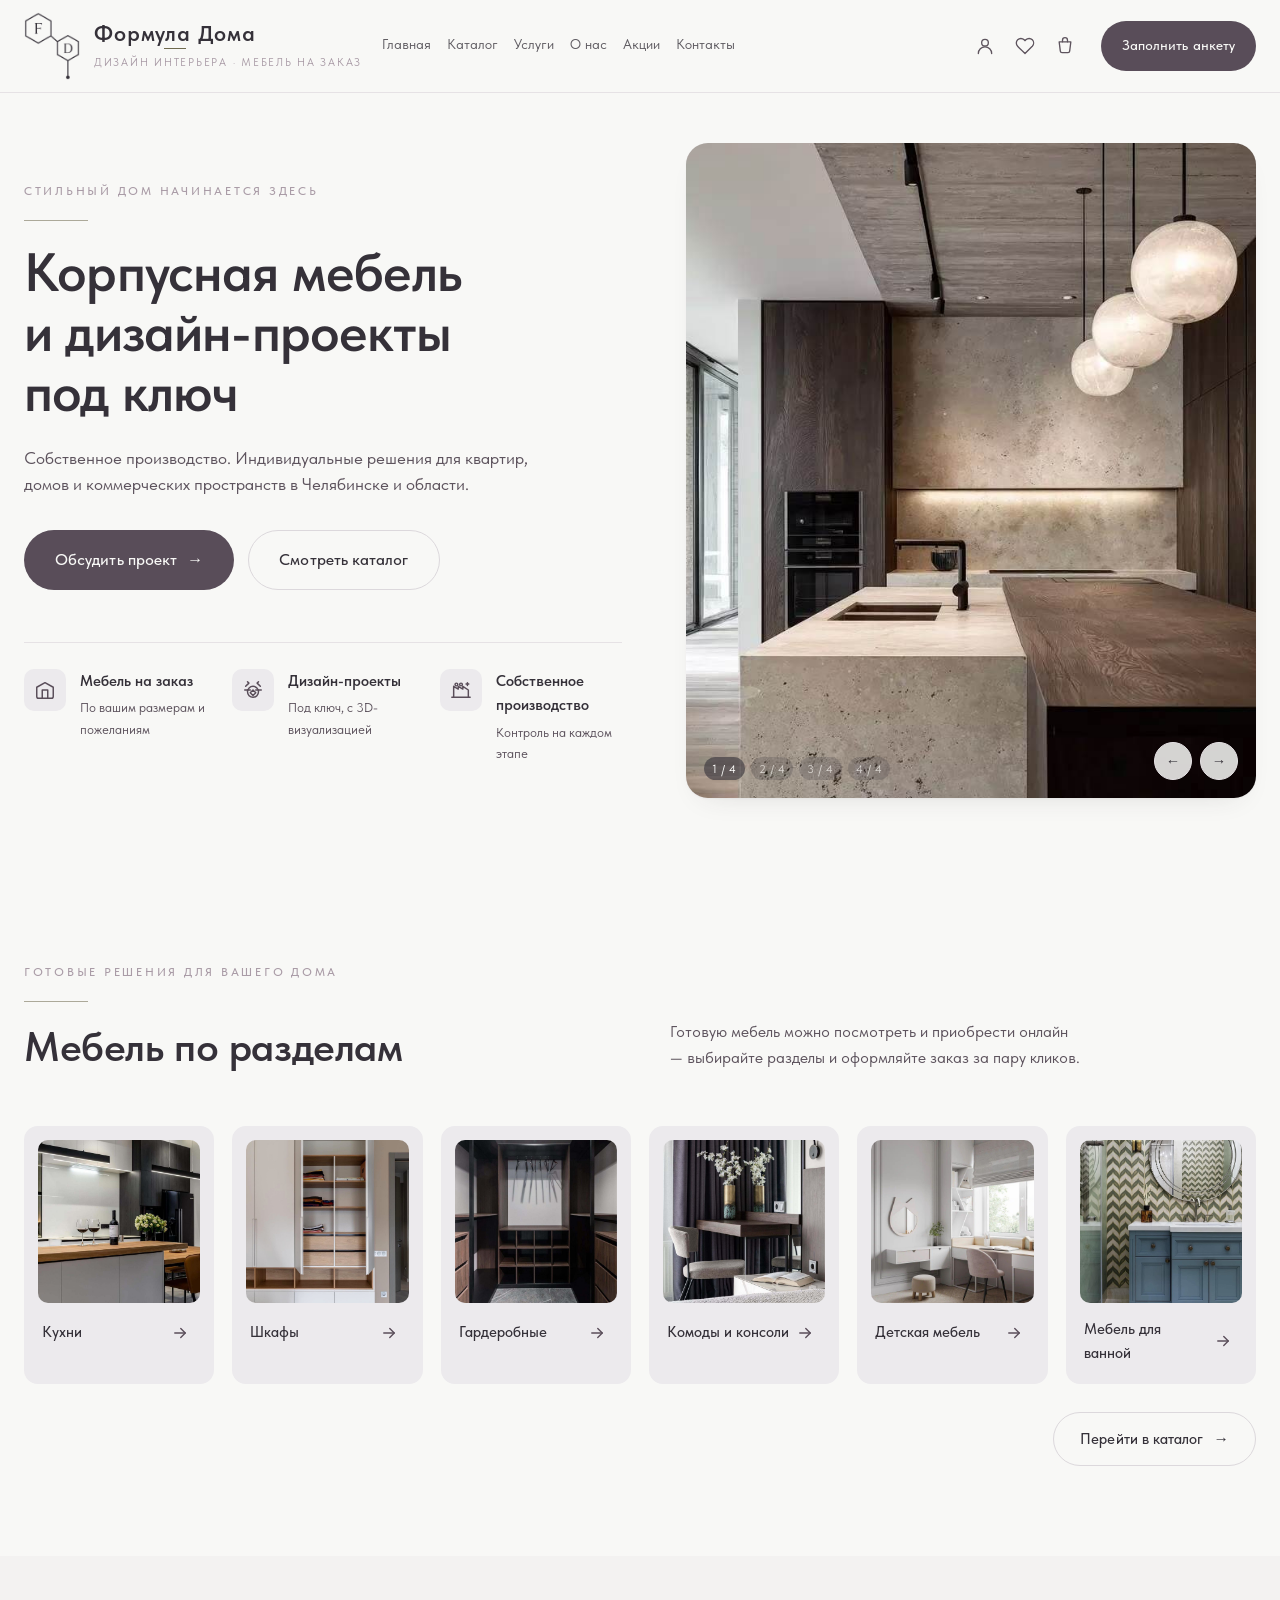
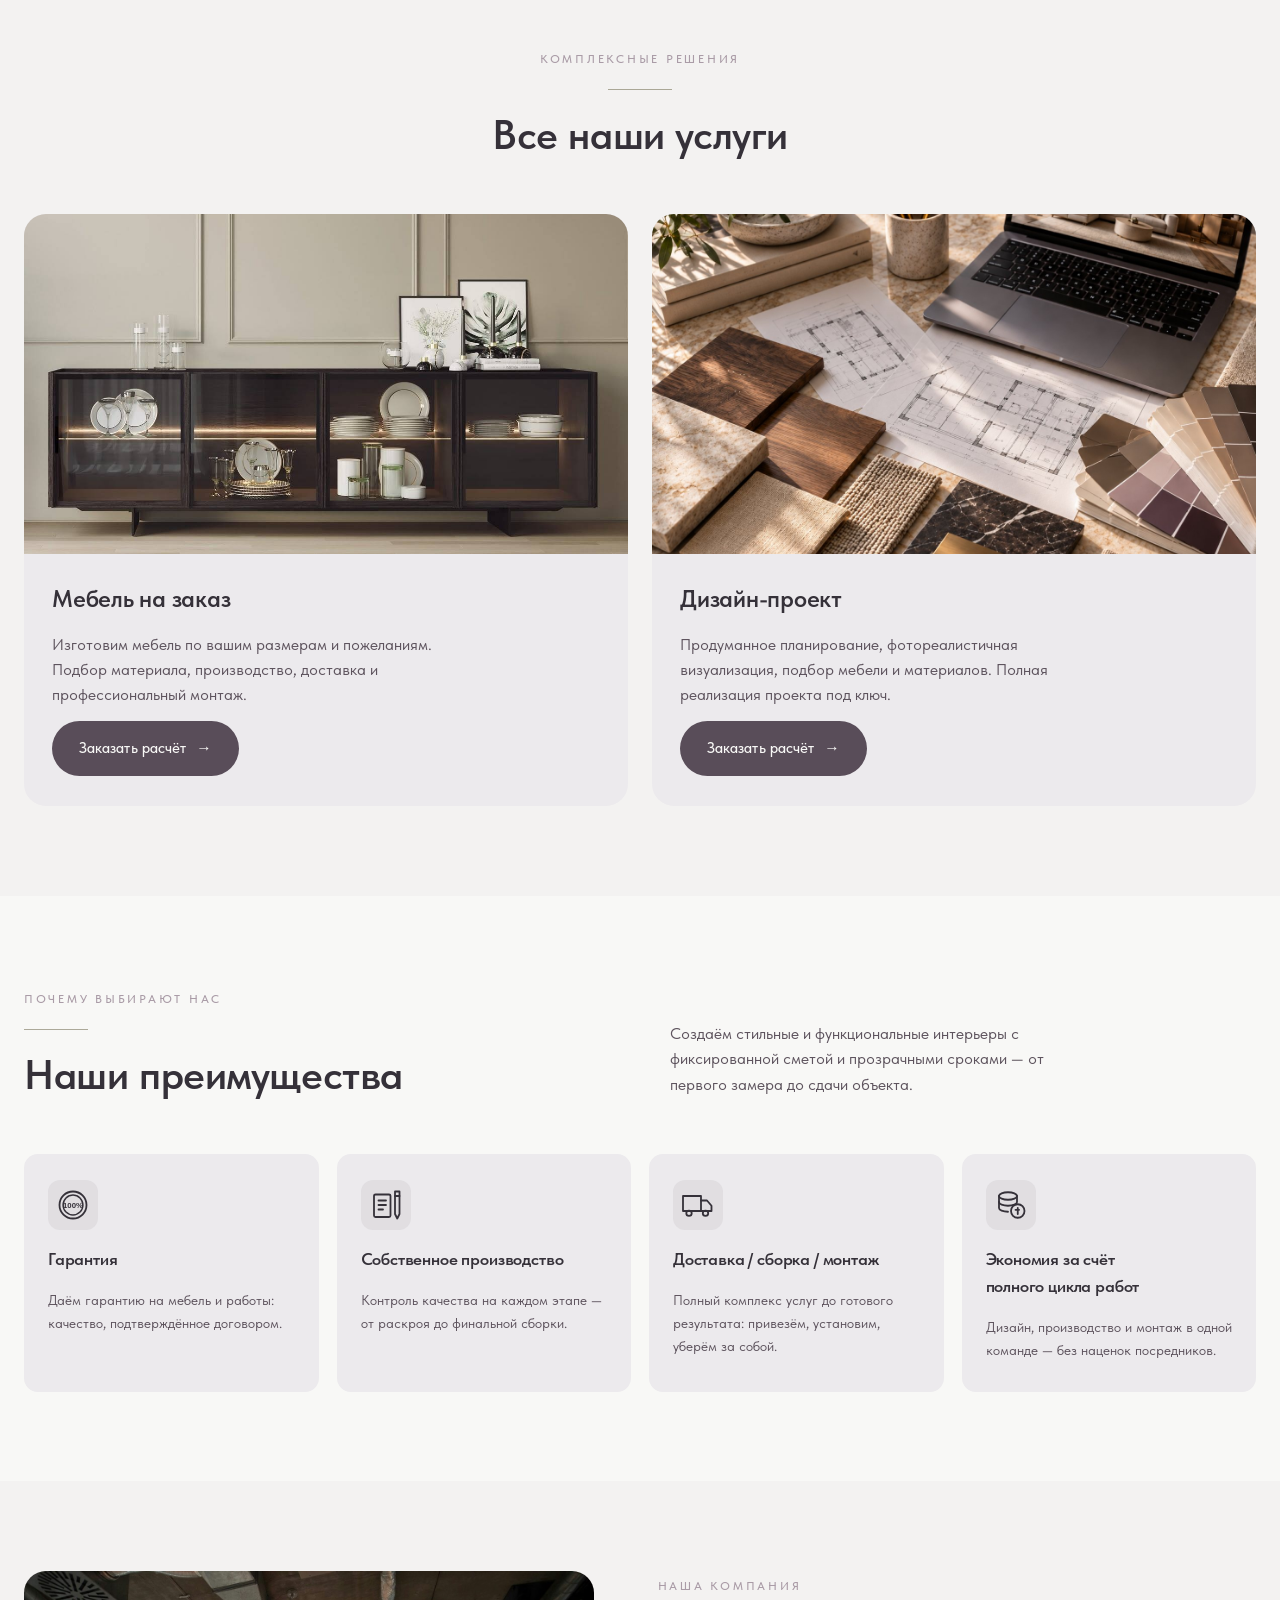
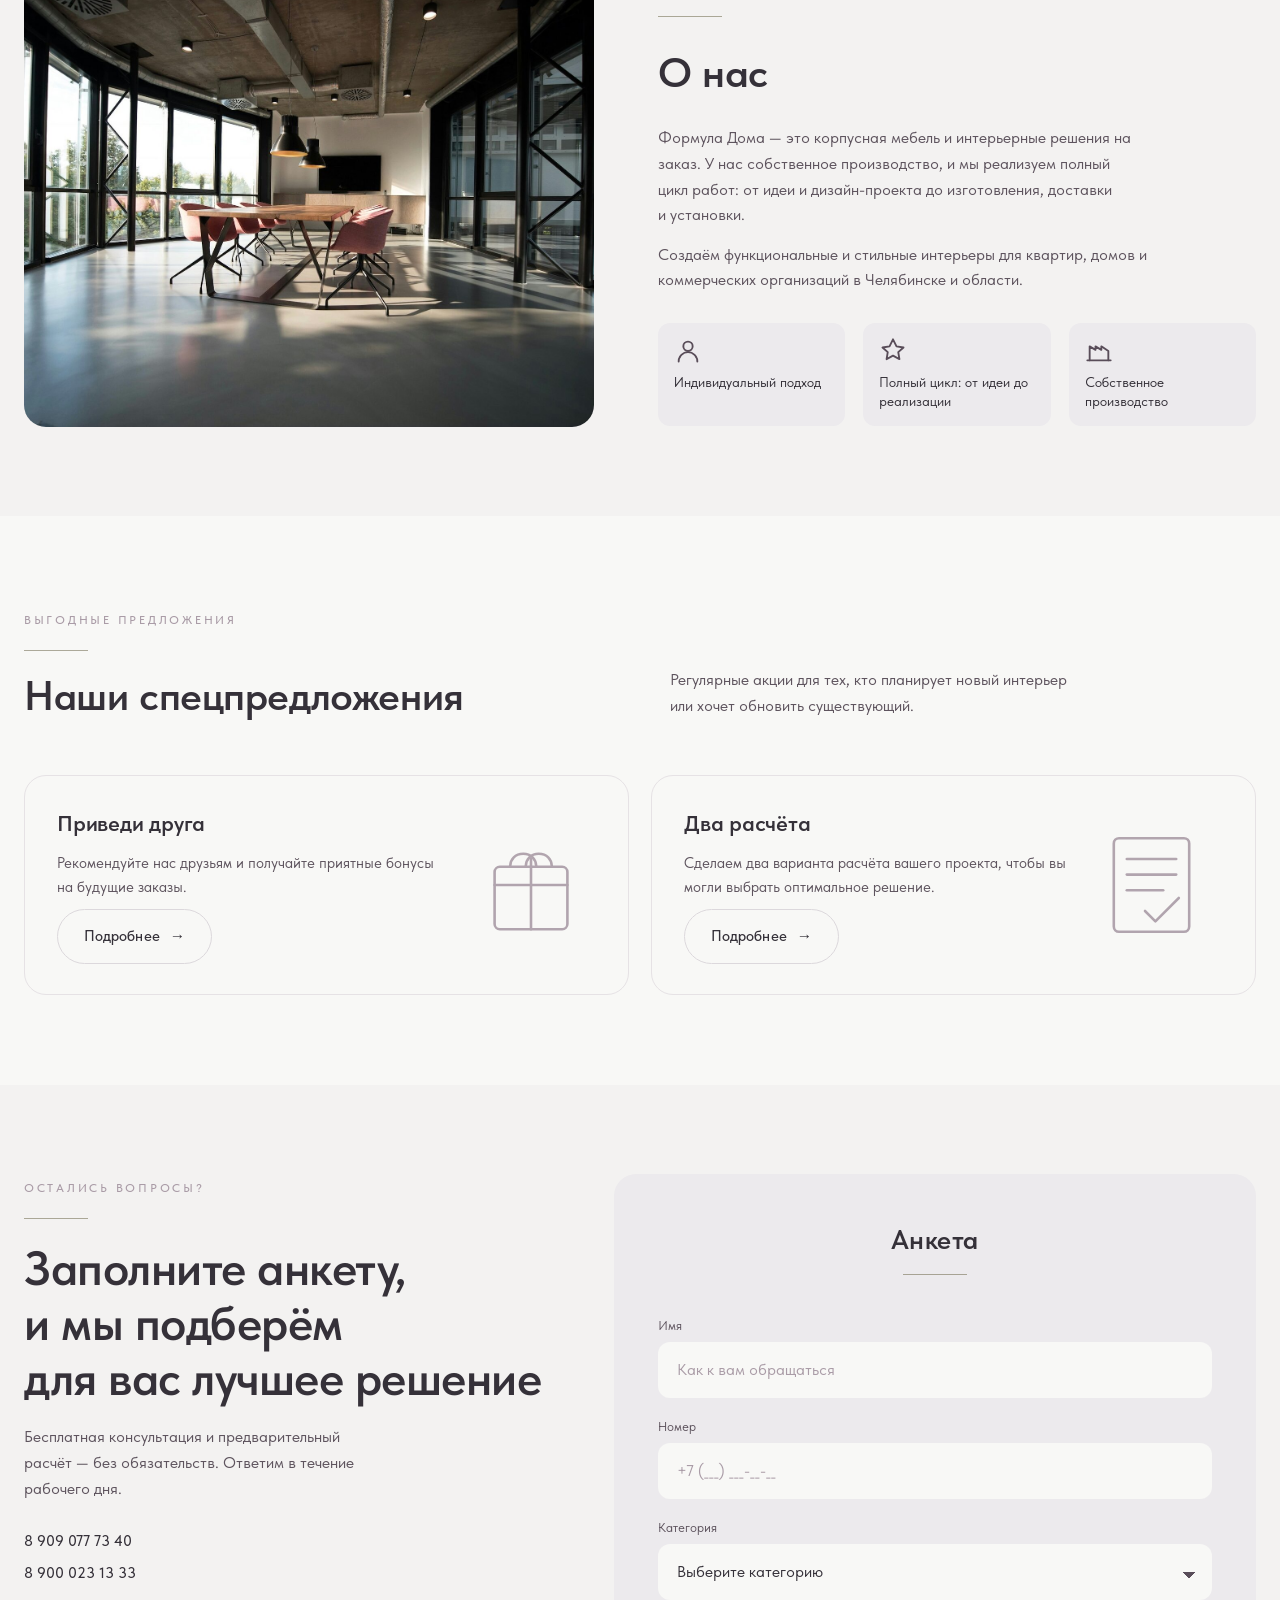
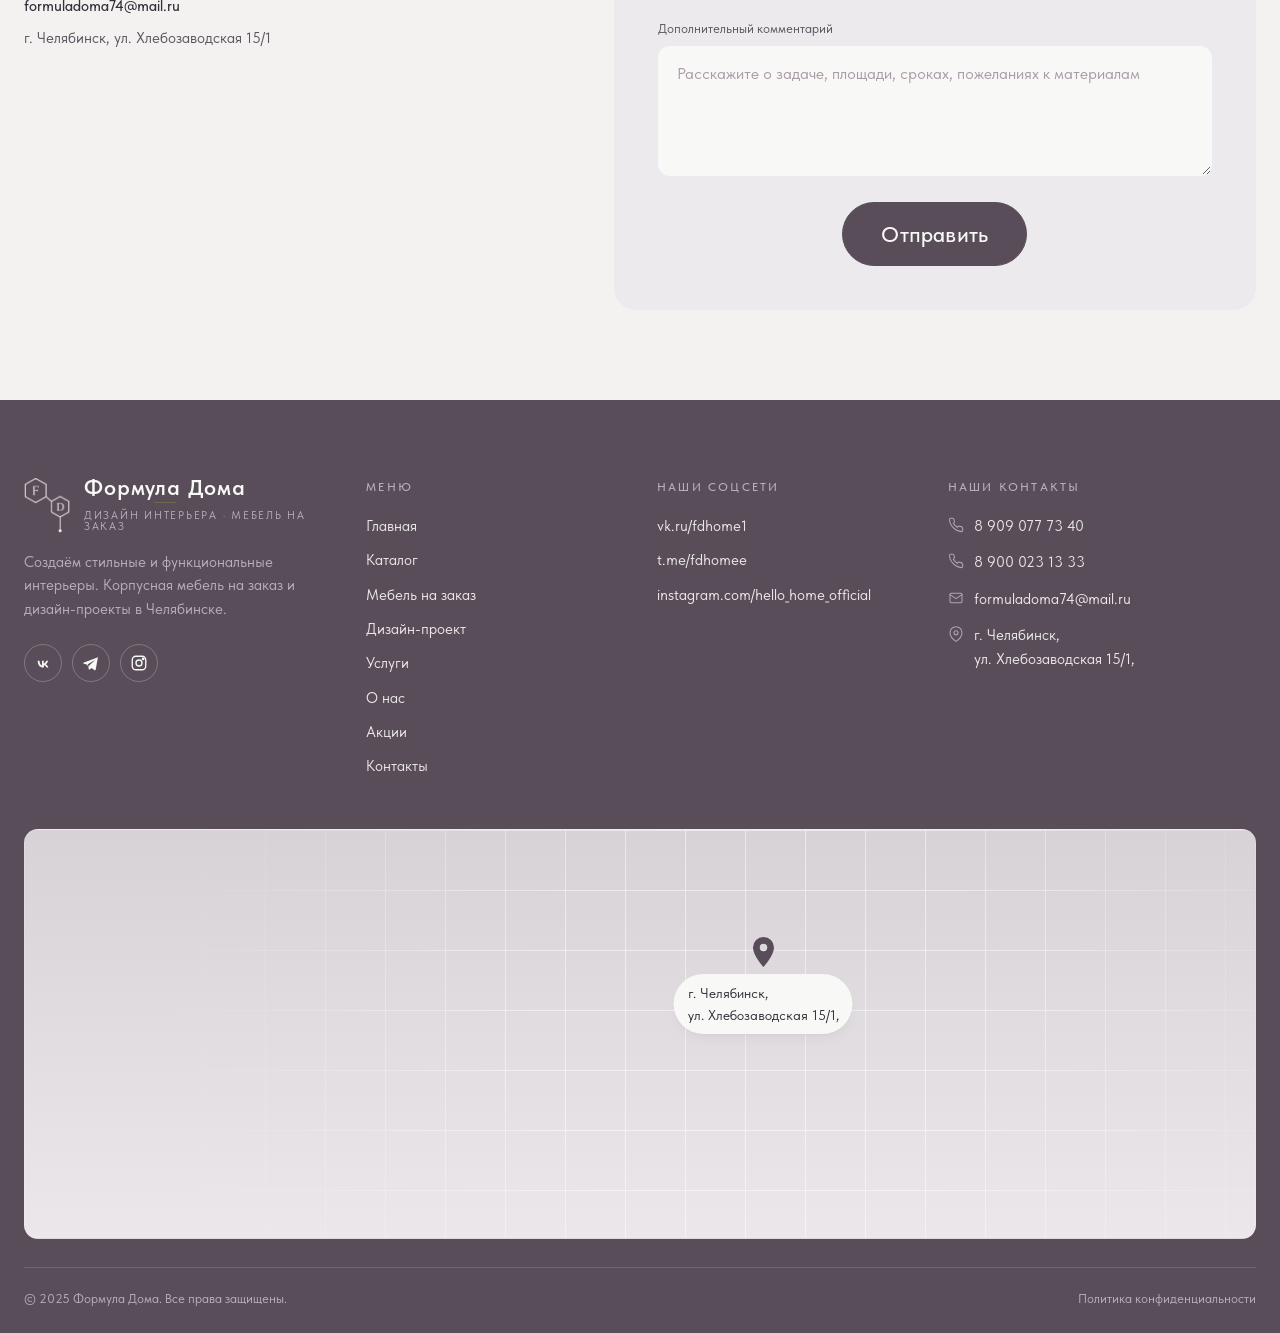
==== commit dc8894b2: "Демо-версия сайта Формула Дома" ====
--- a/index.html
+++ b/index.html
@@ -8,17 +8,18 @@
 <meta property="og:type" content="website">
 <meta property="og:title" content="Формула Дома — мебель на заказ и дизайн интерьера">
 <meta property="og:description" content="Корпусная мебель на заказ и дизайн-проекты под ключ в Челябинске и области.">
-<meta property="og:image" content="assets/img/img13.jpg">
+<meta property="og:image" content="/assets/img/img13.jpg">
 <meta name="format-detection" content="telephone=no">
 <link rel="icon" type="image/png" href="assets/img/favicon.png">
+<link rel="apple-touch-icon" href="assets/img/apple-touch-icon.png">
 <link rel="preload" href="assets/fonts/TildaSans-VF.woff2" as="font" type="font/woff2" crossorigin>
-<link rel="stylesheet" href="assets/css/site.css?v=2">
+<link rel="stylesheet" href="assets/css/site.css?v=3">
 <meta name="robots" content="noindex, nofollow">
 <script>window.__DEMO__=true;</script>
 </head>
 <body>
 <section id="vb-f7k-root" class="vb-f7k" aria-labelledby="vb-f7k-hero-title">
- <!-- ================= HEADER ================= --> <header class="vb-f7k-header" id="vb-f7k-header"> <div class="vb-f7k-shell vb-f7k-header__top"> <a class="vb-f7k-logo" href="#vb-f7k-root" aria-label="Формула Дома — на главную"> <div class="vb-f7k-logo__mark" aria-hidden="true" style="display: inline-block; width: 80px; height: 92px; background-image: url(&quot;assets/img/logo.png&quot;); background-repeat: no-repeat; background-position: center center; background-size: contain;"></div> <span class="vb-f7k-logo__text"> <span class="vb-f7k-logo__name"><em>Формула Дома</em></span> <span class="vb-f7k-logo__sub">Дизайн интерьера · Мебель на заказ</span> </span> </a> <nav class="vb-f7k-nav" id="vb-f7k-nav" aria-label="Основная навигация"> <a href="#vb-f7k-hero">Главная</a> <a href="#vb-f7k-cats">Каталог</a> <a href="#vb-f7k-advantages">Услуги</a> <a href="#vb-f7k-about">О нас</a> <a href="#vb-f7k-offers">Акции</a> <a href="#vb-f7k-contacts">Контакты</a> <a href="#auth" class="vb-f7k-nav__auth" data-auth-open>Личный кабинет</a> <div class="vb-f7k-nav__extra"><a class="vb-f7k-btn vb-f7k-btn--primary" href="#vb-f7k-anketa">Заполнить анкету</a><div class="vb-f7k-nav__phones"><a href="tel:+79090777340">8 909 077 73 40</a><a href="tel:+79000231333">8 900 023 13 33</a><span>г. Челябинск, ул. Хлебозаводская 15/1</span></div></div> </nav> <div class="vb-f7k-header__right"> <div class="vb-f7k-header__icons" aria-label="Личный кабинет"> <a class="vb-f7k-iconbtn" href="#auth" id="vb-f7k-auth-btn" data-auth-open aria-label="Авторизация"> <svg viewBox="0 0 24 24" fill="none" stroke="currentColor" stroke-width="1.6" stroke-linecap="round" stroke-linejoin="round" aria-hidden="true"><circle cx="12" cy="8" r="4"></circle><path d="M4 21c0-4.4 3.6-8 8-8s8 3.6 8 8"></path></svg> <span id="vb-f7k-auth-label">Авторизация</span> </a> <a class="vb-f7k-iconbtn" href="#vb-f7k-cats" aria-label="Избранное"> <svg viewBox="0 0 24 24" fill="none" stroke="currentColor" stroke-width="1.6" stroke-linecap="round" stroke-linejoin="round" aria-hidden="true"><path d="M20.8 4.6a5.5 5.5 0 0 0-7.8 0L12 5.6l-1-1a5.5 5.5 0 1 0-7.8 7.8l1 1L12 21l7.8-7.8 1-1a5.5 5.5 0 0 0 0-7.6z"></path></svg> <span>Избранное</span> </a> <a class="vb-f7k-iconbtn" href="#vb-f7k-anketa" aria-label="Корзина"> <svg viewBox="0 0 24 24" fill="none" stroke="currentColor" stroke-width="1.6" stroke-linecap="round" stroke-linejoin="round" aria-hidden="true"><path d="M5 7h14l-1.4 11.2a2 2 0 0 1-2 1.8H8.4a2 2 0 0 1-2-1.8L5 7z"></path><path d="M9 7V5a3 3 0 0 1 6 0v2"></path></svg> <span>Корзина</span> </a> </div> <a class="vb-f7k-btn vb-f7k-btn--primary" href="#vb-f7k-anketa"> <span class="t-btnflex__text">Заполнить анкету</span> </a> <button class="vb-f7k-burger" type="button" id="vb-f7k-burger" aria-controls="vb-f7k-nav" aria-label="Открыть меню" aria-expanded="false"> <span class="vb-f7k-burger__lines" aria-hidden="true"><i></i><i></i><i></i></span> </button> </div> </div> </header> <!-- ================= HERO ================= --> <section class="vb-f7k-hero" id="vb-f7k-hero" aria-labelledby="vb-f7k-hero-title"> <div class="vb-f7k-shell"> <div class="vb-f7k-hero__grid"> <div class="vb-f7k-hero__copy"> <span class="vb-f7k-eyebrow">Стильный дом начинается здесь</span> <span class="vb-f7k-rule"></span> <h1 class="vb-f7k-hero__title" id="vb-f7k-hero-title">Корпусная мебель<br>и дизайн-проекты<br>под ключ</h1> <p class="vb-f7k-hero__lead">Собственное производство. Индивидуальные решения для квартир, домов и коммерческих пространств в Челябинске и области.</p> <div class="vb-f7k-hero__actions"> <a class="vb-f7k-btn vb-f7k-btn--primary vb-f7k-btn--lg" href="#vb-f7k-anketa"> <span class="t-btnflex__text">Обсудить проект</span> <span class="vb-f7k-btn__arrow" aria-hidden="true">→</span> </a> <a class="vb-f7k-btn vb-f7k-btn--ghost vb-f7k-btn--lg" href="#vb-f7k-cats"> <span class="t-btnflex__text">Смотреть каталог</span> </a> </div> <div class="vb-f7k-hero__perks" data-reveal=""> <div class="vb-f7k-perk"> <span class="vb-f7k-perk__icon" aria-hidden="true"> <svg viewBox="0 0 24 24" fill="none" stroke="currentColor" stroke-width="1.6" stroke-linecap="round" stroke-linejoin="round"><path d="M3 9l9-5 9 5v10a2 2 0 0 1-2 2H5a2 2 0 0 1-2-2V9z"></path><path d="M9 21V12h6v9"></path></svg> </span> <div> <div class="vb-f7k-perk__title">Мебель на заказ</div> <div class="vb-f7k-perk__text">По вашим размерам и пожеланиям</div> </div> </div> <div class="vb-f7k-perk"> <span class="vb-f7k-perk__icon" aria-hidden="true"> <svg viewBox="0 0 24 24" fill="none" stroke="currentColor" stroke-width="1.6" stroke-linecap="round" stroke-linejoin="round"><path d="M6 3l1.5 1.5L4 8"></path><path d="M3 12h6"></path><path d="M18 3l-1.5 1.5L20 8"></path><path d="M21 12h-6"></path><circle cx="12" cy="14" r="6"></circle><path d="M12 18l-3-3 3-3 3 3z"></path></svg> </span> <div> <div class="vb-f7k-perk__title">Дизайн-проекты</div> <div class="vb-f7k-perk__text">Под ключ, с 3D-визуализацией</div> </div> </div> <div class="vb-f7k-perk"> <span class="vb-f7k-perk__icon" aria-hidden="true"> <svg viewBox="0 0 24 24" fill="none" stroke="currentColor" stroke-width="1.6" stroke-linecap="round" stroke-linejoin="round"><path d="M2 20h20"></path><path d="M4 20V8l5 3V8l5 3V8l6 4v8"></path><circle cx="7" cy="6" r="1.5"></circle><circle cx="12" cy="6" r="1.5"></circle><path d="M19 4v3"></path><path d="M17.5 5.5h3"></path></svg> </span> <div> <div class="vb-f7k-perk__title">Собственное производство</div> <div class="vb-f7k-perk__text">Контроль на каждом этапе</div> </div> </div> </div> </div> <div class="vb-f7k-hero__media"> <div class="vb-f7k-hero__slides" id="vb-f7k-slides" aria-hidden="true"> <div class="vb-f7k-hero__slide is-active"><img src="assets/img/img13.jpg" alt="Тёмная кухня с мраморным островом"></div> <div class="vb-f7k-hero__slide"><img src="assets/img/img05.jpg" alt="Врезной блок розеток в деревянной столешнице"></div> <div class="vb-f7k-hero__slide"><img src="assets/img/img09.jpg" alt="Ванная комната в пыльно-розовых тонах с мраморной консолью"></div> <div class="vb-f7k-hero__slide"><img alt="Спальня с красной люстрой и текстильным оформлением" src="assets/img/img07.jpg"></div> </div> <div class="vb-f7k-hero__dots" id="vb-f7k-dots" role="tablist" aria-label="Слайды"> <button class="vb-f7k-hero__dot is-active" type="button" data-slide="0" aria-label="Слайд 1">1 / 4</button> <button class="vb-f7k-hero__dot" type="button" data-slide="1" aria-label="Слайд 2">2 / 4</button> <button class="vb-f7k-hero__dot" type="button" data-slide="2" aria-label="Слайд 3">3 / 4</button> <button class="vb-f7k-hero__dot" type="button" data-slide="3" aria-label="Слайд 4">4 / 4</button> </div> <div class="vb-f7k-hero__nav" aria-label="Навигация по слайдам"> <button type="button" id="vb-f7k-prev" aria-label="Предыдущий">←</button> <button type="button" id="vb-f7k-next" aria-label="Следующий">→</button> </div> </div> </div> </div> </section> <!-- ================= CATEGORIES ================= --> <section class="vb-f7k-section" id="vb-f7k-cats" aria-labelledby="vb-f7k-cats-title"> <div class="vb-f7k-shell"> <div class="vb-f7k-section__head" data-reveal=""> <div> <span class="vb-f7k-eyebrow">Готовые решения для вашего дома</span> <span class="vb-f7k-rule"></span> <h2 class="vb-f7k-section__title" id="vb-f7k-cats-title">Мебель по разделам</h2> </div> <p class="vb-f7k-section__text">Готовую мебель можно посмотреть и приобрести онлайн — выбирайте разделы и оформляйте заказ за пару кликов.</p> </div> <div class="vb-f7k-cats"> <a class="vb-f7k-cat" href="#vb-f7k-anketa" data-reveal=""> <div class="vb-f7k-cat__img"><img src="assets/img/img12.jpg" alt="Кухни" loading="lazy"></div> <div class="vb-f7k-cat__row"> <span class="vb-f7k-cat__name">Кухни</span> <span class="vb-f7k-cat__arrow" aria-hidden="true"><svg viewBox="0 0 24 24" fill="none" stroke="currentColor" stroke-width="1.8" stroke-linecap="round" stroke-linejoin="round"><path d="M5 12h14"></path><path d="M13 6l6 6-6 6"></path></svg></span> </div> </a> <a class="vb-f7k-cat" href="#vb-f7k-anketa" data-reveal=""> <div class="vb-f7k-cat__img"><img src="assets/img/img01.jpg" alt="Шкафы" loading="lazy"></div> <div class="vb-f7k-cat__row"> <span class="vb-f7k-cat__name">Шкафы</span> <span class="vb-f7k-cat__arrow" aria-hidden="true"><svg viewBox="0 0 24 24" fill="none" stroke="currentColor" stroke-width="1.8" stroke-linecap="round" stroke-linejoin="round"><path d="M5 12h14"></path><path d="M13 6l6 6-6 6"></path></svg></span> </div> </a> <a class="vb-f7k-cat" href="#vb-f7k-anketa" data-reveal=""> <div class="vb-f7k-cat__img"><img src="assets/img/img03.jpg" alt="Гардеробные" loading="lazy"></div> <div class="vb-f7k-cat__row"> <span class="vb-f7k-cat__name">Гардеробные</span> <span class="vb-f7k-cat__arrow" aria-hidden="true"><svg viewBox="0 0 24 24" fill="none" stroke="currentColor" stroke-width="1.8" stroke-linecap="round" stroke-linejoin="round"><path d="M5 12h14"></path><path d="M13 6l6 6-6 6"></path></svg></span> </div> </a> <a class="vb-f7k-cat" href="#vb-f7k-anketa" data-reveal=""> <div class="vb-f7k-cat__img"><img src="assets/img/img08.jpg" alt="Комоды и консоли" loading="lazy"></div> <div class="vb-f7k-cat__row"> <span class="vb-f7k-cat__name">Комоды и консоли</span> <span class="vb-f7k-cat__arrow" aria-hidden="true"><svg viewBox="0 0 24 24" fill="none" stroke="currentColor" stroke-width="1.8" stroke-linecap="round" stroke-linejoin="round"><path d="M5 12h14"></path><path d="M13 6l6 6-6 6"></path></svg></span> </div> </a> <a class="vb-f7k-cat" href="#vb-f7k-anketa" data-reveal=""> <div class="vb-f7k-cat__img"><img src="assets/img/img11.jpg" alt="Детская мебель" loading="lazy"></div> <div class="vb-f7k-cat__row"> <span class="vb-f7k-cat__name">Детская мебель</span> <span class="vb-f7k-cat__arrow" aria-hidden="true"><svg viewBox="0 0 24 24" fill="none" stroke="currentColor" stroke-width="1.8" stroke-linecap="round" stroke-linejoin="round"><path d="M5 12h14"></path><path d="M13 6l6 6-6 6"></path></svg></span> </div> </a> <a class="vb-f7k-cat" href="#vb-f7k-anketa" data-reveal=""> <div class="vb-f7k-cat__img"><img src="assets/img/img14.jpg" alt="Мебель для ванной" loading="lazy"></div> <div class="vb-f7k-cat__row"> <span class="vb-f7k-cat__name">Мебель для ванной</span> <span class="vb-f7k-cat__arrow" aria-hidden="true"><svg viewBox="0 0 24 24" fill="none" stroke="currentColor" stroke-width="1.8" stroke-linecap="round" stroke-linejoin="round"><path d="M5 12h14"></path><path d="M13 6l6 6-6 6"></path></svg></span> </div> </a> </div> <div style="text-align:right; margin-top: 28px;"> <a class="vb-f7k-btn vb-f7k-btn--ghost" href="#vb-f7k-anketa"> <span class="t-btnflex__text">Перейти в каталог</span> <span class="vb-f7k-btn__arrow" aria-hidden="true">→</span> </a> </div> </div> </section> <!-- ================= SERVICES (big) ================= --> <section class="vb-f7k-section vb-f7k-section--alt" id="vb-f7k-services" aria-labelledby="vb-f7k-services-title"> <div class="vb-f7k-shell"> <div class="vb-f7k-section__head vb-f7k-section__head--center" data-reveal=""> <div> <span class="vb-f7k-eyebrow">Комплексные решения</span> <span class="vb-f7k-rule vb-f7k-rule--center"></span> <h2 class="vb-f7k-section__title" id="vb-f7k-services-title" style="max-width:none;">Все наши услуги</h2> </div> </div> <div class="vb-f7k-services"> <article class="vb-f7k-svc" data-reveal=""> <div class="vb-f7k-svc__img"><img src="assets/img/img02.jpg" alt="Мебель на заказ в современном интерьере" loading="lazy"></div> <div class="vb-f7k-svc__body"> <h3 class="vb-f7k-svc__title">Мебель на заказ</h3> <p class="vb-f7k-svc__text">Изготовим мебель по вашим размерам и пожеланиям. Подбор материала, производство, доставка и профессиональный монтаж.</p> <a class="vb-f7k-btn vb-f7k-btn--primary vb-f7k-svc__more" href="#vb-f7k-anketa"> <span class="t-btnflex__text">Заказать расчёт</span> <span class="vb-f7k-btn__arrow" aria-hidden="true">→</span> </a> </div> </article> <article class="vb-f7k-svc" data-reveal=""> <div class="vb-f7k-svc__img"><img alt="Дизайнер за работой над проектом" loading="lazy" src="assets/img/img06.jpg"></div> <div class="vb-f7k-svc__body"> <h3 class="vb-f7k-svc__title">Дизайн-проект</h3> <p class="vb-f7k-svc__text">Продуманное планирование, фотореалистичная визуализация, подбор мебели и материалов. Полная реализация проекта под ключ.</p> <a class="vb-f7k-btn vb-f7k-btn--primary vb-f7k-svc__more" href="#vb-f7k-anketa"> <span class="t-btnflex__text">Заказать расчёт</span> <span class="vb-f7k-btn__arrow" aria-hidden="true">→</span> </a> </div> </article> </div> </div> </section> <!-- ================= ADVANTAGES ================= --> <section class="vb-f7k-section" id="vb-f7k-advantages" aria-labelledby="vb-f7k-advantages-title"> <div class="vb-f7k-shell"> <div class="vb-f7k-section__head" data-reveal=""> <div> <span class="vb-f7k-eyebrow">Почему выбирают нас</span> <span class="vb-f7k-rule"></span> <h2 class="vb-f7k-section__title" id="vb-f7k-advantages-title">Наши преимущества</h2> </div> <p class="vb-f7k-section__text">Создаём стильные и функциональные интерьеры с фиксированной сметой и прозрачными сроками — от первого замера до сдачи объекта.</p> </div> <div class="vb-f7k-advantages"> <div class="vb-f7k-adv" data-reveal=""> <span class="vb-f7k-adv__icon" aria-hidden="true"><svg viewBox="0 0 24 24" fill="none" stroke="currentColor" stroke-width="1.5" stroke-linecap="round" stroke-linejoin="round"><circle cx="12" cy="12" r="9"/><circle cx="12" cy="12" r="6.6" stroke-width="1"/><text x="12" y="13.9" text-anchor="middle" font-size="5.2" font-weight="700" fill="currentColor" stroke="none" font-family="Arial,sans-serif">100%</text></svg></span> <h3 class="vb-f7k-adv__title">Гарантия</h3> <p class="vb-f7k-adv__text">Даём гарантию на мебель и работы: качество, подтверждённое договором.</p> </div> <div class="vb-f7k-adv" data-reveal=""> <span class="vb-f7k-adv__icon" aria-hidden="true"><svg viewBox="0 0 24 24" fill="none" stroke="currentColor" stroke-width="1.5" stroke-linecap="round" stroke-linejoin="round"><rect x="4" y="5" width="11" height="15" rx="1"/><path d="M7 9h5M7 12h5M7 15h3"/><path d="M18 3v15l1.5 3 1.5-3V3z"/><path d="M18 6h3"/></svg></span> <h3 class="vb-f7k-adv__title">Собственное производство</h3> <p class="vb-f7k-adv__text">Контроль качества на каждом этапе — от раскроя до финальной сборки.</p> </div> <div class="vb-f7k-adv" data-reveal=""> <span class="vb-f7k-adv__icon" aria-hidden="true"><svg viewBox="0 0 24 24" fill="none" stroke="currentColor" stroke-width="1.5" stroke-linecap="round" stroke-linejoin="round"><path d="M2 6h12v10H2z"/><path d="M14 9h4l3 3.5V16h-7"/><circle cx="6" cy="17.5" r="1.8"/><circle cx="17" cy="17.5" r="1.8"/></svg></span> <h3 class="vb-f7k-adv__title">Доставка / сборка / монтаж</h3> <p class="vb-f7k-adv__text">Полный комплекс услуг до готового результата: привезём, установим, уберём за собой.</p> </div> <div class="vb-f7k-adv" data-reveal=""> <span class="vb-f7k-adv__icon" aria-hidden="true"><svg viewBox="0 0 24 24" fill="none" stroke="currentColor" stroke-width="1.5" stroke-linecap="round" stroke-linejoin="round"><ellipse cx="10" cy="6" rx="6" ry="2.5"/><path d="M4 6v4c0 1.4 2.7 2.5 6 2.5s6-1.1 6-2.5V6"/><path d="M4 10v4c0 1.4 2.7 2.5 6 2.5"/><circle cx="16.5" cy="16" r="4.5"/><path d="M16.5 14v4M15 15.2h2.4"/></svg></span> <h3 class="vb-f7k-adv__title">Экономия за счёт полного цикла работ</h3> <p class="vb-f7k-adv__text">Дизайн, производство и монтаж в одной команде — без наценок посредников.</p> </div> </div> </div> </section> <!-- ================= ABOUT ================= --> <section class="vb-f7k-section vb-f7k-section--alt" id="vb-f7k-about" aria-labelledby="vb-f7k-about-title"> <div class="vb-f7k-shell"> <div class="vb-f7k-about"> <div class="vb-f7k-about__media" data-reveal=""> <img src="assets/img/img10.jpg" alt="Современный офис и шоурум Формула Дома"> </div> <div data-reveal=""> <span class="vb-f7k-eyebrow">Наша компания</span> <span class="vb-f7k-rule"></span> <h2 class="vb-f7k-about__title" id="vb-f7k-about-title">О нас</h2> <p class="vb-f7k-about__text">Формула Дома — это корпусная мебель и интерьерные решения на заказ. У нас собственное производство, и мы реализуем полный цикл работ: от идеи и дизайн-проекта до изготовления, доставки и установки.</p> <p class="vb-f7k-about__text" style="margin-top:14px;">Создаём функциональные и стильные интерьеры для квартир, домов и коммерческих организаций в Челябинске и области.</p> <div class="vb-f7k-about__features"> <div class="vb-f7k-about__feature"> <svg viewBox="0 0 24 24" fill="none" stroke="currentColor" stroke-width="1.6" stroke-linecap="round" stroke-linejoin="round" aria-hidden="true"><circle cx="12" cy="8" r="4"></circle><path d="M4 21c0-4.4 3.6-8 8-8s8 3.6 8 8"></path></svg> <span>Индивидуальный подход</span> </div> <div class="vb-f7k-about__feature"> <svg viewBox="0 0 24 24" fill="none" stroke="currentColor" stroke-width="1.6" stroke-linecap="round" stroke-linejoin="round" aria-hidden="true"><path d="M12 2l3 6 6 1-4.5 4 1 6L12 16l-5.5 3 1-6L3 9l6-1z"></path></svg> <span>Полный цикл: от идеи до реализации</span> </div> <div class="vb-f7k-about__feature"> <svg viewBox="0 0 24 24" fill="none" stroke="currentColor" stroke-width="1.6" stroke-linecap="round" stroke-linejoin="round" aria-hidden="true"><path d="M2 20h20"></path><path d="M4 20V8l5 3V8l5 3V8l6 4v8"></path></svg> <span>Собственное производство</span> </div> </div> </div> </div> </div> </section> <!-- ================= SPECIAL OFFERS + ANKETA HEADER ================= --> <section class="vb-f7k-section" id="vb-f7k-offers" aria-labelledby="vb-f7k-offers-title"> <div class="vb-f7k-shell"> <div class="vb-f7k-section__head" data-reveal=""> <div> <span class="vb-f7k-eyebrow">Выгодные предложения</span> <span class="vb-f7k-rule"></span> <h2 class="vb-f7k-section__title" id="vb-f7k-offers-title">Наши спецпредложения</h2> </div> <p class="vb-f7k-section__text">Регулярные акции для тех, кто планирует новый интерьер или хочет обновить существующий.</p> </div> <div class="vb-f7k-offers"> <article class="vb-f7k-offer" data-reveal=""> <div class="vb-f7k-offer__copy"> <h3 class="vb-f7k-offer__title">Приведи друга</h3> <p class="vb-f7k-offer__text">Рекомендуйте нас друзьям и получайте приятные бонусы на будущие заказы.</p> <a class="vb-f7k-btn vb-f7k-btn--ghost vb-f7k-offer__more" href="#vb-f7k-anketa"><span class="t-btnflex__text">Подробнее</span><span class="vb-f7k-btn__arrow" aria-hidden="true">→</span></a> </div> <div class="vb-f7k-offer__deco" aria-hidden="true"> <svg viewBox="0 0 100 100" fill="none" stroke="currentColor" stroke-width="2" stroke-linecap="round" stroke-linejoin="round"> <rect x="22" y="36" width="56" height="48" rx="4"></rect> <path d="M22 50h56"></path> <path d="M50 36v48"></path> <path d="M34 36c0-6 4-10 10-10s10 4 10 10"></path> <path d="M46 36c0-6 4-10 10-10s10 4 10 10"></path> <path d="M50 30v6"></path> </svg> </div> </article> <article class="vb-f7k-offer" data-reveal=""> <div class="vb-f7k-offer__copy"> <h3 class="vb-f7k-offer__title">Два расчёта</h3> <p class="vb-f7k-offer__text">Сделаем два варианта расчёта вашего проекта, чтобы вы могли выбрать оптимальное решение.</p> <a class="vb-f7k-btn vb-f7k-btn--ghost vb-f7k-offer__more" href="#vb-f7k-anketa"><span class="t-btnflex__text">Подробнее</span><span class="vb-f7k-btn__arrow" aria-hidden="true">→</span></a> </div> <div class="vb-f7k-offer__deco" aria-hidden="true"> <svg viewBox="0 0 100 100" fill="none" stroke="currentColor" stroke-width="2" stroke-linecap="round" stroke-linejoin="round"> <rect x="16" y="14" width="58" height="72" rx="4"></rect> <path d="M26 30h38"></path> <path d="M26 42h38"></path> <path d="M26 54h28"></path> <path d="M40 70l8 8 18-18"></path> </svg> </div> </article> </div> </div> </section> <!-- ================= ANKETA ================= --> <section class="vb-f7k-section vb-f7k-section--alt" id="vb-f7k-anketa" aria-labelledby="vb-f7k-anketa-title"> <div class="vb-f7k-shell"> <div class="vb-f7k-anketa__inner"> <div data-reveal=""> <span class="vb-f7k-eyebrow">Остались вопросы?</span> <span class="vb-f7k-rule"></span> <h2 class="vb-f7k-anketa__title" id="vb-f7k-anketa-title"><p>Заполните анкету,</p><p>и&nbsp;мы&nbsp;подберём</p><p>для вас лучшее решение</p></h2> <p class="vb-f7k-anketa__text">Бесплатная консультация и предварительный расчёт — без обязательств. Ответим в течение рабочего дня.</p> <div class="vb-f7k-anketa__contacts"> <a href="tel:+79090777340">8 909 077 73 40</a> <a href="tel:+79000231333">8 900 023 13 33</a> <a href="mailto:formuladoma74@mail.ru">formuladoma74@mail.ru</a> <span>г. Челябинск, ул. Хлебозаводская 15/1,</span> </div> </div> <form id="vb-f7k-form" name="vb-f7k-form" class="vb-f7k-form" action="/api/lead" method="post" data-inputbox=".vb-f7k-inputbox" novalidate=""> <div class="js-errorbox-all" style="display: none"><div class="js-rule-error-all"></div></div> <div class="vb-f7k-form__head"> <h3 class="vb-f7k-form__title">Анкета</h3> <span class="vb-f7k-rule vb-f7k-rule--center" style="margin-top:12px;"></span> </div> <div class="vb-f7k-inputbox"> <label for="vb-f7k-name">Имя</label> <input type="text" id="vb-f7k-name" name="name" class="js-tilda-rule" data-tilda-req="1" data-tilda-rule-minlength="2" placeholder="Как к вам обращаться" autocomplete="name"> <div class="t-input-error"></div> </div> <div class="vb-f7k-inputbox"> <label for="vb-f7k-phone">Номер</label> <input type="tel" id="vb-f7k-phone" name="phone" class="js-tilda-rule js-tilda-mask" data-tilda-req="1" data-tilda-rule="phone" data-tilda-mask="+7 (999) 999-99-99" placeholder="+7 (___) ___-__-__" autocomplete="tel"> <div class="t-input-error"></div> </div> <div class="vb-f7k-inputbox"> <label for="vb-f7k-category">Категория</label> <select id="vb-f7k-category" name="category" class="js-tilda-rule" data-tilda-req="1"> <option value="" disabled="" selected="" hidden="">Выберите категорию</option> <option value="Готовая мебель">Готовая мебель</option> <option value="Мебель на заказ">Мебель на заказ</option> <option value="Дизайн-проект">Дизайн-проект</option> </select> <div class="t-input-error"></div> </div> <div class="vb-f7k-inputbox"> <label for="vb-f7k-comment">Дополнительный комментарий</label> <textarea id="vb-f7k-comment" name="comment" placeholder="Расскажите о задаче, площади, сроках, пожеланиях к материалам"></textarea> <div class="t-input-error"></div> </div> <div class="vb-f7k-hp" aria-hidden="true"><label>Website<input type="text" name="website" tabindex="-1" autocomplete="off"></label></div><div class="vb-f7k-form__error" role="alert" hidden></div> <div class="vb-f7k-form__submit"> <button type="submit" class="t-submit t-btnflex t-btnflex_lg"> <span class="t-btnflex__text">Отправить</span> </button> </div> <div class="js-successbox t-form__successbox" tabindex="-1" style="display: none"> <h3>Заявка отправлена</h3> <p>Спасибо! Мы свяжемся с вами в ближайшее рабочее время, чтобы обсудить проект.</p> </div> </form> </div> </div> </section> <!-- ================= FOOTER ================= --> <footer class="vb-f7k-footer" id="vb-f7k-contacts" aria-labelledby="vb-f7k-footer-title"> <div class="vb-f7k-shell"> <div class="vb-f7k-footer__top"> <div> <a class="vb-f7k-logo vb-f7k-footer__brand" href="#vb-f7k-root"> <svg class="vb-f7k-logo__mark" viewBox="0 0 80 92" fill="none" aria-hidden="true"> <polygon points="20,4 50,4 65,30 50,56 20,56 5,30" stroke="#F8F8F6" stroke-width="2.2" fill="none" stroke-linejoin="round"></polygon> <text x="27" y="40" font-family="var(--t-headline-font, serif)" font-size="26" font-weight="600" fill="#F8F8F6">F</text> <polygon points="40,46 70,46 85,72 70,98 40,98 25,72" transform="translate(0,-12)" stroke="#F8F8F6" stroke-width="2.2" fill="none" stroke-linejoin="round"></polygon> <text x="55" y="74" font-family="var(--t-headline-font, serif)" font-size="26" font-weight="600" fill="#F8F8F6">D</text> <line x1="55" y1="56" x2="55" y2="86" stroke="#F8F8F6" stroke-width="2"></line> <circle cx="55" cy="88" r="3" fill="#F8F8F6"></circle> </svg> <span class="vb-f7k-logo__text"> <span class="vb-f7k-logo__name" id="vb-f7k-footer-title"><em>Формула Дома</em></span> <span class="vb-f7k-logo__sub">Дизайн интерьера · Мебель на заказ</span> </span> </a> <p class="vb-f7k-footer__about">Создаём стильные и функциональные интерьеры. Корпусная мебель на заказ и дизайн-проекты в Челябинске.</p> <div class="vb-f7k-footer__socials"> <a href="https://vk.ru/fdhome1" target="_blank" rel="noopener" aria-label="ВКонтакте"><svg viewBox="0 0 24 24" fill="currentColor" aria-hidden="true"><path d="M12.5 18c-5 0-7.4-3.4-7.6-9.1h2.4c.1 4.2 1.9 6 3.4 6.4V8.9h2.3v3.6c1.4-.2 2.9-1.8 3.4-3.6h2.3c-.4 2.2-1.9 3.9-3 4.6 1.1.6 2.8 2 3.5 4.5h-2.5c-.5-1.5-1.8-2.7-3.6-2.9v2.9h-.6z"></path></svg></a> <a href="https://t.me/fdhomee" target="_blank" rel="noopener" aria-label="Telegram"><svg viewBox="0 0 24 24" fill="currentColor" aria-hidden="true"><path d="M21.4 4.2L2.7 11.4c-1.2.5-1.2 1.2-.2 1.5l4.7 1.5 1.8 5.6c.2.6.4.8.8.8.4 0 .6-.2.9-.4l2-1.9 4.1 3c.7.4 1.3.2 1.5-.7L21 5.6c.3-1.1-.4-1.6-1.1-1.4zM18 7.7l-8.4 7.6-.3 3.2-1.5-4.7 10.2-6.1z"></path></svg></a> <a href="https://instagram.com/hello_home_official" target="_blank" rel="noopener" aria-label="Instagram"><svg viewBox="0 0 24 24" fill="none" stroke="currentColor" stroke-width="1.8" aria-hidden="true"><rect x="3" y="3" width="18" height="18" rx="5"></rect><circle cx="12" cy="12" r="4"></circle><circle cx="17.5" cy="6.5" r="1" fill="currentColor"></circle></svg></a> </div> </div> <div> <h3>Меню</h3> <ul> <li><a href="#vb-f7k-hero">Главная</a></li> <li><a href="#vb-f7k-cats">Каталог</a></li> <li><a href="#vb-f7k-services">Мебель на заказ</a></li> <li><a href="#vb-f7k-services">Дизайн-проект</a></li> <li><a href="#vb-f7k-advantages">Услуги</a></li> <li><a href="#vb-f7k-about">О нас</a></li> <li><a href="#vb-f7k-offers">Акции</a></li> <li><a href="#vb-f7k-contacts">Контакты</a></li> </ul> </div> <div> <h3>Наши соцсети</h3> <ul> <li><a href="https://vk.ru/fdhome1" target="_blank" rel="noopener">vk.ru/fdhome1</a></li> <li><a href="https://t.me/fdhomee" target="_blank" rel="noopener">t.me/fdhomee</a></li> <li><a href="https://instagram.com/hello_home_official" target="_blank" rel="noopener">instagram.com/hello_home_official</a></li> </ul> </div> <div class="vb-f7k-footer__contacts"> <h3>Наши контакты</h3> <ul> <li><a href="tel:+79090777340"><svg viewBox="0 0 24 24" fill="none" stroke="currentColor" stroke-width="1.6" stroke-linecap="round" stroke-linejoin="round" aria-hidden="true"><path d="M22 16.9v3a2 2 0 0 1-2.2 2 19.7 19.7 0 0 1-8.6-3.1 19.5 19.5 0 0 1-6-6 19.7 19.7 0 0 1-3.1-8.7A2 2 0 0 1 4.1 2H7a2 2 0 0 1 2 1.7c.1.9.3 1.7.6 2.5a2 2 0 0 1-.5 2.1L8 9.5a16 16 0 0 0 6 6l1.2-1.2a2 2 0 0 1 2.1-.5c.8.3 1.6.5 2.5.6a2 2 0 0 1 1.7 2z"></path></svg> 8 909 077 73 40</a></li> <li><a href="tel:+79000231333"><svg viewBox="0 0 24 24" fill="none" stroke="currentColor" stroke-width="1.6" stroke-linecap="round" stroke-linejoin="round" aria-hidden="true"><path d="M22 16.9v3a2 2 0 0 1-2.2 2 19.7 19.7 0 0 1-8.6-3.1 19.5 19.5 0 0 1-6-6 19.7 19.7 0 0 1-3.1-8.7A2 2 0 0 1 4.1 2H7a2 2 0 0 1 2 1.7c.1.9.3 1.7.6 2.5a2 2 0 0 1-.5 2.1L8 9.5a16 16 0 0 0 6 6l1.2-1.2a2 2 0 0 1 2.1-.5c.8.3 1.6.5 2.5.6a2 2 0 0 1 1.7 2z"></path></svg> 8 900 023 13 33</a></li> <li><a href="mailto:formuladoma74@mail.ru"><svg viewBox="0 0 24 24" fill="none" stroke="currentColor" stroke-width="1.6" stroke-linecap="round" stroke-linejoin="round" aria-hidden="true"><rect x="3" y="5" width="18" height="14" rx="2"></rect><path d="M3 7l9 6 9-6"></path></svg> formuladoma74@mail.ru</a></li> <li><a href="#vb-f7k-contacts"><svg viewBox="0 0 24 24" fill="none" stroke="currentColor" stroke-width="1.6" stroke-linecap="round" stroke-linejoin="round" aria-hidden="true"><path d="M21 10c0 7-9 13-9 13S3 17 3 10a9 9 0 1 1 18 0z"></path><circle cx="12" cy="10" r="3"></circle></svg> г. Челябинск,<br>ул. Хлебозаводская 15/1,</a></li> </ul> </div> </div> <div class="vb-f7k-footer__map" aria-hidden="true"> <div class="vb-f7k-footer__map-pin"> <svg viewBox="0 0 24 24" fill="currentColor"><path d="M12 2a7 7 0 0 0-7 7c0 5.3 7 13 7 13s7-7.7 7-13a7 7 0 0 0-7-7zm0 9.5a2.5 2.5 0 1 1 0-5 2.5 2.5 0 0 1 0 5z"></path></svg> <span class="vb-f7k-footer__map-label">г. Челябинск,<br>ул. Хлебозаводская 15/1,</span> </div> </div> <div class="vb-f7k-footer__bottom"> <span>© 2025 Формула Дома. Все права защищены.</span> <span><a href="#">Политика конфиденциальности</a> · <a href="#">Разработка сайта</a></span> </div> </div> </footer>
+ <!-- ================= HEADER ================= --> <header class="vb-f7k-header" id="vb-f7k-header"> <div class="vb-f7k-shell vb-f7k-header__top"> <a class="vb-f7k-logo" href="index.html" aria-label="Формула Дома — на главную"> <img class="vb-f7k-logo__mark" src="assets/img/logo-mark.png" alt="" width="80" height="92" aria-hidden="true"> <span class="vb-f7k-logo__text"> <span class="vb-f7k-logo__name"><em>Формула Дома</em></span> <span class="vb-f7k-logo__sub">Дизайн интерьера · Мебель на заказ</span> </span> </a> <nav class="vb-f7k-nav" id="vb-f7k-nav" aria-label="Основная навигация"> <a href="#vb-f7k-hero">Главная</a> <a href="catalog.html">Каталог</a> <a href="#vb-f7k-services">Услуги</a> <a href="#vb-f7k-about">О нас</a> <a href="#vb-f7k-offers">Акции</a> <a href="#vb-f7k-contacts">Контакты</a> <a href="#auth" class="vb-f7k-nav__auth" data-auth-open>Личный кабинет</a> <div class="vb-f7k-nav__extra"><a class="vb-f7k-btn vb-f7k-btn--primary" href="#vb-f7k-anketa">Заполнить анкету</a><div class="vb-f7k-nav__phones"><a href="tel:+79090777340">8 909 077 73 40</a><a href="tel:+79000231333">8 900 023 13 33</a><span>г. Челябинск, ул. Хлебозаводская 15/1</span></div></div> </nav> <div class="vb-f7k-header__right"> <div class="vb-f7k-header__icons" aria-label="Личный кабинет"> <a class="vb-f7k-iconbtn" href="#auth" id="vb-f7k-auth-btn" data-auth-open aria-label="Авторизация"> <svg viewBox="0 0 24 24" fill="none" stroke="currentColor" stroke-width="1.6" stroke-linecap="round" stroke-linejoin="round" aria-hidden="true"><circle cx="12" cy="8" r="4"></circle><path d="M4 21c0-4.4 3.6-8 8-8s8 3.6 8 8"></path></svg> <span id="vb-f7k-auth-label">Авторизация</span> </a> <a class="vb-f7k-iconbtn" href="favorites.html" aria-label="Избранное"><b class="vb-f7k-badge" data-badge="fav" hidden></b> <svg viewBox="0 0 24 24" fill="none" stroke="currentColor" stroke-width="1.6" stroke-linecap="round" stroke-linejoin="round" aria-hidden="true"><path d="M20.8 4.6a5.5 5.5 0 0 0-7.8 0L12 5.6l-1-1a5.5 5.5 0 1 0-7.8 7.8l1 1L12 21l7.8-7.8 1-1a5.5 5.5 0 0 0 0-7.6z"></path></svg> <span>Избранное</span> </a> <a class="vb-f7k-iconbtn" href="cart.html" aria-label="Корзина"><b class="vb-f7k-badge" data-badge="cart" hidden></b> <svg viewBox="0 0 24 24" fill="none" stroke="currentColor" stroke-width="1.6" stroke-linecap="round" stroke-linejoin="round" aria-hidden="true"><path d="M5 7h14l-1.4 11.2a2 2 0 0 1-2 1.8H8.4a2 2 0 0 1-2-1.8L5 7z"></path><path d="M9 7V5a3 3 0 0 1 6 0v2"></path></svg> <span>Корзина</span> </a> </div> <a class="vb-f7k-btn vb-f7k-btn--primary" href="#vb-f7k-anketa"> <span class="t-btnflex__text">Заполнить анкету</span> </a> <button class="vb-f7k-burger" type="button" id="vb-f7k-burger" aria-controls="vb-f7k-nav" aria-label="Открыть меню" aria-expanded="false"> <span class="vb-f7k-burger__lines" aria-hidden="true"><i></i><i></i><i></i></span> </button> </div> </div> </header> <!-- ================= HERO ================= --> <section class="vb-f7k-hero" id="vb-f7k-hero" aria-labelledby="vb-f7k-hero-title"> <div class="vb-f7k-shell"> <div class="vb-f7k-hero__grid"> <div class="vb-f7k-hero__copy"> <span class="vb-f7k-eyebrow">Стильный дом начинается здесь</span> <span class="vb-f7k-rule"></span> <h1 class="vb-f7k-hero__title" id="vb-f7k-hero-title">Корпусная мебель<br>и дизайн-проекты<br>под ключ</h1> <p class="vb-f7k-hero__lead">Собственное производство. Индивидуальные решения для квартир, домов и коммерческих пространств в Челябинске и области.</p> <div class="vb-f7k-hero__actions"> <a class="vb-f7k-btn vb-f7k-btn--primary vb-f7k-btn--lg" href="#vb-f7k-anketa"> <span class="t-btnflex__text">Обсудить проект</span> <span class="vb-f7k-btn__arrow" aria-hidden="true">→</span> </a> <a class="vb-f7k-btn vb-f7k-btn--ghost vb-f7k-btn--lg" href="catalog.html"> <span class="t-btnflex__text">Смотреть каталог</span> </a> </div> <div class="vb-f7k-hero__perks" data-reveal=""> <div class="vb-f7k-perk"> <span class="vb-f7k-perk__icon" aria-hidden="true"> <svg viewBox="0 0 24 24" fill="none" stroke="currentColor" stroke-width="1.6" stroke-linecap="round" stroke-linejoin="round"><path d="M3 9l9-5 9 5v10a2 2 0 0 1-2 2H5a2 2 0 0 1-2-2V9z"></path><path d="M9 21V12h6v9"></path></svg> </span> <div> <div class="vb-f7k-perk__title">Мебель на заказ</div> <div class="vb-f7k-perk__text">По вашим размерам и пожеланиям</div> </div> </div> <div class="vb-f7k-perk"> <span class="vb-f7k-perk__icon" aria-hidden="true"> <svg viewBox="0 0 24 24" fill="none" stroke="currentColor" stroke-width="1.6" stroke-linecap="round" stroke-linejoin="round"><path d="M6 3l1.5 1.5L4 8"></path><path d="M3 12h6"></path><path d="M18 3l-1.5 1.5L20 8"></path><path d="M21 12h-6"></path><circle cx="12" cy="14" r="6"></circle><path d="M12 18l-3-3 3-3 3 3z"></path></svg> </span> <div> <div class="vb-f7k-perk__title">Дизайн-проекты</div> <div class="vb-f7k-perk__text">Под ключ, с 3D-визуализацией</div> </div> </div> <div class="vb-f7k-perk"> <span class="vb-f7k-perk__icon" aria-hidden="true"> <svg viewBox="0 0 24 24" fill="none" stroke="currentColor" stroke-width="1.6" stroke-linecap="round" stroke-linejoin="round"><path d="M2 20h20"></path><path d="M4 20V8l5 3V8l5 3V8l6 4v8"></path><circle cx="7" cy="6" r="1.5"></circle><circle cx="12" cy="6" r="1.5"></circle><path d="M19 4v3"></path><path d="M17.5 5.5h3"></path></svg> </span> <div> <div class="vb-f7k-perk__title">Собственное производство</div> <div class="vb-f7k-perk__text">Контроль на каждом этапе</div> </div> </div> </div> </div> <div class="vb-f7k-hero__media"> <div class="vb-f7k-hero__slides" id="vb-f7k-slides" aria-hidden="true"> <div class="vb-f7k-hero__slide is-active"><img src="assets/img/img13.jpg" alt="Тёмная кухня с мраморным островом"></div> <div class="vb-f7k-hero__slide"><img src="assets/img/img05.jpg" alt="Врезной блок розеток в деревянной столешнице"></div> <div class="vb-f7k-hero__slide"><img src="assets/img/img09.jpg" alt="Ванная комната в пыльно-розовых тонах с мраморной консолью"></div> <div class="vb-f7k-hero__slide"><img alt="Спальня с красной люстрой и текстильным оформлением" src="assets/img/img07.jpg"></div> </div> <div class="vb-f7k-hero__dots" id="vb-f7k-dots" role="tablist" aria-label="Слайды"> <button class="vb-f7k-hero__dot is-active" type="button" data-slide="0" aria-label="Слайд 1">1 / 4</button> <button class="vb-f7k-hero__dot" type="button" data-slide="1" aria-label="Слайд 2">2 / 4</button> <button class="vb-f7k-hero__dot" type="button" data-slide="2" aria-label="Слайд 3">3 / 4</button> <button class="vb-f7k-hero__dot" type="button" data-slide="3" aria-label="Слайд 4">4 / 4</button> </div> <div class="vb-f7k-hero__nav" aria-label="Навигация по слайдам"> <button type="button" id="vb-f7k-prev" aria-label="Предыдущий">←</button> <button type="button" id="vb-f7k-next" aria-label="Следующий">→</button> </div> </div> </div> </div> </section> <!-- ================= CATEGORIES ================= --> <section class="vb-f7k-section" id="vb-f7k-cats" aria-labelledby="vb-f7k-cats-title"> <div class="vb-f7k-shell"> <div class="vb-f7k-section__head" data-reveal=""> <div> <span class="vb-f7k-eyebrow">Готовые решения для вашего дома</span> <span class="vb-f7k-rule"></span> <h2 class="vb-f7k-section__title" id="vb-f7k-cats-title">Мебель по разделам</h2> </div> <p class="vb-f7k-section__text">Готовую мебель можно посмотреть и приобрести онлайн — выбирайте разделы и оформляйте заказ за пару кликов.</p> </div> <div class="vb-f7k-cats"> <a class="vb-f7k-cat" href="catalog.html?c=kuhni" data-reveal=""> <div class="vb-f7k-cat__img"><img src="assets/img/img12.jpg" alt="Кухни" loading="lazy"></div> <div class="vb-f7k-cat__row"> <span class="vb-f7k-cat__name">Кухни</span> <span class="vb-f7k-cat__arrow" aria-hidden="true"><svg viewBox="0 0 24 24" fill="none" stroke="currentColor" stroke-width="1.8" stroke-linecap="round" stroke-linejoin="round"><path d="M5 12h14"></path><path d="M13 6l6 6-6 6"></path></svg></span> </div> </a> <a class="vb-f7k-cat" href="catalog.html?c=shkafy" data-reveal=""> <div class="vb-f7k-cat__img"><img src="assets/img/img01.jpg" alt="Шкафы" loading="lazy"></div> <div class="vb-f7k-cat__row"> <span class="vb-f7k-cat__name">Шкафы</span> <span class="vb-f7k-cat__arrow" aria-hidden="true"><svg viewBox="0 0 24 24" fill="none" stroke="currentColor" stroke-width="1.8" stroke-linecap="round" stroke-linejoin="round"><path d="M5 12h14"></path><path d="M13 6l6 6-6 6"></path></svg></span> </div> </a> <a class="vb-f7k-cat" href="catalog.html?c=garderobnye" data-reveal=""> <div class="vb-f7k-cat__img"><img src="assets/img/img03.jpg" alt="Гардеробные" loading="lazy"></div> <div class="vb-f7k-cat__row"> <span class="vb-f7k-cat__name">Гардеробные</span> <span class="vb-f7k-cat__arrow" aria-hidden="true"><svg viewBox="0 0 24 24" fill="none" stroke="currentColor" stroke-width="1.8" stroke-linecap="round" stroke-linejoin="round"><path d="M5 12h14"></path><path d="M13 6l6 6-6 6"></path></svg></span> </div> </a> <a class="vb-f7k-cat" href="catalog.html?c=komody" data-reveal=""> <div class="vb-f7k-cat__img"><img src="assets/img/img08.jpg" alt="Комоды и консоли" loading="lazy"></div> <div class="vb-f7k-cat__row"> <span class="vb-f7k-cat__name">Комоды и консоли</span> <span class="vb-f7k-cat__arrow" aria-hidden="true"><svg viewBox="0 0 24 24" fill="none" stroke="currentColor" stroke-width="1.8" stroke-linecap="round" stroke-linejoin="round"><path d="M5 12h14"></path><path d="M13 6l6 6-6 6"></path></svg></span> </div> </a> <a class="vb-f7k-cat" href="catalog.html?c=detskaya" data-reveal=""> <div class="vb-f7k-cat__img"><img src="assets/img/img11.jpg" alt="Детская мебель" loading="lazy"></div> <div class="vb-f7k-cat__row"> <span class="vb-f7k-cat__name">Детская мебель</span> <span class="vb-f7k-cat__arrow" aria-hidden="true"><svg viewBox="0 0 24 24" fill="none" stroke="currentColor" stroke-width="1.8" stroke-linecap="round" stroke-linejoin="round"><path d="M5 12h14"></path><path d="M13 6l6 6-6 6"></path></svg></span> </div> </a> <a class="vb-f7k-cat" href="catalog.html?c=vannaya" data-reveal=""> <div class="vb-f7k-cat__img"><img src="assets/img/img14.jpg" alt="Мебель для ванной" loading="lazy"></div> <div class="vb-f7k-cat__row"> <span class="vb-f7k-cat__name">Мебель для ванной</span> <span class="vb-f7k-cat__arrow" aria-hidden="true"><svg viewBox="0 0 24 24" fill="none" stroke="currentColor" stroke-width="1.8" stroke-linecap="round" stroke-linejoin="round"><path d="M5 12h14"></path><path d="M13 6l6 6-6 6"></path></svg></span> </div> </a> </div> <div style="text-align:right; margin-top: 28px;"> <a class="vb-f7k-btn vb-f7k-btn--ghost" href="catalog.html"> <span class="t-btnflex__text">Перейти в каталог</span> <span class="vb-f7k-btn__arrow" aria-hidden="true">→</span> </a> </div> </div> </section> <!-- ================= SERVICES (big) ================= --> <section class="vb-f7k-section vb-f7k-section--alt" id="vb-f7k-services" aria-labelledby="vb-f7k-services-title"> <div class="vb-f7k-shell"> <div class="vb-f7k-section__head vb-f7k-section__head--center" data-reveal=""> <div> <span class="vb-f7k-eyebrow">Комплексные решения</span> <span class="vb-f7k-rule vb-f7k-rule--center"></span> <h2 class="vb-f7k-section__title" id="vb-f7k-services-title" style="max-width:none;">Все наши услуги</h2> </div> </div> <div class="vb-f7k-services"> <article class="vb-f7k-svc" id="vb-f7k-svc-custom" data-reveal=""> <div class="vb-f7k-svc__img"><img src="assets/img/img02.jpg" alt="Мебель на заказ в современном интерьере" loading="lazy"></div> <div class="vb-f7k-svc__body"> <h3 class="vb-f7k-svc__title">Мебель на заказ</h3> <p class="vb-f7k-svc__text">Изготовим мебель по вашим размерам и пожеланиям. Подбор материала, производство, доставка и профессиональный монтаж.</p> <a class="vb-f7k-btn vb-f7k-btn--primary vb-f7k-svc__more" href="#vb-f7k-anketa" data-category="Мебель на заказ"> <span class="t-btnflex__text">Заказать расчёт</span> <span class="vb-f7k-btn__arrow" aria-hidden="true">→</span> </a> </div> </article> <article class="vb-f7k-svc" id="vb-f7k-svc-design" data-reveal=""> <div class="vb-f7k-svc__img"><img alt="Дизайнер за работой над проектом" loading="lazy" src="assets/img/img06.jpg"></div> <div class="vb-f7k-svc__body"> <h3 class="vb-f7k-svc__title">Дизайн-проект</h3> <p class="vb-f7k-svc__text">Продуманное планирование, фотореалистичная визуализация, подбор мебели и материалов. Полная реализация проекта под ключ.</p> <a class="vb-f7k-btn vb-f7k-btn--primary vb-f7k-svc__more" href="#vb-f7k-anketa" data-category="Дизайн-проект"> <span class="t-btnflex__text">Заказать расчёт</span> <span class="vb-f7k-btn__arrow" aria-hidden="true">→</span> </a> </div> </article> </div> </div> </section> <!-- ================= ADVANTAGES ================= --> <section class="vb-f7k-section" id="vb-f7k-advantages" aria-labelledby="vb-f7k-advantages-title"> <div class="vb-f7k-shell"> <div class="vb-f7k-section__head" data-reveal=""> <div> <span class="vb-f7k-eyebrow">Почему выбирают нас</span> <span class="vb-f7k-rule"></span> <h2 class="vb-f7k-section__title" id="vb-f7k-advantages-title">Наши преимущества</h2> </div> <p class="vb-f7k-section__text">Создаём стильные и функциональные интерьеры с фиксированной сметой и прозрачными сроками — от первого замера до сдачи объекта.</p> </div> <div class="vb-f7k-advantages"> <div class="vb-f7k-adv" data-reveal=""> <span class="vb-f7k-adv__icon" aria-hidden="true"><svg viewBox="0 0 24 24" fill="none" stroke="currentColor" stroke-width="1.5" stroke-linecap="round" stroke-linejoin="round"><circle cx="12" cy="12" r="9"/><circle cx="12" cy="12" r="6.6" stroke-width="1"/><text x="12" y="13.9" text-anchor="middle" font-size="5.2" font-weight="700" fill="currentColor" stroke="none" font-family="Arial,sans-serif">100%</text></svg></span> <h3 class="vb-f7k-adv__title">Гарантия</h3> <p class="vb-f7k-adv__text">Даём гарантию на мебель и работы: качество, подтверждённое договором.</p> </div> <div class="vb-f7k-adv" data-reveal=""> <span class="vb-f7k-adv__icon" aria-hidden="true"><svg viewBox="0 0 24 24" fill="none" stroke="currentColor" stroke-width="1.5" stroke-linecap="round" stroke-linejoin="round"><rect x="4" y="5" width="11" height="15" rx="1"/><path d="M7 9h5M7 12h5M7 15h3"/><path d="M18 3v15l1.5 3 1.5-3V3z"/><path d="M18 6h3"/></svg></span> <h3 class="vb-f7k-adv__title">Собственное производство</h3> <p class="vb-f7k-adv__text">Контроль качества на каждом этапе — от раскроя до финальной сборки.</p> </div> <div class="vb-f7k-adv" data-reveal=""> <span class="vb-f7k-adv__icon" aria-hidden="true"><svg viewBox="0 0 24 24" fill="none" stroke="currentColor" stroke-width="1.5" stroke-linecap="round" stroke-linejoin="round"><path d="M2 6h12v10H2z"/><path d="M14 9h4l3 3.5V16h-7"/><circle cx="6" cy="17.5" r="1.8"/><circle cx="17" cy="17.5" r="1.8"/></svg></span> <h3 class="vb-f7k-adv__title">Доставка / сборка / монтаж</h3> <p class="vb-f7k-adv__text">Полный комплекс услуг до готового результата: привезём, установим, уберём за собой.</p> </div> <div class="vb-f7k-adv" data-reveal=""> <span class="vb-f7k-adv__icon" aria-hidden="true"><svg viewBox="0 0 24 24" fill="none" stroke="currentColor" stroke-width="1.5" stroke-linecap="round" stroke-linejoin="round"><ellipse cx="10" cy="6" rx="6" ry="2.5"/><path d="M4 6v4c0 1.4 2.7 2.5 6 2.5s6-1.1 6-2.5V6"/><path d="M4 10v4c0 1.4 2.7 2.5 6 2.5"/><circle cx="16.5" cy="16" r="4.5"/><path d="M16.5 14v4M15 15.2h2.4"/></svg></span> <h3 class="vb-f7k-adv__title">Экономия за счёт полного цикла работ</h3> <p class="vb-f7k-adv__text">Дизайн, производство и монтаж в одной команде — без наценок посредников.</p> </div> </div> </div> </section> <!-- ================= ABOUT ================= --> <section class="vb-f7k-section vb-f7k-section--alt" id="vb-f7k-about" aria-labelledby="vb-f7k-about-title"> <div class="vb-f7k-shell"> <div class="vb-f7k-about"> <div class="vb-f7k-about__media" data-reveal=""> <img src="assets/img/img10.jpg" alt="Современный офис и шоурум Формула Дома"> </div> <div data-reveal=""> <span class="vb-f7k-eyebrow">Наша компания</span> <span class="vb-f7k-rule"></span> <h2 class="vb-f7k-about__title" id="vb-f7k-about-title">О нас</h2> <p class="vb-f7k-about__text">Формула Дома — это корпусная мебель и интерьерные решения на заказ. У нас собственное производство, и мы реализуем полный цикл работ: от идеи и дизайн-проекта до изготовления, доставки и установки.</p> <p class="vb-f7k-about__text" style="margin-top:14px;">Создаём функциональные и стильные интерьеры для квартир, домов и коммерческих организаций в Челябинске и области.</p> <div class="vb-f7k-about__features"> <div class="vb-f7k-about__feature"> <svg viewBox="0 0 24 24" fill="none" stroke="currentColor" stroke-width="1.6" stroke-linecap="round" stroke-linejoin="round" aria-hidden="true"><circle cx="12" cy="8" r="4"></circle><path d="M4 21c0-4.4 3.6-8 8-8s8 3.6 8 8"></path></svg> <span>Индивидуальный подход</span> </div> <div class="vb-f7k-about__feature"> <svg viewBox="0 0 24 24" fill="none" stroke="currentColor" stroke-width="1.6" stroke-linecap="round" stroke-linejoin="round" aria-hidden="true"><path d="M12 2l3 6 6 1-4.5 4 1 6L12 16l-5.5 3 1-6L3 9l6-1z"></path></svg> <span>Полный цикл: от идеи до реализации</span> </div> <div class="vb-f7k-about__feature"> <svg viewBox="0 0 24 24" fill="none" stroke="currentColor" stroke-width="1.6" stroke-linecap="round" stroke-linejoin="round" aria-hidden="true"><path d="M2 20h20"></path><path d="M4 20V8l5 3V8l5 3V8l6 4v8"></path></svg> <span>Собственное производство</span> </div> </div> </div> </div> </div> </section> <!-- ================= SPECIAL OFFERS + ANKETA HEADER ================= --> <section class="vb-f7k-section" id="vb-f7k-offers" aria-labelledby="vb-f7k-offers-title"> <div class="vb-f7k-shell"> <div class="vb-f7k-section__head" data-reveal=""> <div> <span class="vb-f7k-eyebrow">Выгодные предложения</span> <span class="vb-f7k-rule"></span> <h2 class="vb-f7k-section__title" id="vb-f7k-offers-title">Наши спецпредложения</h2> </div> <p class="vb-f7k-section__text">Регулярные акции для тех, кто планирует новый интерьер или хочет обновить существующий.</p> </div> <div class="vb-f7k-offers"> <article class="vb-f7k-offer" data-reveal=""> <div class="vb-f7k-offer__copy"> <h3 class="vb-f7k-offer__title">Приведи друга</h3> <p class="vb-f7k-offer__text">Рекомендуйте нас друзьям и получайте приятные бонусы на будущие заказы.</p> <a class="vb-f7k-btn vb-f7k-btn--ghost vb-f7k-offer__more" href="#vb-f7k-anketa" data-comment="Интересует акция «Приведи друга»"><span class="t-btnflex__text">Подробнее</span><span class="vb-f7k-btn__arrow" aria-hidden="true">→</span></a> </div> <div class="vb-f7k-offer__deco" aria-hidden="true"> <svg viewBox="0 0 100 100" fill="none" stroke="currentColor" stroke-width="2" stroke-linecap="round" stroke-linejoin="round"> <rect x="22" y="36" width="56" height="48" rx="4"></rect> <path d="M22 50h56"></path> <path d="M50 36v48"></path> <path d="M34 36c0-6 4-10 10-10s10 4 10 10"></path> <path d="M46 36c0-6 4-10 10-10s10 4 10 10"></path> <path d="M50 30v6"></path> </svg> </div> </article> <article class="vb-f7k-offer" data-reveal=""> <div class="vb-f7k-offer__copy"> <h3 class="vb-f7k-offer__title">Два расчёта</h3> <p class="vb-f7k-offer__text">Сделаем два варианта расчёта вашего проекта, чтобы вы могли выбрать оптимальное решение.</p> <a class="vb-f7k-btn vb-f7k-btn--ghost vb-f7k-offer__more" href="#vb-f7k-anketa" data-comment="Интересует акция «Два расчёта»"><span class="t-btnflex__text">Подробнее</span><span class="vb-f7k-btn__arrow" aria-hidden="true">→</span></a> </div> <div class="vb-f7k-offer__deco" aria-hidden="true"> <svg viewBox="0 0 100 100" fill="none" stroke="currentColor" stroke-width="2" stroke-linecap="round" stroke-linejoin="round"> <rect x="16" y="14" width="58" height="72" rx="4"></rect> <path d="M26 30h38"></path> <path d="M26 42h38"></path> <path d="M26 54h28"></path> <path d="M40 70l8 8 18-18"></path> </svg> </div> </article> </div> </div> </section> <!-- ================= ANKETA ================= --> <section class="vb-f7k-section vb-f7k-section--alt" id="vb-f7k-anketa" aria-labelledby="vb-f7k-anketa-title"> <div class="vb-f7k-shell"> <div class="vb-f7k-anketa__inner"> <div data-reveal=""> <span class="vb-f7k-eyebrow">Остались вопросы?</span> <span class="vb-f7k-rule"></span> <h2 class="vb-f7k-anketa__title" id="vb-f7k-anketa-title"><p>Заполните анкету,</p><p>и&nbsp;мы&nbsp;подберём</p><p>для вас лучшее решение</p></h2> <p class="vb-f7k-anketa__text">Бесплатная консультация и предварительный расчёт — без обязательств. Ответим в течение рабочего дня.</p> <div class="vb-f7k-anketa__contacts"> <a href="tel:+79090777340">8 909 077 73 40</a> <a href="tel:+79000231333">8 900 023 13 33</a> <a href="mailto:formuladoma74@mail.ru">formuladoma74@mail.ru</a> <a href="https://yandex.ru/maps/?text=%D0%A7%D0%B5%D0%BB%D1%8F%D0%B1%D0%B8%D0%BD%D1%81%D0%BA%2C%20%D1%83%D0%BB.%20%D0%A5%D0%BB%D0%B5%D0%B1%D0%BE%D0%B7%D0%B0%D0%B2%D0%BE%D0%B4%D1%81%D0%BA%D0%B0%D1%8F%2C%2015%2F1" target="_blank" rel="noopener" class="vb-f7k-addr">г. Челябинск, ул. Хлебозаводская 15/1</a> </div> </div> <form id="vb-f7k-form" name="vb-f7k-form" class="vb-f7k-form" action="/api/lead" method="post" data-inputbox=".vb-f7k-inputbox" novalidate=""> <div class="js-errorbox-all" style="display: none"><div class="js-rule-error-all"></div></div> <div class="vb-f7k-form__head"> <h3 class="vb-f7k-form__title">Анкета</h3> <span class="vb-f7k-rule vb-f7k-rule--center" style="margin-top:12px;"></span> </div> <div class="vb-f7k-inputbox"> <label for="vb-f7k-name">Имя</label> <input type="text" id="vb-f7k-name" name="name" class="js-tilda-rule" data-tilda-req="1" data-tilda-rule-minlength="2" placeholder="Как к вам обращаться" autocomplete="name"> <div class="t-input-error"></div> </div> <div class="vb-f7k-inputbox"> <label for="vb-f7k-phone">Номер</label> <input type="tel" id="vb-f7k-phone" name="phone" class="js-tilda-rule js-tilda-mask" data-tilda-req="1" data-tilda-rule="phone" data-tilda-mask="+7 (999) 999-99-99" placeholder="+7 (___) ___-__-__" autocomplete="tel"> <div class="t-input-error"></div> </div> <div class="vb-f7k-inputbox"> <label for="vb-f7k-category">Категория</label> <select id="vb-f7k-category" name="category" class="js-tilda-rule" data-tilda-req="1"> <option value="" disabled="" selected="" hidden="">Выберите категорию</option> <option value="Готовая мебель">Готовая мебель</option> <option value="Мебель на заказ">Мебель на заказ</option> <option value="Дизайн-проект">Дизайн-проект</option> </select> <div class="t-input-error"></div> </div> <div class="vb-f7k-inputbox"> <label for="vb-f7k-comment">Дополнительный комментарий</label> <textarea id="vb-f7k-comment" name="comment" placeholder="Расскажите о задаче, площади, сроках, пожеланиях к материалам"></textarea> <div class="t-input-error"></div> </div> <div class="vb-f7k-hp" aria-hidden="true"><label>Website<input type="text" name="website" tabindex="-1" autocomplete="off"></label></div><div class="vb-f7k-form__error" role="alert" hidden></div> <div class="vb-f7k-form__submit"> <button type="submit" class="t-submit t-btnflex t-btnflex_lg"> <span class="t-btnflex__text">Отправить</span> </button> </div> <div class="js-successbox t-form__successbox" tabindex="-1" style="display: none"> <h3>Заявка отправлена</h3> <p>Спасибо! Мы свяжемся с вами в ближайшее рабочее время, чтобы обсудить проект.</p> </div> </form> </div> </div> </section> <!-- ================= FOOTER ================= --> <footer class="vb-f7k-footer" id="vb-f7k-contacts" aria-labelledby="vb-f7k-footer-title"> <div class="vb-f7k-shell"> <div class="vb-f7k-footer__top"> <div> <a class="vb-f7k-logo vb-f7k-footer__brand" href="index.html"> <img class="vb-f7k-logo__mark" src="assets/img/logo-mark-light.png" alt="" width="48" height="56" aria-hidden="true"> <span class="vb-f7k-logo__text"> <span class="vb-f7k-logo__name" id="vb-f7k-footer-title"><em>Формула Дома</em></span> <span class="vb-f7k-logo__sub">Дизайн интерьера · Мебель на заказ</span> </span> </a> <p class="vb-f7k-footer__about">Создаём стильные и функциональные интерьеры. Корпусная мебель на заказ и дизайн-проекты в Челябинске.</p> <div class="vb-f7k-footer__socials"> <a href="https://vk.ru/fdhome1" target="_blank" rel="noopener" aria-label="ВКонтакте"><svg viewBox="0 0 24 24" fill="currentColor" aria-hidden="true"><path d="M12.5 18c-5 0-7.4-3.4-7.6-9.1h2.4c.1 4.2 1.9 6 3.4 6.4V8.9h2.3v3.6c1.4-.2 2.9-1.8 3.4-3.6h2.3c-.4 2.2-1.9 3.9-3 4.6 1.1.6 2.8 2 3.5 4.5h-2.5c-.5-1.5-1.8-2.7-3.6-2.9v2.9h-.6z"></path></svg></a> <a href="https://t.me/fdhomee" target="_blank" rel="noopener" aria-label="Telegram"><svg viewBox="0 0 24 24" fill="currentColor" aria-hidden="true"><path d="M21.4 4.2L2.7 11.4c-1.2.5-1.2 1.2-.2 1.5l4.7 1.5 1.8 5.6c.2.6.4.8.8.8.4 0 .6-.2.9-.4l2-1.9 4.1 3c.7.4 1.3.2 1.5-.7L21 5.6c.3-1.1-.4-1.6-1.1-1.4zM18 7.7l-8.4 7.6-.3 3.2-1.5-4.7 10.2-6.1z"></path></svg></a> <a href="https://instagram.com/hello_home_official" target="_blank" rel="noopener" aria-label="Instagram"><svg viewBox="0 0 24 24" fill="none" stroke="currentColor" stroke-width="1.8" aria-hidden="true"><rect x="3" y="3" width="18" height="18" rx="5"></rect><circle cx="12" cy="12" r="4"></circle><circle cx="17.5" cy="6.5" r="1" fill="currentColor"></circle></svg></a> </div> </div> <div> <h3>Меню</h3> <ul> <li><a href="#vb-f7k-hero">Главная</a></li> <li><a href="catalog.html">Каталог</a></li> <li><a href="#vb-f7k-svc-custom">Мебель на заказ</a></li> <li><a href="#vb-f7k-svc-design">Дизайн-проект</a></li> <li><a href="#vb-f7k-services">Услуги</a></li> <li><a href="#vb-f7k-about">О нас</a></li> <li><a href="#vb-f7k-offers">Акции</a></li> <li><a href="#vb-f7k-contacts">Контакты</a></li> </ul> </div> <div> <h3>Наши соцсети</h3> <ul> <li><a href="https://vk.ru/fdhome1" target="_blank" rel="noopener">vk.ru/fdhome1</a></li> <li><a href="https://t.me/fdhomee" target="_blank" rel="noopener">t.me/fdhomee</a></li> <li><a href="https://instagram.com/hello_home_official" target="_blank" rel="noopener">instagram.com/hello_home_official</a></li> </ul> </div> <div class="vb-f7k-footer__contacts"> <h3>Наши контакты</h3> <ul> <li><a href="tel:+79090777340"><svg viewBox="0 0 24 24" fill="none" stroke="currentColor" stroke-width="1.6" stroke-linecap="round" stroke-linejoin="round" aria-hidden="true"><path d="M22 16.9v3a2 2 0 0 1-2.2 2 19.7 19.7 0 0 1-8.6-3.1 19.5 19.5 0 0 1-6-6 19.7 19.7 0 0 1-3.1-8.7A2 2 0 0 1 4.1 2H7a2 2 0 0 1 2 1.7c.1.9.3 1.7.6 2.5a2 2 0 0 1-.5 2.1L8 9.5a16 16 0 0 0 6 6l1.2-1.2a2 2 0 0 1 2.1-.5c.8.3 1.6.5 2.5.6a2 2 0 0 1 1.7 2z"></path></svg> 8 909 077 73 40</a></li> <li><a href="tel:+79000231333"><svg viewBox="0 0 24 24" fill="none" stroke="currentColor" stroke-width="1.6" stroke-linecap="round" stroke-linejoin="round" aria-hidden="true"><path d="M22 16.9v3a2 2 0 0 1-2.2 2 19.7 19.7 0 0 1-8.6-3.1 19.5 19.5 0 0 1-6-6 19.7 19.7 0 0 1-3.1-8.7A2 2 0 0 1 4.1 2H7a2 2 0 0 1 2 1.7c.1.9.3 1.7.6 2.5a2 2 0 0 1-.5 2.1L8 9.5a16 16 0 0 0 6 6l1.2-1.2a2 2 0 0 1 2.1-.5c.8.3 1.6.5 2.5.6a2 2 0 0 1 1.7 2z"></path></svg> 8 900 023 13 33</a></li> <li><a href="mailto:formuladoma74@mail.ru"><svg viewBox="0 0 24 24" fill="none" stroke="currentColor" stroke-width="1.6" stroke-linecap="round" stroke-linejoin="round" aria-hidden="true"><rect x="3" y="5" width="18" height="14" rx="2"></rect><path d="M3 7l9 6 9-6"></path></svg> formuladoma74@mail.ru</a></li> <li><a href="https://yandex.ru/maps/?text=%D0%A7%D0%B5%D0%BB%D1%8F%D0%B1%D0%B8%D0%BD%D1%81%D0%BA%2C%20%D1%83%D0%BB.%20%D0%A5%D0%BB%D0%B5%D0%B1%D0%BE%D0%B7%D0%B0%D0%B2%D0%BE%D0%B4%D1%81%D0%BA%D0%B0%D1%8F%2C%2015%2F1" target="_blank" rel="noopener"><svg viewBox="0 0 24 24" fill="none" stroke="currentColor" stroke-width="1.6" stroke-linecap="round" stroke-linejoin="round" aria-hidden="true"><path d="M21 10c0 7-9 13-9 13S3 17 3 10a9 9 0 1 1 18 0z"></path><circle cx="12" cy="10" r="3"></circle></svg> г. Челябинск,<br>ул. Хлебозаводская 15/1,</a></li> </ul> </div> </div> <a class="vb-f7k-footer__map" href="https://yandex.ru/maps/?text=%D0%A7%D0%B5%D0%BB%D1%8F%D0%B1%D0%B8%D0%BD%D1%81%D0%BA%2C%20%D1%83%D0%BB.%20%D0%A5%D0%BB%D0%B5%D0%B1%D0%BE%D0%B7%D0%B0%D0%B2%D0%BE%D0%B4%D1%81%D0%BA%D0%B0%D1%8F%2C%2015%2F1" target="_blank" rel="noopener" aria-label="Открыть адрес на Яндекс Картах"> <div class="vb-f7k-footer__map-pin"> <svg viewBox="0 0 24 24" fill="currentColor"><path d="M12 2a7 7 0 0 0-7 7c0 5.3 7 13 7 13s7-7.7 7-13a7 7 0 0 0-7-7zm0 9.5a2.5 2.5 0 1 1 0-5 2.5 2.5 0 0 1 0 5z"></path></svg> <span class="vb-f7k-footer__map-label">г. Челябинск,<br>ул. Хлебозаводская 15/1,</span> </div> </a> <div class="vb-f7k-footer__bottom"> <span>© 2025 Формула Дома. Все права защищены.</span> <span><a href="privacy.html">Политика конфиденциальности</a></span> </div> </div> </footer>
 <!-- ================= AUTH MODAL (added) ================= -->
 <div class="vb-f7k-modal" id="vb-f7k-auth" role="dialog" aria-modal="true" aria-labelledby="vb-f7k-auth-title">
  <div class="vb-f7k-modal__card">
@@ -41,7 +42,7 @@
     <div class="vb-f7k-inputbox"><label for="vb-f7k-r-phone">Телефон</label><input type="tel" id="vb-f7k-r-phone" name="phone" data-mask="phone" autocomplete="tel" placeholder="+7 (___) ___-__-__" required><div class="t-input-error"></div></div>
     <div class="vb-f7k-inputbox"><label for="vb-f7k-r-email">E-mail</label><input type="email" id="vb-f7k-r-email" name="email" autocomplete="email" placeholder="you@mail.ru" required><div class="t-input-error"></div></div>
     <div class="vb-f7k-inputbox"><label for="vb-f7k-r-pass">Пароль</label><input type="password" id="vb-f7k-r-pass" name="password" autocomplete="new-password" placeholder="Не менее 8 символов" required minlength="8"><div class="t-input-error"></div></div>
-    <label class="vb-f7k-consent"><input type="checkbox" name="consent" value="1" required> <span>Согласен(на) на обработку персональных данных в соответствии с <a href="#">политикой конфиденциальности</a></span></label>
+    <label class="vb-f7k-consent"><input type="checkbox" name="consent" value="1" required> <span>Согласен(на) на обработку персональных данных в соответствии с <a href="privacy.html" target="_blank">политикой конфиденциальности</a></span></label>
     <div class="vb-f7k-form__error" role="alert" hidden></div>
     <button type="submit" class="t-submit t-btnflex"><span class="t-btnflex__text">Зарегистрироваться</span></button>
    </form>
@@ -64,6 +65,7 @@
 </div>
 
 </section>
-<script src="assets/js/site.js?v=2" defer></script>
+<script src="assets/js/site.js?v=3" defer></script>
+<script src="assets/js/catalog.js?v=3" defer></script>
 </body>
 </html>
--- a/assets/css/site.css
+++ b/assets/css/site.css
@@ -876,3 +876,154 @@
 /* футер: иконки контактов ровно по первой строке */
 .vb-f7k .vb-f7k-footer__contacts li a{display:inline-flex;align-items:flex-start;gap:10px}
 .vb-f7k .vb-f7k-footer__contacts li a svg{flex:none;margin-top:3px}
+
+
+/* ===== логотип (прозрачный знак) ===== */
+.vb-f7k img.vb-f7k-logo__mark{object-fit:contain;background:none}
+.vb-f7k .vb-f7k-header img.vb-f7k-logo__mark{width:56px;height:68px}
+@media (max-width:640px){.vb-f7k .vb-f7k-header img.vb-f7k-logo__mark{width:40px!important;height:50px!important;border-radius:0}}
+.vb-f7k .vb-f7k-footer__brand img.vb-f7k-logo__mark{width:46px;height:56px}
+.vb-f7k a.vb-f7k-footer__map{display:block;color:inherit;transition:border-color .25s ease}
+.vb-f7k a.vb-f7k-footer__map:hover{border-color:rgba(248,248,246,.5)}
+.vb-f7k .vb-f7k-addr{color:var(--vb-f7k-text)!important;font-weight:400!important}
+
+/* ===== счётчики в шапке ===== */
+.vb-f7k .vb-f7k-iconbtn{position:relative}
+.vb-f7k .vb-f7k-badge{position:absolute;top:-2px;right:2px;min-width:17px;height:17px;padding:0 4px;border-radius:999px;background:var(--vb-f7k-plum);color:var(--vb-f7k-on-dark);font-size:.66rem;font-weight:600;line-height:17px;text-align:center;font-style:normal}
+.vb-f7k .vb-f7k-badge[hidden]{display:none}
+
+/* ===== внутренние страницы ===== */
+.vb-f7k .fd-main{padding:clamp(22px,3vw,36px) 0 clamp(60px,8vw,100px);min-height:50vh}
+.vb-f7k .fd-crumbs{display:flex;flex-wrap:wrap;gap:8px;font-size:.84rem;color:var(--vb-f7k-orchid);margin-bottom:clamp(22px,3vw,34px)}
+.vb-f7k .fd-crumbs a{color:var(--vb-f7k-text)}
+.vb-f7k .fd-crumbs a:hover{color:var(--vb-f7k-plum)}
+.vb-f7k .fd-head{margin-bottom:26px}
+.vb-f7k .fd-title{font-size:clamp(1.8rem,3.4vw,2.7rem);font-weight:600;line-height:1.12}
+.vb-f7k .fd-lead{margin-top:14px;max-width:62ch}
+.vb-f7k .fd-subtitle{font-size:clamp(1.3rem,2.2vw,1.7rem);font-weight:600;margin:clamp(40px,5vw,60px) 0 22px}
+.vb-f7k .fd-loading{padding:40px 0;color:var(--vb-f7k-orchid)}
+.vb-f7k .fd-note{font-size:.84rem;color:var(--vb-f7k-orchid);margin-top:12px}
+
+/* вкладки разделов */
+.vb-f7k .fd-tabs{display:flex;gap:8px;overflow-x:auto;padding-bottom:6px;margin-bottom:28px;scrollbar-width:thin;-webkit-overflow-scrolling:touch}
+.vb-f7k .fd-tabs a{flex:none;padding:9px 16px;border-radius:999px;border:1px solid var(--vb-f7k-line);font-size:.9rem;color:var(--vb-f7k-ink);white-space:nowrap;transition:background-color .25s ease,border-color .25s ease,color .25s ease}
+.vb-f7k .fd-tabs a:hover{border-color:var(--vb-f7k-ink)}
+.vb-f7k .fd-tabs a.is-active{background:var(--vb-f7k-plum);border-color:var(--vb-f7k-plum);color:var(--vb-f7k-on-dark)}
+.vb-f7k .fd-tabs a i{font-style:normal;opacity:.6;font-size:.8em;margin-left:2px}
+
+/* сетка товаров */
+.vb-f7k .fd-grid{display:grid;grid-template-columns:repeat(4,minmax(0,1fr));gap:18px}
+@media (max-width:1100px){.vb-f7k .fd-grid{grid-template-columns:repeat(3,minmax(0,1fr))}}
+@media (max-width:780px){.vb-f7k .fd-grid{grid-template-columns:repeat(2,minmax(0,1fr));gap:12px}}
+.vb-f7k .fd-card{position:relative;display:flex;flex-direction:column;background:var(--vb-f7k-card);border-radius:var(--vb-f7k-radius);padding:12px;transition:transform .4s cubic-bezier(.16,1,.3,1),box-shadow .4s ease}
+.vb-f7k .fd-card:hover{transform:translateY(-3px);box-shadow:var(--vb-f7k-shadow-soft)}
+.vb-f7k .fd-card__img{display:block;aspect-ratio:1/1;border-radius:10px;overflow:hidden;background:var(--vb-f7k-bg-2)}
+.vb-f7k .fd-card__img img{width:100%;height:100%;object-fit:cover;transition:transform .8s cubic-bezier(.16,1,.3,1)}
+.vb-f7k .fd-card:hover .fd-card__img img{transform:scale(1.04)}
+.vb-f7k .fd-card__body{display:flex;flex-direction:column;gap:6px;padding:12px 4px 2px;flex:1}
+.vb-f7k .fd-card__cat{font-size:.72rem;letter-spacing:.12em;text-transform:uppercase;color:var(--vb-f7k-orchid)}
+.vb-f7k .fd-card__title{font-weight:500;color:var(--vb-f7k-ink);line-height:1.3}
+.vb-f7k .fd-card__title:hover{color:var(--vb-f7k-plum)}
+.vb-f7k .fd-card__price{margin-top:auto;padding-top:4px}
+.vb-f7k .fd-card__buy{margin-top:8px;justify-content:center;padding:11px 18px;font-size:.9rem}
+.vb-f7k .fd-price{font-weight:600;color:var(--vb-f7k-ink);font-size:1.02rem}
+.vb-f7k .fd-price--ask{font-weight:500;color:var(--vb-f7k-text);font-size:.92rem}
+.vb-f7k .fd-price__old{color:var(--vb-f7k-orchid);font-size:.86rem}
+.vb-f7k .fd-noimg{width:100%;height:100%;display:grid;place-items:center;color:var(--vb-f7k-orchid)}
+.vb-f7k .fd-noimg svg{width:34%;height:34%;opacity:.6}
+.vb-f7k .fd-fav{position:absolute;top:20px;right:20px;width:38px;height:38px;border-radius:50%;border:0;display:grid;place-items:center;background:rgba(248,248,246,.92);color:var(--vb-f7k-ink);cursor:pointer;transition:color .25s ease,transform .25s ease}
+.vb-f7k .fd-fav svg{width:19px;height:19px}
+.vb-f7k .fd-fav:hover{transform:scale(1.06)}
+.vb-f7k .fd-fav.is-on,.vb-f7k .fd-fav-btn.is-on{color:#a14d63}
+.vb-f7k .fd-fav.is-on svg,.vb-f7k .fd-fav-btn.is-on svg{fill:currentColor}
+@media (max-width:640px){
+  .vb-f7k .fd-card{padding:8px}
+  .vb-f7k .fd-card__body{padding:10px 2px 2px}
+  .vb-f7k .fd-card__title{font-size:.9rem}
+  .vb-f7k .fd-price{font-size:.94rem}
+  .vb-f7k .fd-card__buy{padding:10px 10px;font-size:.84rem}
+  .vb-f7k .fd-fav{top:14px;right:14px;width:34px;height:34px}
+}
+.vb-f7k .fd-cats{margin-bottom:10px}
+
+/* пустые состояния */
+.vb-f7k .fd-empty{background:var(--vb-f7k-card);border-radius:var(--vb-f7k-radius-lg);padding:clamp(28px,5vw,54px);text-align:center}
+.vb-f7k .fd-empty h3{font-size:clamp(1.3rem,2.4vw,1.7rem);font-weight:600}
+.vb-f7k .fd-empty p{margin:12px auto 0;max-width:52ch}
+.vb-f7k .fd-empty__actions{display:flex;flex-wrap:wrap;gap:12px;justify-content:center;margin-top:24px}
+@media (max-width:640px){.vb-f7k .fd-empty__actions .vb-f7k-btn{width:100%;justify-content:center}}
+
+/* карточка товара */
+.vb-f7k .fd-product{display:grid;grid-template-columns:minmax(0,1.1fr) minmax(0,1fr);gap:clamp(24px,5vw,60px);align-items:start}
+@media (max-width:900px){.vb-f7k .fd-product{grid-template-columns:1fr}}
+.vb-f7k .fd-gallery__main{aspect-ratio:1/1;border-radius:var(--vb-f7k-radius-lg);overflow:hidden;background:var(--vb-f7k-card)}
+.vb-f7k .fd-gallery__main img{width:100%;height:100%;object-fit:cover}
+.vb-f7k .fd-gallery__thumbs{display:flex;gap:10px;margin-top:12px;overflow-x:auto;padding-bottom:4px}
+.vb-f7k .fd-gallery__thumbs button{flex:none;width:76px;height:76px;padding:0;border-radius:10px;overflow:hidden;border:2px solid transparent;cursor:pointer;background:var(--vb-f7k-card)}
+.vb-f7k .fd-gallery__thumbs button.is-active{border-color:var(--vb-f7k-plum)}
+.vb-f7k .fd-gallery__thumbs img{width:100%;height:100%;object-fit:cover}
+.vb-f7k .fd-info{display:flex;flex-direction:column;gap:16px}
+.vb-f7k .fd-info__title{font-size:clamp(1.6rem,3vw,2.3rem);font-weight:600;line-height:1.15}
+.vb-f7k .fd-info__price .fd-price{font-size:1.5rem}
+.vb-f7k .fd-info__actions{display:flex;flex-wrap:wrap;gap:12px;align-items:center}
+.vb-f7k .fd-fav-btn svg{width:18px;height:18px}
+.vb-f7k .fd-info__calc{color:var(--vb-f7k-plum);font-size:.92rem;text-decoration:underline;text-underline-offset:3px}
+.vb-f7k .fd-info__desc{line-height:1.7;padding-top:8px;border-top:1px solid var(--vb-f7k-line-2)}
+.vb-f7k .fd-specs{margin:0;display:grid;gap:0}
+.vb-f7k .fd-specs div{display:flex;justify-content:space-between;gap:16px;padding:10px 0;border-bottom:1px solid var(--vb-f7k-line-2);font-size:.92rem}
+.vb-f7k .fd-specs dt{color:var(--vb-f7k-orchid)}
+.vb-f7k .fd-specs dd{margin:0;color:var(--vb-f7k-ink);text-align:right}
+@media (max-width:640px){
+  .vb-f7k .fd-info__actions .vb-f7k-btn{flex:1 1 100%;justify-content:center}
+  .vb-f7k .fd-info__actions .fd-qty{flex:none}
+  .vb-f7k .fd-info__actions .fd-qty+.vb-f7k-btn{flex:1 1 0;min-width:0}
+}
+
+/* количество */
+.vb-f7k .fd-qty{display:inline-flex;align-items:center;border:1px solid var(--vb-f7k-line);border-radius:999px;height:50px;overflow:hidden;background:var(--vb-f7k-bg)}
+.vb-f7k .fd-qty button{width:42px;height:100%;border:0;background:none;font-size:1.2rem;color:var(--vb-f7k-ink);cursor:pointer}
+.vb-f7k .fd-qty button:hover{background:var(--vb-f7k-card)}
+.vb-f7k .fd-qty input{width:40px;border:0;background:none;text-align:center;font-size:1rem;color:var(--vb-f7k-ink);-moz-appearance:textfield}
+.vb-f7k .fd-qty input::-webkit-outer-spin-button,.vb-f7k .fd-qty input::-webkit-inner-spin-button{-webkit-appearance:none;margin:0}
+
+/* корзина */
+.vb-f7k .fd-cart-layout{display:grid;grid-template-columns:minmax(0,1.5fr) minmax(0,1fr);gap:clamp(24px,4vw,48px);align-items:start}
+@media (max-width:980px){.vb-f7k .fd-cart-layout{grid-template-columns:1fr}}
+.vb-f7k .fd-cart-layout:has(#fd-checkout[hidden]){grid-template-columns:1fr}
+.vb-f7k .fd-cart{display:grid;gap:12px}
+.vb-f7k .fd-cart__row{display:grid;grid-template-columns:84px minmax(0,1fr) auto auto;gap:16px;align-items:center;background:var(--vb-f7k-card);border-radius:var(--vb-f7k-radius);padding:12px}
+.vb-f7k .fd-cart__img{width:84px;height:84px;border-radius:10px;overflow:hidden;background:var(--vb-f7k-bg-2);display:block}
+.vb-f7k .fd-cart__img img{width:100%;height:100%;object-fit:cover}
+.vb-f7k .fd-cart__info{display:grid;gap:4px}
+.vb-f7k .fd-cart__title{font-weight:500;color:var(--vb-f7k-ink)}
+.vb-f7k .fd-cart .fd-qty{height:42px}
+.vb-f7k .fd-cart .fd-qty button{width:36px}
+.vb-f7k .fd-cart__del{width:36px;height:36px;border-radius:50%;border:1px solid var(--vb-f7k-line);background:none;cursor:pointer;color:var(--vb-f7k-text)}
+.vb-f7k .fd-cart__del:hover{border-color:#b14d4d;color:#b14d4d}
+.vb-f7k .fd-cart__total{display:flex;justify-content:space-between;align-items:baseline;padding:18px 4px 0;font-size:1.1rem;color:var(--vb-f7k-ink)}
+.vb-f7k .fd-cart__total b{font-size:1.4rem}
+@media (max-width:640px){
+  .vb-f7k .fd-cart__row{grid-template-columns:64px minmax(0,1fr) auto;gap:10px 12px}
+  .vb-f7k .fd-cart__img{width:64px;height:64px}
+  .vb-f7k .fd-cart .fd-qty{grid-column:2;justify-self:start}
+  .vb-f7k .fd-cart__del{grid-column:3;grid-row:1}
+}
+.vb-f7k .fd-checkout{position:sticky;top:calc(var(--vb-f7k-header-h) + 20px)}
+.vb-f7k .fd-checkout[hidden]{display:none}
+.vb-f7k .fd-checkout .vb-f7k-form__submit .t-btnflex{width:100%}
+.vb-f7k .fd-empty--ok{background:var(--vb-f7k-card)}
+
+/* документ */
+.vb-f7k .fd-doc{max-width:820px}
+.vb-f7k .fd-doc h2{font-size:1.25rem;font-weight:600;margin:30px 0 10px}
+.vb-f7k .fd-doc p,.vb-f7k .fd-doc li{line-height:1.7}
+.vb-f7k .fd-doc ul{padding-left:20px;margin:0}
+.vb-f7k .fd-doc a{text-decoration:underline}
+.vb-f7k .fd-doc__meta{margin-top:10px;color:var(--vb-f7k-orchid)}
+.vb-f7k .fd-doc__todo{margin-top:18px;padding:14px 18px;border-radius:12px;background:#f3ead7;color:#6b5420!important;font-size:.9rem}
+.vb-f7k [data-fill]{background:#f3ead7;border-radius:4px;padding:0 4px}
+
+/* всплывающее уведомление */
+.vb-f7k .fd-toast{position:fixed;left:50%;bottom:24px;z-index:120;transform:translate(-50%,20px);opacity:0;pointer-events:none;background:var(--vb-f7k-ink);color:var(--vb-f7k-on-dark);padding:12px 20px;border-radius:999px;font-size:.92rem;box-shadow:var(--vb-f7k-shadow);transition:opacity .3s ease,transform .3s ease;max-width:calc(100% - 32px);text-align:center}
+.vb-f7k .fd-toast.is-on{opacity:1;transform:translate(-50%,0);pointer-events:auto}
+.vb-f7k .fd-toast a{color:var(--vb-f7k-on-dark);text-decoration:underline;margin-left:4px}
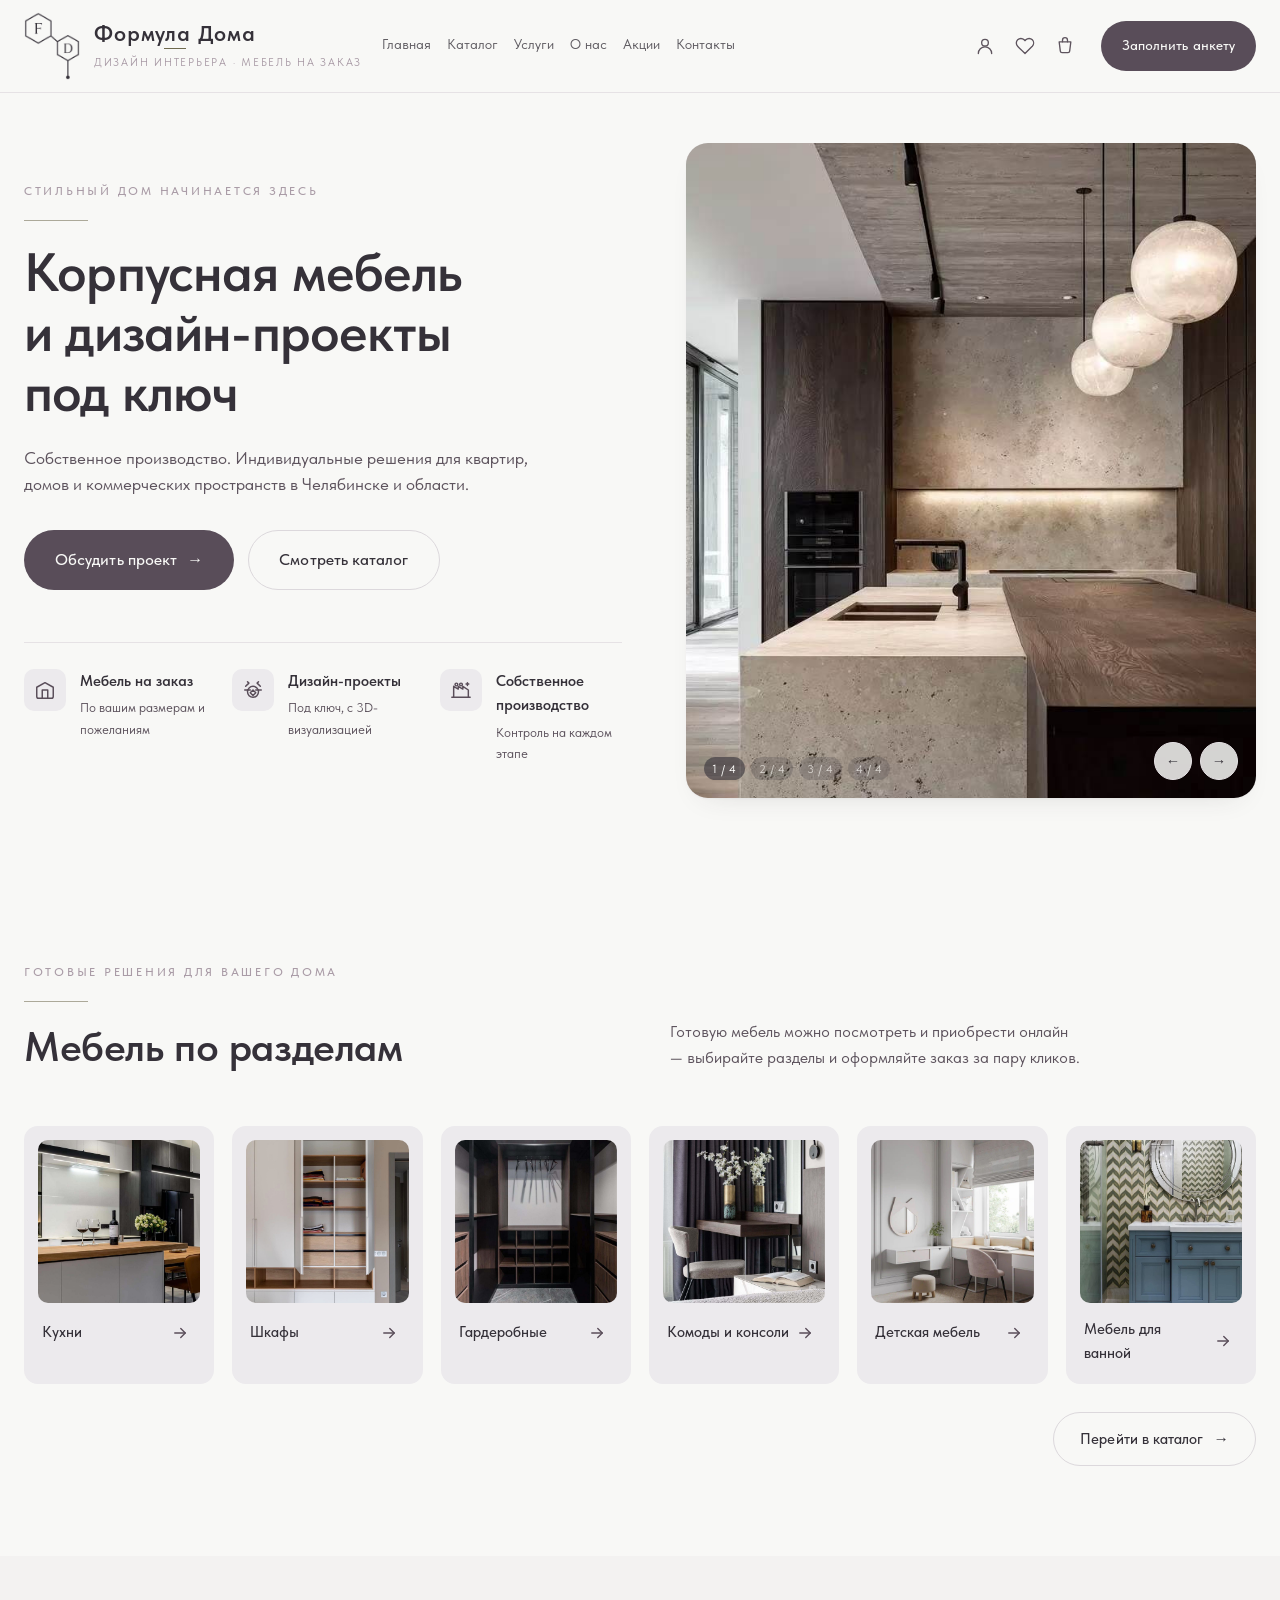
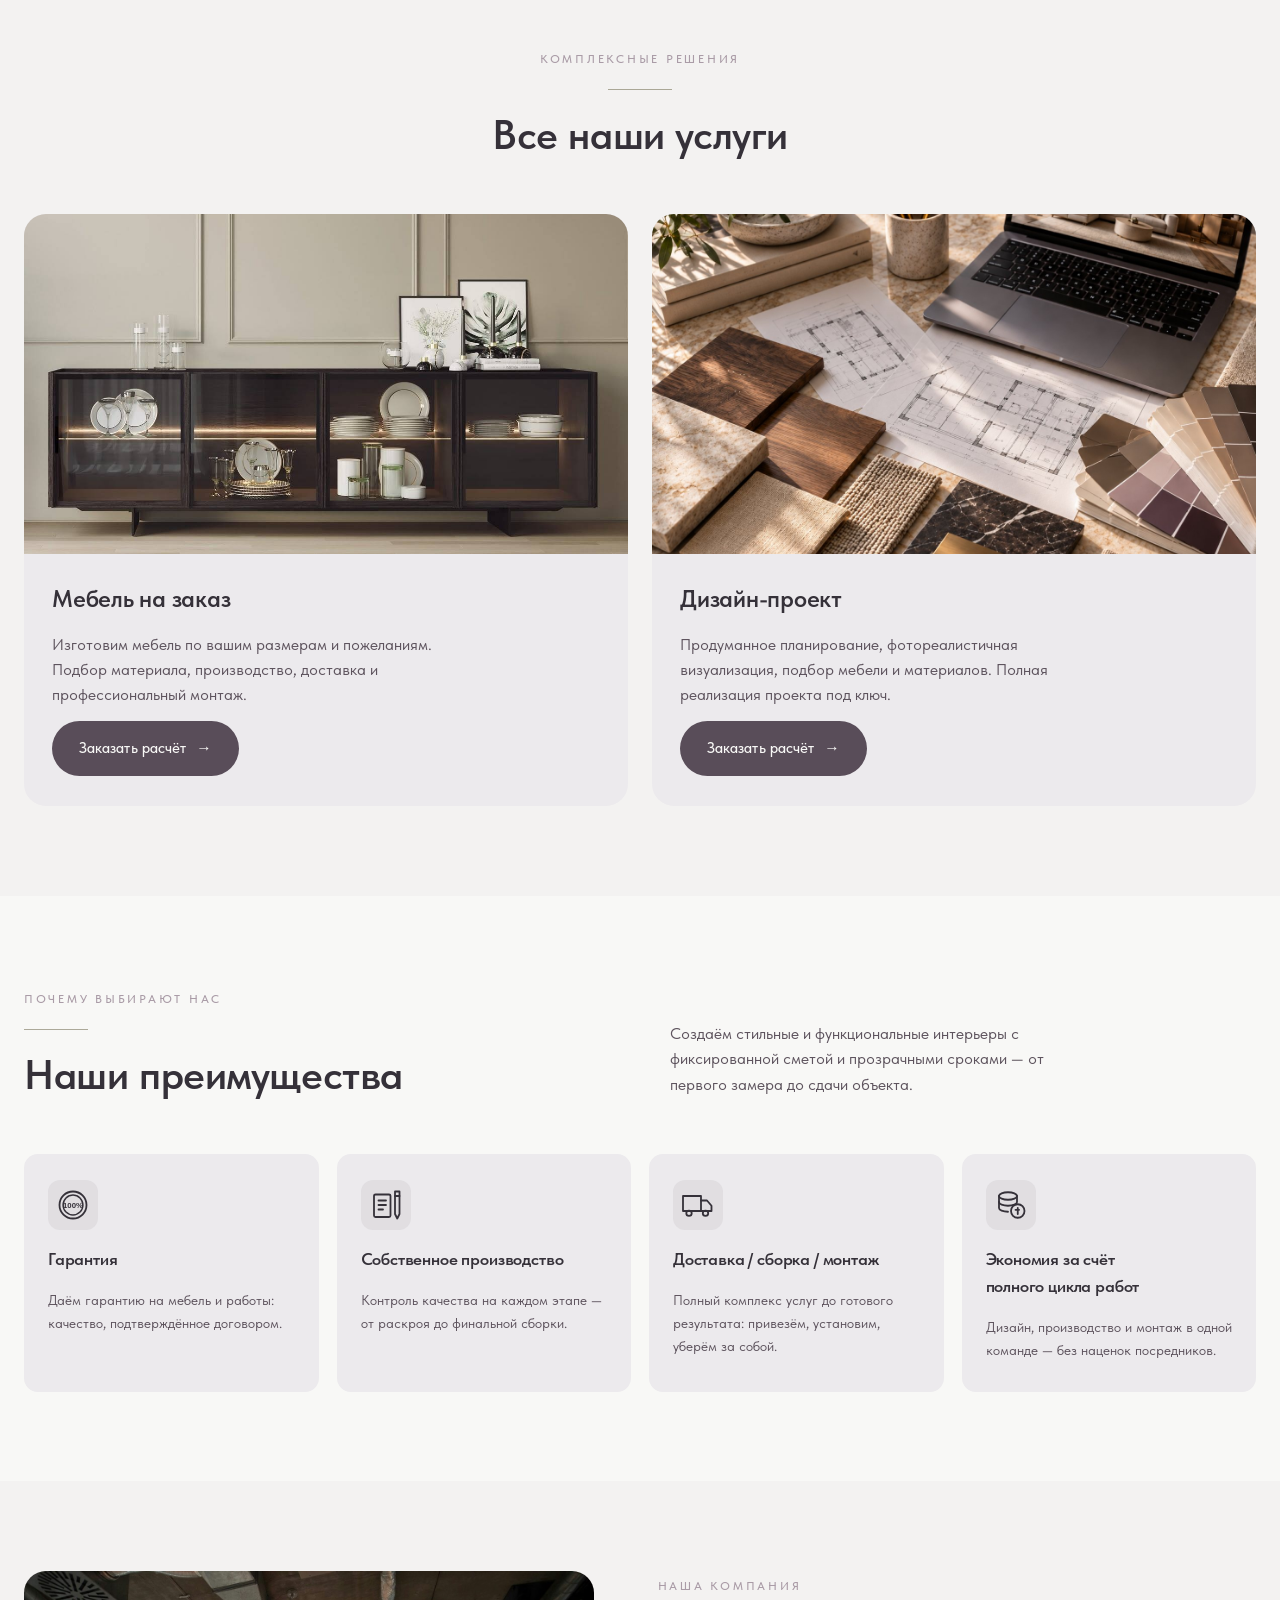
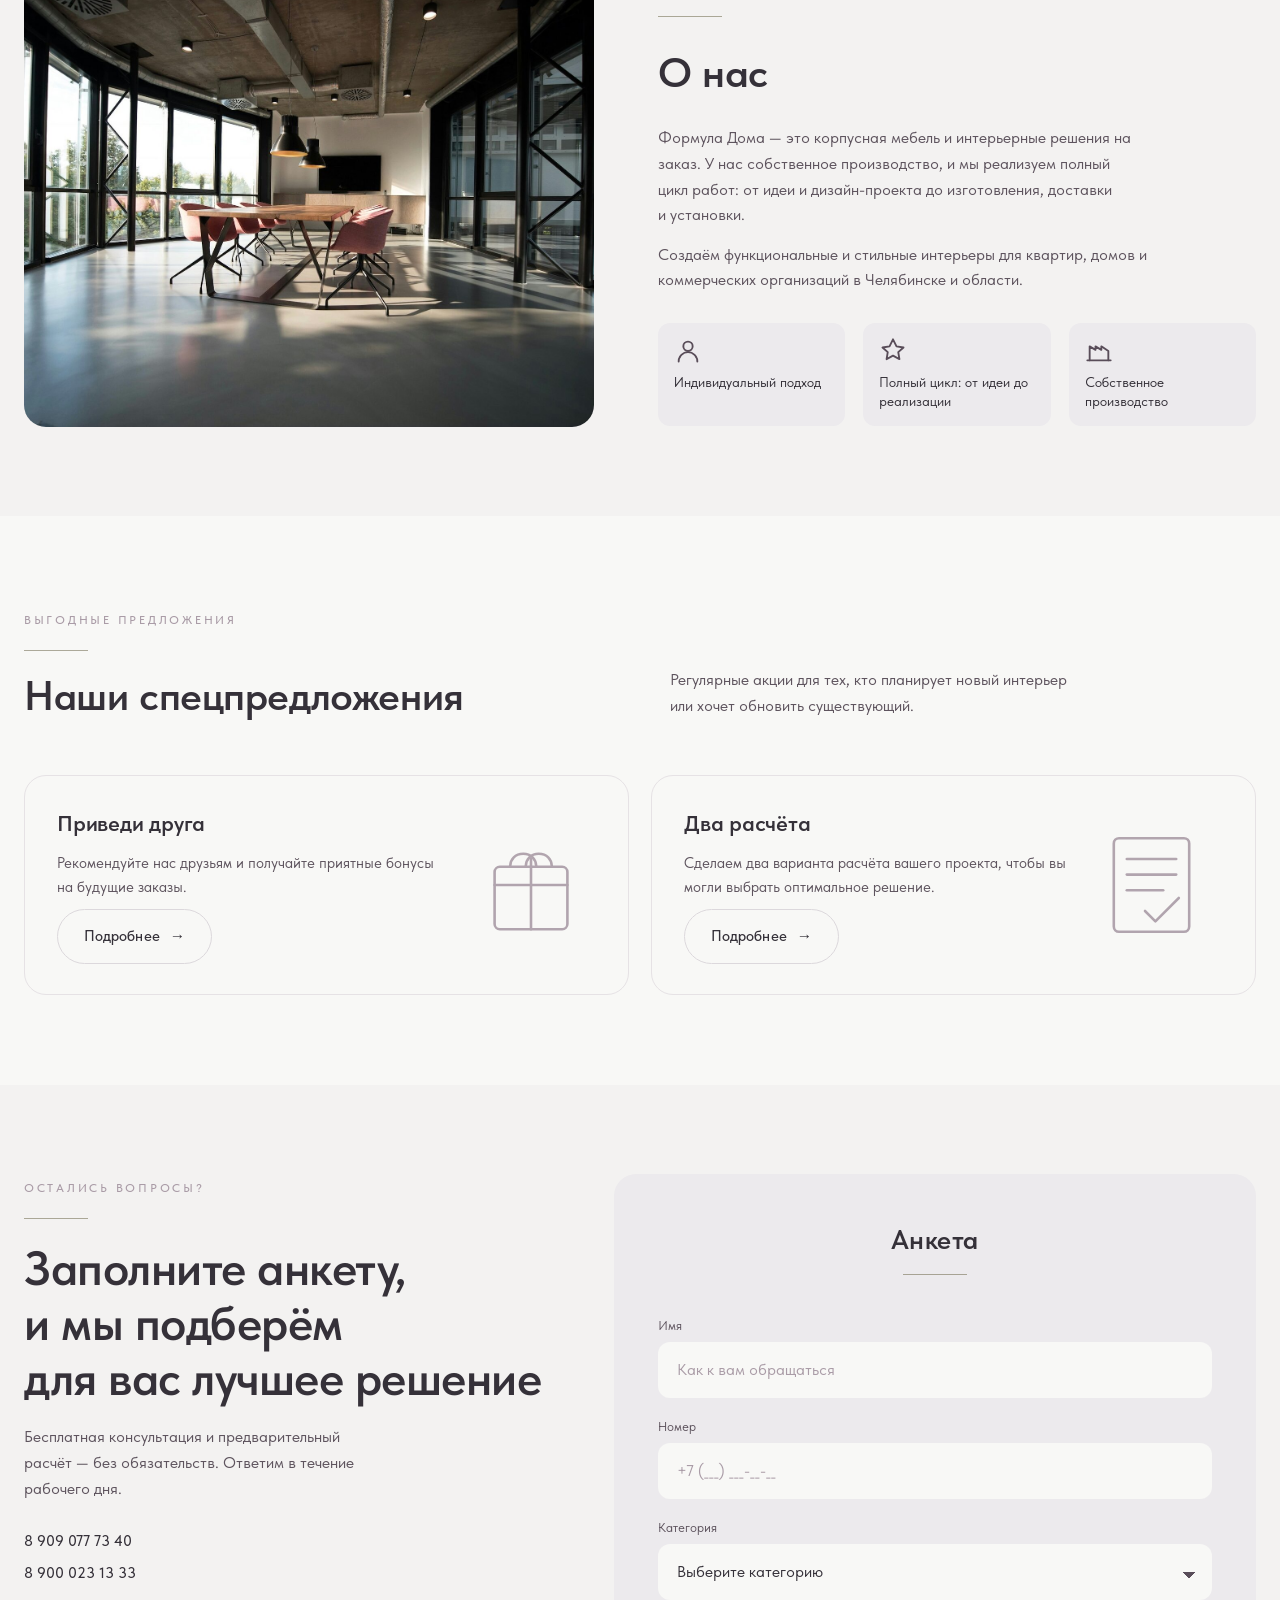
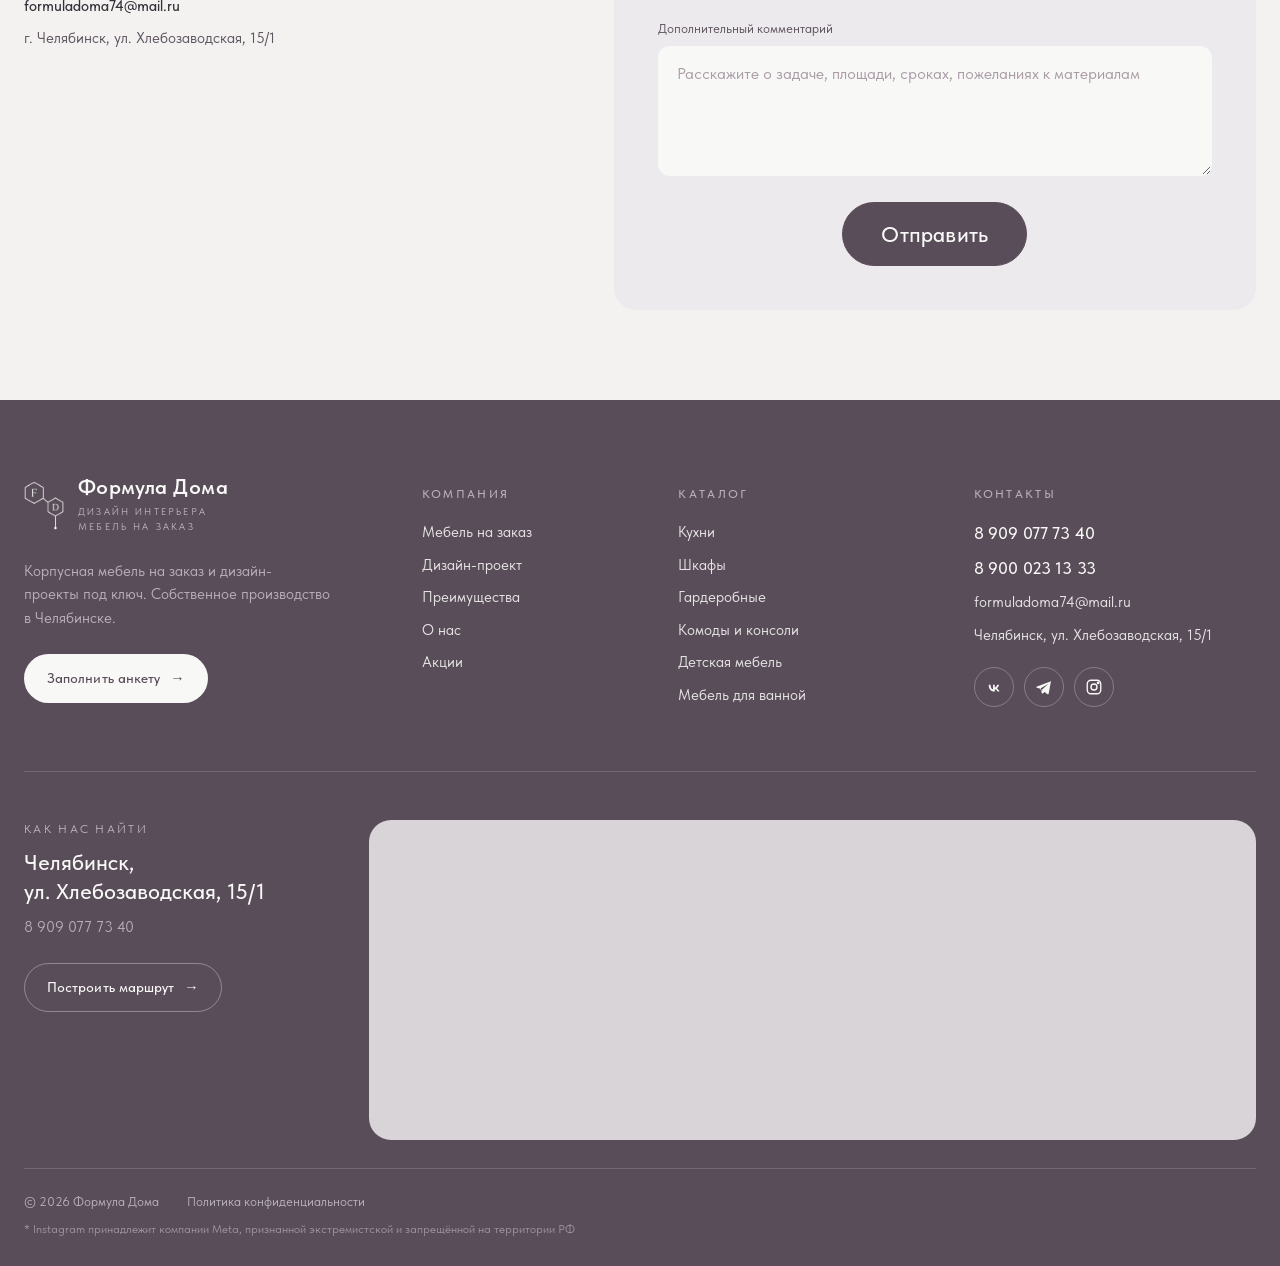
==== commit 236b7d0f: "Демо-версия сайта Формула Дома" ====
--- a/index.html
+++ b/index.html
@@ -13,13 +13,77 @@
 <link rel="icon" type="image/png" href="assets/img/favicon.png">
 <link rel="apple-touch-icon" href="assets/img/apple-touch-icon.png">
 <link rel="preload" href="assets/fonts/TildaSans-VF.woff2" as="font" type="font/woff2" crossorigin>
-<link rel="stylesheet" href="assets/css/site.css?v=3">
+<link rel="stylesheet" href="assets/css/site.css?v=4">
 <meta name="robots" content="noindex, nofollow">
 <script>window.__DEMO__=true;</script>
 </head>
 <body>
 <section id="vb-f7k-root" class="vb-f7k" aria-labelledby="vb-f7k-hero-title">
- <!-- ================= HEADER ================= --> <header class="vb-f7k-header" id="vb-f7k-header"> <div class="vb-f7k-shell vb-f7k-header__top"> <a class="vb-f7k-logo" href="index.html" aria-label="Формула Дома — на главную"> <img class="vb-f7k-logo__mark" src="assets/img/logo-mark.png" alt="" width="80" height="92" aria-hidden="true"> <span class="vb-f7k-logo__text"> <span class="vb-f7k-logo__name"><em>Формула Дома</em></span> <span class="vb-f7k-logo__sub">Дизайн интерьера · Мебель на заказ</span> </span> </a> <nav class="vb-f7k-nav" id="vb-f7k-nav" aria-label="Основная навигация"> <a href="#vb-f7k-hero">Главная</a> <a href="catalog.html">Каталог</a> <a href="#vb-f7k-services">Услуги</a> <a href="#vb-f7k-about">О нас</a> <a href="#vb-f7k-offers">Акции</a> <a href="#vb-f7k-contacts">Контакты</a> <a href="#auth" class="vb-f7k-nav__auth" data-auth-open>Личный кабинет</a> <div class="vb-f7k-nav__extra"><a class="vb-f7k-btn vb-f7k-btn--primary" href="#vb-f7k-anketa">Заполнить анкету</a><div class="vb-f7k-nav__phones"><a href="tel:+79090777340">8 909 077 73 40</a><a href="tel:+79000231333">8 900 023 13 33</a><span>г. Челябинск, ул. Хлебозаводская 15/1</span></div></div> </nav> <div class="vb-f7k-header__right"> <div class="vb-f7k-header__icons" aria-label="Личный кабинет"> <a class="vb-f7k-iconbtn" href="#auth" id="vb-f7k-auth-btn" data-auth-open aria-label="Авторизация"> <svg viewBox="0 0 24 24" fill="none" stroke="currentColor" stroke-width="1.6" stroke-linecap="round" stroke-linejoin="round" aria-hidden="true"><circle cx="12" cy="8" r="4"></circle><path d="M4 21c0-4.4 3.6-8 8-8s8 3.6 8 8"></path></svg> <span id="vb-f7k-auth-label">Авторизация</span> </a> <a class="vb-f7k-iconbtn" href="favorites.html" aria-label="Избранное"><b class="vb-f7k-badge" data-badge="fav" hidden></b> <svg viewBox="0 0 24 24" fill="none" stroke="currentColor" stroke-width="1.6" stroke-linecap="round" stroke-linejoin="round" aria-hidden="true"><path d="M20.8 4.6a5.5 5.5 0 0 0-7.8 0L12 5.6l-1-1a5.5 5.5 0 1 0-7.8 7.8l1 1L12 21l7.8-7.8 1-1a5.5 5.5 0 0 0 0-7.6z"></path></svg> <span>Избранное</span> </a> <a class="vb-f7k-iconbtn" href="cart.html" aria-label="Корзина"><b class="vb-f7k-badge" data-badge="cart" hidden></b> <svg viewBox="0 0 24 24" fill="none" stroke="currentColor" stroke-width="1.6" stroke-linecap="round" stroke-linejoin="round" aria-hidden="true"><path d="M5 7h14l-1.4 11.2a2 2 0 0 1-2 1.8H8.4a2 2 0 0 1-2-1.8L5 7z"></path><path d="M9 7V5a3 3 0 0 1 6 0v2"></path></svg> <span>Корзина</span> </a> </div> <a class="vb-f7k-btn vb-f7k-btn--primary" href="#vb-f7k-anketa"> <span class="t-btnflex__text">Заполнить анкету</span> </a> <button class="vb-f7k-burger" type="button" id="vb-f7k-burger" aria-controls="vb-f7k-nav" aria-label="Открыть меню" aria-expanded="false"> <span class="vb-f7k-burger__lines" aria-hidden="true"><i></i><i></i><i></i></span> </button> </div> </div> </header> <!-- ================= HERO ================= --> <section class="vb-f7k-hero" id="vb-f7k-hero" aria-labelledby="vb-f7k-hero-title"> <div class="vb-f7k-shell"> <div class="vb-f7k-hero__grid"> <div class="vb-f7k-hero__copy"> <span class="vb-f7k-eyebrow">Стильный дом начинается здесь</span> <span class="vb-f7k-rule"></span> <h1 class="vb-f7k-hero__title" id="vb-f7k-hero-title">Корпусная мебель<br>и дизайн-проекты<br>под ключ</h1> <p class="vb-f7k-hero__lead">Собственное производство. Индивидуальные решения для квартир, домов и коммерческих пространств в Челябинске и области.</p> <div class="vb-f7k-hero__actions"> <a class="vb-f7k-btn vb-f7k-btn--primary vb-f7k-btn--lg" href="#vb-f7k-anketa"> <span class="t-btnflex__text">Обсудить проект</span> <span class="vb-f7k-btn__arrow" aria-hidden="true">→</span> </a> <a class="vb-f7k-btn vb-f7k-btn--ghost vb-f7k-btn--lg" href="catalog.html"> <span class="t-btnflex__text">Смотреть каталог</span> </a> </div> <div class="vb-f7k-hero__perks" data-reveal=""> <div class="vb-f7k-perk"> <span class="vb-f7k-perk__icon" aria-hidden="true"> <svg viewBox="0 0 24 24" fill="none" stroke="currentColor" stroke-width="1.6" stroke-linecap="round" stroke-linejoin="round"><path d="M3 9l9-5 9 5v10a2 2 0 0 1-2 2H5a2 2 0 0 1-2-2V9z"></path><path d="M9 21V12h6v9"></path></svg> </span> <div> <div class="vb-f7k-perk__title">Мебель на заказ</div> <div class="vb-f7k-perk__text">По вашим размерам и пожеланиям</div> </div> </div> <div class="vb-f7k-perk"> <span class="vb-f7k-perk__icon" aria-hidden="true"> <svg viewBox="0 0 24 24" fill="none" stroke="currentColor" stroke-width="1.6" stroke-linecap="round" stroke-linejoin="round"><path d="M6 3l1.5 1.5L4 8"></path><path d="M3 12h6"></path><path d="M18 3l-1.5 1.5L20 8"></path><path d="M21 12h-6"></path><circle cx="12" cy="14" r="6"></circle><path d="M12 18l-3-3 3-3 3 3z"></path></svg> </span> <div> <div class="vb-f7k-perk__title">Дизайн-проекты</div> <div class="vb-f7k-perk__text">Под ключ, с 3D-визуализацией</div> </div> </div> <div class="vb-f7k-perk"> <span class="vb-f7k-perk__icon" aria-hidden="true"> <svg viewBox="0 0 24 24" fill="none" stroke="currentColor" stroke-width="1.6" stroke-linecap="round" stroke-linejoin="round"><path d="M2 20h20"></path><path d="M4 20V8l5 3V8l5 3V8l6 4v8"></path><circle cx="7" cy="6" r="1.5"></circle><circle cx="12" cy="6" r="1.5"></circle><path d="M19 4v3"></path><path d="M17.5 5.5h3"></path></svg> </span> <div> <div class="vb-f7k-perk__title">Собственное производство</div> <div class="vb-f7k-perk__text">Контроль на каждом этапе</div> </div> </div> </div> </div> <div class="vb-f7k-hero__media"> <div class="vb-f7k-hero__slides" id="vb-f7k-slides" aria-hidden="true"> <div class="vb-f7k-hero__slide is-active"><img src="assets/img/img13.jpg" alt="Тёмная кухня с мраморным островом"></div> <div class="vb-f7k-hero__slide"><img src="assets/img/img05.jpg" alt="Врезной блок розеток в деревянной столешнице"></div> <div class="vb-f7k-hero__slide"><img src="assets/img/img09.jpg" alt="Ванная комната в пыльно-розовых тонах с мраморной консолью"></div> <div class="vb-f7k-hero__slide"><img alt="Спальня с красной люстрой и текстильным оформлением" src="assets/img/img07.jpg"></div> </div> <div class="vb-f7k-hero__dots" id="vb-f7k-dots" role="tablist" aria-label="Слайды"> <button class="vb-f7k-hero__dot is-active" type="button" data-slide="0" aria-label="Слайд 1">1 / 4</button> <button class="vb-f7k-hero__dot" type="button" data-slide="1" aria-label="Слайд 2">2 / 4</button> <button class="vb-f7k-hero__dot" type="button" data-slide="2" aria-label="Слайд 3">3 / 4</button> <button class="vb-f7k-hero__dot" type="button" data-slide="3" aria-label="Слайд 4">4 / 4</button> </div> <div class="vb-f7k-hero__nav" aria-label="Навигация по слайдам"> <button type="button" id="vb-f7k-prev" aria-label="Предыдущий">←</button> <button type="button" id="vb-f7k-next" aria-label="Следующий">→</button> </div> </div> </div> </div> </section> <!-- ================= CATEGORIES ================= --> <section class="vb-f7k-section" id="vb-f7k-cats" aria-labelledby="vb-f7k-cats-title"> <div class="vb-f7k-shell"> <div class="vb-f7k-section__head" data-reveal=""> <div> <span class="vb-f7k-eyebrow">Готовые решения для вашего дома</span> <span class="vb-f7k-rule"></span> <h2 class="vb-f7k-section__title" id="vb-f7k-cats-title">Мебель по разделам</h2> </div> <p class="vb-f7k-section__text">Готовую мебель можно посмотреть и приобрести онлайн — выбирайте разделы и оформляйте заказ за пару кликов.</p> </div> <div class="vb-f7k-cats"> <a class="vb-f7k-cat" href="catalog.html?c=kuhni" data-reveal=""> <div class="vb-f7k-cat__img"><img src="assets/img/img12.jpg" alt="Кухни" loading="lazy"></div> <div class="vb-f7k-cat__row"> <span class="vb-f7k-cat__name">Кухни</span> <span class="vb-f7k-cat__arrow" aria-hidden="true"><svg viewBox="0 0 24 24" fill="none" stroke="currentColor" stroke-width="1.8" stroke-linecap="round" stroke-linejoin="round"><path d="M5 12h14"></path><path d="M13 6l6 6-6 6"></path></svg></span> </div> </a> <a class="vb-f7k-cat" href="catalog.html?c=shkafy" data-reveal=""> <div class="vb-f7k-cat__img"><img src="assets/img/img01.jpg" alt="Шкафы" loading="lazy"></div> <div class="vb-f7k-cat__row"> <span class="vb-f7k-cat__name">Шкафы</span> <span class="vb-f7k-cat__arrow" aria-hidden="true"><svg viewBox="0 0 24 24" fill="none" stroke="currentColor" stroke-width="1.8" stroke-linecap="round" stroke-linejoin="round"><path d="M5 12h14"></path><path d="M13 6l6 6-6 6"></path></svg></span> </div> </a> <a class="vb-f7k-cat" href="catalog.html?c=garderobnye" data-reveal=""> <div class="vb-f7k-cat__img"><img src="assets/img/img03.jpg" alt="Гардеробные" loading="lazy"></div> <div class="vb-f7k-cat__row"> <span class="vb-f7k-cat__name">Гардеробные</span> <span class="vb-f7k-cat__arrow" aria-hidden="true"><svg viewBox="0 0 24 24" fill="none" stroke="currentColor" stroke-width="1.8" stroke-linecap="round" stroke-linejoin="round"><path d="M5 12h14"></path><path d="M13 6l6 6-6 6"></path></svg></span> </div> </a> <a class="vb-f7k-cat" href="catalog.html?c=komody" data-reveal=""> <div class="vb-f7k-cat__img"><img src="assets/img/img08.jpg" alt="Комоды и консоли" loading="lazy"></div> <div class="vb-f7k-cat__row"> <span class="vb-f7k-cat__name">Комоды и консоли</span> <span class="vb-f7k-cat__arrow" aria-hidden="true"><svg viewBox="0 0 24 24" fill="none" stroke="currentColor" stroke-width="1.8" stroke-linecap="round" stroke-linejoin="round"><path d="M5 12h14"></path><path d="M13 6l6 6-6 6"></path></svg></span> </div> </a> <a class="vb-f7k-cat" href="catalog.html?c=detskaya" data-reveal=""> <div class="vb-f7k-cat__img"><img src="assets/img/img11.jpg" alt="Детская мебель" loading="lazy"></div> <div class="vb-f7k-cat__row"> <span class="vb-f7k-cat__name">Детская мебель</span> <span class="vb-f7k-cat__arrow" aria-hidden="true"><svg viewBox="0 0 24 24" fill="none" stroke="currentColor" stroke-width="1.8" stroke-linecap="round" stroke-linejoin="round"><path d="M5 12h14"></path><path d="M13 6l6 6-6 6"></path></svg></span> </div> </a> <a class="vb-f7k-cat" href="catalog.html?c=vannaya" data-reveal=""> <div class="vb-f7k-cat__img"><img src="assets/img/img14.jpg" alt="Мебель для ванной" loading="lazy"></div> <div class="vb-f7k-cat__row"> <span class="vb-f7k-cat__name">Мебель для ванной</span> <span class="vb-f7k-cat__arrow" aria-hidden="true"><svg viewBox="0 0 24 24" fill="none" stroke="currentColor" stroke-width="1.8" stroke-linecap="round" stroke-linejoin="round"><path d="M5 12h14"></path><path d="M13 6l6 6-6 6"></path></svg></span> </div> </a> </div> <div style="text-align:right; margin-top: 28px;"> <a class="vb-f7k-btn vb-f7k-btn--ghost" href="catalog.html"> <span class="t-btnflex__text">Перейти в каталог</span> <span class="vb-f7k-btn__arrow" aria-hidden="true">→</span> </a> </div> </div> </section> <!-- ================= SERVICES (big) ================= --> <section class="vb-f7k-section vb-f7k-section--alt" id="vb-f7k-services" aria-labelledby="vb-f7k-services-title"> <div class="vb-f7k-shell"> <div class="vb-f7k-section__head vb-f7k-section__head--center" data-reveal=""> <div> <span class="vb-f7k-eyebrow">Комплексные решения</span> <span class="vb-f7k-rule vb-f7k-rule--center"></span> <h2 class="vb-f7k-section__title" id="vb-f7k-services-title" style="max-width:none;">Все наши услуги</h2> </div> </div> <div class="vb-f7k-services"> <article class="vb-f7k-svc" id="vb-f7k-svc-custom" data-reveal=""> <div class="vb-f7k-svc__img"><img src="assets/img/img02.jpg" alt="Мебель на заказ в современном интерьере" loading="lazy"></div> <div class="vb-f7k-svc__body"> <h3 class="vb-f7k-svc__title">Мебель на заказ</h3> <p class="vb-f7k-svc__text">Изготовим мебель по вашим размерам и пожеланиям. Подбор материала, производство, доставка и профессиональный монтаж.</p> <a class="vb-f7k-btn vb-f7k-btn--primary vb-f7k-svc__more" href="#vb-f7k-anketa" data-category="Мебель на заказ"> <span class="t-btnflex__text">Заказать расчёт</span> <span class="vb-f7k-btn__arrow" aria-hidden="true">→</span> </a> </div> </article> <article class="vb-f7k-svc" id="vb-f7k-svc-design" data-reveal=""> <div class="vb-f7k-svc__img"><img alt="Дизайнер за работой над проектом" loading="lazy" src="assets/img/img06.jpg"></div> <div class="vb-f7k-svc__body"> <h3 class="vb-f7k-svc__title">Дизайн-проект</h3> <p class="vb-f7k-svc__text">Продуманное планирование, фотореалистичная визуализация, подбор мебели и материалов. Полная реализация проекта под ключ.</p> <a class="vb-f7k-btn vb-f7k-btn--primary vb-f7k-svc__more" href="#vb-f7k-anketa" data-category="Дизайн-проект"> <span class="t-btnflex__text">Заказать расчёт</span> <span class="vb-f7k-btn__arrow" aria-hidden="true">→</span> </a> </div> </article> </div> </div> </section> <!-- ================= ADVANTAGES ================= --> <section class="vb-f7k-section" id="vb-f7k-advantages" aria-labelledby="vb-f7k-advantages-title"> <div class="vb-f7k-shell"> <div class="vb-f7k-section__head" data-reveal=""> <div> <span class="vb-f7k-eyebrow">Почему выбирают нас</span> <span class="vb-f7k-rule"></span> <h2 class="vb-f7k-section__title" id="vb-f7k-advantages-title">Наши преимущества</h2> </div> <p class="vb-f7k-section__text">Создаём стильные и функциональные интерьеры с фиксированной сметой и прозрачными сроками — от первого замера до сдачи объекта.</p> </div> <div class="vb-f7k-advantages"> <div class="vb-f7k-adv" data-reveal=""> <span class="vb-f7k-adv__icon" aria-hidden="true"><svg viewBox="0 0 24 24" fill="none" stroke="currentColor" stroke-width="1.5" stroke-linecap="round" stroke-linejoin="round"><circle cx="12" cy="12" r="9"/><circle cx="12" cy="12" r="6.6" stroke-width="1"/><text x="12" y="13.9" text-anchor="middle" font-size="5.2" font-weight="700" fill="currentColor" stroke="none" font-family="Arial,sans-serif">100%</text></svg></span> <h3 class="vb-f7k-adv__title">Гарантия</h3> <p class="vb-f7k-adv__text">Даём гарантию на мебель и работы: качество, подтверждённое договором.</p> </div> <div class="vb-f7k-adv" data-reveal=""> <span class="vb-f7k-adv__icon" aria-hidden="true"><svg viewBox="0 0 24 24" fill="none" stroke="currentColor" stroke-width="1.5" stroke-linecap="round" stroke-linejoin="round"><rect x="4" y="5" width="11" height="15" rx="1"/><path d="M7 9h5M7 12h5M7 15h3"/><path d="M18 3v15l1.5 3 1.5-3V3z"/><path d="M18 6h3"/></svg></span> <h3 class="vb-f7k-adv__title">Собственное производство</h3> <p class="vb-f7k-adv__text">Контроль качества на каждом этапе — от раскроя до финальной сборки.</p> </div> <div class="vb-f7k-adv" data-reveal=""> <span class="vb-f7k-adv__icon" aria-hidden="true"><svg viewBox="0 0 24 24" fill="none" stroke="currentColor" stroke-width="1.5" stroke-linecap="round" stroke-linejoin="round"><path d="M2 6h12v10H2z"/><path d="M14 9h4l3 3.5V16h-7"/><circle cx="6" cy="17.5" r="1.8"/><circle cx="17" cy="17.5" r="1.8"/></svg></span> <h3 class="vb-f7k-adv__title">Доставка / сборка / монтаж</h3> <p class="vb-f7k-adv__text">Полный комплекс услуг до готового результата: привезём, установим, уберём за собой.</p> </div> <div class="vb-f7k-adv" data-reveal=""> <span class="vb-f7k-adv__icon" aria-hidden="true"><svg viewBox="0 0 24 24" fill="none" stroke="currentColor" stroke-width="1.5" stroke-linecap="round" stroke-linejoin="round"><ellipse cx="10" cy="6" rx="6" ry="2.5"/><path d="M4 6v4c0 1.4 2.7 2.5 6 2.5s6-1.1 6-2.5V6"/><path d="M4 10v4c0 1.4 2.7 2.5 6 2.5"/><circle cx="16.5" cy="16" r="4.5"/><path d="M16.5 14v4M15 15.2h2.4"/></svg></span> <h3 class="vb-f7k-adv__title">Экономия за счёт полного цикла работ</h3> <p class="vb-f7k-adv__text">Дизайн, производство и монтаж в одной команде — без наценок посредников.</p> </div> </div> </div> </section> <!-- ================= ABOUT ================= --> <section class="vb-f7k-section vb-f7k-section--alt" id="vb-f7k-about" aria-labelledby="vb-f7k-about-title"> <div class="vb-f7k-shell"> <div class="vb-f7k-about"> <div class="vb-f7k-about__media" data-reveal=""> <img src="assets/img/img10.jpg" alt="Современный офис и шоурум Формула Дома"> </div> <div data-reveal=""> <span class="vb-f7k-eyebrow">Наша компания</span> <span class="vb-f7k-rule"></span> <h2 class="vb-f7k-about__title" id="vb-f7k-about-title">О нас</h2> <p class="vb-f7k-about__text">Формула Дома — это корпусная мебель и интерьерные решения на заказ. У нас собственное производство, и мы реализуем полный цикл работ: от идеи и дизайн-проекта до изготовления, доставки и установки.</p> <p class="vb-f7k-about__text" style="margin-top:14px;">Создаём функциональные и стильные интерьеры для квартир, домов и коммерческих организаций в Челябинске и области.</p> <div class="vb-f7k-about__features"> <div class="vb-f7k-about__feature"> <svg viewBox="0 0 24 24" fill="none" stroke="currentColor" stroke-width="1.6" stroke-linecap="round" stroke-linejoin="round" aria-hidden="true"><circle cx="12" cy="8" r="4"></circle><path d="M4 21c0-4.4 3.6-8 8-8s8 3.6 8 8"></path></svg> <span>Индивидуальный подход</span> </div> <div class="vb-f7k-about__feature"> <svg viewBox="0 0 24 24" fill="none" stroke="currentColor" stroke-width="1.6" stroke-linecap="round" stroke-linejoin="round" aria-hidden="true"><path d="M12 2l3 6 6 1-4.5 4 1 6L12 16l-5.5 3 1-6L3 9l6-1z"></path></svg> <span>Полный цикл: от идеи до реализации</span> </div> <div class="vb-f7k-about__feature"> <svg viewBox="0 0 24 24" fill="none" stroke="currentColor" stroke-width="1.6" stroke-linecap="round" stroke-linejoin="round" aria-hidden="true"><path d="M2 20h20"></path><path d="M4 20V8l5 3V8l5 3V8l6 4v8"></path></svg> <span>Собственное производство</span> </div> </div> </div> </div> </div> </section> <!-- ================= SPECIAL OFFERS + ANKETA HEADER ================= --> <section class="vb-f7k-section" id="vb-f7k-offers" aria-labelledby="vb-f7k-offers-title"> <div class="vb-f7k-shell"> <div class="vb-f7k-section__head" data-reveal=""> <div> <span class="vb-f7k-eyebrow">Выгодные предложения</span> <span class="vb-f7k-rule"></span> <h2 class="vb-f7k-section__title" id="vb-f7k-offers-title">Наши спецпредложения</h2> </div> <p class="vb-f7k-section__text">Регулярные акции для тех, кто планирует новый интерьер или хочет обновить существующий.</p> </div> <div class="vb-f7k-offers"> <article class="vb-f7k-offer" data-reveal=""> <div class="vb-f7k-offer__copy"> <h3 class="vb-f7k-offer__title">Приведи друга</h3> <p class="vb-f7k-offer__text">Рекомендуйте нас друзьям и получайте приятные бонусы на будущие заказы.</p> <a class="vb-f7k-btn vb-f7k-btn--ghost vb-f7k-offer__more" href="#vb-f7k-anketa" data-comment="Интересует акция «Приведи друга»"><span class="t-btnflex__text">Подробнее</span><span class="vb-f7k-btn__arrow" aria-hidden="true">→</span></a> </div> <div class="vb-f7k-offer__deco" aria-hidden="true"> <svg viewBox="0 0 100 100" fill="none" stroke="currentColor" stroke-width="2" stroke-linecap="round" stroke-linejoin="round"> <rect x="22" y="36" width="56" height="48" rx="4"></rect> <path d="M22 50h56"></path> <path d="M50 36v48"></path> <path d="M34 36c0-6 4-10 10-10s10 4 10 10"></path> <path d="M46 36c0-6 4-10 10-10s10 4 10 10"></path> <path d="M50 30v6"></path> </svg> </div> </article> <article class="vb-f7k-offer" data-reveal=""> <div class="vb-f7k-offer__copy"> <h3 class="vb-f7k-offer__title">Два расчёта</h3> <p class="vb-f7k-offer__text">Сделаем два варианта расчёта вашего проекта, чтобы вы могли выбрать оптимальное решение.</p> <a class="vb-f7k-btn vb-f7k-btn--ghost vb-f7k-offer__more" href="#vb-f7k-anketa" data-comment="Интересует акция «Два расчёта»"><span class="t-btnflex__text">Подробнее</span><span class="vb-f7k-btn__arrow" aria-hidden="true">→</span></a> </div> <div class="vb-f7k-offer__deco" aria-hidden="true"> <svg viewBox="0 0 100 100" fill="none" stroke="currentColor" stroke-width="2" stroke-linecap="round" stroke-linejoin="round"> <rect x="16" y="14" width="58" height="72" rx="4"></rect> <path d="M26 30h38"></path> <path d="M26 42h38"></path> <path d="M26 54h28"></path> <path d="M40 70l8 8 18-18"></path> </svg> </div> </article> </div> </div> </section> <!-- ================= ANKETA ================= --> <section class="vb-f7k-section vb-f7k-section--alt" id="vb-f7k-anketa" aria-labelledby="vb-f7k-anketa-title"> <div class="vb-f7k-shell"> <div class="vb-f7k-anketa__inner"> <div data-reveal=""> <span class="vb-f7k-eyebrow">Остались вопросы?</span> <span class="vb-f7k-rule"></span> <h2 class="vb-f7k-anketa__title" id="vb-f7k-anketa-title"><p>Заполните анкету,</p><p>и&nbsp;мы&nbsp;подберём</p><p>для вас лучшее решение</p></h2> <p class="vb-f7k-anketa__text">Бесплатная консультация и предварительный расчёт — без обязательств. Ответим в течение рабочего дня.</p> <div class="vb-f7k-anketa__contacts"> <a href="tel:+79090777340">8 909 077 73 40</a> <a href="tel:+79000231333">8 900 023 13 33</a> <a href="mailto:formuladoma74@mail.ru">formuladoma74@mail.ru</a> <a href="https://yandex.ru/maps/?text=%D0%A7%D0%B5%D0%BB%D1%8F%D0%B1%D0%B8%D0%BD%D1%81%D0%BA%2C%20%D1%83%D0%BB.%20%D0%A5%D0%BB%D0%B5%D0%B1%D0%BE%D0%B7%D0%B0%D0%B2%D0%BE%D0%B4%D1%81%D0%BA%D0%B0%D1%8F%2C%2015%2F1" target="_blank" rel="noopener" class="vb-f7k-addr">г. Челябинск, ул. Хлебозаводская 15/1</a> </div> </div> <form id="vb-f7k-form" name="vb-f7k-form" class="vb-f7k-form" action="/api/lead" method="post" data-inputbox=".vb-f7k-inputbox" novalidate=""> <div class="js-errorbox-all" style="display: none"><div class="js-rule-error-all"></div></div> <div class="vb-f7k-form__head"> <h3 class="vb-f7k-form__title">Анкета</h3> <span class="vb-f7k-rule vb-f7k-rule--center" style="margin-top:12px;"></span> </div> <div class="vb-f7k-inputbox"> <label for="vb-f7k-name">Имя</label> <input type="text" id="vb-f7k-name" name="name" class="js-tilda-rule" data-tilda-req="1" data-tilda-rule-minlength="2" placeholder="Как к вам обращаться" autocomplete="name"> <div class="t-input-error"></div> </div> <div class="vb-f7k-inputbox"> <label for="vb-f7k-phone">Номер</label> <input type="tel" id="vb-f7k-phone" name="phone" class="js-tilda-rule js-tilda-mask" data-tilda-req="1" data-tilda-rule="phone" data-tilda-mask="+7 (999) 999-99-99" placeholder="+7 (___) ___-__-__" autocomplete="tel"> <div class="t-input-error"></div> </div> <div class="vb-f7k-inputbox"> <label for="vb-f7k-category">Категория</label> <select id="vb-f7k-category" name="category" class="js-tilda-rule" data-tilda-req="1"> <option value="" disabled="" selected="" hidden="">Выберите категорию</option> <option value="Готовая мебель">Готовая мебель</option> <option value="Мебель на заказ">Мебель на заказ</option> <option value="Дизайн-проект">Дизайн-проект</option> </select> <div class="t-input-error"></div> </div> <div class="vb-f7k-inputbox"> <label for="vb-f7k-comment">Дополнительный комментарий</label> <textarea id="vb-f7k-comment" name="comment" placeholder="Расскажите о задаче, площади, сроках, пожеланиях к материалам"></textarea> <div class="t-input-error"></div> </div> <div class="vb-f7k-hp" aria-hidden="true"><label>Website<input type="text" name="website" tabindex="-1" autocomplete="off"></label></div><div class="vb-f7k-form__error" role="alert" hidden></div> <div class="vb-f7k-form__submit"> <button type="submit" class="t-submit t-btnflex t-btnflex_lg"> <span class="t-btnflex__text">Отправить</span> </button> </div> <div class="js-successbox t-form__successbox" tabindex="-1" style="display: none"> <h3>Заявка отправлена</h3> <p>Спасибо! Мы свяжемся с вами в ближайшее рабочее время, чтобы обсудить проект.</p> </div> </form> </div> </div> </section> <!-- ================= FOOTER ================= --> <footer class="vb-f7k-footer" id="vb-f7k-contacts" aria-labelledby="vb-f7k-footer-title"> <div class="vb-f7k-shell"> <div class="vb-f7k-footer__top"> <div> <a class="vb-f7k-logo vb-f7k-footer__brand" href="index.html"> <img class="vb-f7k-logo__mark" src="assets/img/logo-mark-light.png" alt="" width="48" height="56" aria-hidden="true"> <span class="vb-f7k-logo__text"> <span class="vb-f7k-logo__name" id="vb-f7k-footer-title"><em>Формула Дома</em></span> <span class="vb-f7k-logo__sub">Дизайн интерьера · Мебель на заказ</span> </span> </a> <p class="vb-f7k-footer__about">Создаём стильные и функциональные интерьеры. Корпусная мебель на заказ и дизайн-проекты в Челябинске.</p> <div class="vb-f7k-footer__socials"> <a href="https://vk.ru/fdhome1" target="_blank" rel="noopener" aria-label="ВКонтакте"><svg viewBox="0 0 24 24" fill="currentColor" aria-hidden="true"><path d="M12.5 18c-5 0-7.4-3.4-7.6-9.1h2.4c.1 4.2 1.9 6 3.4 6.4V8.9h2.3v3.6c1.4-.2 2.9-1.8 3.4-3.6h2.3c-.4 2.2-1.9 3.9-3 4.6 1.1.6 2.8 2 3.5 4.5h-2.5c-.5-1.5-1.8-2.7-3.6-2.9v2.9h-.6z"></path></svg></a> <a href="https://t.me/fdhomee" target="_blank" rel="noopener" aria-label="Telegram"><svg viewBox="0 0 24 24" fill="currentColor" aria-hidden="true"><path d="M21.4 4.2L2.7 11.4c-1.2.5-1.2 1.2-.2 1.5l4.7 1.5 1.8 5.6c.2.6.4.8.8.8.4 0 .6-.2.9-.4l2-1.9 4.1 3c.7.4 1.3.2 1.5-.7L21 5.6c.3-1.1-.4-1.6-1.1-1.4zM18 7.7l-8.4 7.6-.3 3.2-1.5-4.7 10.2-6.1z"></path></svg></a> <a href="https://instagram.com/hello_home_official" target="_blank" rel="noopener" aria-label="Instagram"><svg viewBox="0 0 24 24" fill="none" stroke="currentColor" stroke-width="1.8" aria-hidden="true"><rect x="3" y="3" width="18" height="18" rx="5"></rect><circle cx="12" cy="12" r="4"></circle><circle cx="17.5" cy="6.5" r="1" fill="currentColor"></circle></svg></a> </div> </div> <div> <h3>Меню</h3> <ul> <li><a href="#vb-f7k-hero">Главная</a></li> <li><a href="catalog.html">Каталог</a></li> <li><a href="#vb-f7k-svc-custom">Мебель на заказ</a></li> <li><a href="#vb-f7k-svc-design">Дизайн-проект</a></li> <li><a href="#vb-f7k-services">Услуги</a></li> <li><a href="#vb-f7k-about">О нас</a></li> <li><a href="#vb-f7k-offers">Акции</a></li> <li><a href="#vb-f7k-contacts">Контакты</a></li> </ul> </div> <div> <h3>Наши соцсети</h3> <ul> <li><a href="https://vk.ru/fdhome1" target="_blank" rel="noopener">vk.ru/fdhome1</a></li> <li><a href="https://t.me/fdhomee" target="_blank" rel="noopener">t.me/fdhomee</a></li> <li><a href="https://instagram.com/hello_home_official" target="_blank" rel="noopener">instagram.com/hello_home_official</a></li> </ul> </div> <div class="vb-f7k-footer__contacts"> <h3>Наши контакты</h3> <ul> <li><a href="tel:+79090777340"><svg viewBox="0 0 24 24" fill="none" stroke="currentColor" stroke-width="1.6" stroke-linecap="round" stroke-linejoin="round" aria-hidden="true"><path d="M22 16.9v3a2 2 0 0 1-2.2 2 19.7 19.7 0 0 1-8.6-3.1 19.5 19.5 0 0 1-6-6 19.7 19.7 0 0 1-3.1-8.7A2 2 0 0 1 4.1 2H7a2 2 0 0 1 2 1.7c.1.9.3 1.7.6 2.5a2 2 0 0 1-.5 2.1L8 9.5a16 16 0 0 0 6 6l1.2-1.2a2 2 0 0 1 2.1-.5c.8.3 1.6.5 2.5.6a2 2 0 0 1 1.7 2z"></path></svg> 8 909 077 73 40</a></li> <li><a href="tel:+79000231333"><svg viewBox="0 0 24 24" fill="none" stroke="currentColor" stroke-width="1.6" stroke-linecap="round" stroke-linejoin="round" aria-hidden="true"><path d="M22 16.9v3a2 2 0 0 1-2.2 2 19.7 19.7 0 0 1-8.6-3.1 19.5 19.5 0 0 1-6-6 19.7 19.7 0 0 1-3.1-8.7A2 2 0 0 1 4.1 2H7a2 2 0 0 1 2 1.7c.1.9.3 1.7.6 2.5a2 2 0 0 1-.5 2.1L8 9.5a16 16 0 0 0 6 6l1.2-1.2a2 2 0 0 1 2.1-.5c.8.3 1.6.5 2.5.6a2 2 0 0 1 1.7 2z"></path></svg> 8 900 023 13 33</a></li> <li><a href="mailto:formuladoma74@mail.ru"><svg viewBox="0 0 24 24" fill="none" stroke="currentColor" stroke-width="1.6" stroke-linecap="round" stroke-linejoin="round" aria-hidden="true"><rect x="3" y="5" width="18" height="14" rx="2"></rect><path d="M3 7l9 6 9-6"></path></svg> formuladoma74@mail.ru</a></li> <li><a href="https://yandex.ru/maps/?text=%D0%A7%D0%B5%D0%BB%D1%8F%D0%B1%D0%B8%D0%BD%D1%81%D0%BA%2C%20%D1%83%D0%BB.%20%D0%A5%D0%BB%D0%B5%D0%B1%D0%BE%D0%B7%D0%B0%D0%B2%D0%BE%D0%B4%D1%81%D0%BA%D0%B0%D1%8F%2C%2015%2F1" target="_blank" rel="noopener"><svg viewBox="0 0 24 24" fill="none" stroke="currentColor" stroke-width="1.6" stroke-linecap="round" stroke-linejoin="round" aria-hidden="true"><path d="M21 10c0 7-9 13-9 13S3 17 3 10a9 9 0 1 1 18 0z"></path><circle cx="12" cy="10" r="3"></circle></svg> г. Челябинск,<br>ул. Хлебозаводская 15/1,</a></li> </ul> </div> </div> <a class="vb-f7k-footer__map" href="https://yandex.ru/maps/?text=%D0%A7%D0%B5%D0%BB%D1%8F%D0%B1%D0%B8%D0%BD%D1%81%D0%BA%2C%20%D1%83%D0%BB.%20%D0%A5%D0%BB%D0%B5%D0%B1%D0%BE%D0%B7%D0%B0%D0%B2%D0%BE%D0%B4%D1%81%D0%BA%D0%B0%D1%8F%2C%2015%2F1" target="_blank" rel="noopener" aria-label="Открыть адрес на Яндекс Картах"> <div class="vb-f7k-footer__map-pin"> <svg viewBox="0 0 24 24" fill="currentColor"><path d="M12 2a7 7 0 0 0-7 7c0 5.3 7 13 7 13s7-7.7 7-13a7 7 0 0 0-7-7zm0 9.5a2.5 2.5 0 1 1 0-5 2.5 2.5 0 0 1 0 5z"></path></svg> <span class="vb-f7k-footer__map-label">г. Челябинск,<br>ул. Хлебозаводская 15/1,</span> </div> </a> <div class="vb-f7k-footer__bottom"> <span>© 2025 Формула Дома. Все права защищены.</span> <span><a href="privacy.html">Политика конфиденциальности</a></span> </div> </div> </footer>
+ <!-- ================= HEADER ================= --> <header class="vb-f7k-header" id="vb-f7k-header"> <div class="vb-f7k-shell vb-f7k-header__top"> <a class="vb-f7k-logo" href="index.html" aria-label="Формула Дома — на главную"> <img class="vb-f7k-logo__mark" src="assets/img/logo-mark.png" alt="" width="80" height="92" aria-hidden="true"> <span class="vb-f7k-logo__text"> <span class="vb-f7k-logo__name"><em>Формула Дома</em></span> <span class="vb-f7k-logo__sub">Дизайн интерьера · Мебель на заказ</span> </span> </a> <nav class="vb-f7k-nav" id="vb-f7k-nav" aria-label="Основная навигация"> <a href="#vb-f7k-hero">Главная</a> <a href="catalog.html">Каталог</a> <a href="#vb-f7k-services">Услуги</a> <a href="#vb-f7k-about">О нас</a> <a href="#vb-f7k-offers">Акции</a> <a href="#vb-f7k-contacts">Контакты</a> <a href="#auth" class="vb-f7k-nav__auth" data-auth-open>Личный кабинет</a> <div class="vb-f7k-nav__extra"><a class="vb-f7k-btn vb-f7k-btn--primary" href="#vb-f7k-anketa">Заполнить анкету</a><div class="vb-f7k-nav__phones"><a href="tel:+79090777340">8 909 077 73 40</a><a href="tel:+79000231333">8 900 023 13 33</a><span>г. Челябинск, ул. Хлебозаводская 15/1</span></div></div> </nav> <div class="vb-f7k-header__right"> <div class="vb-f7k-header__icons" aria-label="Личный кабинет"> <a class="vb-f7k-iconbtn" href="#auth" id="vb-f7k-auth-btn" data-auth-open aria-label="Авторизация"> <svg viewBox="0 0 24 24" fill="none" stroke="currentColor" stroke-width="1.6" stroke-linecap="round" stroke-linejoin="round" aria-hidden="true"><circle cx="12" cy="8" r="4"></circle><path d="M4 21c0-4.4 3.6-8 8-8s8 3.6 8 8"></path></svg> <span id="vb-f7k-auth-label">Авторизация</span> </a> <a class="vb-f7k-iconbtn" href="favorites.html" aria-label="Избранное"><b class="vb-f7k-badge" data-badge="fav" hidden></b> <svg viewBox="0 0 24 24" fill="none" stroke="currentColor" stroke-width="1.6" stroke-linecap="round" stroke-linejoin="round" aria-hidden="true"><path d="M20.8 4.6a5.5 5.5 0 0 0-7.8 0L12 5.6l-1-1a5.5 5.5 0 1 0-7.8 7.8l1 1L12 21l7.8-7.8 1-1a5.5 5.5 0 0 0 0-7.6z"></path></svg> <span>Избранное</span> </a> <a class="vb-f7k-iconbtn" href="cart.html" aria-label="Корзина"><b class="vb-f7k-badge" data-badge="cart" hidden></b> <svg viewBox="0 0 24 24" fill="none" stroke="currentColor" stroke-width="1.6" stroke-linecap="round" stroke-linejoin="round" aria-hidden="true"><path d="M5 7h14l-1.4 11.2a2 2 0 0 1-2 1.8H8.4a2 2 0 0 1-2-1.8L5 7z"></path><path d="M9 7V5a3 3 0 0 1 6 0v2"></path></svg> <span>Корзина</span> </a> </div> <a class="vb-f7k-btn vb-f7k-btn--primary" href="#vb-f7k-anketa"> <span class="t-btnflex__text">Заполнить анкету</span> </a> <button class="vb-f7k-burger" type="button" id="vb-f7k-burger" aria-controls="vb-f7k-nav" aria-label="Открыть меню" aria-expanded="false"> <span class="vb-f7k-burger__lines" aria-hidden="true"><i></i><i></i><i></i></span> </button> </div> </div> </header> <!-- ================= HERO ================= --> <section class="vb-f7k-hero" id="vb-f7k-hero" aria-labelledby="vb-f7k-hero-title"> <div class="vb-f7k-shell"> <div class="vb-f7k-hero__grid"> <div class="vb-f7k-hero__copy"> <span class="vb-f7k-eyebrow">Стильный дом начинается здесь</span> <span class="vb-f7k-rule"></span> <h1 class="vb-f7k-hero__title" id="vb-f7k-hero-title">Корпусная мебель<br>и дизайн-проекты<br>под ключ</h1> <p class="vb-f7k-hero__lead">Собственное производство. Индивидуальные решения для квартир, домов и коммерческих пространств в Челябинске и области.</p> <div class="vb-f7k-hero__actions"> <a class="vb-f7k-btn vb-f7k-btn--primary vb-f7k-btn--lg" href="#vb-f7k-anketa"> <span class="t-btnflex__text">Обсудить проект</span> <span class="vb-f7k-btn__arrow" aria-hidden="true">→</span> </a> <a class="vb-f7k-btn vb-f7k-btn--ghost vb-f7k-btn--lg" href="catalog.html"> <span class="t-btnflex__text">Смотреть каталог</span> </a> </div> <div class="vb-f7k-hero__perks" data-reveal=""> <div class="vb-f7k-perk"> <span class="vb-f7k-perk__icon" aria-hidden="true"> <svg viewBox="0 0 24 24" fill="none" stroke="currentColor" stroke-width="1.6" stroke-linecap="round" stroke-linejoin="round"><path d="M3 9l9-5 9 5v10a2 2 0 0 1-2 2H5a2 2 0 0 1-2-2V9z"></path><path d="M9 21V12h6v9"></path></svg> </span> <div> <div class="vb-f7k-perk__title">Мебель на заказ</div> <div class="vb-f7k-perk__text">По вашим размерам и пожеланиям</div> </div> </div> <div class="vb-f7k-perk"> <span class="vb-f7k-perk__icon" aria-hidden="true"> <svg viewBox="0 0 24 24" fill="none" stroke="currentColor" stroke-width="1.6" stroke-linecap="round" stroke-linejoin="round"><path d="M6 3l1.5 1.5L4 8"></path><path d="M3 12h6"></path><path d="M18 3l-1.5 1.5L20 8"></path><path d="M21 12h-6"></path><circle cx="12" cy="14" r="6"></circle><path d="M12 18l-3-3 3-3 3 3z"></path></svg> </span> <div> <div class="vb-f7k-perk__title">Дизайн-проекты</div> <div class="vb-f7k-perk__text">Под ключ, с 3D-визуализацией</div> </div> </div> <div class="vb-f7k-perk"> <span class="vb-f7k-perk__icon" aria-hidden="true"> <svg viewBox="0 0 24 24" fill="none" stroke="currentColor" stroke-width="1.6" stroke-linecap="round" stroke-linejoin="round"><path d="M2 20h20"></path><path d="M4 20V8l5 3V8l5 3V8l6 4v8"></path><circle cx="7" cy="6" r="1.5"></circle><circle cx="12" cy="6" r="1.5"></circle><path d="M19 4v3"></path><path d="M17.5 5.5h3"></path></svg> </span> <div> <div class="vb-f7k-perk__title">Собственное производство</div> <div class="vb-f7k-perk__text">Контроль на каждом этапе</div> </div> </div> </div> </div> <div class="vb-f7k-hero__media"> <div class="vb-f7k-hero__slides" id="vb-f7k-slides" aria-hidden="true"> <div class="vb-f7k-hero__slide is-active"><img src="assets/img/img13.jpg" alt="Тёмная кухня с мраморным островом"></div> <div class="vb-f7k-hero__slide"><img src="assets/img/img05.jpg" alt="Врезной блок розеток в деревянной столешнице"></div> <div class="vb-f7k-hero__slide"><img src="assets/img/img09.jpg" alt="Ванная комната в пыльно-розовых тонах с мраморной консолью"></div> <div class="vb-f7k-hero__slide"><img alt="Спальня с красной люстрой и текстильным оформлением" src="assets/img/img07.jpg"></div> </div> <div class="vb-f7k-hero__dots" id="vb-f7k-dots" role="tablist" aria-label="Слайды"> <button class="vb-f7k-hero__dot is-active" type="button" data-slide="0" aria-label="Слайд 1">1 / 4</button> <button class="vb-f7k-hero__dot" type="button" data-slide="1" aria-label="Слайд 2">2 / 4</button> <button class="vb-f7k-hero__dot" type="button" data-slide="2" aria-label="Слайд 3">3 / 4</button> <button class="vb-f7k-hero__dot" type="button" data-slide="3" aria-label="Слайд 4">4 / 4</button> </div> <div class="vb-f7k-hero__nav" aria-label="Навигация по слайдам"> <button type="button" id="vb-f7k-prev" aria-label="Предыдущий">←</button> <button type="button" id="vb-f7k-next" aria-label="Следующий">→</button> </div> </div> </div> </div> </section> <!-- ================= CATEGORIES ================= --> <section class="vb-f7k-section" id="vb-f7k-cats" aria-labelledby="vb-f7k-cats-title"> <div class="vb-f7k-shell"> <div class="vb-f7k-section__head" data-reveal=""> <div> <span class="vb-f7k-eyebrow">Готовые решения для вашего дома</span> <span class="vb-f7k-rule"></span> <h2 class="vb-f7k-section__title" id="vb-f7k-cats-title">Мебель по разделам</h2> </div> <p class="vb-f7k-section__text">Готовую мебель можно посмотреть и приобрести онлайн — выбирайте разделы и оформляйте заказ за пару кликов.</p> </div> <div class="vb-f7k-cats"> <a class="vb-f7k-cat" href="catalog.html?c=kuhni" data-reveal=""> <div class="vb-f7k-cat__img"><img src="assets/img/img12.jpg" alt="Кухни" loading="lazy"></div> <div class="vb-f7k-cat__row"> <span class="vb-f7k-cat__name">Кухни</span> <span class="vb-f7k-cat__arrow" aria-hidden="true"><svg viewBox="0 0 24 24" fill="none" stroke="currentColor" stroke-width="1.8" stroke-linecap="round" stroke-linejoin="round"><path d="M5 12h14"></path><path d="M13 6l6 6-6 6"></path></svg></span> </div> </a> <a class="vb-f7k-cat" href="catalog.html?c=shkafy" data-reveal=""> <div class="vb-f7k-cat__img"><img src="assets/img/img01.jpg" alt="Шкафы" loading="lazy"></div> <div class="vb-f7k-cat__row"> <span class="vb-f7k-cat__name">Шкафы</span> <span class="vb-f7k-cat__arrow" aria-hidden="true"><svg viewBox="0 0 24 24" fill="none" stroke="currentColor" stroke-width="1.8" stroke-linecap="round" stroke-linejoin="round"><path d="M5 12h14"></path><path d="M13 6l6 6-6 6"></path></svg></span> </div> </a> <a class="vb-f7k-cat" href="catalog.html?c=garderobnye" data-reveal=""> <div class="vb-f7k-cat__img"><img src="assets/img/img03.jpg" alt="Гардеробные" loading="lazy"></div> <div class="vb-f7k-cat__row"> <span class="vb-f7k-cat__name">Гардеробные</span> <span class="vb-f7k-cat__arrow" aria-hidden="true"><svg viewBox="0 0 24 24" fill="none" stroke="currentColor" stroke-width="1.8" stroke-linecap="round" stroke-linejoin="round"><path d="M5 12h14"></path><path d="M13 6l6 6-6 6"></path></svg></span> </div> </a> <a class="vb-f7k-cat" href="catalog.html?c=komody" data-reveal=""> <div class="vb-f7k-cat__img"><img src="assets/img/img08.jpg" alt="Комоды и консоли" loading="lazy"></div> <div class="vb-f7k-cat__row"> <span class="vb-f7k-cat__name">Комоды и консоли</span> <span class="vb-f7k-cat__arrow" aria-hidden="true"><svg viewBox="0 0 24 24" fill="none" stroke="currentColor" stroke-width="1.8" stroke-linecap="round" stroke-linejoin="round"><path d="M5 12h14"></path><path d="M13 6l6 6-6 6"></path></svg></span> </div> </a> <a class="vb-f7k-cat" href="catalog.html?c=detskaya" data-reveal=""> <div class="vb-f7k-cat__img"><img src="assets/img/img11.jpg" alt="Детская мебель" loading="lazy"></div> <div class="vb-f7k-cat__row"> <span class="vb-f7k-cat__name">Детская мебель</span> <span class="vb-f7k-cat__arrow" aria-hidden="true"><svg viewBox="0 0 24 24" fill="none" stroke="currentColor" stroke-width="1.8" stroke-linecap="round" stroke-linejoin="round"><path d="M5 12h14"></path><path d="M13 6l6 6-6 6"></path></svg></span> </div> </a> <a class="vb-f7k-cat" href="catalog.html?c=vannaya" data-reveal=""> <div class="vb-f7k-cat__img"><img src="assets/img/img14.jpg" alt="Мебель для ванной" loading="lazy"></div> <div class="vb-f7k-cat__row"> <span class="vb-f7k-cat__name">Мебель для ванной</span> <span class="vb-f7k-cat__arrow" aria-hidden="true"><svg viewBox="0 0 24 24" fill="none" stroke="currentColor" stroke-width="1.8" stroke-linecap="round" stroke-linejoin="round"><path d="M5 12h14"></path><path d="M13 6l6 6-6 6"></path></svg></span> </div> </a> </div> <div style="text-align:right; margin-top: 28px;"> <a class="vb-f7k-btn vb-f7k-btn--ghost" href="catalog.html"> <span class="t-btnflex__text">Перейти в каталог</span> <span class="vb-f7k-btn__arrow" aria-hidden="true">→</span> </a> </div> </div> </section> <!-- ================= SERVICES (big) ================= --> <section class="vb-f7k-section vb-f7k-section--alt" id="vb-f7k-services" aria-labelledby="vb-f7k-services-title"> <div class="vb-f7k-shell"> <div class="vb-f7k-section__head vb-f7k-section__head--center" data-reveal=""> <div> <span class="vb-f7k-eyebrow">Комплексные решения</span> <span class="vb-f7k-rule vb-f7k-rule--center"></span> <h2 class="vb-f7k-section__title" id="vb-f7k-services-title" style="max-width:none;">Все наши услуги</h2> </div> </div> <div class="vb-f7k-services"> <article class="vb-f7k-svc" id="vb-f7k-svc-custom" data-reveal=""> <div class="vb-f7k-svc__img"><img src="assets/img/img02.jpg" alt="Мебель на заказ в современном интерьере" loading="lazy"></div> <div class="vb-f7k-svc__body"> <h3 class="vb-f7k-svc__title">Мебель на заказ</h3> <p class="vb-f7k-svc__text">Изготовим мебель по вашим размерам и пожеланиям. Подбор материала, производство, доставка и профессиональный монтаж.</p> <a class="vb-f7k-btn vb-f7k-btn--primary vb-f7k-svc__more" href="#vb-f7k-anketa" data-category="Мебель на заказ"> <span class="t-btnflex__text">Заказать расчёт</span> <span class="vb-f7k-btn__arrow" aria-hidden="true">→</span> </a> </div> </article> <article class="vb-f7k-svc" id="vb-f7k-svc-design" data-reveal=""> <div class="vb-f7k-svc__img"><img alt="Дизайнер за работой над проектом" loading="lazy" src="assets/img/img06.jpg"></div> <div class="vb-f7k-svc__body"> <h3 class="vb-f7k-svc__title">Дизайн-проект</h3> <p class="vb-f7k-svc__text">Продуманное планирование, фотореалистичная визуализация, подбор мебели и материалов. Полная реализация проекта под ключ.</p> <a class="vb-f7k-btn vb-f7k-btn--primary vb-f7k-svc__more" href="#vb-f7k-anketa" data-category="Дизайн-проект"> <span class="t-btnflex__text">Заказать расчёт</span> <span class="vb-f7k-btn__arrow" aria-hidden="true">→</span> </a> </div> </article> </div> </div> </section> <!-- ================= ADVANTAGES ================= --> <section class="vb-f7k-section" id="vb-f7k-advantages" aria-labelledby="vb-f7k-advantages-title"> <div class="vb-f7k-shell"> <div class="vb-f7k-section__head" data-reveal=""> <div> <span class="vb-f7k-eyebrow">Почему выбирают нас</span> <span class="vb-f7k-rule"></span> <h2 class="vb-f7k-section__title" id="vb-f7k-advantages-title">Наши преимущества</h2> </div> <p class="vb-f7k-section__text">Создаём стильные и функциональные интерьеры с фиксированной сметой и прозрачными сроками — от первого замера до сдачи объекта.</p> </div> <div class="vb-f7k-advantages"> <div class="vb-f7k-adv" data-reveal=""> <span class="vb-f7k-adv__icon" aria-hidden="true"><svg viewBox="0 0 24 24" fill="none" stroke="currentColor" stroke-width="1.5" stroke-linecap="round" stroke-linejoin="round"><circle cx="12" cy="12" r="9"/><circle cx="12" cy="12" r="6.6" stroke-width="1"/><text x="12" y="13.9" text-anchor="middle" font-size="5.2" font-weight="700" fill="currentColor" stroke="none" font-family="Arial,sans-serif">100%</text></svg></span> <h3 class="vb-f7k-adv__title">Гарантия</h3> <p class="vb-f7k-adv__text">Даём гарантию на мебель и работы: качество, подтверждённое договором.</p> </div> <div class="vb-f7k-adv" data-reveal=""> <span class="vb-f7k-adv__icon" aria-hidden="true"><svg viewBox="0 0 24 24" fill="none" stroke="currentColor" stroke-width="1.5" stroke-linecap="round" stroke-linejoin="round"><rect x="4" y="5" width="11" height="15" rx="1"/><path d="M7 9h5M7 12h5M7 15h3"/><path d="M18 3v15l1.5 3 1.5-3V3z"/><path d="M18 6h3"/></svg></span> <h3 class="vb-f7k-adv__title">Собственное производство</h3> <p class="vb-f7k-adv__text">Контроль качества на каждом этапе — от раскроя до финальной сборки.</p> </div> <div class="vb-f7k-adv" data-reveal=""> <span class="vb-f7k-adv__icon" aria-hidden="true"><svg viewBox="0 0 24 24" fill="none" stroke="currentColor" stroke-width="1.5" stroke-linecap="round" stroke-linejoin="round"><path d="M2 6h12v10H2z"/><path d="M14 9h4l3 3.5V16h-7"/><circle cx="6" cy="17.5" r="1.8"/><circle cx="17" cy="17.5" r="1.8"/></svg></span> <h3 class="vb-f7k-adv__title">Доставка / сборка / монтаж</h3> <p class="vb-f7k-adv__text">Полный комплекс услуг до готового результата: привезём, установим, уберём за собой.</p> </div> <div class="vb-f7k-adv" data-reveal=""> <span class="vb-f7k-adv__icon" aria-hidden="true"><svg viewBox="0 0 24 24" fill="none" stroke="currentColor" stroke-width="1.5" stroke-linecap="round" stroke-linejoin="round"><ellipse cx="10" cy="6" rx="6" ry="2.5"/><path d="M4 6v4c0 1.4 2.7 2.5 6 2.5s6-1.1 6-2.5V6"/><path d="M4 10v4c0 1.4 2.7 2.5 6 2.5"/><circle cx="16.5" cy="16" r="4.5"/><path d="M16.5 14v4M15 15.2h2.4"/></svg></span> <h3 class="vb-f7k-adv__title">Экономия за счёт полного цикла работ</h3> <p class="vb-f7k-adv__text">Дизайн, производство и монтаж в одной команде — без наценок посредников.</p> </div> </div> </div> </section> <!-- ================= ABOUT ================= --> <section class="vb-f7k-section vb-f7k-section--alt" id="vb-f7k-about" aria-labelledby="vb-f7k-about-title"> <div class="vb-f7k-shell"> <div class="vb-f7k-about"> <div class="vb-f7k-about__media" data-reveal=""> <img src="assets/img/img10.jpg" alt="Современный офис и шоурум Формула Дома"> </div> <div data-reveal=""> <span class="vb-f7k-eyebrow">Наша компания</span> <span class="vb-f7k-rule"></span> <h2 class="vb-f7k-about__title" id="vb-f7k-about-title">О нас</h2> <p class="vb-f7k-about__text">Формула Дома — это корпусная мебель и интерьерные решения на заказ. У нас собственное производство, и мы реализуем полный цикл работ: от идеи и дизайн-проекта до изготовления, доставки и установки.</p> <p class="vb-f7k-about__text" style="margin-top:14px;">Создаём функциональные и стильные интерьеры для квартир, домов и коммерческих организаций в Челябинске и области.</p> <div class="vb-f7k-about__features"> <div class="vb-f7k-about__feature"> <svg viewBox="0 0 24 24" fill="none" stroke="currentColor" stroke-width="1.6" stroke-linecap="round" stroke-linejoin="round" aria-hidden="true"><circle cx="12" cy="8" r="4"></circle><path d="M4 21c0-4.4 3.6-8 8-8s8 3.6 8 8"></path></svg> <span>Индивидуальный подход</span> </div> <div class="vb-f7k-about__feature"> <svg viewBox="0 0 24 24" fill="none" stroke="currentColor" stroke-width="1.6" stroke-linecap="round" stroke-linejoin="round" aria-hidden="true"><path d="M12 2l3 6 6 1-4.5 4 1 6L12 16l-5.5 3 1-6L3 9l6-1z"></path></svg> <span>Полный цикл: от идеи до реализации</span> </div> <div class="vb-f7k-about__feature"> <svg viewBox="0 0 24 24" fill="none" stroke="currentColor" stroke-width="1.6" stroke-linecap="round" stroke-linejoin="round" aria-hidden="true"><path d="M2 20h20"></path><path d="M4 20V8l5 3V8l5 3V8l6 4v8"></path></svg> <span>Собственное производство</span> </div> </div> </div> </div> </div> </section> <!-- ================= SPECIAL OFFERS + ANKETA HEADER ================= --> <section class="vb-f7k-section" id="vb-f7k-offers" aria-labelledby="vb-f7k-offers-title"> <div class="vb-f7k-shell"> <div class="vb-f7k-section__head" data-reveal=""> <div> <span class="vb-f7k-eyebrow">Выгодные предложения</span> <span class="vb-f7k-rule"></span> <h2 class="vb-f7k-section__title" id="vb-f7k-offers-title">Наши спецпредложения</h2> </div> <p class="vb-f7k-section__text">Регулярные акции для тех, кто планирует новый интерьер или хочет обновить существующий.</p> </div> <div class="vb-f7k-offers"> <article class="vb-f7k-offer" data-reveal=""> <div class="vb-f7k-offer__copy"> <h3 class="vb-f7k-offer__title">Приведи друга</h3> <p class="vb-f7k-offer__text">Рекомендуйте нас друзьям и получайте приятные бонусы на будущие заказы.</p> <a class="vb-f7k-btn vb-f7k-btn--ghost vb-f7k-offer__more" href="#vb-f7k-anketa" data-comment="Интересует акция «Приведи друга»"><span class="t-btnflex__text">Подробнее</span><span class="vb-f7k-btn__arrow" aria-hidden="true">→</span></a> </div> <div class="vb-f7k-offer__deco" aria-hidden="true"> <svg viewBox="0 0 100 100" fill="none" stroke="currentColor" stroke-width="2" stroke-linecap="round" stroke-linejoin="round"> <rect x="22" y="36" width="56" height="48" rx="4"></rect> <path d="M22 50h56"></path> <path d="M50 36v48"></path> <path d="M34 36c0-6 4-10 10-10s10 4 10 10"></path> <path d="M46 36c0-6 4-10 10-10s10 4 10 10"></path> <path d="M50 30v6"></path> </svg> </div> </article> <article class="vb-f7k-offer" data-reveal=""> <div class="vb-f7k-offer__copy"> <h3 class="vb-f7k-offer__title">Два расчёта</h3> <p class="vb-f7k-offer__text">Сделаем два варианта расчёта вашего проекта, чтобы вы могли выбрать оптимальное решение.</p> <a class="vb-f7k-btn vb-f7k-btn--ghost vb-f7k-offer__more" href="#vb-f7k-anketa" data-comment="Интересует акция «Два расчёта»"><span class="t-btnflex__text">Подробнее</span><span class="vb-f7k-btn__arrow" aria-hidden="true">→</span></a> </div> <div class="vb-f7k-offer__deco" aria-hidden="true"> <svg viewBox="0 0 100 100" fill="none" stroke="currentColor" stroke-width="2" stroke-linecap="round" stroke-linejoin="round"> <rect x="16" y="14" width="58" height="72" rx="4"></rect> <path d="M26 30h38"></path> <path d="M26 42h38"></path> <path d="M26 54h28"></path> <path d="M40 70l8 8 18-18"></path> </svg> </div> </article> </div> </div> </section> <!-- ================= ANKETA ================= --> <section class="vb-f7k-section vb-f7k-section--alt" id="vb-f7k-anketa" aria-labelledby="vb-f7k-anketa-title"> <div class="vb-f7k-shell"> <div class="vb-f7k-anketa__inner"> <div data-reveal=""> <span class="vb-f7k-eyebrow">Остались вопросы?</span> <span class="vb-f7k-rule"></span> <h2 class="vb-f7k-anketa__title" id="vb-f7k-anketa-title"><p>Заполните анкету,</p><p>и&nbsp;мы&nbsp;подберём</p><p>для вас лучшее решение</p></h2> <p class="vb-f7k-anketa__text">Бесплатная консультация и предварительный расчёт — без обязательств. Ответим в течение рабочего дня.</p> <div class="vb-f7k-anketa__contacts"> <a href="tel:+79090777340">8 909 077 73 40</a> <a href="tel:+79000231333">8 900 023 13 33</a> <a href="mailto:formuladoma74@mail.ru">formuladoma74@mail.ru</a> <a href="https://yandex.ru/maps/?text=%D0%A7%D0%B5%D0%BB%D1%8F%D0%B1%D0%B8%D0%BD%D1%81%D0%BA%2C%20%D1%83%D0%BB.%20%D0%A5%D0%BB%D0%B5%D0%B1%D0%BE%D0%B7%D0%B0%D0%B2%D0%BE%D0%B4%D1%81%D0%BA%D0%B0%D1%8F%2C%2015%2F1" target="_blank" rel="noopener" class="vb-f7k-addr">г. Челябинск, ул.&nbsp;Хлебозаводская,&nbsp;15/1</a> </div> </div> <form id="vb-f7k-form" name="vb-f7k-form" class="vb-f7k-form" action="/api/lead" method="post" data-inputbox=".vb-f7k-inputbox" novalidate=""> <div class="js-errorbox-all" style="display: none"><div class="js-rule-error-all"></div></div> <div class="vb-f7k-form__head"> <h3 class="vb-f7k-form__title">Анкета</h3> <span class="vb-f7k-rule vb-f7k-rule--center" style="margin-top:12px;"></span> </div> <div class="vb-f7k-inputbox"> <label for="vb-f7k-name">Имя</label> <input type="text" id="vb-f7k-name" name="name" class="js-tilda-rule" data-tilda-req="1" data-tilda-rule-minlength="2" placeholder="Как к вам обращаться" autocomplete="name"> <div class="t-input-error"></div> </div> <div class="vb-f7k-inputbox"> <label for="vb-f7k-phone">Номер</label> <input type="tel" id="vb-f7k-phone" name="phone" class="js-tilda-rule js-tilda-mask" data-tilda-req="1" data-tilda-rule="phone" data-tilda-mask="+7 (999) 999-99-99" placeholder="+7 (___) ___-__-__" autocomplete="tel"> <div class="t-input-error"></div> </div> <div class="vb-f7k-inputbox"> <label for="vb-f7k-category">Категория</label> <select id="vb-f7k-category" name="category" class="js-tilda-rule" data-tilda-req="1"> <option value="" disabled="" selected="" hidden="">Выберите категорию</option> <option value="Готовая мебель">Готовая мебель</option> <option value="Мебель на заказ">Мебель на заказ</option> <option value="Дизайн-проект">Дизайн-проект</option> </select> <div class="t-input-error"></div> </div> <div class="vb-f7k-inputbox"> <label for="vb-f7k-comment">Дополнительный комментарий</label> <textarea id="vb-f7k-comment" name="comment" placeholder="Расскажите о задаче, площади, сроках, пожеланиях к материалам"></textarea> <div class="t-input-error"></div> </div> <div class="vb-f7k-hp" aria-hidden="true"><label>Website<input type="text" name="website" tabindex="-1" autocomplete="off"></label></div><div class="vb-f7k-form__error" role="alert" hidden></div> <div class="vb-f7k-form__submit"> <button type="submit" class="t-submit t-btnflex t-btnflex_lg"> <span class="t-btnflex__text">Отправить</span> </button> </div> <div class="js-successbox t-form__successbox" tabindex="-1" style="display: none"> <h3>Заявка отправлена</h3> <p>Спасибо! Мы свяжемся с вами в ближайшее рабочее время, чтобы обсудить проект.</p> </div> </form> </div> </div> </section> <!-- ================= FOOTER ================= --> <footer class="fd-footer" id="vb-f7k-contacts" aria-labelledby="fd-footer-title">
+ <div class="vb-f7k-shell">
+  <div class="fd-footer__grid">
+   <div class="fd-footer__brandcol">
+    <a class="fd-footer__brand" href="index.html" aria-label="Формула Дома — на главную">
+     <img src="assets/img/logo-mark-light.png" alt="" width="40" height="49" aria-hidden="true">
+     <span class="fd-footer__brandtext"><span class="fd-footer__name" id="fd-footer-title">Формула Дома</span><span class="fd-footer__tagline">Дизайн интерьера<br>Мебель на заказ</span></span>
+    </a>
+    <p class="fd-footer__about">Корпусная мебель на заказ и дизайн-проекты под ключ. Собственное производство в Челябинске.</p>
+    <a class="vb-f7k-btn fd-footer__cta" href="index.html#vb-f7k-anketa"><span class="t-btnflex__text">Заполнить анкету</span><span class="vb-f7k-btn__arrow" aria-hidden="true">→</span></a>
+   </div>
+   <nav class="fd-footer__col" aria-label="Компания">
+    <h3 class="fd-footer__h">Компания</h3>
+    <ul class="fd-footer__list">
+     <li><a href="#vb-f7k-svc-custom">Мебель на заказ</a></li>
+     <li><a href="#vb-f7k-svc-design">Дизайн-проект</a></li>
+     <li><a href="#vb-f7k-advantages">Преимущества</a></li>
+     <li><a href="#vb-f7k-about">О нас</a></li>
+     <li><a href="#vb-f7k-offers">Акции</a></li>
+    </ul>
+   </nav>
+   <nav class="fd-footer__col" aria-label="Каталог">
+    <h3 class="fd-footer__h">Каталог</h3>
+    <ul class="fd-footer__list">
+     <li><a href="catalog.html?c=kuhni">Кухни</a></li>
+     <li><a href="catalog.html?c=shkafy">Шкафы</a></li>
+     <li><a href="catalog.html?c=garderobnye">Гардеробные</a></li>
+     <li><a href="catalog.html?c=komody">Комоды и консоли</a></li>
+     <li><a href="catalog.html?c=detskaya">Детская мебель</a></li>
+     <li><a href="catalog.html?c=vannaya">Мебель для ванной</a></li>
+    </ul>
+   </nav>
+   <div class="fd-footer__col fd-footer__contacts">
+    <h3 class="fd-footer__h">Контакты</h3>
+    <ul class="fd-footer__list fd-footer__list--contacts">
+     <li><a class="fd-footer__phone" href="tel:+79090777340">8 909 077 73 40</a></li>
+     <li><a class="fd-footer__phone" href="tel:+79000231333">8 900 023 13 33</a></li>
+     <li><a href="mailto:formuladoma74@mail.ru">formuladoma74@mail.ru</a></li>
+     <li><a href="https://yandex.ru/maps/?text=%D0%A7%D0%B5%D0%BB%D1%8F%D0%B1%D0%B8%D0%BD%D1%81%D0%BA%2C%20%D1%83%D0%BB.%20%D0%A5%D0%BB%D0%B5%D0%B1%D0%BE%D0%B7%D0%B0%D0%B2%D0%BE%D0%B4%D1%81%D0%BA%D0%B0%D1%8F%2C%2015%2F1" target="_blank" rel="noopener">Челябинск, ул.&nbsp;Хлебозаводская,&nbsp;15/1</a></li>
+    </ul>
+    <div class="fd-footer__socials">
+     <a href="https://vk.ru/formuladomaofficial" target="_blank" rel="noopener" aria-label="ВКонтакте"><svg viewBox="0 0 24 24" fill="currentColor" aria-hidden="true"><path d="M12.5 18c-5 0-7.4-3.4-7.6-9.1h2.4c.1 4.2 1.9 6 3.4 6.4V8.9h2.3v3.6c1.4-.2 2.9-1.8 3.4-3.6h2.3c-.4 2.2-1.9 3.9-3 4.6 1.1.6 2.8 2 3.5 4.5h-2.5c-.5-1.5-1.8-2.7-3.6-2.9v2.9h-.6z"></path></svg></a>
+     <a href="https://t.me/fdhomee" target="_blank" rel="noopener" aria-label="Telegram"><svg viewBox="0 0 24 24" fill="currentColor" aria-hidden="true"><path d="M21.4 4.2L2.7 11.4c-1.2.5-1.2 1.2-.2 1.5l4.7 1.5 1.8 5.6c.2.6.4.8.8.8.4 0 .6-.2.9-.4l2-1.9 4.1 3c.7.4 1.3.2 1.5-.7L21 5.6c.3-1.1-.4-1.6-1.1-1.4zM18 7.7l-8.4 7.6-.3 3.2-1.5-4.7 10.2-6.1z"></path></svg></a>
+     <a href="https://instagram.com/hello_home_official" target="_blank" rel="noopener" aria-label="Instagram"><svg viewBox="0 0 24 24" fill="none" stroke="currentColor" stroke-width="1.8" aria-hidden="true"><rect x="3" y="3" width="18" height="18" rx="5"></rect><circle cx="12" cy="12" r="4"></circle><circle cx="17.5" cy="6.5" r="1" fill="currentColor"></circle></svg></a>
+    </div>
+   </div>
+  </div>
+  <div class="fd-footer__location">
+   <div class="fd-footer__mapcard">
+    <span class="fd-footer__mapcard-label">Как нас найти</span>
+    <span class="fd-footer__mapcard-addr">Челябинск,<br>ул.&nbsp;Хлебозаводская,&nbsp;15/1</span>
+    <a class="fd-footer__mapcard-tel" href="tel:+79090777340">8 909 077 73 40</a>
+    <a class="vb-f7k-btn fd-footer__route" href="https://yandex.ru/maps/?rtext=~%D0%A7%D0%B5%D0%BB%D1%8F%D0%B1%D0%B8%D0%BD%D1%81%D0%BA%2C%20%D1%83%D0%BB.%20%D0%A5%D0%BB%D0%B5%D0%B1%D0%BE%D0%B7%D0%B0%D0%B2%D0%BE%D0%B4%D1%81%D0%BA%D0%B0%D1%8F%2C%2015%2F1&amp;rtt=auto" target="_blank" rel="noopener"><span class="t-btnflex__text">Построить маршрут</span><span class="vb-f7k-btn__arrow" aria-hidden="true">→</span></a>
+   </div>
+   <div class="fd-footer__map">
+    <iframe src="https://yandex.ru/map-widget/v1/?text=%D0%A7%D0%B5%D0%BB%D1%8F%D0%B1%D0%B8%D0%BD%D1%81%D0%BA%2C%20%D1%83%D0%BB%D0%B8%D1%86%D0%B0%20%D0%A5%D0%BB%D0%B5%D0%B1%D0%BE%D0%B7%D0%B0%D0%B2%D0%BE%D0%B4%D1%81%D0%BA%D0%B0%D1%8F%2C%2015%2F1&amp;z=16" title="Формула Дома на карте" loading="lazy" allowfullscreen></iframe>
+   </div>
+  </div>
+  <div class="fd-footer__bottom">
+   <span>© <span data-year>2026</span> Формула Дома</span>
+   <a href="privacy.html">Политика конфиденциальности</a>
+   <span class="fd-footer__note">* Instagram принадлежит компании Meta, признанной экстремистской и запрещённой на территории РФ</span>
+  </div>
+ </div>
+</footer>
 <!-- ================= AUTH MODAL (added) ================= -->
 <div class="vb-f7k-modal" id="vb-f7k-auth" role="dialog" aria-modal="true" aria-labelledby="vb-f7k-auth-title">
  <div class="vb-f7k-modal__card">
@@ -65,7 +129,7 @@
 </div>
 
 </section>
-<script src="assets/js/site.js?v=3" defer></script>
-<script src="assets/js/catalog.js?v=3" defer></script>
+<script src="assets/js/site.js?v=4" defer></script>
+<script src="assets/js/catalog.js?v=4" defer></script>
 </body>
 </html>
--- a/assets/css/site.css
+++ b/assets/css/site.css
@@ -1027,3 +1027,70 @@
 .vb-f7k .fd-toast{position:fixed;left:50%;bottom:24px;z-index:120;transform:translate(-50%,20px);opacity:0;pointer-events:none;background:var(--vb-f7k-ink);color:var(--vb-f7k-on-dark);padding:12px 20px;border-radius:999px;font-size:.92rem;box-shadow:var(--vb-f7k-shadow);transition:opacity .3s ease,transform .3s ease;max-width:calc(100% - 32px);text-align:center}
 .vb-f7k .fd-toast.is-on{opacity:1;transform:translate(-50%,0);pointer-events:auto}
 .vb-f7k .fd-toast a{color:var(--vb-f7k-on-dark);text-decoration:underline;margin-left:4px}
+
+
+/* ===== подвал (новая сетка) ===== */
+.vb-f7k .fd-footer{background:var(--vb-f7k-plum);color:var(--vb-f7k-on-dark);padding:clamp(56px,6vw,84px) 0 28px}
+.vb-f7k .fd-footer a{color:inherit}
+.vb-f7k .fd-footer__grid{display:grid;grid-template-columns:minmax(0,1.35fr) minmax(0,.8fr) minmax(0,.95fr) minmax(0,1.1fr);gap:40px clamp(28px,4vw,64px);align-items:start}
+
+/* бренд: знак + название + подпись в две строки, как в фирменном логотипе */
+.vb-f7k .fd-footer__brand{display:inline-flex;align-items:center;gap:14px}
+.vb-f7k .fd-footer__brand img{width:40px;height:49px;object-fit:contain;flex:none}
+.vb-f7k .fd-footer__brandtext{display:flex;flex-direction:column;gap:6px;line-height:1}
+.vb-f7k .fd-footer__name{font-family:var(--t-headline-font);font-size:1.3rem;font-weight:600;letter-spacing:.02em;color:var(--vb-f7k-on-dark)}
+.vb-f7k .fd-footer__tagline{font-size:.62rem;letter-spacing:.22em;text-transform:uppercase;line-height:1.55;color:var(--vb-f7k-on-dark-muted)}
+.vb-f7k .fd-footer__about{margin-top:22px;max-width:34ch;font-size:.92rem;line-height:1.6;color:var(--vb-f7k-on-dark-muted)}
+.vb-f7k .fd-footer__cta{margin-top:24px;background:var(--vb-f7k-on-dark);color:var(--vb-f7k-plum)!important;padding:12px 22px;font-size:.9rem}
+.vb-f7k .fd-footer__cta:hover{background:#fff;transform:translateY(-1px)}
+
+/* заголовки колонок — на одной линии с названием бренда */
+.vb-f7k .fd-footer__h{font-family:var(--t-text-font);font-size:.72rem;letter-spacing:.2em;text-transform:uppercase;font-weight:500;color:var(--vb-f7k-on-dark-muted);margin:0;padding-top:12px;line-height:1}
+.vb-f7k .fd-footer__list{list-style:none;margin:22px 0 0;padding:0;display:grid;gap:12px;font-size:.95rem;line-height:1.35}
+.vb-f7k .fd-footer__list a{color:var(--vb-f7k-on-dark);opacity:.88;transition:opacity .2s ease}
+.vb-f7k .fd-footer__list a:hover{opacity:1;text-decoration:underline;text-underline-offset:4px;text-decoration-thickness:1px}
+.vb-f7k .fd-footer__phone{font-size:1.06rem;font-weight:500;letter-spacing:.01em;opacity:1!important}
+.vb-f7k .fd-footer__socials{display:flex;gap:10px;margin-top:22px}
+.vb-f7k .fd-footer__socials a{width:40px;height:40px;display:grid;place-items:center;border:1px solid rgba(248,248,246,.28);border-radius:50%;transition:background-color .25s ease,border-color .25s ease,color .25s ease}
+.vb-f7k .fd-footer__socials a:hover{background:var(--vb-f7k-on-dark);border-color:var(--vb-f7k-on-dark);color:var(--vb-f7k-plum)}
+.vb-f7k .fd-footer__socials svg{width:18px;height:18px}
+
+/* адрес + карта */
+.vb-f7k .fd-footer__location{display:grid;grid-template-columns:minmax(260px,.9fr) minmax(0,2.6fr);gap:clamp(20px,3vw,40px);margin-top:clamp(48px,5vw,72px);padding-top:clamp(36px,4vw,48px);border-top:1px solid rgba(248,248,246,.16);align-items:stretch}
+.vb-f7k .fd-footer__mapcard{display:flex;flex-direction:column;align-items:flex-start;gap:10px}
+.vb-f7k .fd-footer__mapcard-label{font-size:.72rem;letter-spacing:.2em;text-transform:uppercase;color:var(--vb-f7k-on-dark-muted)}
+.vb-f7k .fd-footer__mapcard-addr{font-family:var(--t-headline-font);font-size:1.35rem;font-weight:500;line-height:1.3;color:var(--vb-f7k-on-dark)}
+.vb-f7k .fd-footer__mapcard-hint{font-size:.88rem;line-height:1.55;color:var(--vb-f7k-on-dark-muted);max-width:30ch}
+.vb-f7k .fd-footer__mapcard-tel{color:var(--vb-f7k-on-dark-muted)!important;font-size:.95rem}
+.vb-f7k .fd-footer__route{margin-top:14px;border-color:rgba(248,248,246,.35)!important;color:var(--vb-f7k-on-dark)!important;background:transparent;padding:12px 22px;font-size:.9rem}
+.vb-f7k .fd-footer__route:hover{background:var(--vb-f7k-on-dark);color:var(--vb-f7k-plum)!important}
+.vb-f7k .fd-footer__map{height:320px;border-radius:var(--vb-f7k-radius-lg);overflow:hidden;background:#d9d4d8}
+.vb-f7k .fd-footer__map iframe{display:block;width:100%;height:100%;border:0}
+
+/* нижняя строка */
+.vb-f7k .fd-footer__bottom{display:flex;flex-wrap:wrap;align-items:baseline;gap:8px 28px;margin-top:28px;padding-top:22px;border-top:1px solid rgba(248,248,246,.16);font-size:.82rem;color:var(--vb-f7k-on-dark-muted)}
+.vb-f7k .fd-footer__bottom a{color:var(--vb-f7k-on-dark-muted)}
+.vb-f7k .fd-footer__bottom a:hover{color:var(--vb-f7k-on-dark)}
+.vb-f7k .fd-footer__note{flex-basis:100%;font-size:.72rem;opacity:.7}
+
+@media (max-width:900px){
+  .vb-f7k .fd-footer__location{grid-template-columns:1fr}
+}
+@media (max-width:1100px){
+  .vb-f7k .fd-footer__grid{grid-template-columns:repeat(3,minmax(0,1fr))}
+  .vb-f7k .fd-footer__brandcol{grid-column:1/-1;display:grid;grid-template-columns:auto 1fr;gap:18px 40px;align-items:center}
+  .vb-f7k .fd-footer__about{margin:0;max-width:44ch}
+  .vb-f7k .fd-footer__cta{display:none}
+}
+@media (max-width:700px){
+  .vb-f7k .fd-footer{padding-top:48px}
+  .vb-f7k .fd-footer__grid{grid-template-columns:repeat(2,minmax(0,1fr));gap:36px 20px}
+  .vb-f7k .fd-footer__brandcol{display:block}
+  .vb-f7k .fd-footer__about{margin-top:18px}
+  .vb-f7k .fd-footer__cta{display:inline-flex}
+  .vb-f7k .fd-footer__contacts{grid-column:1/-1}
+  .vb-f7k .fd-footer__h{padding-top:0}
+  .vb-f7k .fd-footer__list{margin-top:16px;gap:11px}
+  .vb-f7k .fd-footer__map{height:260px}
+  .vb-f7k .fd-footer__route{margin-top:6px}
+}
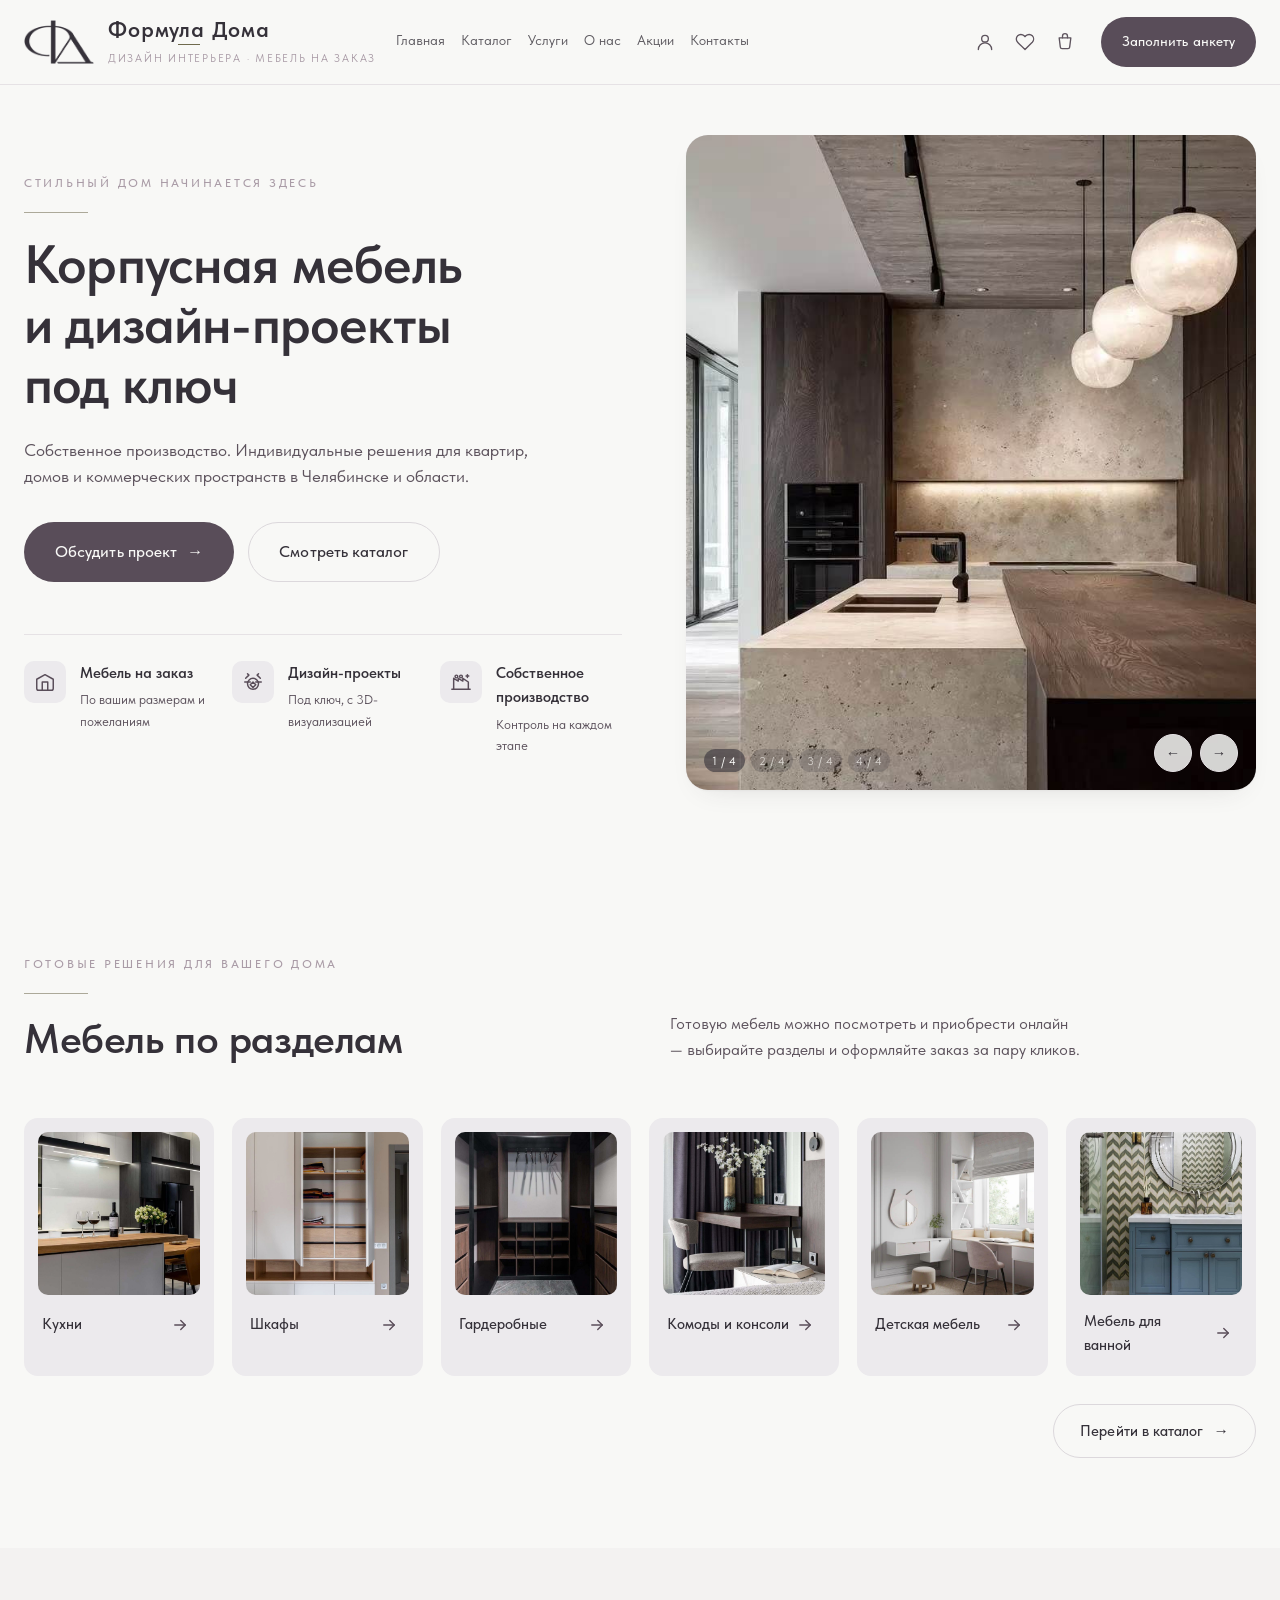
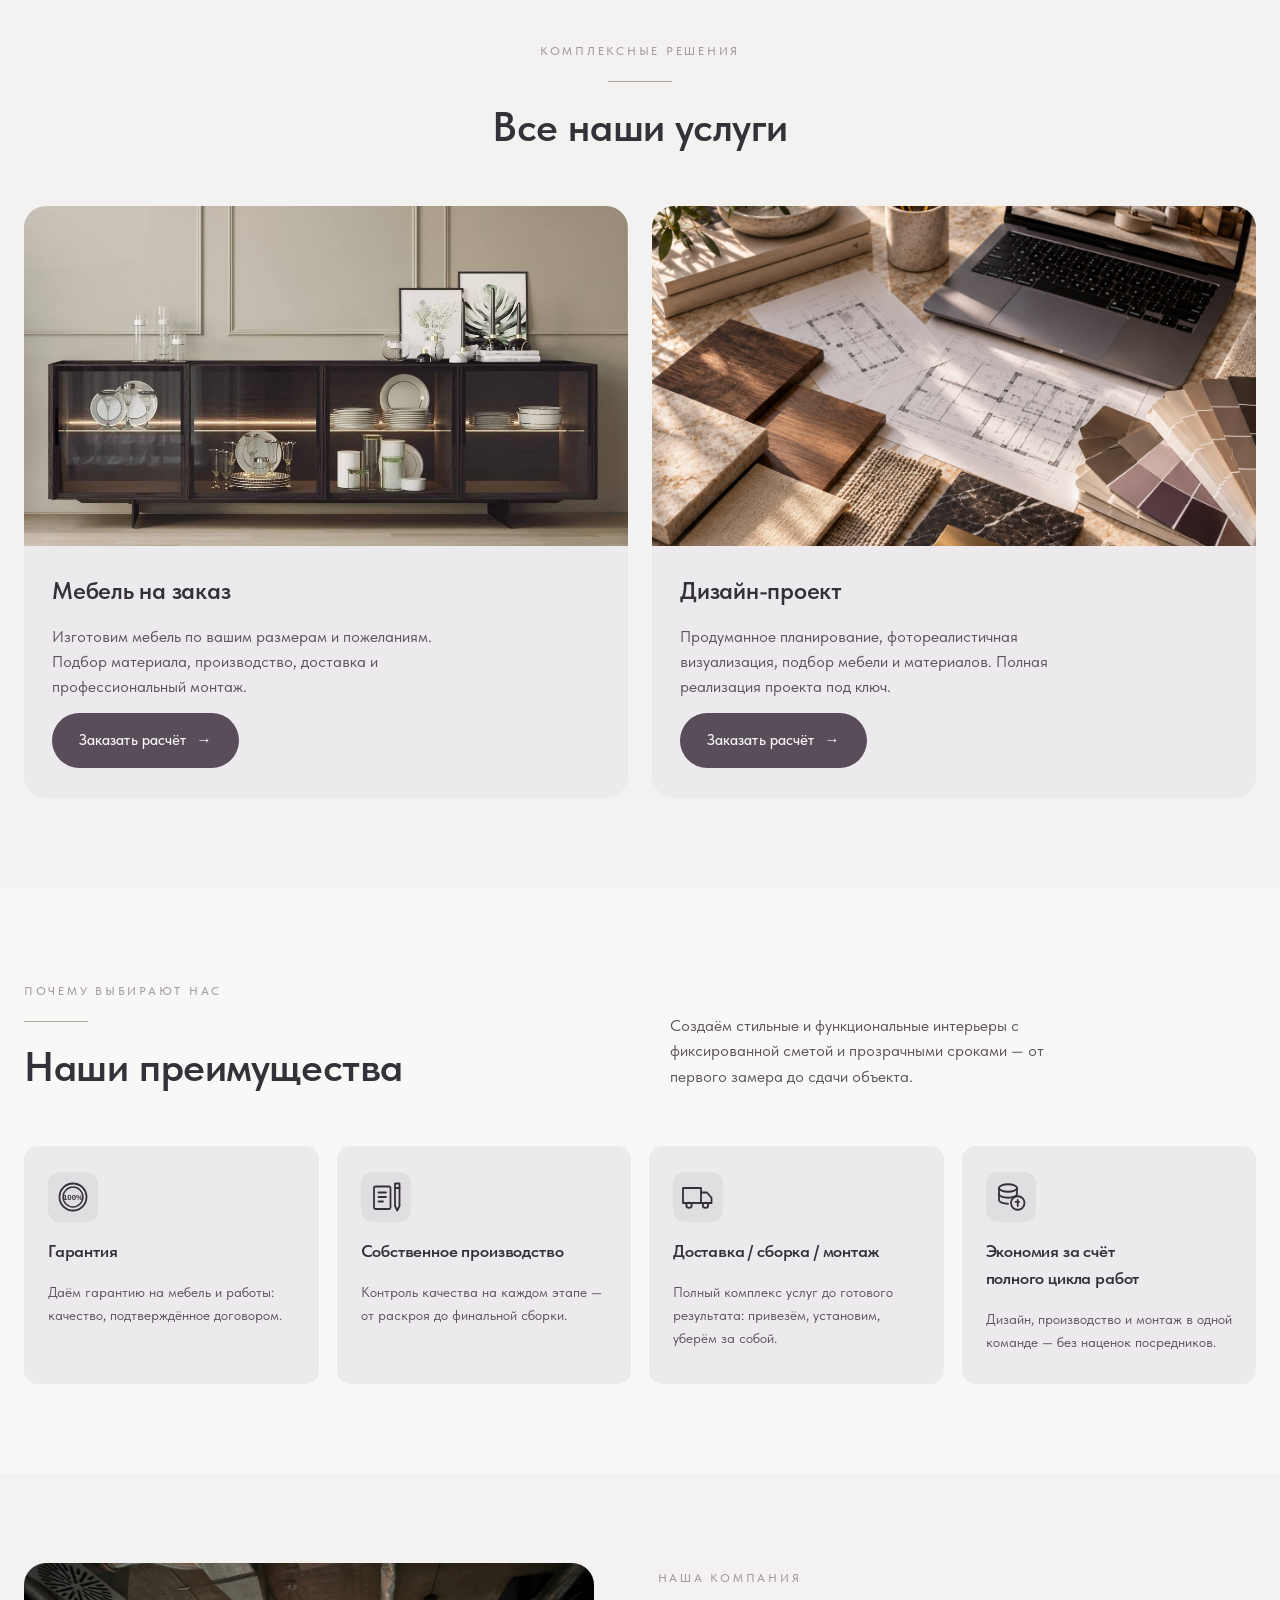
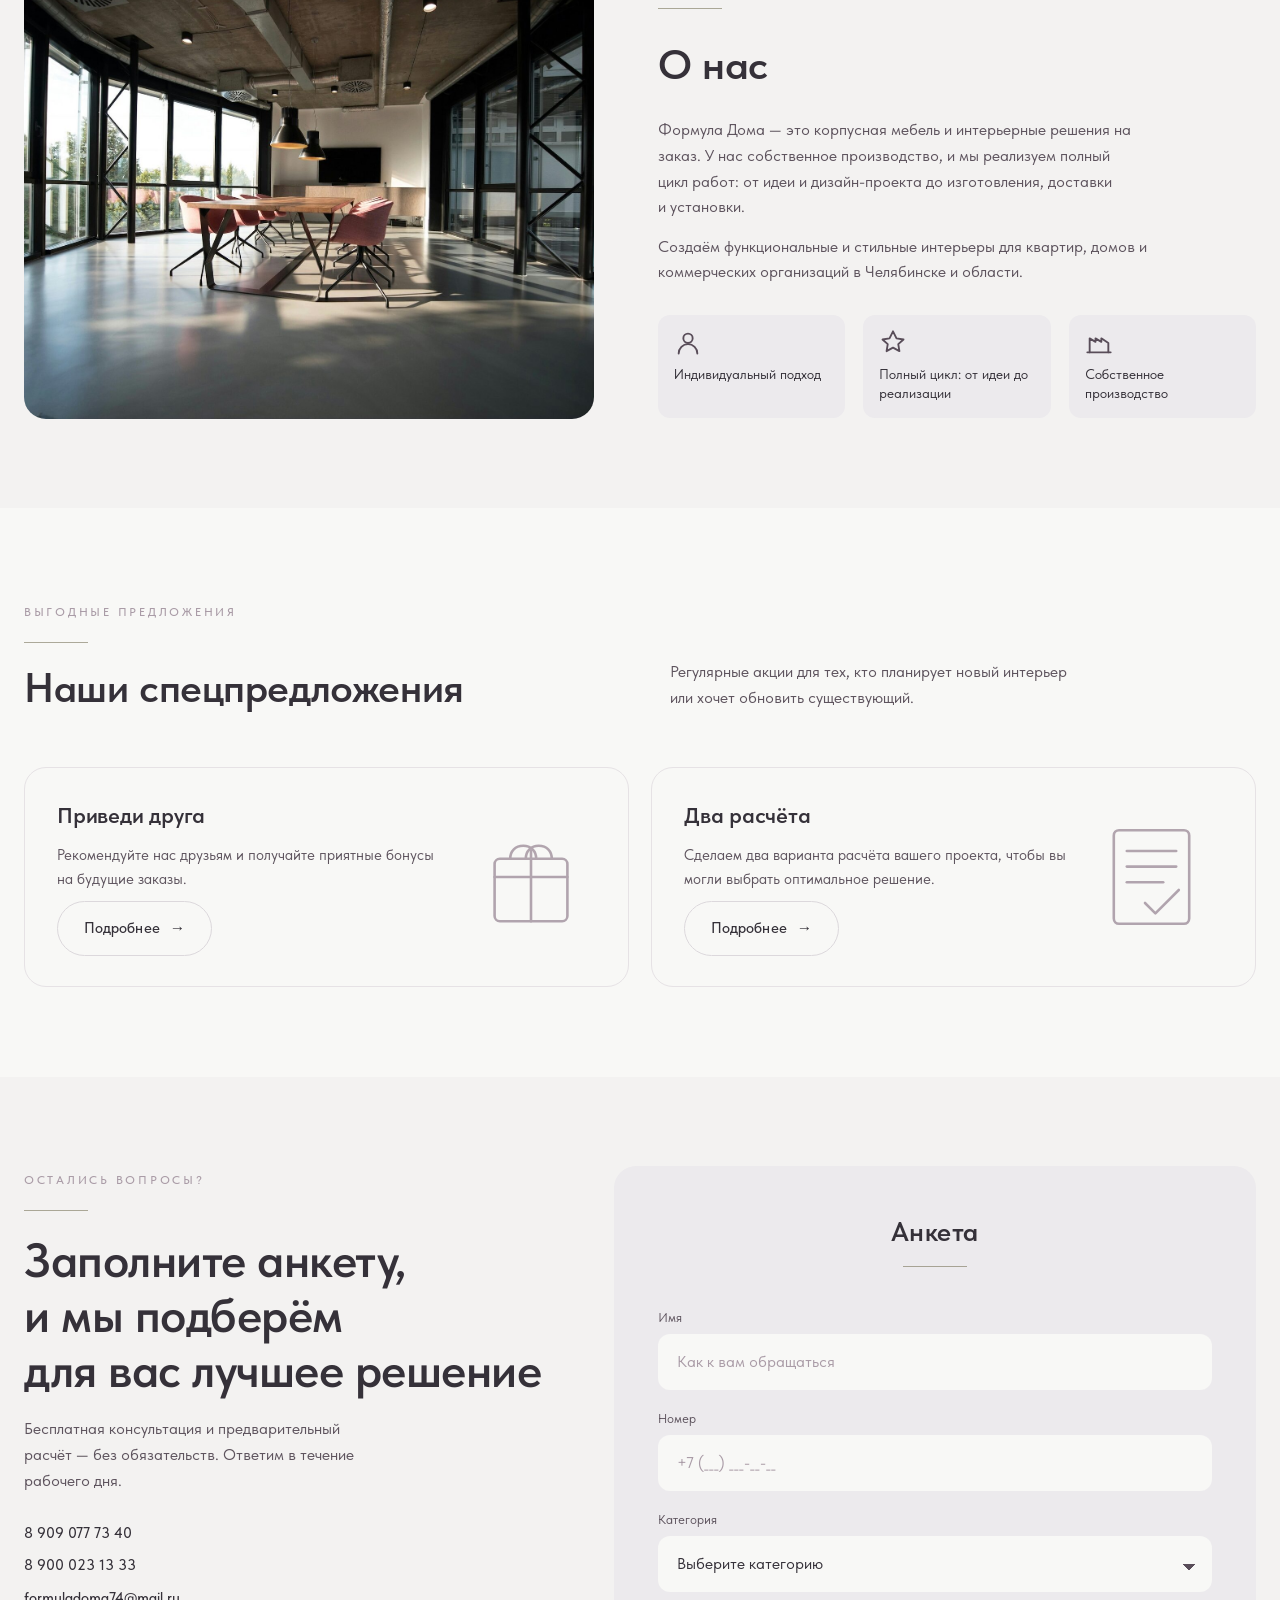
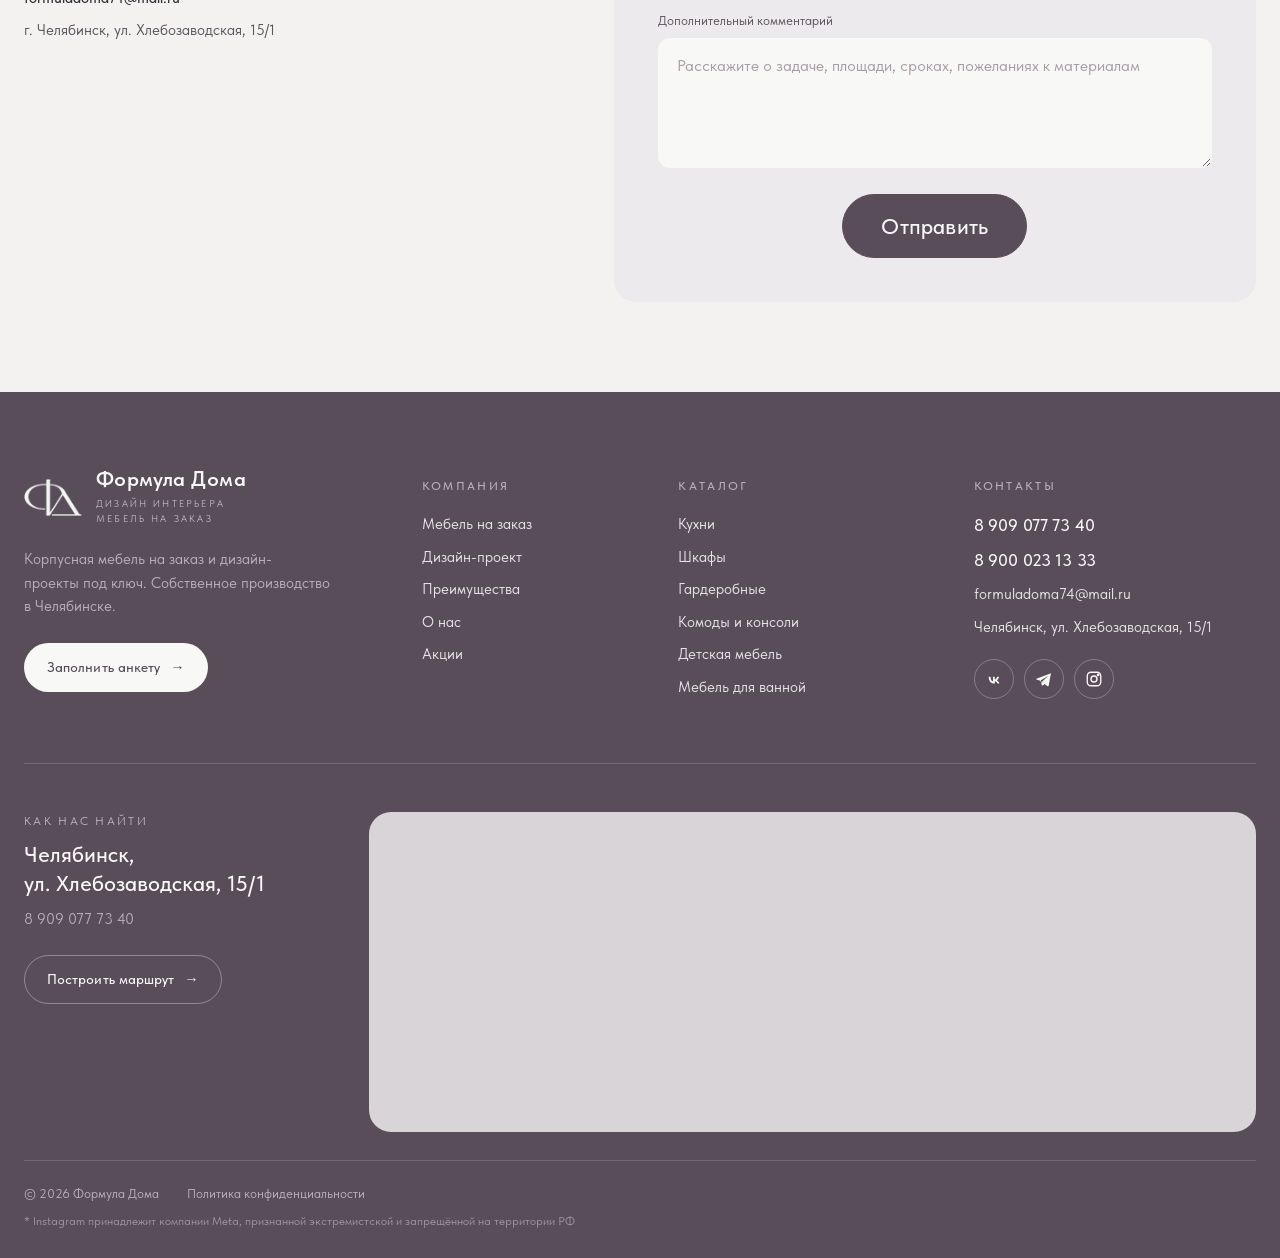
==== commit 66e2e829: "Демо-версия сайта Формула Дома" ====
--- a/index.html
+++ b/index.html
@@ -13,18 +13,19 @@
 <link rel="icon" type="image/png" href="assets/img/favicon.png">
 <link rel="apple-touch-icon" href="assets/img/apple-touch-icon.png">
 <link rel="preload" href="assets/fonts/TildaSans-VF.woff2" as="font" type="font/woff2" crossorigin>
-<link rel="stylesheet" href="assets/css/site.css?v=4">
+<link rel="stylesheet" href="assets/css/site.css?v=5">
 <meta name="robots" content="noindex, nofollow">
 <script>window.__DEMO__=true;</script>
+<script>window.__METRIKA_ID__=114683951;(function(m,e,t,r,i,k,a){m[i]=m[i]||function(){(m[i].a=m[i].a||[]).push(arguments)};m[i].l=1*new Date();for(var j=0;j<document.scripts.length;j++){if(document.scripts[j].src===r){return;}}k=e.createElement(t),a=e.getElementsByTagName(t)[0],k.async=1,k.src=r,a.parentNode.insertBefore(k,a)})(window,document,"script","https://mc.yandex.ru/metrika/tag.js","ym");ym(114683951,"init",{clickmap:true,trackLinks:true,accurateTrackBounce:true,webvisor:true});</script><noscript><div><img src="https://mc.yandex.ru/watch/114683951" style="position:absolute;left:-9999px;" alt=""></div></noscript>
 </head>
 <body>
 <section id="vb-f7k-root" class="vb-f7k" aria-labelledby="vb-f7k-hero-title">
- <!-- ================= HEADER ================= --> <header class="vb-f7k-header" id="vb-f7k-header"> <div class="vb-f7k-shell vb-f7k-header__top"> <a class="vb-f7k-logo" href="index.html" aria-label="Формула Дома — на главную"> <img class="vb-f7k-logo__mark" src="assets/img/logo-mark.png" alt="" width="80" height="92" aria-hidden="true"> <span class="vb-f7k-logo__text"> <span class="vb-f7k-logo__name"><em>Формула Дома</em></span> <span class="vb-f7k-logo__sub">Дизайн интерьера · Мебель на заказ</span> </span> </a> <nav class="vb-f7k-nav" id="vb-f7k-nav" aria-label="Основная навигация"> <a href="#vb-f7k-hero">Главная</a> <a href="catalog.html">Каталог</a> <a href="#vb-f7k-services">Услуги</a> <a href="#vb-f7k-about">О нас</a> <a href="#vb-f7k-offers">Акции</a> <a href="#vb-f7k-contacts">Контакты</a> <a href="#auth" class="vb-f7k-nav__auth" data-auth-open>Личный кабинет</a> <div class="vb-f7k-nav__extra"><a class="vb-f7k-btn vb-f7k-btn--primary" href="#vb-f7k-anketa">Заполнить анкету</a><div class="vb-f7k-nav__phones"><a href="tel:+79090777340">8 909 077 73 40</a><a href="tel:+79000231333">8 900 023 13 33</a><span>г. Челябинск, ул. Хлебозаводская 15/1</span></div></div> </nav> <div class="vb-f7k-header__right"> <div class="vb-f7k-header__icons" aria-label="Личный кабинет"> <a class="vb-f7k-iconbtn" href="#auth" id="vb-f7k-auth-btn" data-auth-open aria-label="Авторизация"> <svg viewBox="0 0 24 24" fill="none" stroke="currentColor" stroke-width="1.6" stroke-linecap="round" stroke-linejoin="round" aria-hidden="true"><circle cx="12" cy="8" r="4"></circle><path d="M4 21c0-4.4 3.6-8 8-8s8 3.6 8 8"></path></svg> <span id="vb-f7k-auth-label">Авторизация</span> </a> <a class="vb-f7k-iconbtn" href="favorites.html" aria-label="Избранное"><b class="vb-f7k-badge" data-badge="fav" hidden></b> <svg viewBox="0 0 24 24" fill="none" stroke="currentColor" stroke-width="1.6" stroke-linecap="round" stroke-linejoin="round" aria-hidden="true"><path d="M20.8 4.6a5.5 5.5 0 0 0-7.8 0L12 5.6l-1-1a5.5 5.5 0 1 0-7.8 7.8l1 1L12 21l7.8-7.8 1-1a5.5 5.5 0 0 0 0-7.6z"></path></svg> <span>Избранное</span> </a> <a class="vb-f7k-iconbtn" href="cart.html" aria-label="Корзина"><b class="vb-f7k-badge" data-badge="cart" hidden></b> <svg viewBox="0 0 24 24" fill="none" stroke="currentColor" stroke-width="1.6" stroke-linecap="round" stroke-linejoin="round" aria-hidden="true"><path d="M5 7h14l-1.4 11.2a2 2 0 0 1-2 1.8H8.4a2 2 0 0 1-2-1.8L5 7z"></path><path d="M9 7V5a3 3 0 0 1 6 0v2"></path></svg> <span>Корзина</span> </a> </div> <a class="vb-f7k-btn vb-f7k-btn--primary" href="#vb-f7k-anketa"> <span class="t-btnflex__text">Заполнить анкету</span> </a> <button class="vb-f7k-burger" type="button" id="vb-f7k-burger" aria-controls="vb-f7k-nav" aria-label="Открыть меню" aria-expanded="false"> <span class="vb-f7k-burger__lines" aria-hidden="true"><i></i><i></i><i></i></span> </button> </div> </div> </header> <!-- ================= HERO ================= --> <section class="vb-f7k-hero" id="vb-f7k-hero" aria-labelledby="vb-f7k-hero-title"> <div class="vb-f7k-shell"> <div class="vb-f7k-hero__grid"> <div class="vb-f7k-hero__copy"> <span class="vb-f7k-eyebrow">Стильный дом начинается здесь</span> <span class="vb-f7k-rule"></span> <h1 class="vb-f7k-hero__title" id="vb-f7k-hero-title">Корпусная мебель<br>и дизайн-проекты<br>под ключ</h1> <p class="vb-f7k-hero__lead">Собственное производство. Индивидуальные решения для квартир, домов и коммерческих пространств в Челябинске и области.</p> <div class="vb-f7k-hero__actions"> <a class="vb-f7k-btn vb-f7k-btn--primary vb-f7k-btn--lg" href="#vb-f7k-anketa"> <span class="t-btnflex__text">Обсудить проект</span> <span class="vb-f7k-btn__arrow" aria-hidden="true">→</span> </a> <a class="vb-f7k-btn vb-f7k-btn--ghost vb-f7k-btn--lg" href="catalog.html"> <span class="t-btnflex__text">Смотреть каталог</span> </a> </div> <div class="vb-f7k-hero__perks" data-reveal=""> <div class="vb-f7k-perk"> <span class="vb-f7k-perk__icon" aria-hidden="true"> <svg viewBox="0 0 24 24" fill="none" stroke="currentColor" stroke-width="1.6" stroke-linecap="round" stroke-linejoin="round"><path d="M3 9l9-5 9 5v10a2 2 0 0 1-2 2H5a2 2 0 0 1-2-2V9z"></path><path d="M9 21V12h6v9"></path></svg> </span> <div> <div class="vb-f7k-perk__title">Мебель на заказ</div> <div class="vb-f7k-perk__text">По вашим размерам и пожеланиям</div> </div> </div> <div class="vb-f7k-perk"> <span class="vb-f7k-perk__icon" aria-hidden="true"> <svg viewBox="0 0 24 24" fill="none" stroke="currentColor" stroke-width="1.6" stroke-linecap="round" stroke-linejoin="round"><path d="M6 3l1.5 1.5L4 8"></path><path d="M3 12h6"></path><path d="M18 3l-1.5 1.5L20 8"></path><path d="M21 12h-6"></path><circle cx="12" cy="14" r="6"></circle><path d="M12 18l-3-3 3-3 3 3z"></path></svg> </span> <div> <div class="vb-f7k-perk__title">Дизайн-проекты</div> <div class="vb-f7k-perk__text">Под ключ, с 3D-визуализацией</div> </div> </div> <div class="vb-f7k-perk"> <span class="vb-f7k-perk__icon" aria-hidden="true"> <svg viewBox="0 0 24 24" fill="none" stroke="currentColor" stroke-width="1.6" stroke-linecap="round" stroke-linejoin="round"><path d="M2 20h20"></path><path d="M4 20V8l5 3V8l5 3V8l6 4v8"></path><circle cx="7" cy="6" r="1.5"></circle><circle cx="12" cy="6" r="1.5"></circle><path d="M19 4v3"></path><path d="M17.5 5.5h3"></path></svg> </span> <div> <div class="vb-f7k-perk__title">Собственное производство</div> <div class="vb-f7k-perk__text">Контроль на каждом этапе</div> </div> </div> </div> </div> <div class="vb-f7k-hero__media"> <div class="vb-f7k-hero__slides" id="vb-f7k-slides" aria-hidden="true"> <div class="vb-f7k-hero__slide is-active"><img src="assets/img/img13.jpg" alt="Тёмная кухня с мраморным островом"></div> <div class="vb-f7k-hero__slide"><img src="assets/img/img05.jpg" alt="Врезной блок розеток в деревянной столешнице"></div> <div class="vb-f7k-hero__slide"><img src="assets/img/img09.jpg" alt="Ванная комната в пыльно-розовых тонах с мраморной консолью"></div> <div class="vb-f7k-hero__slide"><img alt="Спальня с красной люстрой и текстильным оформлением" src="assets/img/img07.jpg"></div> </div> <div class="vb-f7k-hero__dots" id="vb-f7k-dots" role="tablist" aria-label="Слайды"> <button class="vb-f7k-hero__dot is-active" type="button" data-slide="0" aria-label="Слайд 1">1 / 4</button> <button class="vb-f7k-hero__dot" type="button" data-slide="1" aria-label="Слайд 2">2 / 4</button> <button class="vb-f7k-hero__dot" type="button" data-slide="2" aria-label="Слайд 3">3 / 4</button> <button class="vb-f7k-hero__dot" type="button" data-slide="3" aria-label="Слайд 4">4 / 4</button> </div> <div class="vb-f7k-hero__nav" aria-label="Навигация по слайдам"> <button type="button" id="vb-f7k-prev" aria-label="Предыдущий">←</button> <button type="button" id="vb-f7k-next" aria-label="Следующий">→</button> </div> </div> </div> </div> </section> <!-- ================= CATEGORIES ================= --> <section class="vb-f7k-section" id="vb-f7k-cats" aria-labelledby="vb-f7k-cats-title"> <div class="vb-f7k-shell"> <div class="vb-f7k-section__head" data-reveal=""> <div> <span class="vb-f7k-eyebrow">Готовые решения для вашего дома</span> <span class="vb-f7k-rule"></span> <h2 class="vb-f7k-section__title" id="vb-f7k-cats-title">Мебель по разделам</h2> </div> <p class="vb-f7k-section__text">Готовую мебель можно посмотреть и приобрести онлайн — выбирайте разделы и оформляйте заказ за пару кликов.</p> </div> <div class="vb-f7k-cats"> <a class="vb-f7k-cat" href="catalog.html?c=kuhni" data-reveal=""> <div class="vb-f7k-cat__img"><img src="assets/img/img12.jpg" alt="Кухни" loading="lazy"></div> <div class="vb-f7k-cat__row"> <span class="vb-f7k-cat__name">Кухни</span> <span class="vb-f7k-cat__arrow" aria-hidden="true"><svg viewBox="0 0 24 24" fill="none" stroke="currentColor" stroke-width="1.8" stroke-linecap="round" stroke-linejoin="round"><path d="M5 12h14"></path><path d="M13 6l6 6-6 6"></path></svg></span> </div> </a> <a class="vb-f7k-cat" href="catalog.html?c=shkafy" data-reveal=""> <div class="vb-f7k-cat__img"><img src="assets/img/img01.jpg" alt="Шкафы" loading="lazy"></div> <div class="vb-f7k-cat__row"> <span class="vb-f7k-cat__name">Шкафы</span> <span class="vb-f7k-cat__arrow" aria-hidden="true"><svg viewBox="0 0 24 24" fill="none" stroke="currentColor" stroke-width="1.8" stroke-linecap="round" stroke-linejoin="round"><path d="M5 12h14"></path><path d="M13 6l6 6-6 6"></path></svg></span> </div> </a> <a class="vb-f7k-cat" href="catalog.html?c=garderobnye" data-reveal=""> <div class="vb-f7k-cat__img"><img src="assets/img/img03.jpg" alt="Гардеробные" loading="lazy"></div> <div class="vb-f7k-cat__row"> <span class="vb-f7k-cat__name">Гардеробные</span> <span class="vb-f7k-cat__arrow" aria-hidden="true"><svg viewBox="0 0 24 24" fill="none" stroke="currentColor" stroke-width="1.8" stroke-linecap="round" stroke-linejoin="round"><path d="M5 12h14"></path><path d="M13 6l6 6-6 6"></path></svg></span> </div> </a> <a class="vb-f7k-cat" href="catalog.html?c=komody" data-reveal=""> <div class="vb-f7k-cat__img"><img src="assets/img/img08.jpg" alt="Комоды и консоли" loading="lazy"></div> <div class="vb-f7k-cat__row"> <span class="vb-f7k-cat__name">Комоды и консоли</span> <span class="vb-f7k-cat__arrow" aria-hidden="true"><svg viewBox="0 0 24 24" fill="none" stroke="currentColor" stroke-width="1.8" stroke-linecap="round" stroke-linejoin="round"><path d="M5 12h14"></path><path d="M13 6l6 6-6 6"></path></svg></span> </div> </a> <a class="vb-f7k-cat" href="catalog.html?c=detskaya" data-reveal=""> <div class="vb-f7k-cat__img"><img src="assets/img/img11.jpg" alt="Детская мебель" loading="lazy"></div> <div class="vb-f7k-cat__row"> <span class="vb-f7k-cat__name">Детская мебель</span> <span class="vb-f7k-cat__arrow" aria-hidden="true"><svg viewBox="0 0 24 24" fill="none" stroke="currentColor" stroke-width="1.8" stroke-linecap="round" stroke-linejoin="round"><path d="M5 12h14"></path><path d="M13 6l6 6-6 6"></path></svg></span> </div> </a> <a class="vb-f7k-cat" href="catalog.html?c=vannaya" data-reveal=""> <div class="vb-f7k-cat__img"><img src="assets/img/img14.jpg" alt="Мебель для ванной" loading="lazy"></div> <div class="vb-f7k-cat__row"> <span class="vb-f7k-cat__name">Мебель для ванной</span> <span class="vb-f7k-cat__arrow" aria-hidden="true"><svg viewBox="0 0 24 24" fill="none" stroke="currentColor" stroke-width="1.8" stroke-linecap="round" stroke-linejoin="round"><path d="M5 12h14"></path><path d="M13 6l6 6-6 6"></path></svg></span> </div> </a> </div> <div style="text-align:right; margin-top: 28px;"> <a class="vb-f7k-btn vb-f7k-btn--ghost" href="catalog.html"> <span class="t-btnflex__text">Перейти в каталог</span> <span class="vb-f7k-btn__arrow" aria-hidden="true">→</span> </a> </div> </div> </section> <!-- ================= SERVICES (big) ================= --> <section class="vb-f7k-section vb-f7k-section--alt" id="vb-f7k-services" aria-labelledby="vb-f7k-services-title"> <div class="vb-f7k-shell"> <div class="vb-f7k-section__head vb-f7k-section__head--center" data-reveal=""> <div> <span class="vb-f7k-eyebrow">Комплексные решения</span> <span class="vb-f7k-rule vb-f7k-rule--center"></span> <h2 class="vb-f7k-section__title" id="vb-f7k-services-title" style="max-width:none;">Все наши услуги</h2> </div> </div> <div class="vb-f7k-services"> <article class="vb-f7k-svc" id="vb-f7k-svc-custom" data-reveal=""> <div class="vb-f7k-svc__img"><img src="assets/img/img02.jpg" alt="Мебель на заказ в современном интерьере" loading="lazy"></div> <div class="vb-f7k-svc__body"> <h3 class="vb-f7k-svc__title">Мебель на заказ</h3> <p class="vb-f7k-svc__text">Изготовим мебель по вашим размерам и пожеланиям. Подбор материала, производство, доставка и профессиональный монтаж.</p> <a class="vb-f7k-btn vb-f7k-btn--primary vb-f7k-svc__more" href="#vb-f7k-anketa" data-category="Мебель на заказ"> <span class="t-btnflex__text">Заказать расчёт</span> <span class="vb-f7k-btn__arrow" aria-hidden="true">→</span> </a> </div> </article> <article class="vb-f7k-svc" id="vb-f7k-svc-design" data-reveal=""> <div class="vb-f7k-svc__img"><img alt="Дизайнер за работой над проектом" loading="lazy" src="assets/img/img06.jpg"></div> <div class="vb-f7k-svc__body"> <h3 class="vb-f7k-svc__title">Дизайн-проект</h3> <p class="vb-f7k-svc__text">Продуманное планирование, фотореалистичная визуализация, подбор мебели и материалов. Полная реализация проекта под ключ.</p> <a class="vb-f7k-btn vb-f7k-btn--primary vb-f7k-svc__more" href="#vb-f7k-anketa" data-category="Дизайн-проект"> <span class="t-btnflex__text">Заказать расчёт</span> <span class="vb-f7k-btn__arrow" aria-hidden="true">→</span> </a> </div> </article> </div> </div> </section> <!-- ================= ADVANTAGES ================= --> <section class="vb-f7k-section" id="vb-f7k-advantages" aria-labelledby="vb-f7k-advantages-title"> <div class="vb-f7k-shell"> <div class="vb-f7k-section__head" data-reveal=""> <div> <span class="vb-f7k-eyebrow">Почему выбирают нас</span> <span class="vb-f7k-rule"></span> <h2 class="vb-f7k-section__title" id="vb-f7k-advantages-title">Наши преимущества</h2> </div> <p class="vb-f7k-section__text">Создаём стильные и функциональные интерьеры с фиксированной сметой и прозрачными сроками — от первого замера до сдачи объекта.</p> </div> <div class="vb-f7k-advantages"> <div class="vb-f7k-adv" data-reveal=""> <span class="vb-f7k-adv__icon" aria-hidden="true"><svg viewBox="0 0 24 24" fill="none" stroke="currentColor" stroke-width="1.5" stroke-linecap="round" stroke-linejoin="round"><circle cx="12" cy="12" r="9"/><circle cx="12" cy="12" r="6.6" stroke-width="1"/><text x="12" y="13.9" text-anchor="middle" font-size="5.2" font-weight="700" fill="currentColor" stroke="none" font-family="Arial,sans-serif">100%</text></svg></span> <h3 class="vb-f7k-adv__title">Гарантия</h3> <p class="vb-f7k-adv__text">Даём гарантию на мебель и работы: качество, подтверждённое договором.</p> </div> <div class="vb-f7k-adv" data-reveal=""> <span class="vb-f7k-adv__icon" aria-hidden="true"><svg viewBox="0 0 24 24" fill="none" stroke="currentColor" stroke-width="1.5" stroke-linecap="round" stroke-linejoin="round"><rect x="4" y="5" width="11" height="15" rx="1"/><path d="M7 9h5M7 12h5M7 15h3"/><path d="M18 3v15l1.5 3 1.5-3V3z"/><path d="M18 6h3"/></svg></span> <h3 class="vb-f7k-adv__title">Собственное производство</h3> <p class="vb-f7k-adv__text">Контроль качества на каждом этапе — от раскроя до финальной сборки.</p> </div> <div class="vb-f7k-adv" data-reveal=""> <span class="vb-f7k-adv__icon" aria-hidden="true"><svg viewBox="0 0 24 24" fill="none" stroke="currentColor" stroke-width="1.5" stroke-linecap="round" stroke-linejoin="round"><path d="M2 6h12v10H2z"/><path d="M14 9h4l3 3.5V16h-7"/><circle cx="6" cy="17.5" r="1.8"/><circle cx="17" cy="17.5" r="1.8"/></svg></span> <h3 class="vb-f7k-adv__title">Доставка / сборка / монтаж</h3> <p class="vb-f7k-adv__text">Полный комплекс услуг до готового результата: привезём, установим, уберём за собой.</p> </div> <div class="vb-f7k-adv" data-reveal=""> <span class="vb-f7k-adv__icon" aria-hidden="true"><svg viewBox="0 0 24 24" fill="none" stroke="currentColor" stroke-width="1.5" stroke-linecap="round" stroke-linejoin="round"><ellipse cx="10" cy="6" rx="6" ry="2.5"/><path d="M4 6v4c0 1.4 2.7 2.5 6 2.5s6-1.1 6-2.5V6"/><path d="M4 10v4c0 1.4 2.7 2.5 6 2.5"/><circle cx="16.5" cy="16" r="4.5"/><path d="M16.5 14v4M15 15.2h2.4"/></svg></span> <h3 class="vb-f7k-adv__title">Экономия за счёт полного цикла работ</h3> <p class="vb-f7k-adv__text">Дизайн, производство и монтаж в одной команде — без наценок посредников.</p> </div> </div> </div> </section> <!-- ================= ABOUT ================= --> <section class="vb-f7k-section vb-f7k-section--alt" id="vb-f7k-about" aria-labelledby="vb-f7k-about-title"> <div class="vb-f7k-shell"> <div class="vb-f7k-about"> <div class="vb-f7k-about__media" data-reveal=""> <img src="assets/img/img10.jpg" alt="Современный офис и шоурум Формула Дома"> </div> <div data-reveal=""> <span class="vb-f7k-eyebrow">Наша компания</span> <span class="vb-f7k-rule"></span> <h2 class="vb-f7k-about__title" id="vb-f7k-about-title">О нас</h2> <p class="vb-f7k-about__text">Формула Дома — это корпусная мебель и интерьерные решения на заказ. У нас собственное производство, и мы реализуем полный цикл работ: от идеи и дизайн-проекта до изготовления, доставки и установки.</p> <p class="vb-f7k-about__text" style="margin-top:14px;">Создаём функциональные и стильные интерьеры для квартир, домов и коммерческих организаций в Челябинске и области.</p> <div class="vb-f7k-about__features"> <div class="vb-f7k-about__feature"> <svg viewBox="0 0 24 24" fill="none" stroke="currentColor" stroke-width="1.6" stroke-linecap="round" stroke-linejoin="round" aria-hidden="true"><circle cx="12" cy="8" r="4"></circle><path d="M4 21c0-4.4 3.6-8 8-8s8 3.6 8 8"></path></svg> <span>Индивидуальный подход</span> </div> <div class="vb-f7k-about__feature"> <svg viewBox="0 0 24 24" fill="none" stroke="currentColor" stroke-width="1.6" stroke-linecap="round" stroke-linejoin="round" aria-hidden="true"><path d="M12 2l3 6 6 1-4.5 4 1 6L12 16l-5.5 3 1-6L3 9l6-1z"></path></svg> <span>Полный цикл: от идеи до реализации</span> </div> <div class="vb-f7k-about__feature"> <svg viewBox="0 0 24 24" fill="none" stroke="currentColor" stroke-width="1.6" stroke-linecap="round" stroke-linejoin="round" aria-hidden="true"><path d="M2 20h20"></path><path d="M4 20V8l5 3V8l5 3V8l6 4v8"></path></svg> <span>Собственное производство</span> </div> </div> </div> </div> </div> </section> <!-- ================= SPECIAL OFFERS + ANKETA HEADER ================= --> <section class="vb-f7k-section" id="vb-f7k-offers" aria-labelledby="vb-f7k-offers-title"> <div class="vb-f7k-shell"> <div class="vb-f7k-section__head" data-reveal=""> <div> <span class="vb-f7k-eyebrow">Выгодные предложения</span> <span class="vb-f7k-rule"></span> <h2 class="vb-f7k-section__title" id="vb-f7k-offers-title">Наши спецпредложения</h2> </div> <p class="vb-f7k-section__text">Регулярные акции для тех, кто планирует новый интерьер или хочет обновить существующий.</p> </div> <div class="vb-f7k-offers"> <article class="vb-f7k-offer" data-reveal=""> <div class="vb-f7k-offer__copy"> <h3 class="vb-f7k-offer__title">Приведи друга</h3> <p class="vb-f7k-offer__text">Рекомендуйте нас друзьям и получайте приятные бонусы на будущие заказы.</p> <a class="vb-f7k-btn vb-f7k-btn--ghost vb-f7k-offer__more" href="#vb-f7k-anketa" data-comment="Интересует акция «Приведи друга»"><span class="t-btnflex__text">Подробнее</span><span class="vb-f7k-btn__arrow" aria-hidden="true">→</span></a> </div> <div class="vb-f7k-offer__deco" aria-hidden="true"> <svg viewBox="0 0 100 100" fill="none" stroke="currentColor" stroke-width="2" stroke-linecap="round" stroke-linejoin="round"> <rect x="22" y="36" width="56" height="48" rx="4"></rect> <path d="M22 50h56"></path> <path d="M50 36v48"></path> <path d="M34 36c0-6 4-10 10-10s10 4 10 10"></path> <path d="M46 36c0-6 4-10 10-10s10 4 10 10"></path> <path d="M50 30v6"></path> </svg> </div> </article> <article class="vb-f7k-offer" data-reveal=""> <div class="vb-f7k-offer__copy"> <h3 class="vb-f7k-offer__title">Два расчёта</h3> <p class="vb-f7k-offer__text">Сделаем два варианта расчёта вашего проекта, чтобы вы могли выбрать оптимальное решение.</p> <a class="vb-f7k-btn vb-f7k-btn--ghost vb-f7k-offer__more" href="#vb-f7k-anketa" data-comment="Интересует акция «Два расчёта»"><span class="t-btnflex__text">Подробнее</span><span class="vb-f7k-btn__arrow" aria-hidden="true">→</span></a> </div> <div class="vb-f7k-offer__deco" aria-hidden="true"> <svg viewBox="0 0 100 100" fill="none" stroke="currentColor" stroke-width="2" stroke-linecap="round" stroke-linejoin="round"> <rect x="16" y="14" width="58" height="72" rx="4"></rect> <path d="M26 30h38"></path> <path d="M26 42h38"></path> <path d="M26 54h28"></path> <path d="M40 70l8 8 18-18"></path> </svg> </div> </article> </div> </div> </section> <!-- ================= ANKETA ================= --> <section class="vb-f7k-section vb-f7k-section--alt" id="vb-f7k-anketa" aria-labelledby="vb-f7k-anketa-title"> <div class="vb-f7k-shell"> <div class="vb-f7k-anketa__inner"> <div data-reveal=""> <span class="vb-f7k-eyebrow">Остались вопросы?</span> <span class="vb-f7k-rule"></span> <h2 class="vb-f7k-anketa__title" id="vb-f7k-anketa-title"><p>Заполните анкету,</p><p>и&nbsp;мы&nbsp;подберём</p><p>для вас лучшее решение</p></h2> <p class="vb-f7k-anketa__text">Бесплатная консультация и предварительный расчёт — без обязательств. Ответим в течение рабочего дня.</p> <div class="vb-f7k-anketa__contacts"> <a href="tel:+79090777340">8 909 077 73 40</a> <a href="tel:+79000231333">8 900 023 13 33</a> <a href="mailto:formuladoma74@mail.ru">formuladoma74@mail.ru</a> <a href="https://yandex.ru/maps/?text=%D0%A7%D0%B5%D0%BB%D1%8F%D0%B1%D0%B8%D0%BD%D1%81%D0%BA%2C%20%D1%83%D0%BB.%20%D0%A5%D0%BB%D0%B5%D0%B1%D0%BE%D0%B7%D0%B0%D0%B2%D0%BE%D0%B4%D1%81%D0%BA%D0%B0%D1%8F%2C%2015%2F1" target="_blank" rel="noopener" class="vb-f7k-addr">г. Челябинск, ул.&nbsp;Хлебозаводская,&nbsp;15/1</a> </div> </div> <form id="vb-f7k-form" name="vb-f7k-form" class="vb-f7k-form" action="/api/lead" method="post" data-inputbox=".vb-f7k-inputbox" novalidate=""> <div class="js-errorbox-all" style="display: none"><div class="js-rule-error-all"></div></div> <div class="vb-f7k-form__head"> <h3 class="vb-f7k-form__title">Анкета</h3> <span class="vb-f7k-rule vb-f7k-rule--center" style="margin-top:12px;"></span> </div> <div class="vb-f7k-inputbox"> <label for="vb-f7k-name">Имя</label> <input type="text" id="vb-f7k-name" name="name" class="js-tilda-rule" data-tilda-req="1" data-tilda-rule-minlength="2" placeholder="Как к вам обращаться" autocomplete="name"> <div class="t-input-error"></div> </div> <div class="vb-f7k-inputbox"> <label for="vb-f7k-phone">Номер</label> <input type="tel" id="vb-f7k-phone" name="phone" class="js-tilda-rule js-tilda-mask" data-tilda-req="1" data-tilda-rule="phone" data-tilda-mask="+7 (999) 999-99-99" placeholder="+7 (___) ___-__-__" autocomplete="tel"> <div class="t-input-error"></div> </div> <div class="vb-f7k-inputbox"> <label for="vb-f7k-category">Категория</label> <select id="vb-f7k-category" name="category" class="js-tilda-rule" data-tilda-req="1"> <option value="" disabled="" selected="" hidden="">Выберите категорию</option> <option value="Готовая мебель">Готовая мебель</option> <option value="Мебель на заказ">Мебель на заказ</option> <option value="Дизайн-проект">Дизайн-проект</option> </select> <div class="t-input-error"></div> </div> <div class="vb-f7k-inputbox"> <label for="vb-f7k-comment">Дополнительный комментарий</label> <textarea id="vb-f7k-comment" name="comment" placeholder="Расскажите о задаче, площади, сроках, пожеланиях к материалам"></textarea> <div class="t-input-error"></div> </div> <div class="vb-f7k-hp" aria-hidden="true"><label>Website<input type="text" name="website" tabindex="-1" autocomplete="off"></label></div><div class="vb-f7k-form__error" role="alert" hidden></div> <div class="vb-f7k-form__submit"> <button type="submit" class="t-submit t-btnflex t-btnflex_lg"> <span class="t-btnflex__text">Отправить</span> </button> </div> <div class="js-successbox t-form__successbox" tabindex="-1" style="display: none"> <h3>Заявка отправлена</h3> <p>Спасибо! Мы свяжемся с вами в ближайшее рабочее время, чтобы обсудить проект.</p> </div> </form> </div> </div> </section> <!-- ================= FOOTER ================= --> <footer class="fd-footer" id="vb-f7k-contacts" aria-labelledby="fd-footer-title">
+ <!-- ================= HEADER ================= --> <header class="vb-f7k-header" id="vb-f7k-header"> <div class="vb-f7k-shell vb-f7k-header__top"> <a class="vb-f7k-logo" href="index.html" aria-label="Формула Дома — на главную"> <img class="vb-f7k-logo__mark" src="assets/img/logo-fd.png" alt="" width="318" height="200" aria-hidden="true"> <span class="vb-f7k-logo__text"> <span class="vb-f7k-logo__name"><em>Формула Дома</em></span> <span class="vb-f7k-logo__sub">Дизайн интерьера · Мебель на заказ</span> </span> </a> <nav class="vb-f7k-nav" id="vb-f7k-nav" aria-label="Основная навигация"> <a href="#vb-f7k-hero">Главная</a> <a href="catalog.html">Каталог</a> <a href="#vb-f7k-services">Услуги</a> <a href="#vb-f7k-about">О нас</a> <a href="#vb-f7k-offers">Акции</a> <a href="#vb-f7k-contacts">Контакты</a> <a href="#auth" class="vb-f7k-nav__auth" data-auth-open>Личный кабинет</a> <div class="vb-f7k-nav__extra"><a class="vb-f7k-btn vb-f7k-btn--primary" href="#vb-f7k-anketa">Заполнить анкету</a><div class="vb-f7k-nav__phones"><a href="tel:+79090777340">8 909 077 73 40</a><a href="tel:+79000231333">8 900 023 13 33</a><span>г. Челябинск, ул. Хлебозаводская 15/1</span></div></div> </nav> <div class="vb-f7k-header__right"> <div class="vb-f7k-header__icons" aria-label="Личный кабинет"> <a class="vb-f7k-iconbtn" href="#auth" id="vb-f7k-auth-btn" data-auth-open aria-label="Авторизация"> <svg viewBox="0 0 24 24" fill="none" stroke="currentColor" stroke-width="1.6" stroke-linecap="round" stroke-linejoin="round" aria-hidden="true"><circle cx="12" cy="8" r="4"></circle><path d="M4 21c0-4.4 3.6-8 8-8s8 3.6 8 8"></path></svg> <span id="vb-f7k-auth-label">Авторизация</span> </a> <a class="vb-f7k-iconbtn" href="favorites.html" aria-label="Избранное"><b class="vb-f7k-badge" data-badge="fav" hidden></b> <svg viewBox="0 0 24 24" fill="none" stroke="currentColor" stroke-width="1.6" stroke-linecap="round" stroke-linejoin="round" aria-hidden="true"><path d="M20.8 4.6a5.5 5.5 0 0 0-7.8 0L12 5.6l-1-1a5.5 5.5 0 1 0-7.8 7.8l1 1L12 21l7.8-7.8 1-1a5.5 5.5 0 0 0 0-7.6z"></path></svg> <span>Избранное</span> </a> <a class="vb-f7k-iconbtn" href="cart.html" aria-label="Корзина"><b class="vb-f7k-badge" data-badge="cart" hidden></b> <svg viewBox="0 0 24 24" fill="none" stroke="currentColor" stroke-width="1.6" stroke-linecap="round" stroke-linejoin="round" aria-hidden="true"><path d="M5 7h14l-1.4 11.2a2 2 0 0 1-2 1.8H8.4a2 2 0 0 1-2-1.8L5 7z"></path><path d="M9 7V5a3 3 0 0 1 6 0v2"></path></svg> <span>Корзина</span> </a> </div> <a class="vb-f7k-btn vb-f7k-btn--primary" href="#vb-f7k-anketa"> <span class="t-btnflex__text">Заполнить анкету</span> </a> <button class="vb-f7k-burger" type="button" id="vb-f7k-burger" aria-controls="vb-f7k-nav" aria-label="Открыть меню" aria-expanded="false"> <span class="vb-f7k-burger__lines" aria-hidden="true"><i></i><i></i><i></i></span> </button> </div> </div> </header> <!-- ================= HERO ================= --> <section class="vb-f7k-hero" id="vb-f7k-hero" aria-labelledby="vb-f7k-hero-title"> <div class="vb-f7k-shell"> <div class="vb-f7k-hero__grid"> <div class="vb-f7k-hero__copy"> <span class="vb-f7k-eyebrow">Стильный дом начинается здесь</span> <span class="vb-f7k-rule"></span> <h1 class="vb-f7k-hero__title" id="vb-f7k-hero-title">Корпусная мебель<br>и дизайн-проекты<br>под ключ</h1> <p class="vb-f7k-hero__lead">Собственное производство. Индивидуальные решения для квартир, домов и коммерческих пространств в Челябинске и области.</p> <div class="vb-f7k-hero__actions"> <a class="vb-f7k-btn vb-f7k-btn--primary vb-f7k-btn--lg" href="#vb-f7k-anketa"> <span class="t-btnflex__text">Обсудить проект</span> <span class="vb-f7k-btn__arrow" aria-hidden="true">→</span> </a> <a class="vb-f7k-btn vb-f7k-btn--ghost vb-f7k-btn--lg" href="catalog.html"> <span class="t-btnflex__text">Смотреть каталог</span> </a> </div> <div class="vb-f7k-hero__perks" data-reveal=""> <div class="vb-f7k-perk"> <span class="vb-f7k-perk__icon" aria-hidden="true"> <svg viewBox="0 0 24 24" fill="none" stroke="currentColor" stroke-width="1.6" stroke-linecap="round" stroke-linejoin="round"><path d="M3 9l9-5 9 5v10a2 2 0 0 1-2 2H5a2 2 0 0 1-2-2V9z"></path><path d="M9 21V12h6v9"></path></svg> </span> <div> <div class="vb-f7k-perk__title">Мебель на заказ</div> <div class="vb-f7k-perk__text">По вашим размерам и пожеланиям</div> </div> </div> <div class="vb-f7k-perk"> <span class="vb-f7k-perk__icon" aria-hidden="true"> <svg viewBox="0 0 24 24" fill="none" stroke="currentColor" stroke-width="1.6" stroke-linecap="round" stroke-linejoin="round"><path d="M6 3l1.5 1.5L4 8"></path><path d="M3 12h6"></path><path d="M18 3l-1.5 1.5L20 8"></path><path d="M21 12h-6"></path><circle cx="12" cy="14" r="6"></circle><path d="M12 18l-3-3 3-3 3 3z"></path></svg> </span> <div> <div class="vb-f7k-perk__title">Дизайн-проекты</div> <div class="vb-f7k-perk__text">Под ключ, с 3D-визуализацией</div> </div> </div> <div class="vb-f7k-perk"> <span class="vb-f7k-perk__icon" aria-hidden="true"> <svg viewBox="0 0 24 24" fill="none" stroke="currentColor" stroke-width="1.6" stroke-linecap="round" stroke-linejoin="round"><path d="M2 20h20"></path><path d="M4 20V8l5 3V8l5 3V8l6 4v8"></path><circle cx="7" cy="6" r="1.5"></circle><circle cx="12" cy="6" r="1.5"></circle><path d="M19 4v3"></path><path d="M17.5 5.5h3"></path></svg> </span> <div> <div class="vb-f7k-perk__title">Собственное производство</div> <div class="vb-f7k-perk__text">Контроль на каждом этапе</div> </div> </div> </div> </div> <div class="vb-f7k-hero__media"> <div class="vb-f7k-hero__slides" id="vb-f7k-slides" aria-hidden="true"> <div class="vb-f7k-hero__slide is-active"><img src="assets/img/img13.jpg" alt="Тёмная кухня с мраморным островом"></div> <div class="vb-f7k-hero__slide"><img src="assets/img/img05.jpg" alt="Врезной блок розеток в деревянной столешнице"></div> <div class="vb-f7k-hero__slide"><img src="assets/img/img09.jpg" alt="Ванная комната в пыльно-розовых тонах с мраморной консолью"></div> <div class="vb-f7k-hero__slide"><img alt="Спальня с красной люстрой и текстильным оформлением" src="assets/img/img07.jpg"></div> </div> <div class="vb-f7k-hero__dots" id="vb-f7k-dots" role="tablist" aria-label="Слайды"> <button class="vb-f7k-hero__dot is-active" type="button" data-slide="0" aria-label="Слайд 1">1 / 4</button> <button class="vb-f7k-hero__dot" type="button" data-slide="1" aria-label="Слайд 2">2 / 4</button> <button class="vb-f7k-hero__dot" type="button" data-slide="2" aria-label="Слайд 3">3 / 4</button> <button class="vb-f7k-hero__dot" type="button" data-slide="3" aria-label="Слайд 4">4 / 4</button> </div> <div class="vb-f7k-hero__nav" aria-label="Навигация по слайдам"> <button type="button" id="vb-f7k-prev" aria-label="Предыдущий">←</button> <button type="button" id="vb-f7k-next" aria-label="Следующий">→</button> </div> </div> </div> </div> </section> <!-- ================= CATEGORIES ================= --> <section class="vb-f7k-section" id="vb-f7k-cats" aria-labelledby="vb-f7k-cats-title"> <div class="vb-f7k-shell"> <div class="vb-f7k-section__head" data-reveal=""> <div> <span class="vb-f7k-eyebrow">Готовые решения для вашего дома</span> <span class="vb-f7k-rule"></span> <h2 class="vb-f7k-section__title" id="vb-f7k-cats-title">Мебель по разделам</h2> </div> <p class="vb-f7k-section__text">Готовую мебель можно посмотреть и приобрести онлайн — выбирайте разделы и оформляйте заказ за пару кликов.</p> </div> <div class="vb-f7k-cats"> <a class="vb-f7k-cat" href="catalog.html?c=kuhni" data-reveal=""> <div class="vb-f7k-cat__img"><img src="assets/img/img12.jpg" alt="Кухни" loading="lazy"></div> <div class="vb-f7k-cat__row"> <span class="vb-f7k-cat__name">Кухни</span> <span class="vb-f7k-cat__arrow" aria-hidden="true"><svg viewBox="0 0 24 24" fill="none" stroke="currentColor" stroke-width="1.8" stroke-linecap="round" stroke-linejoin="round"><path d="M5 12h14"></path><path d="M13 6l6 6-6 6"></path></svg></span> </div> </a> <a class="vb-f7k-cat" href="catalog.html?c=shkafy" data-reveal=""> <div class="vb-f7k-cat__img"><img src="assets/img/img01.jpg" alt="Шкафы" loading="lazy"></div> <div class="vb-f7k-cat__row"> <span class="vb-f7k-cat__name">Шкафы</span> <span class="vb-f7k-cat__arrow" aria-hidden="true"><svg viewBox="0 0 24 24" fill="none" stroke="currentColor" stroke-width="1.8" stroke-linecap="round" stroke-linejoin="round"><path d="M5 12h14"></path><path d="M13 6l6 6-6 6"></path></svg></span> </div> </a> <a class="vb-f7k-cat" href="catalog.html?c=garderobnye" data-reveal=""> <div class="vb-f7k-cat__img"><img src="assets/img/img03.jpg" alt="Гардеробные" loading="lazy"></div> <div class="vb-f7k-cat__row"> <span class="vb-f7k-cat__name">Гардеробные</span> <span class="vb-f7k-cat__arrow" aria-hidden="true"><svg viewBox="0 0 24 24" fill="none" stroke="currentColor" stroke-width="1.8" stroke-linecap="round" stroke-linejoin="round"><path d="M5 12h14"></path><path d="M13 6l6 6-6 6"></path></svg></span> </div> </a> <a class="vb-f7k-cat" href="catalog.html?c=komody" data-reveal=""> <div class="vb-f7k-cat__img"><img src="assets/img/img08.jpg" alt="Комоды и консоли" loading="lazy"></div> <div class="vb-f7k-cat__row"> <span class="vb-f7k-cat__name">Комоды и консоли</span> <span class="vb-f7k-cat__arrow" aria-hidden="true"><svg viewBox="0 0 24 24" fill="none" stroke="currentColor" stroke-width="1.8" stroke-linecap="round" stroke-linejoin="round"><path d="M5 12h14"></path><path d="M13 6l6 6-6 6"></path></svg></span> </div> </a> <a class="vb-f7k-cat" href="catalog.html?c=detskaya" data-reveal=""> <div class="vb-f7k-cat__img"><img src="assets/img/img11.jpg" alt="Детская мебель" loading="lazy"></div> <div class="vb-f7k-cat__row"> <span class="vb-f7k-cat__name">Детская мебель</span> <span class="vb-f7k-cat__arrow" aria-hidden="true"><svg viewBox="0 0 24 24" fill="none" stroke="currentColor" stroke-width="1.8" stroke-linecap="round" stroke-linejoin="round"><path d="M5 12h14"></path><path d="M13 6l6 6-6 6"></path></svg></span> </div> </a> <a class="vb-f7k-cat" href="catalog.html?c=vannaya" data-reveal=""> <div class="vb-f7k-cat__img"><img src="assets/img/img14.jpg" alt="Мебель для ванной" loading="lazy"></div> <div class="vb-f7k-cat__row"> <span class="vb-f7k-cat__name">Мебель для ванной</span> <span class="vb-f7k-cat__arrow" aria-hidden="true"><svg viewBox="0 0 24 24" fill="none" stroke="currentColor" stroke-width="1.8" stroke-linecap="round" stroke-linejoin="round"><path d="M5 12h14"></path><path d="M13 6l6 6-6 6"></path></svg></span> </div> </a> </div> <div style="text-align:right; margin-top: 28px;"> <a class="vb-f7k-btn vb-f7k-btn--ghost" href="catalog.html"> <span class="t-btnflex__text">Перейти в каталог</span> <span class="vb-f7k-btn__arrow" aria-hidden="true">→</span> </a> </div> </div> </section> <!-- ================= SERVICES (big) ================= --> <section class="vb-f7k-section vb-f7k-section--alt" id="vb-f7k-services" aria-labelledby="vb-f7k-services-title"> <div class="vb-f7k-shell"> <div class="vb-f7k-section__head vb-f7k-section__head--center" data-reveal=""> <div> <span class="vb-f7k-eyebrow">Комплексные решения</span> <span class="vb-f7k-rule vb-f7k-rule--center"></span> <h2 class="vb-f7k-section__title" id="vb-f7k-services-title" style="max-width:none;">Все наши услуги</h2> </div> </div> <div class="vb-f7k-services"> <article class="vb-f7k-svc" id="vb-f7k-svc-custom" data-reveal=""> <div class="vb-f7k-svc__img"><img src="assets/img/img02.jpg" alt="Мебель на заказ в современном интерьере" loading="lazy"></div> <div class="vb-f7k-svc__body"> <h3 class="vb-f7k-svc__title">Мебель на заказ</h3> <p class="vb-f7k-svc__text">Изготовим мебель по вашим размерам и пожеланиям. Подбор материала, производство, доставка и профессиональный монтаж.</p> <a class="vb-f7k-btn vb-f7k-btn--primary vb-f7k-svc__more" href="#vb-f7k-anketa" data-category="Мебель на заказ"> <span class="t-btnflex__text">Заказать расчёт</span> <span class="vb-f7k-btn__arrow" aria-hidden="true">→</span> </a> </div> </article> <article class="vb-f7k-svc" id="vb-f7k-svc-design" data-reveal=""> <div class="vb-f7k-svc__img"><img alt="Дизайнер за работой над проектом" loading="lazy" src="assets/img/img06.jpg"></div> <div class="vb-f7k-svc__body"> <h3 class="vb-f7k-svc__title">Дизайн-проект</h3> <p class="vb-f7k-svc__text">Продуманное планирование, фотореалистичная визуализация, подбор мебели и материалов. Полная реализация проекта под ключ.</p> <a class="vb-f7k-btn vb-f7k-btn--primary vb-f7k-svc__more" href="#vb-f7k-anketa" data-category="Дизайн-проект"> <span class="t-btnflex__text">Заказать расчёт</span> <span class="vb-f7k-btn__arrow" aria-hidden="true">→</span> </a> </div> </article> </div> </div> </section> <!-- ================= ADVANTAGES ================= --> <section class="vb-f7k-section" id="vb-f7k-advantages" aria-labelledby="vb-f7k-advantages-title"> <div class="vb-f7k-shell"> <div class="vb-f7k-section__head" data-reveal=""> <div> <span class="vb-f7k-eyebrow">Почему выбирают нас</span> <span class="vb-f7k-rule"></span> <h2 class="vb-f7k-section__title" id="vb-f7k-advantages-title">Наши преимущества</h2> </div> <p class="vb-f7k-section__text">Создаём стильные и функциональные интерьеры с фиксированной сметой и прозрачными сроками — от первого замера до сдачи объекта.</p> </div> <div class="vb-f7k-advantages"> <div class="vb-f7k-adv" data-reveal=""> <span class="vb-f7k-adv__icon" aria-hidden="true"><svg viewBox="0 0 24 24" fill="none" stroke="currentColor" stroke-width="1.5" stroke-linecap="round" stroke-linejoin="round"><circle cx="12" cy="12" r="9"/><circle cx="12" cy="12" r="6.6" stroke-width="1"/><text x="12" y="13.9" text-anchor="middle" font-size="5.2" font-weight="700" fill="currentColor" stroke="none" font-family="Arial,sans-serif">100%</text></svg></span> <h3 class="vb-f7k-adv__title">Гарантия</h3> <p class="vb-f7k-adv__text">Даём гарантию на мебель и работы: качество, подтверждённое договором.</p> </div> <div class="vb-f7k-adv" data-reveal=""> <span class="vb-f7k-adv__icon" aria-hidden="true"><svg viewBox="0 0 24 24" fill="none" stroke="currentColor" stroke-width="1.5" stroke-linecap="round" stroke-linejoin="round"><rect x="4" y="5" width="11" height="15" rx="1"/><path d="M7 9h5M7 12h5M7 15h3"/><path d="M18 3v15l1.5 3 1.5-3V3z"/><path d="M18 6h3"/></svg></span> <h3 class="vb-f7k-adv__title">Собственное производство</h3> <p class="vb-f7k-adv__text">Контроль качества на каждом этапе — от раскроя до финальной сборки.</p> </div> <div class="vb-f7k-adv" data-reveal=""> <span class="vb-f7k-adv__icon" aria-hidden="true"><svg viewBox="0 0 24 24" fill="none" stroke="currentColor" stroke-width="1.5" stroke-linecap="round" stroke-linejoin="round"><path d="M2 6h12v10H2z"/><path d="M14 9h4l3 3.5V16h-7"/><circle cx="6" cy="17.5" r="1.8"/><circle cx="17" cy="17.5" r="1.8"/></svg></span> <h3 class="vb-f7k-adv__title">Доставка / сборка / монтаж</h3> <p class="vb-f7k-adv__text">Полный комплекс услуг до готового результата: привезём, установим, уберём за собой.</p> </div> <div class="vb-f7k-adv" data-reveal=""> <span class="vb-f7k-adv__icon" aria-hidden="true"><svg viewBox="0 0 24 24" fill="none" stroke="currentColor" stroke-width="1.5" stroke-linecap="round" stroke-linejoin="round"><ellipse cx="10" cy="6" rx="6" ry="2.5"/><path d="M4 6v4c0 1.4 2.7 2.5 6 2.5s6-1.1 6-2.5V6"/><path d="M4 10v4c0 1.4 2.7 2.5 6 2.5"/><circle cx="16.5" cy="16" r="4.5"/><path d="M16.5 14v4M15 15.2h2.4"/></svg></span> <h3 class="vb-f7k-adv__title">Экономия за счёт полного цикла работ</h3> <p class="vb-f7k-adv__text">Дизайн, производство и монтаж в одной команде — без наценок посредников.</p> </div> </div> </div> </section> <!-- ================= ABOUT ================= --> <section class="vb-f7k-section vb-f7k-section--alt" id="vb-f7k-about" aria-labelledby="vb-f7k-about-title"> <div class="vb-f7k-shell"> <div class="vb-f7k-about"> <div class="vb-f7k-about__media" data-reveal=""> <img src="assets/img/img10.jpg" alt="Современный офис и шоурум Формула Дома"> </div> <div data-reveal=""> <span class="vb-f7k-eyebrow">Наша компания</span> <span class="vb-f7k-rule"></span> <h2 class="vb-f7k-about__title" id="vb-f7k-about-title">О нас</h2> <p class="vb-f7k-about__text">Формула Дома — это корпусная мебель и интерьерные решения на заказ. У нас собственное производство, и мы реализуем полный цикл работ: от идеи и дизайн-проекта до изготовления, доставки и установки.</p> <p class="vb-f7k-about__text" style="margin-top:14px;">Создаём функциональные и стильные интерьеры для квартир, домов и коммерческих организаций в Челябинске и области.</p> <div class="vb-f7k-about__features"> <div class="vb-f7k-about__feature"> <svg viewBox="0 0 24 24" fill="none" stroke="currentColor" stroke-width="1.6" stroke-linecap="round" stroke-linejoin="round" aria-hidden="true"><circle cx="12" cy="8" r="4"></circle><path d="M4 21c0-4.4 3.6-8 8-8s8 3.6 8 8"></path></svg> <span>Индивидуальный подход</span> </div> <div class="vb-f7k-about__feature"> <svg viewBox="0 0 24 24" fill="none" stroke="currentColor" stroke-width="1.6" stroke-linecap="round" stroke-linejoin="round" aria-hidden="true"><path d="M12 2l3 6 6 1-4.5 4 1 6L12 16l-5.5 3 1-6L3 9l6-1z"></path></svg> <span>Полный цикл: от идеи до реализации</span> </div> <div class="vb-f7k-about__feature"> <svg viewBox="0 0 24 24" fill="none" stroke="currentColor" stroke-width="1.6" stroke-linecap="round" stroke-linejoin="round" aria-hidden="true"><path d="M2 20h20"></path><path d="M4 20V8l5 3V8l5 3V8l6 4v8"></path></svg> <span>Собственное производство</span> </div> </div> </div> </div> </div> </section> <!-- ================= SPECIAL OFFERS + ANKETA HEADER ================= --> <section class="vb-f7k-section" id="vb-f7k-offers" aria-labelledby="vb-f7k-offers-title"> <div class="vb-f7k-shell"> <div class="vb-f7k-section__head" data-reveal=""> <div> <span class="vb-f7k-eyebrow">Выгодные предложения</span> <span class="vb-f7k-rule"></span> <h2 class="vb-f7k-section__title" id="vb-f7k-offers-title">Наши спецпредложения</h2> </div> <p class="vb-f7k-section__text">Регулярные акции для тех, кто планирует новый интерьер или хочет обновить существующий.</p> </div> <div class="vb-f7k-offers"> <article class="vb-f7k-offer" data-reveal=""> <div class="vb-f7k-offer__copy"> <h3 class="vb-f7k-offer__title">Приведи друга</h3> <p class="vb-f7k-offer__text">Рекомендуйте нас друзьям и получайте приятные бонусы на будущие заказы.</p> <a class="vb-f7k-btn vb-f7k-btn--ghost vb-f7k-offer__more" href="#vb-f7k-anketa" data-comment="Интересует акция «Приведи друга»"><span class="t-btnflex__text">Подробнее</span><span class="vb-f7k-btn__arrow" aria-hidden="true">→</span></a> </div> <div class="vb-f7k-offer__deco" aria-hidden="true"> <svg viewBox="0 0 100 100" fill="none" stroke="currentColor" stroke-width="2" stroke-linecap="round" stroke-linejoin="round"> <rect x="22" y="36" width="56" height="48" rx="4"></rect> <path d="M22 50h56"></path> <path d="M50 36v48"></path> <path d="M34 36c0-6 4-10 10-10s10 4 10 10"></path> <path d="M46 36c0-6 4-10 10-10s10 4 10 10"></path> <path d="M50 30v6"></path> </svg> </div> </article> <article class="vb-f7k-offer" data-reveal=""> <div class="vb-f7k-offer__copy"> <h3 class="vb-f7k-offer__title">Два расчёта</h3> <p class="vb-f7k-offer__text">Сделаем два варианта расчёта вашего проекта, чтобы вы могли выбрать оптимальное решение.</p> <a class="vb-f7k-btn vb-f7k-btn--ghost vb-f7k-offer__more" href="#vb-f7k-anketa" data-comment="Интересует акция «Два расчёта»"><span class="t-btnflex__text">Подробнее</span><span class="vb-f7k-btn__arrow" aria-hidden="true">→</span></a> </div> <div class="vb-f7k-offer__deco" aria-hidden="true"> <svg viewBox="0 0 100 100" fill="none" stroke="currentColor" stroke-width="2" stroke-linecap="round" stroke-linejoin="round"> <rect x="16" y="14" width="58" height="72" rx="4"></rect> <path d="M26 30h38"></path> <path d="M26 42h38"></path> <path d="M26 54h28"></path> <path d="M40 70l8 8 18-18"></path> </svg> </div> </article> </div> </div> </section> <!-- ================= ANKETA ================= --> <section class="vb-f7k-section vb-f7k-section--alt" id="vb-f7k-anketa" aria-labelledby="vb-f7k-anketa-title"> <div class="vb-f7k-shell"> <div class="vb-f7k-anketa__inner"> <div data-reveal=""> <span class="vb-f7k-eyebrow">Остались вопросы?</span> <span class="vb-f7k-rule"></span> <h2 class="vb-f7k-anketa__title" id="vb-f7k-anketa-title"><p>Заполните анкету,</p><p>и&nbsp;мы&nbsp;подберём</p><p>для вас лучшее решение</p></h2> <p class="vb-f7k-anketa__text">Бесплатная консультация и предварительный расчёт — без обязательств. Ответим в течение рабочего дня.</p> <div class="vb-f7k-anketa__contacts"> <a href="tel:+79090777340">8 909 077 73 40</a> <a href="tel:+79000231333">8 900 023 13 33</a> <a href="mailto:formuladoma74@mail.ru">formuladoma74@mail.ru</a> <a href="https://yandex.ru/maps/?text=%D0%A7%D0%B5%D0%BB%D1%8F%D0%B1%D0%B8%D0%BD%D1%81%D0%BA%2C%20%D1%83%D0%BB.%20%D0%A5%D0%BB%D0%B5%D0%B1%D0%BE%D0%B7%D0%B0%D0%B2%D0%BE%D0%B4%D1%81%D0%BA%D0%B0%D1%8F%2C%2015%2F1" target="_blank" rel="noopener" class="vb-f7k-addr">г. Челябинск, ул.&nbsp;Хлебозаводская,&nbsp;15/1</a> </div> </div> <form id="vb-f7k-form" name="vb-f7k-form" class="vb-f7k-form" action="/api/lead" method="post" data-inputbox=".vb-f7k-inputbox" novalidate=""> <div class="js-errorbox-all" style="display: none"><div class="js-rule-error-all"></div></div> <div class="vb-f7k-form__head"> <h3 class="vb-f7k-form__title">Анкета</h3> <span class="vb-f7k-rule vb-f7k-rule--center" style="margin-top:12px;"></span> </div> <div class="vb-f7k-inputbox"> <label for="vb-f7k-name">Имя</label> <input type="text" id="vb-f7k-name" name="name" class="js-tilda-rule" data-tilda-req="1" data-tilda-rule-minlength="2" placeholder="Как к вам обращаться" autocomplete="name"> <div class="t-input-error"></div> </div> <div class="vb-f7k-inputbox"> <label for="vb-f7k-phone">Номер</label> <input type="tel" id="vb-f7k-phone" name="phone" class="js-tilda-rule js-tilda-mask" data-tilda-req="1" data-tilda-rule="phone" data-tilda-mask="+7 (999) 999-99-99" placeholder="+7 (___) ___-__-__" autocomplete="tel"> <div class="t-input-error"></div> </div> <div class="vb-f7k-inputbox"> <label for="vb-f7k-category">Категория</label> <select id="vb-f7k-category" name="category" class="js-tilda-rule" data-tilda-req="1"> <option value="" disabled="" selected="" hidden="">Выберите категорию</option> <option value="Готовая мебель">Готовая мебель</option> <option value="Мебель на заказ">Мебель на заказ</option> <option value="Дизайн-проект">Дизайн-проект</option> </select> <div class="t-input-error"></div> </div> <div class="vb-f7k-inputbox"> <label for="vb-f7k-comment">Дополнительный комментарий</label> <textarea id="vb-f7k-comment" name="comment" placeholder="Расскажите о задаче, площади, сроках, пожеланиях к материалам"></textarea> <div class="t-input-error"></div> </div> <div class="vb-f7k-hp" aria-hidden="true"><label>Website<input type="text" name="website" tabindex="-1" autocomplete="off"></label></div><div class="vb-f7k-form__error" role="alert" hidden></div> <div class="vb-f7k-form__submit"> <button type="submit" class="t-submit t-btnflex t-btnflex_lg"> <span class="t-btnflex__text">Отправить</span> </button> </div> <div class="js-successbox t-form__successbox" tabindex="-1" style="display: none"> <h3>Заявка отправлена</h3> <p>Спасибо! Мы свяжемся с вами в ближайшее рабочее время, чтобы обсудить проект.</p> </div> </form> </div> </div> </section> <!-- ================= FOOTER ================= --> <footer class="fd-footer" id="vb-f7k-contacts" aria-labelledby="fd-footer-title">
  <div class="vb-f7k-shell">
   <div class="fd-footer__grid">
    <div class="fd-footer__brandcol">
     <a class="fd-footer__brand" href="index.html" aria-label="Формула Дома — на главную">
-     <img src="assets/img/logo-mark-light.png" alt="" width="40" height="49" aria-hidden="true">
+     <img src="assets/img/logo-fd-light.png" alt="" width="254" height="160" aria-hidden="true">
      <span class="fd-footer__brandtext"><span class="fd-footer__name" id="fd-footer-title">Формула Дома</span><span class="fd-footer__tagline">Дизайн интерьера<br>Мебель на заказ</span></span>
     </a>
     <p class="fd-footer__about">Корпусная мебель на заказ и дизайн-проекты под ключ. Собственное производство в Челябинске.</p>
@@ -129,7 +130,7 @@
 </div>
 
 </section>
-<script src="assets/js/site.js?v=4" defer></script>
-<script src="assets/js/catalog.js?v=4" defer></script>
+<script src="assets/js/site.js?v=5" defer></script>
+<script src="assets/js/catalog.js?v=5" defer></script>
 </body>
 </html>
--- a/assets/css/site.css
+++ b/assets/css/site.css
@@ -1094,3 +1094,62 @@
   .vb-f7k .fd-footer__map{height:260px}
   .vb-f7k .fd-footer__route{margin-top:6px}
 }
+
+
+/* ===== карточки и галерея v2: карусель, вписывание фото без «полей» ===== */
+.vb-f7k .fd-card__img.fd-car{position:relative;display:block;aspect-ratio:4/5;border-radius:10px;overflow:hidden;background:var(--vb-f7k-bg-2)}
+.vb-f7k .fd-car__track,.vb-f7k .fd-gallery__track{display:flex;width:100%;height:100%;overflow-x:auto;overflow-y:hidden;scroll-snap-type:x mandatory;scroll-behavior:smooth;-webkit-overflow-scrolling:touch;overscroll-behavior-x:contain;scrollbar-width:none;cursor:pointer}
+.vb-f7k .fd-car__track::-webkit-scrollbar,.vb-f7k .fd-gallery__track::-webkit-scrollbar{display:none}
+.vb-f7k .fd-car__track.is-drag,.vb-f7k .fd-gallery__track.is-drag{scroll-snap-type:none;scroll-behavior:auto;cursor:grabbing}
+.vb-f7k .fd-slide{flex:0 0 100%;width:100%;height:100%;scroll-snap-align:start;scroll-snap-stop:always;position:relative;overflow:hidden;background:var(--vb-f7k-bg-2)}
+.vb-f7k .fd-slide img{display:block;width:100%;height:100%;object-fit:cover;user-select:none;-webkit-user-drag:none}
+.vb-f7k .fd-slide img.is-contain{object-fit:contain}
+.vb-f7k .fd-card:hover .fd-card__img img{transform:none}
+.vb-f7k .fd-card__img .fd-noimg{aspect-ratio:auto;height:100%}
+
+.vb-f7k .fd-car__dots{position:absolute;left:0;right:0;bottom:10px;display:flex;justify-content:center;gap:5px;pointer-events:none}
+.vb-f7k .fd-car__dots i{width:6px;height:6px;border-radius:999px;background:rgba(53,49,57,.28);box-shadow:0 0 0 1px rgba(248,248,246,.5);transition:width .25s ease,background-color .25s ease}
+.vb-f7k .fd-car__dots i.is-on{width:16px;background:var(--vb-f7k-plum)}
+.vb-f7k .fd-car__btn{position:absolute;top:50%;transform:translateY(-50%);width:36px;height:36px;border-radius:50%;border:0;display:grid;place-items:center;background:rgba(248,248,246,.92);color:var(--vb-f7k-ink);box-shadow:0 4px 14px -6px rgba(53,49,57,.35);cursor:pointer;opacity:0;transition:opacity .2s ease,background-color .2s ease;z-index:2}
+.vb-f7k .fd-car__btn svg{width:18px;height:18px}
+.vb-f7k .fd-car__btn--prev{left:10px}.vb-f7k .fd-car__btn--next{right:10px}
+.vb-f7k .fd-car.is-first .fd-car__btn--prev,.vb-f7k .fd-car.is-last .fd-car__btn--next{visibility:hidden}
+@media (hover:hover){.vb-f7k .fd-car:hover .fd-car__btn{opacity:1}.vb-f7k .fd-car__btn:hover{background:#fff}}
+@media (hover:none){.vb-f7k .fd-card .fd-car__btn{display:none}}
+
+/* карточка: ровная сетка, кнопка всегда внизу */
+.vb-f7k .fd-grid{align-items:stretch}
+.vb-f7k .fd-card{height:100%}
+.vb-f7k .fd-card__title{display:-webkit-box;-webkit-line-clamp:2;-webkit-box-orient:vertical;overflow:hidden;min-height:2.6em}
+.vb-f7k .fd-fav{z-index:3}
+
+/* галерея товара */
+.vb-f7k .fd-gallery{min-width:0}
+.vb-f7k .fd-gallery__stage{position:relative;aspect-ratio:1/1;border-radius:var(--vb-f7k-radius-lg);overflow:hidden;background:var(--vb-f7k-card);outline:none}
+.vb-f7k .fd-gallery__stage .fd-car__btn{width:44px;height:44px;opacity:1}
+.vb-f7k .fd-gallery__stage .fd-car__btn svg{width:20px;height:20px}
+.vb-f7k .fd-gallery__counter{position:absolute;right:14px;bottom:14px;padding:4px 11px;border-radius:999px;background:rgba(53,49,57,.62);color:#F8F8F6;font-size:.8rem;letter-spacing:.04em;pointer-events:none}
+.vb-f7k .fd-gallery__thumbs{display:flex;gap:10px;margin-top:12px;overflow-x:auto;padding-bottom:6px;scroll-snap-type:x proximity;scrollbar-width:thin;-webkit-overflow-scrolling:touch}
+.vb-f7k .fd-gallery__thumbs button{flex:none;width:78px;height:78px;padding:0;border-radius:10px;overflow:hidden;border:2px solid transparent;cursor:pointer;background:var(--vb-f7k-card);scroll-snap-align:start;opacity:.7;transition:opacity .2s ease,border-color .2s ease}
+.vb-f7k .fd-gallery__thumbs button:hover{opacity:1}
+.vb-f7k .fd-gallery__thumbs button.is-active{border-color:var(--vb-f7k-plum);opacity:1}
+.vb-f7k .fd-gallery__thumbs img{width:100%;height:100%;object-fit:cover}
+@media (min-width:901px){.vb-f7k .fd-gallery{position:sticky;top:calc(var(--vb-f7k-header-h) + 16px)}}
+@media (max-width:900px){
+  .vb-f7k .fd-gallery__stage{aspect-ratio:4/5;margin-inline:calc(-1 * var(--fd-gutter,0px))}
+  .vb-f7k .fd-gallery__stage .fd-car__btn{display:none}
+  .vb-f7k .fd-gallery__thumbs button{width:62px;height:62px}
+}
+@media (max-width:640px){
+  .vb-f7k .fd-gallery__stage{border-radius:16px}
+  .vb-f7k .fd-car__dots{bottom:8px}
+  .vb-f7k .fd-car__dots i{width:5px;height:5px}
+  .vb-f7k .fd-car__dots i.is-on{width:13px}
+  .vb-f7k .fd-card__cat{font-size:.64rem;letter-spacing:.08em}
+}
+.vb-f7k .fd-qty[hidden]{display:none}
+
+/* ===== новый логотип ФД (монограмма) ===== */
+.vb-f7k .vb-f7k-header img.vb-f7k-logo__mark{width:70px;height:44px;object-fit:contain}
+.vb-f7k .fd-footer__brand img{width:58px;height:37px}
+@media (max-width:640px){.vb-f7k .vb-f7k-header img.vb-f7k-logo__mark{width:54px!important;height:34px!important}}
